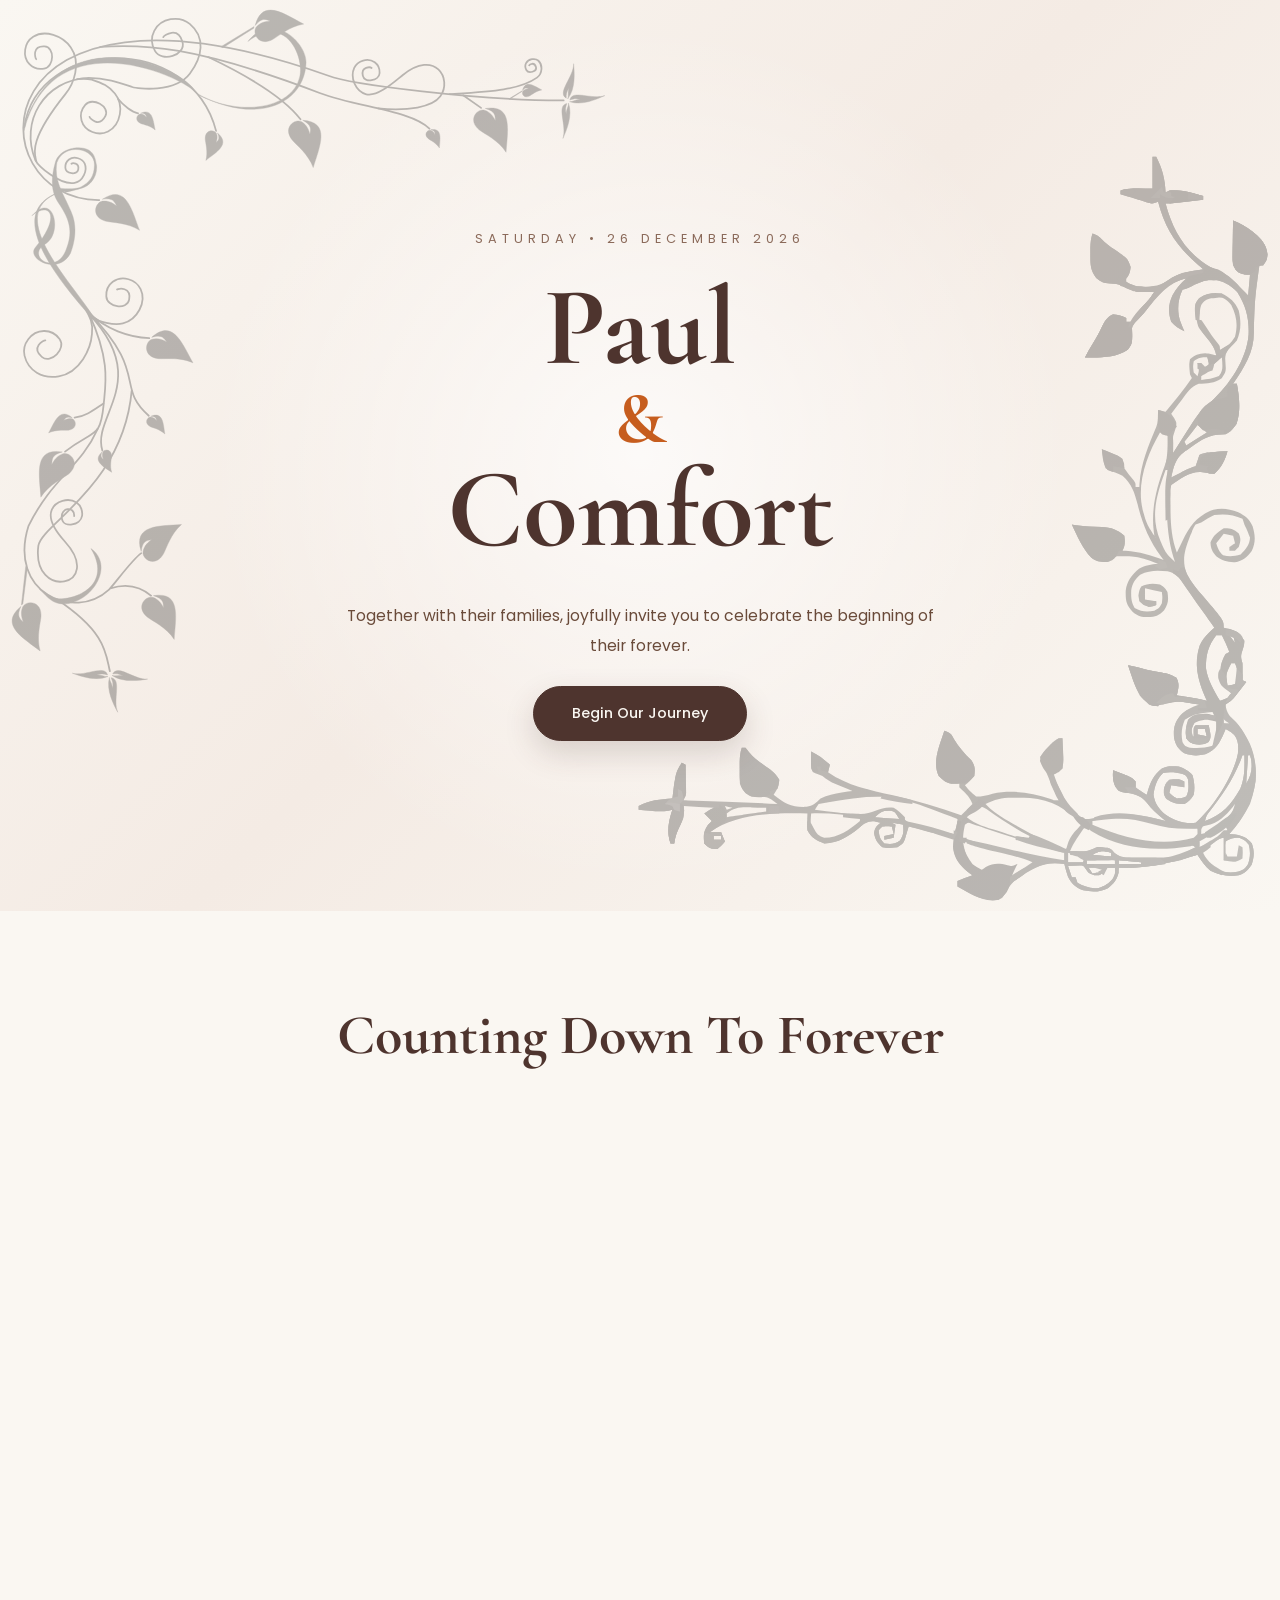
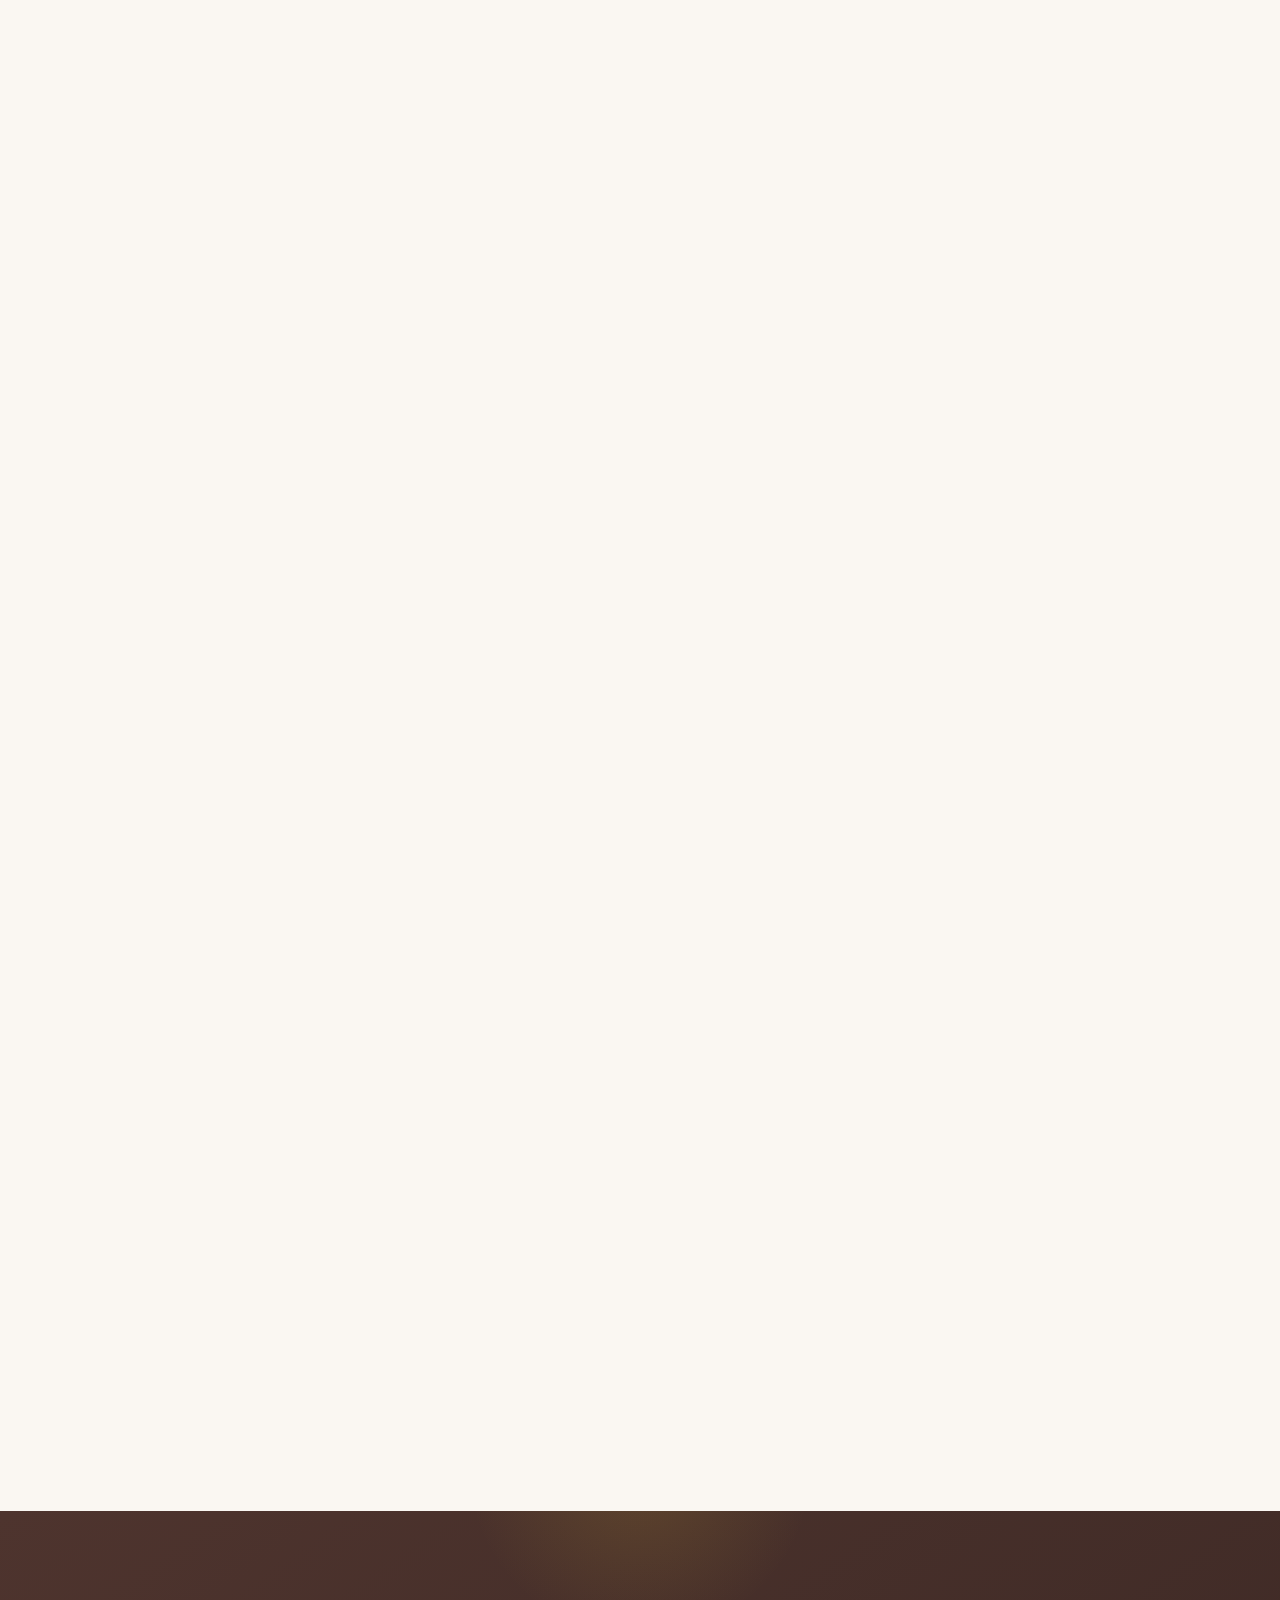
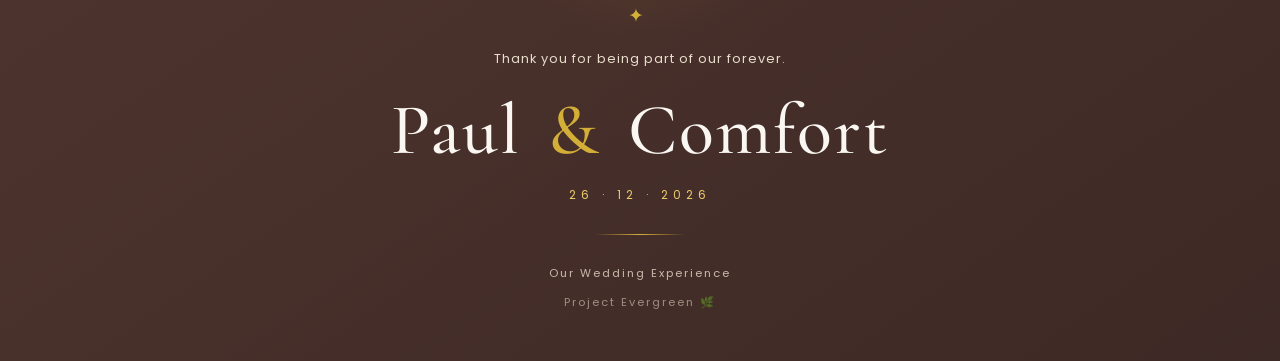
==== index.html @ c968f1c1 "Initial Project Evergreen build" ====
<!DOCTYPE html>
<html lang="en">

<head>

    <meta charset="UTF-8">

    <meta name="viewport" content="width=device-width, initial-scale=1.0">

    <title>Paul & Comfort | Our Wedding Experience</title>

    <meta name="theme-color" content="#C65D1E">

    <link rel="preconnect" href="https://fonts.googleapis.com">

    <link rel="preconnect" href="https://fonts.gstatic.com" crossorigin>

    <link href="https://fonts.googleapis.com/css2?family=Cormorant+Garamond:wght@400;500;600;700&family=Poppins:wght@300;400;500;600&display=swap" rel="stylesheet">

    <link rel="stylesheet" href="style.css">

</head>

<body>
    
<div class="loading-screen">

    <div class="loading-logo">

        <div class="leaf">🌿</div>

        <h2>Paul & Comfort</h2>

        <p>Our Wedding Experience</p>

    </div>

</div>
    <section class="hero">

       <nav class="navbar">

    <div class="logo">

    <span class="initial">P</span>

    <span class="heart">♥</span>

    <span class="initial">C</span>

</div>

    <ul>

        <li><a href="#home">Home</a></li>

        <li><a href="#programme">Programme</a></li>

        <li><a href="#venue">Venue</a></li>

        <li><a href="#gallery">Gallery</a></li>

    </ul>

</nav>

<div class="hero-content">

    <p class="eyebrow">
        SATURDAY • 26 DECEMBER 2026
    </p>

    <h1>

        Paul

        <span>&</span>

        Comfort

    </h1>

    <p class="subtitle">

        Together with their families,

        joyfully invite you to celebrate

        the beginning of their forever.

    </p>

    <a href="#countdown" class="main-btn">Begin Our Journey

    </a>

</div>

</section>


    <!-- COUNTDOWN -->

    <section id="countdown" class="countdown-section">

        <h2>

            Counting Down To Forever

        </h2>

        <div class="countdown hidden">

            <div>

                <span id="days">00</span>

                <small>Days</small>

            </div>

            <div>

                <span id="hours">00</span>

                <small>Hours</small>

            </div>

            <div>

                <span id="minutes">00</span>

                <small>Minutes</small>

            </div>

            <div>

                <span id="seconds">00</span>

                <small>Seconds</small>

            </div>

        </div>

    </section>



    <!-- SCRIPTURE -->

    <section class="scripture hidden">

        <!-- WEDDING PROGRAMME -->

<!-- WEDDING PROGRAMME -->

<section id="programme" class="programme hidden">

    <div class="programme-intro">

        <p class="section-label">
            THE CELEBRATION
        </p>

        <h2>
            Wedding Programme
        </h2>

        <p class="programme-subtitle">
            A day of faith, love, family and celebration.
        </p>

    </div>


    <!-- ORDER OF SERVICE -->

    <div class="programme-block">

        <div class="programme-heading">

            <span class="programme-icon">⛪</span>

            <div>
                <p class="section-label">THE CEREMONY</p>

                <h3>Order of Service</h3>
            </div>

        </div>


        <div class="programme-list">

            <div class="programme-entry">
                <span>01</span>
                <div>
                    <h4>Prelude</h4>
                </div>
            </div>

            <div class="programme-entry">
                <span>02</span>
                <div>
                    <h4>Processional</h4>
                </div>
            </div>

            <div class="programme-entry">
                <span>03</span>
                <div>
                    <h4>Opening Prayer</h4>
                </div>
            </div>

            <div class="programme-entry">
                <span>04</span>
                <div>
                    <h4>Welcome Address</h4>
                </div>
            </div>

            <div class="programme-entry">
                <span>05</span>
                <div>
                    <h4>Congregational Hymn</h4>
                </div>
            </div>

            <div class="programme-entry">
                <span>06</span>
                <div>
                    <h4>Scripture Reading</h4>
                </div>
            </div>

            <div class="programme-entry">
                <span>07</span>
                <div>
                    <h4>Ministration</h4>
                </div>
            </div>

            <div class="programme-entry">
                <span>08</span>
                <div>
                    <h4>Charge to the Couple</h4>
                </div>
            </div>

            <div class="programme-entry">
                <span>09</span>
                <div>
                    <h4>Exchange of Vows</h4>
                </div>
            </div>

            <div class="programme-entry">
                <span>10</span>
                <div>
                    <h4>Exchange of Rings</h4>
                </div>
            </div>

            <div class="programme-entry">
                <span>11</span>
                <div>
                    <h4>Pronouncement of Marriage</h4>
                </div>
            </div>

            <div class="programme-entry">
                <span>12</span>
                <div>
                    <h4>Signing of the Marriage Register</h4>
                </div>
            </div>

            <div class="programme-entry">
                <span>13</span>
                <div>
                    <h4>Presentation of the Couple</h4>
                </div>
            </div>

            <div class="programme-entry">
                <span>14</span>
                <div>
                    <h4>Thanksgiving / Offering</h4>
                </div>
            </div>

            <div class="programme-entry">
                <span>15</span>
                <div>
                    <h4>Announcements</h4>
                </div>
            </div>

            <div class="programme-entry">
                <span>16</span>
                <div>
                    <h4>Vote of Thanks</h4>
                </div>
            </div>

            <div class="programme-entry">
                <span>17</span>
                <div>
                    <h4>Closing Prayer</h4>
                </div>
            </div>

            <div class="programme-entry">
                <span>18</span>
                <div>
                    <h4>Recessional</h4>
                </div>
            </div>

        </div>

    </div>


    <!-- ORDER OF RECEPTION -->

    <div class="programme-block reception-programme">

        <div class="programme-heading">

            <span class="programme-icon">🥂</span>

            <div>
                <p class="section-label">THE CELEBRATION</p>

                <h3>Order of Reception</h3>
            </div>

        </div>


        <div class="programme-list">

            <div class="programme-entry">
                <span>01</span>
                <div>
                    <h4>Arrival of Guests</h4>
                </div>
            </div>

            <div class="programme-entry">
                <span>02</span>
                <div>
                    <h4>Grand Entrance of the Couple</h4>
                </div>
            </div>

            <div class="programme-entry">
                <span>03</span>
                <div>
                    <h4>Opening Prayer</h4>
                </div>
            </div>

            <div class="programme-entry">
                <span>04</span>
                <div>
                    <h4>Welcome Address</h4>
                </div>
            </div>

            <div class="programme-entry">
                <span>05</span>
                <div>
                    <h4>Introduction of the High Table</h4>
                </div>
            </div>

            <div class="programme-entry">
                <span>06</span>
                <div>
                    <h4>Cake Cutting & Toast</h4>
                </div>
            </div>

            <div class="programme-entry">
                <span>07</span>
                <div>
                    <h4>First Dance</h4>
                </div>
            </div>

            <div class="programme-entry">
                <span>08</span>
                <div>
                    <h4>Parents' Dance</h4>
                </div>
            </div>

            <div class="programme-entry">
                <span>09</span>
                <div>
                    <h4>Bridal Train & Friends Dance</h4>
                </div>
            </div>

            <div class="programme-entry">
                <span>10</span>
                <div>
                    <h4>Refreshments</h4>
                </div>
            </div>

            <div class="programme-entry">
                <span>11</span>
                <div>
                    <h4>Special Performances</h4>
                </div>
            </div>

            <div class="programme-entry">
                <span>12</span>
                <div>
                    <h4>Goodwill Messages</h4>
                </div>
            </div>

            <div class="programme-entry">
                <span>13</span>
                <div>
                    <h4>Presentation of Gifts</h4>
                </div>
            </div>

            <div class="programme-entry">
                <span>14</span>
                <div>
                    <h4>Vote of Thanks</h4>
                </div>
            </div>

            <div class="programme-entry">
                <span>15</span>
                <div>
                    <h4>Closing Prayer</h4>
                </div>
            </div>

        </div>

    </div>

</section>




        <h2>

            Our Foundation

        </h2>

        <blockquote>

            "Though one may be overpowered,

            two can defend themselves.

            A cord of three strands

            is not quickly broken."

        </blockquote>

        <p>

            Ecclesiastes 4:12

        </p>

    </section>



    <!-- VENUES -->

<section class="venues hidden" id="venue">

    <div class="programme-intro">

        <p class="section-label">
            JOIN US
        </p>

        <h2>
            Where To Find Us
        </h2>

        <p class="programme-subtitle">
            Two beautiful locations. One unforgettable celebration.
        </p>

    </div>


    <div class="cards">


        <!-- CHURCH -->

        <div class="card venue-card">

            <div class="venue-icon">
                ⛪
            </div>

            <p class="section-label">
                THE CEREMONY
            </p>

            <h3>
                ECWA Gospel II
            </h3>

            <p class="venue-location">
                Jenta, Jos<br>
                Plateau State, Nigeria
            </p>

            <div class="venue-divider"></div>

            <p class="venue-note">
                Join us as Paul & Comfort
                exchange their vows and begin
                their forever.
            </p>

            <a
                href="https://www.google.com/maps/dir/?api=1&destination=ECWA+Gospel+2%2C+Jenta+Mangoro%2C+Jos%2C+Plateau+State%2C+Nigeria"
                target="_blank"
                rel="noopener noreferrer"
                class="map-btn"
            >
                <span>📍</span>
                Guide Me There
            </a>

        </div>


        <!-- RECEPTION -->

        <div class="card venue-card">

            <div class="venue-icon">
                🥂
            </div>

            <p class="section-label">
                THE RECEPTION
            </p>

            <h3>
                Odilin's Event Centre
            </h3>

            <p class="venue-location">
                5/6 Nunku Street,<br>
                Off Akila Machunga Road,<br>
                Behind National Library, Jos
            </p>

            <div class="venue-divider"></div>

            <p class="venue-note">
                The celebration continues with
                food, music, laughter and
                unforgettable memories.
            </p>

            <a
                href="https://www.google.com/maps/dir/?api=1&destination=Odilin%27s+Event+Center%2C+5%2F6+Nunku+Street%2C+Jos%2C+Plateau+State%2C+Nigeria"
                target="_blank"
                rel="noopener noreferrer"
                class="map-btn"
            >
                <span>📍</span>
                Guide Me There
            </a>

        </div>


    </div>


    <!-- MAP NOTE -->

    <div class="venue-footer-note">

        <span>✦</span>

        Tap <strong>Guide Me There</strong> to open
        directions in Google Maps.

        <span>✦</span>

    </div>

</section>



    <!-- OUR STORY -->

<section class="story hidden" id="story">

    <div class="story-inner">

        <p class="section-label">
            TWO HEARTS · ONE JOURNEY
        </p>

        <h2>
            Our Story
        </h2>

        <div class="story-divider">
            ✦
        </div>

        <p class="story-text">
            Through seasons apart and moments together,
            God has faithfully guided our journey.
        </p>

        <p class="story-text">
            Today, we celebrate not only the love
            that brought us together, but the grace
            that has carried us this far.
        </p>

        <p class="story-text">
            With grateful hearts and surrounded by
            the people we love, we begin this beautiful
            new chapter together.
        </p>

        <div class="story-signature">
            Paul <span>&</span> Comfort
        </div>

    </div>

</section>



   <!-- GALLERY -->

<section class="gallery hidden" id="gallery">

    <div class="gallery-intro">

        <p class="section-label">
            MOMENTS TO TREASURE
        </p>

        <h2>
            Our Memories
        </h2>

        <p>
            A collection of beautiful moments
            from our journey together.
        </p>

    </div>


    <div class="gallery-grid">

        <div class="gallery-item gallery-large">

            <div class="gallery-placeholder">
                <span>🌿</span>
                <p>
                    Wedding moments
                    coming soon
                </p>
            </div>

        </div>


        <div class="gallery-item">

            <div class="gallery-placeholder">
                <span>♥</span>
                <p>
                    Paul & Comfort
                </p>
            </div>

        </div>


        <div class="gallery-item">

            <div class="gallery-placeholder">
                <span>✦</span>
                <p>
                    Our celebration
                </p>
            </div>

        </div>


        <div class="gallery-item">

            <div class="gallery-placeholder">
                <span>🌿</span>
                <p>
                    Memories
                </p>
            </div>

        </div>


        <div class="gallery-item">

            <div class="gallery-placeholder">
                <span>♥</span>
                <p>
                    Forever begins
                </p>
            </div>

        </div>

    </div>


    <p class="gallery-note">
        More photographs will be added
        after the wedding.
    </p>

</section>


<!-- FOOTER -->

<footer class="evergreen-footer">

    <div class="footer-flourish">
        ✦
    </div>

    <p class="footer-message">
        Thank you for being part of our forever.
    </p>

    <h3>
        Paul <span>&</span> Comfort
    </h3>

    <p class="footer-date">
        26 · 12 · 2026
    </p>

    <div class="footer-line"></div>

    <small>
        Our Wedding Experience
    </small>

    <small class="project-evergreen">
        Project Evergreen 🌿
    </small>

</footer>

    <script src="script.js"></script>

</body>

</html>
---- style.css ----
/* =========================================================
   PROJECT EVERGREEN
   PAUL & COMFORT | OUR WEDDING EXPERIENCE
   ========================================================= */


/* =========================
   DESIGN VARIABLES
   ========================= */

:root {
    --burnt-orange: #C65D1E;
    --terracotta: #D97A36;
    --soft-orange: #EAA66B;

    --coffee: #4E342E;
    --mocha: #6A4B3A;
    --cocoa: #8B6A5A;

    --ivory: #FAF7F2;
    --champagne: #F4EBE4;
    --sand: #E8DCCB;
    --white: #FFFFFF;

    --olive: #7B8B52;
    --sage: #A8B08A;

    --gold: #D4AF37;
    --light-gold: #E8C96B;

    --shadow: rgba(78, 52, 46, 0.12);
}


/* =========================
   RESET
   ========================= */

* {
    margin: 0;
    padding: 0;
    box-sizing: border-box;
}

html {
    scroll-behavior: smooth;
}

body {
    background: var(--ivory);
    color: var(--coffee);
    font-family: "Poppins", sans-serif;
    overflow-x: hidden;
}


/* =========================
   LOADING SCREEN
   ========================= */

.loading-screen {
    position: fixed;
    inset: 0;

    display: flex;
    justify-content: center;
    align-items: center;

    background: var(--ivory);

    z-index: 9999;

    animation: fadeOut 1s ease 2.5s forwards;
}

.loading-logo {
    text-align: center;
}

.loading-logo h2 {
    font-family: "Cormorant Garamond", serif;
    font-size: 3rem;
    color: var(--coffee);
}

.loading-logo p {
    margin-top: 8px;

    color: var(--burnt-orange);

    letter-spacing: 3px;
    text-transform: uppercase;

    font-size: 0.75rem;
}

.leaf {
    font-size: 3rem;
    margin-bottom: 15px;
}


/* =========================
   NAVIGATION
   ========================= */

.navbar {
    position: fixed;

    top: 20px;
    left: 50%;

    transform: translateX(-50%) translateY(-100px);

    width: 90%;
    max-width: 1200px;

    padding: 16px 30px;

    display: flex;
    justify-content: space-between;
    align-items: center;

    background: rgba(250, 247, 242, 0.78);

    backdrop-filter: blur(18px);

    border: 1px solid rgba(255, 255, 255, 0.6);
    border-radius: 50px;

    box-shadow: 0 10px 30px var(--shadow);

    z-index: 1000;

    opacity: 0;

    transition:
        transform 0.6s ease,
        opacity 0.6s ease;
}

.navbar.show {
    transform: translateX(-50%) translateY(0);
    opacity: 1;
}

.logo {
    font-family: "Cormorant Garamond", serif;

    font-size: 2rem;
    font-weight: 700;

    color: var(--coffee);

    letter-spacing: 2px;
}

.logo span {
    color: var(--burnt-orange);
}

.navbar ul {
    display: flex;
    align-items: center;
    gap: 28px;

    list-style: none;
}

.navbar a {
    color: var(--coffee);

    text-decoration: none;

    font-size: 0.9rem;
    font-weight: 500;

    transition: color 0.3s ease;
}

.navbar a:hover {
    color: var(--burnt-orange);
}


/* =========================
   HERO
   ========================= */

.hero {
    min-height: 100vh;

    position: relative;

    display: flex;
    flex-direction: column;

    overflow: hidden;

    background:
        radial-gradient(
            circle at center,
            rgba(255, 255, 255, 0.75) 0%,
            transparent 55%
        ),
        linear-gradient(
            135deg,
            var(--ivory) 0%,
            var(--champagne) 50%,
            var(--ivory) 100%
        );
}


/* TOP LEFT BOTANICAL */

.hero::before {
    content: "";

    position: absolute;

    top: 0;
    left: 0;

    width: 720px;
    height: 720px;

    background-image: url("assets/floral/top-left.svg");
    background-repeat: no-repeat;
    background-size: contain;
    background-position: top left;

    opacity: 0.25;

    pointer-events: none;

    z-index: 1;
}



/* BOTTOM RIGHT BOTANICAL */


    .hero::after {
    content: "";

    position: absolute;

    right: 0;
    bottom: 0;

    width: 760px;
    height: 760px;

    background-image: url("assets/floral/bottom-right.svg");
    background-repeat: no-repeat;
    background-size: contain;
    background-position: bottom right;

    opacity: 0.25;

    pointer-events: none;

    z-index: 1;

}


/* HERO CONTENT */

.hero-content {
    flex: 1;

    width: 100%;
    max-width: 850px;

    margin: auto;

    padding: 140px 40px 80px;

    position: relative;
    z-index: 2;

    display: flex;
    flex-direction: column;

    justify-content: center;
    align-items: center;

    text-align: center;
}


/* HERO TEXT */

.eyebrow {
    margin-bottom: 20px;

    color: var(--cocoa);

    font-size: 0.8rem;

    letter-spacing: 5px;
    text-transform: uppercase;
}

.hero h1 {
    margin: 10px 0 20px;

    font-family: "Cormorant Garamond", serif;

    font-size: clamp(4.5rem, 10vw, 7rem);

    line-height: 0.9;

    color: var(--coffee);
}

.hero h1 span {
    display: block;

    margin: 8px 0;

    color: var(--burnt-orange);

    font-size: 0.65em;
}

.subtitle {
    max-width: 600px;

    margin: 20px auto 0;

    color: var(--mocha);

    font-size: 0.98rem;
    line-height: 1.9;
}


/* =========================
   SVG DIVIDER
   ========================= */

.divider {
    width: 180px;
    height: 45px;

    margin: 25px auto 10px;

    background-image: url("assets/floral/divider.svg");
    background-repeat: no-repeat;
    background-position: center;
    background-size: contain;

    color: var(--gold);

    opacity: 0.9;
}


/* =========================
   MAIN BUTTON
   ========================= */

.main-btn {
    display: inline-block;

    margin-top: 25px;

    padding: 16px 38px;

    border: 1px solid var(--coffee);
    border-radius: 50px;

    background: var(--coffee);

    color: var(--ivory);

    text-decoration: none;

    font-size: 0.9rem;
    font-weight: 500;

    box-shadow: 0 12px 30px rgba(78, 52, 46, 0.18);

    transition:
        transform 0.35s ease,
        background 0.35s ease,
        box-shadow 0.35s ease;
}

.main-btn:hover {
    transform: translateY(-4px);

    background: var(--burnt-orange);

    box-shadow: 0 18px 35px rgba(198, 93, 30, 0.25);
}


/* =========================
   GENERAL SECTIONS
   ========================= */

section {
    padding: 90px 10%;
}

section h2 {
    margin-bottom: 45px;

    font-family: "Cormorant Garamond", serif;

    font-size: clamp(2.5rem, 5vw, 3.5rem);

    text-align: center;

    color: var(--coffee);
}


/* =========================
   COUNTDOWN
   ========================= */

.countdown-section {
    background: var(--ivory);
}

.countdown {
    display: flex;
    justify-content: center;

    gap: 25px;

    flex-wrap: wrap;
}

.countdown div {
    width: 125px;
    height: 125px;

    display: flex;
    flex-direction: column;

    justify-content: center;
    align-items: center;

    background: var(--white);

    border: 1px solid rgba(212, 175, 55, 0.18);
    border-radius: 18px;

    box-shadow: 0 15px 35px var(--shadow);

    transition: transform 0.35s ease;
}

.countdown div:hover {
    transform: translateY(-6px);
}

.countdown span {
    color: var(--burnt-orange);

    font-size: 2.6rem;
    font-weight: 600;

    font-family: "Cormorant Garamond", serif;
}

.countdown small {
    margin-top: 5px;

    color: var(--cocoa);

    font-size: 0.65rem;

    letter-spacing: 2px;
    text-transform: uppercase;
}


/* =========================
   SCRIPTURE
   ========================= */

.scripture {
    background: var(--white);
}

blockquote {
    max-width: 850px;

    margin: auto;

    color: var(--coffee);

    font-family: "Cormorant Garamond", serif;

    font-size: clamp(1.7rem, 4vw, 2.3rem);

    font-style: italic;

    line-height: 1.6;

    text-align: center;
}

.scripture p {
    margin-top: 25px;

    color: var(--burnt-orange);

    font-weight: 600;

    text-align: center;
}


/* =========================
   VENUE CARDS
   ========================= */

.cards {
    display: grid;

    grid-template-columns:
        repeat(auto-fit, minmax(280px, 1fr));

    gap: 30px;

    max-width: 1000px;

    margin: auto;
}

.card {
    padding: 45px;

    background: var(--white);

    border-radius: 18px;

    box-shadow: 0 18px 40px var(--shadow);

    text-align: center;

    transition:
        transform 0.35s ease,
        box-shadow 0.35s ease;
}

.card:hover {
    transform: translateY(-8px);

    box-shadow: 0 25px 50px rgba(78, 52, 46, 0.16);
}

.card h3 {
    margin-bottom: 18px;

    color: var(--coffee);

    font-family: "Cormorant Garamond", serif;

    font-size: 1.8rem;
}

.card p {
    color: var(--mocha);

    line-height: 1.8;
}

.card a {
    display: inline-block;

    margin-top: 25px;

    color: var(--burnt-orange);

    font-weight: 600;

    text-decoration: none;
}


/* =========================
   STORY
   ========================= */

.story {
    background: var(--champagne);

    text-align: center;
}

.story p {
    max-width: 750px;

    margin: auto;

    color: var(--mocha);

    font-size: 1rem;

    line-height: 2;
}


/* =========================
   GALLERY
   ========================= */

.gallery {
    background: var(--ivory);
}

.placeholder {
    min-height: 320px;

    display: flex;
    flex-direction: column;

    justify-content: center;
    align-items: center;

    text-align: center;

    border: 1px dashed var(--soft-orange);
    border-radius: 18px;

    color: var(--cocoa);

    font-size: 1.1rem;

    background: rgba(255, 255, 255, 0.35);
}


/* =========================
   FOOTER
   ========================= */

footer {
    padding: 80px 20px;

    background: var(--coffee);

    color: var(--ivory);

    text-align: center;
}

footer h3 {
    margin: 15px 0;

    font-family: "Cormorant Garamond", serif;

    font-size: 2.4rem;
}

footer small {
    color: var(--sand);

    opacity: 0.8;
}


/* =========================
   SCROLL REVEAL
   ========================= */

.hidden {
    opacity: 0;

    transform: translateY(50px);

    transition:
        opacity 0.9s ease,
        transform 0.9s ease;
}

.show-section {
    opacity: 1;

    transform: translateY(0);
}


/* =========================
   ANIMATIONS
   ========================= */

@keyframes fadeOut {
    to {
        opacity: 0;
        visibility: hidden;
    }
}


/* =========================
   MOBILE
   ========================= */

@media (max-width: 768px) {

    .navbar {
        width: 94%;

        padding: 14px 20px;
    }

    .logo {
        font-size: 1.7rem;
    }

    .navbar ul {
        gap: 12px;
    }

    .navbar a {
        font-size: 0.72rem;
    }

    .hero-content {
        padding:
            130px
            25px
            70px;
    }

    .hero::before {
        width: 220px;
        height: 220px;

        opacity: 0.16;
    }

    .hero::after {
        width: 240px;
        height: 240px;

        opacity: 0.16;
    }

    .eyebrow {
        font-size: 0.65rem;

        letter-spacing: 3px;
    }

    .subtitle {
        font-size: 0.9rem;
    }

    section {
        padding: 70px 7%;
    }

    .countdown {
        gap: 15px;
    }

    .countdown div {
        width: 105px;
        height: 105px;
    }

    .countdown span {
        font-size: 2.2rem;
    }

    .card {
        padding: 35px 25px;
    }

}
/* =========================
   WEDDING PROGRAMME
   ========================= */

.programme {
    position: relative;

    background:
        linear-gradient(
            180deg,
            var(--champagne) 0%,
            var(--ivory) 100%
        );

    overflow: hidden;
}


.programme-intro {
    max-width: 700px;

    margin: 0 auto 70px;

    text-align: center;
}


.section-label {
    margin-bottom: 12px;

    color: var(--burnt-orange);

    font-size: 0.7rem;

    font-weight: 600;

    letter-spacing: 4px;

    text-transform: uppercase;
}


.programme-intro h2 {
    margin-bottom: 10px;
}


.programme-subtitle {
    color: var(--mocha);

    font-size: 0.95rem;

    line-height: 1.8;
}


/* TIMELINE */

.programme-timeline {
    position: relative;

    max-width: 900px;

    margin: auto;

    padding: 10px 0;
}


/* CENTRAL LINE */

.programme-timeline::before {
    content: "";

    position: absolute;

    top: 0;
    bottom: 0;

    left: 50%;

    width: 1px;

    background:
        linear-gradient(
            to bottom,
            transparent,
            var(--gold),
            transparent
        );

    transform: translateX(-50%);
}


/* PROGRAMME ITEM */

.programme-item {
    position: relative;

    display: grid;

    grid-template-columns:
        1fr
        30px
        1fr;

    align-items: center;

    gap: 25px;

    margin-bottom: 55px;
}


/* TIME */

.programme-time {
    color: var(--burnt-orange);

    font-family: "Cormorant Garamond", serif;

    font-size: 1.5rem;

    font-weight: 600;

    text-align: right;
}


/* DOT */

.programme-dot {
    width: 14px;
    height: 14px;

    justify-self: center;

    border: 3px solid var(--ivory);

    border-radius: 50%;

    background: var(--gold);

    box-shadow:
        0 0 0 1px var(--gold),
        0 5px 15px rgba(212, 175, 55, 0.25);

    z-index: 2;
}


/* CONTENT */

.programme-content {
    padding: 24px 28px;

    background: rgba(255, 255, 255, 0.75);

    border: 1px solid rgba(212, 175, 55, 0.16);

    border-radius: 16px;

    box-shadow: 0 12px 30px var(--shadow);
}


.programme-content h3 {
    margin-bottom: 8px;

    color: var(--coffee);

    font-family: "Cormorant Garamond", serif;

    font-size: 1.7rem;
}


.programme-content p {
    color: var(--mocha);

    font-size: 0.85rem;

    line-height: 1.8;
}


/* =========================
   PROGRAMME MOBILE
   ========================= */

@media (max-width: 768px) {

    .programme {
        padding-left: 7%;
        padding-right: 7%;
    }

    .programme-timeline {
        padding-left: 25px;
    }

    .programme-timeline::before {
        left: 7px;

        transform: none;
    }

    .programme-item {
        display: grid;

        grid-template-columns:
            15px
            1fr;

        gap: 20px;

        margin-bottom: 35px;
    }

    .programme-time {
        grid-column: 2;

        grid-row: 1;

        margin-bottom: -10px;

        text-align: left;

        font-size: 1.25rem;
    }

    .programme-dot {
        grid-column: 1;

        grid-row: 1 / span 2;

        align-self: start;

        margin-top: 7px;
    }

    .programme-content {
        grid-column: 2;

        grid-row: 2;

        padding: 20px;
    }

    .programme-content h3 {
        font-size: 1.5rem;
    }

}
/* =========================
   WEDDING PROGRAMME
   ========================= */

.programme {
    background:
        linear-gradient(
            180deg,
            var(--champagne) 0%,
            var(--ivory) 100%
        );

    padding-top: 100px;
    padding-bottom: 110px;
}


/* INTRO */

.programme-intro {
    max-width: 700px;
    margin: 0 auto 70px;
    text-align: center;
}

.section-label {
    margin-bottom: 10px;

    color: var(--burnt-orange);

    font-size: 0.68rem;
    font-weight: 600;

    letter-spacing: 4px;
    text-transform: uppercase;
}

.programme-intro h2 {
    margin-bottom: 12px;
}

.programme-subtitle {
    color: var(--mocha);

    font-size: 0.95rem;
    line-height: 1.8;
}


/* PROGRAMME BLOCK */

.programme-block {
    max-width: 900px;

    margin: 0 auto 60px;

    padding: 45px;

    background: rgba(255, 255, 255, 0.72);

    border: 1px solid rgba(212, 175, 55, 0.2);

    border-radius: 24px;

    box-shadow:
        0 20px 50px rgba(78, 52, 46, 0.08);
}


/* HEADING */

.programme-heading {
    display: flex;

    align-items: center;

    gap: 20px;

    padding-bottom: 30px;

    margin-bottom: 10px;

    border-bottom: 1px solid rgba(212, 175, 55, 0.25);
}

.programme-heading h3 {
    margin-top: 4px;

    color: var(--coffee);

    font-family: "Cormorant Garamond", serif;

    font-size: 2.2rem;
}

.programme-icon {
    width: 58px;
    height: 58px;

    display: flex;

    justify-content: center;
    align-items: center;

    border-radius: 50%;

    background: var(--coffee);

    font-size: 1.5rem;

    box-shadow:
        0 8px 20px rgba(78, 52, 46, 0.15);
}


/* PROGRAMME LIST */

.programme-list {
    display: flex;

    flex-direction: column;
}


/* INDIVIDUAL ENTRY */

.programme-entry {
    display: grid;

    grid-template-columns: 55px 1fr;

    gap: 20px;

    align-items: center;

    padding: 20px 10px;

    border-bottom: 1px solid rgba(78, 52, 46, 0.08);

    transition:
        padding-left 0.3s ease,
        background 0.3s ease;
}

.programme-entry:last-child {
    border-bottom: none;
}

.programme-entry:hover {
    padding-left: 18px;

    background: rgba(234, 166, 107, 0.08);
}

.programme-entry > span {
    color: var(--gold);

    font-family: "Cormorant Garamond", serif;

    font-size: 1.2rem;

    font-weight: 600;
}

.programme-entry h4 {
    color: var(--coffee);

    font-family: "Cormorant Garamond", serif;

    font-size: 1.35rem;

    font-weight: 600;
}


/* RECEPTION */

.reception-programme {
    background:
        linear-gradient(
            135deg,
            rgba(198, 93, 30, 0.04),
            rgba(212, 175, 55, 0.05)
        );
}


/* =========================
   PROGRAMME MOBILE
   ========================= */

@media (max-width: 768px) {

    .programme {
        padding-top: 75px;
        padding-bottom: 80px;
    }

    .programme-intro {
        margin-bottom: 45px;
    }

    .programme-block {
        padding: 25px 18px;

        border-radius: 18px;

        margin-bottom: 35px;
    }

    .programme-heading {
        gap: 14px;

        padding-bottom: 22px;
    }

    .programme-heading h3 {
        font-size: 1.8rem;
    }

    .programme-icon {
        width: 48px;
        height: 48px;

        font-size: 1.2rem;
    }

    .programme-entry {
        grid-template-columns: 40px 1fr;

        gap: 10px;

        padding: 17px 5px;
    }

    .programme-entry > span {
        font-size: 1rem;
    }

    .programme-entry h4 {
        font-size: 1.15rem;
    }

}
/* =========================
   VENUES
   ========================= */

.venues {
    position: relative;

    background:
        linear-gradient(
            180deg,
            var(--ivory) 0%,
            var(--champagne) 100%
        );

    overflow: hidden;
}


.venue-card {
    position: relative;

    display: flex;
    flex-direction: column;
    align-items: center;

    padding: 45px 35px;

    text-align: center;
}


.venue-icon {
    width: 68px;
    height: 68px;

    display: flex;
    align-items: center;
    justify-content: center;

    margin-bottom: 20px;

    border-radius: 50%;

    background: var(--coffee);

    font-size: 1.7rem;

    box-shadow:
        0 10px 25px rgba(78, 52, 46, 0.16);
}


.venue-card .section-label {
    margin-bottom: 5px;
}


.venue-card h3 {
    margin-bottom: 15px;

    font-size: 2rem;
}


.venue-location {
    color: var(--mocha);

    font-size: 0.9rem;

    line-height: 1.8;
}


.venue-divider {
    width: 80px;
    height: 1px;

    margin: 22px auto;

    background:
        linear-gradient(
            90deg,
            transparent,
            var(--gold),
            transparent
        );
}


.venue-note {
    max-width: 320px;

    color: var(--cocoa);

    font-size: 0.78rem;

    line-height: 1.8;
}


/* MAP BUTTON */

.map-btn {
    display: inline-flex;

    align-items: center;
    justify-content: center;

    gap: 9px;

    margin-top: 28px;

    padding: 14px 26px;

    border-radius: 50px;

    background: var(--coffee);

    color: var(--ivory);

    text-decoration: none;

    font-size: 0.8rem;

    font-weight: 500;

    box-shadow:
        0 10px 25px rgba(78, 52, 46, 0.15);

    transition:
        transform 0.3s ease,
        background 0.3s ease,
        box-shadow 0.3s ease;
}


.map-btn span {
    font-size: 1rem;
}


.map-btn:hover {
    transform: translateY(-4px);

    background: var(--burnt-orange);

    box-shadow:
        0 15px 30px rgba(198, 93, 30, 0.22);
}


/* BOTTOM NOTE */

.venue-footer-note {
    margin-top: 55px;

    text-align: center;

    color: var(--cocoa);

    font-size: 0.75rem;

    letter-spacing: 0.5px;
}


.venue-footer-note span {
    margin: 0 12px;

    color: var(--gold);
}


.venue-footer-note strong {
    color: var(--burnt-orange);
}


/* MOBILE */

@media (max-width: 768px) {

    .venue-card {
        padding: 35px 25px;
    }

    .venue-card h3 {
        font-size: 1.8rem;
    }

    .venue-footer-note {
        line-height: 2;
    }

}
/* =========================
   OUR STORY
   ========================= */

.story {
    position: relative;

    padding-top: 110px;
    padding-bottom: 110px;

    background:
        radial-gradient(
            circle at center,
            rgba(255,255,255,0.75),
            transparent 65%
        ),
        var(--ivory);

    text-align: center;

    overflow: hidden;
}


.story-inner {
    max-width: 760px;

    margin: auto;
}


.story-divider {
    margin: -20px 0 35px;

    color: var(--gold);

    font-size: 1.3rem;

    letter-spacing: 8px;
}


.story-text {
    max-width: 680px;

    margin: 0 auto 22px;

    color: var(--mocha);

    font-size: 0.95rem;

    line-height: 2;
}


.story-signature {
    margin-top: 45px;

    color: var(--coffee);

    font-family: "Cormorant Garamond", serif;

    font-size: 2.5rem;

    font-style: italic;
}


.story-signature span {
    color: var(--burnt-orange);

    padding: 0 8px;
}


/* STORY MOBILE */

@media (max-width: 768px) {

    .story {
        padding-top: 80px;
        padding-bottom: 80px;
    }

    .story-text {
        font-size: 0.9rem;
    }

    .story-signature {
        font-size: 2.1rem;
    }

}
/* =========================
   GALLERY
   ========================= */

.gallery {
    background: var(--champagne);

    padding-top: 100px;
    padding-bottom: 100px;
}


.gallery-intro {
    max-width: 650px;

    margin: 0 auto 55px;

    text-align: center;
}


.gallery-intro h2 {
    margin-bottom: 12px;
}


.gallery-intro > p:last-child {
    color: var(--mocha);

    font-size: 0.9rem;

    line-height: 1.8;
}


/* GALLERY GRID */

.gallery-grid {
    max-width: 1000px;

    margin: auto;

    display: grid;

    grid-template-columns:
        repeat(2, 1fr);

    grid-auto-rows: 260px;

    gap: 20px;
}


.gallery-item {
    overflow: hidden;

    border-radius: 18px;

    background: var(--ivory);

    box-shadow:
        0 15px 35px var(--shadow);
}


.gallery-large {
    grid-row: span 2;
}


/* PLACEHOLDER */

.gallery-placeholder {
    width: 100%;
    height: 100%;

    display: flex;

    flex-direction: column;

    justify-content: center;
    align-items: center;

    text-align: center;

    background:
        linear-gradient(
            135deg,
            rgba(198,93,30,0.08),
            rgba(212,175,55,0.08)
        );

    color: var(--cocoa);
}


.gallery-placeholder span {
    margin-bottom: 12px;

    color: var(--burnt-orange);

    font-size: 2rem;
}


.gallery-placeholder p {
    font-family: "Cormorant Garamond", serif;

    font-size: 1.3rem;
}


/* GALLERY NOTE */

.gallery-note {
    margin-top: 40px;

    color: var(--cocoa);

    font-size: 0.75rem;

    text-align: center;

    letter-spacing: 0.5px;
}


/* GALLERY MOBILE */

@media (max-width: 768px) {

    .gallery {
        padding-top: 75px;
        padding-bottom: 75px;
    }

    .gallery-grid {
        grid-template-columns: 1fr;

        grid-auto-rows: 220px;
    }

    .gallery-large {
        grid-row: span 1;
    }

}
/* =========================
   EVERGREEN FOOTER
   ========================= */

.evergreen-footer {
    position: relative;

    padding: 90px 20px 50px;

    background:
        linear-gradient(
            145deg,
            var(--coffee),
            #3D2925
        );

    color: var(--ivory);

    text-align: center;

    overflow: hidden;
}


/* Decorative glow */

.evergreen-footer::before {
    content: "";

    position: absolute;

    width: 350px;
    height: 350px;

    top: -220px;
    left: 50%;

    transform: translateX(-50%);

    border-radius: 50%;

    background:
        radial-gradient(
            circle,
            rgba(212,175,55,0.16),
            transparent 70%
        );

    pointer-events: none;
}


.footer-flourish {
    margin-bottom: 20px;

    color: var(--gold);

    font-size: 1.2rem;

    letter-spacing: 8px;
}


.footer-message {
    margin-bottom: 18px;

    color: var(--sand);

    font-size: 0.8rem;

    letter-spacing: 1px;
}


.evergreen-footer h3 {
    margin: 0;

    font-family: "Cormorant Garamond", serif;

    font-size: clamp(3rem, 8vw, 4.5rem);

    font-weight: 500;

    letter-spacing: 2px;
}


.evergreen-footer h3 span {
    color: var(--gold);

    padding: 0 8px;
}


.footer-date {
    margin-top: 12px;

    color: var(--light-gold);

    font-size: 0.75rem;

    letter-spacing: 5px;
}


.footer-line {
    width: 90px;
    height: 1px;

    margin: 30px auto;

    background:
        linear-gradient(
            90deg,
            transparent,
            var(--gold),
            transparent
        );
}


.evergreen-footer small {
    display: block;

    color: var(--sand);

    font-size: 0.7rem;

    letter-spacing: 2px;
}


.project-evergreen {
    margin-top: 12px;

    opacity: 0.55;
}


/* FOOTER MOBILE */

@media (max-width: 768px) {

    .evergreen-footer {
        padding:
            75px
            20px
            40px;
    }

}
/* =========================
   FINAL MOBILE POLISH
   ========================= */

@media (max-width: 600px) {

    body {
        width: 100%;
    }


    /* NAVIGATION */

    .navbar {
        top: 12px;

        width: calc(100% - 24px);

        padding: 12px 16px;

        border-radius: 30px;
    }

    .logo {
        font-size: 1.5rem;
    }

    .navbar ul {
        gap: 9px;
    }

    .navbar a {
        font-size: 0.62rem;
    }


    /* HERO */

    .hero-content {
        padding:
            120px
            20px
            65px;
    }

    .hero h1 {
        font-size: clamp(
            3.7rem,
            18vw,
            5rem
        );
    }

    .hero h1 span {
        margin: 5px 0;
    }

    .eyebrow {
        font-size: 0.58rem;

        letter-spacing: 2.5px;
    }

    .subtitle {
        max-width: 330px;

        font-size: 0.82rem;

        line-height: 1.8;
    }


    /* BUTTON */

    .main-btn {
        padding:
            14px
            28px;

        font-size: 0.78rem;
    }


    /* SECTIONS */

    section {
        padding:
            65px
            6%;
    }

    section h2 {
        font-size: 2.5rem;

        margin-bottom: 35px;
    }


    /* COUNTDOWN */

    .countdown {
        display: grid;

        grid-template-columns:
            repeat(2, 1fr);

        gap: 12px;

        max-width: 330px;

        margin: auto;
    }

    .countdown div {
        width: 100%;
        height: 105px;
    }

    .countdown span {
        font-size: 2rem;
    }


    /* PROGRAMME */

    .programme-block {
        padding:
            22px
            15px;
    }

    .programme-entry {
        padding:
            15px
            3px;
    }


    /* VENUES */

    .cards {
        grid-template-columns: 1fr;

        gap: 20px;
    }

    .venue-card {
        padding:
            30px
            20px;
    }


    /* STORY */

    .story-text {
        max-width: 340px;

        font-size: 0.85rem;

        line-height: 1.9;
    }


    /* GALLERY */

    .gallery-grid {
        grid-template-columns: 1fr;

        gap: 14px;
    }

    .gallery-item {
        min-height: 220px;
    }


    /* FOOTER */

    .evergreen-footer h3 {
        font-size: 3rem;
    }

}
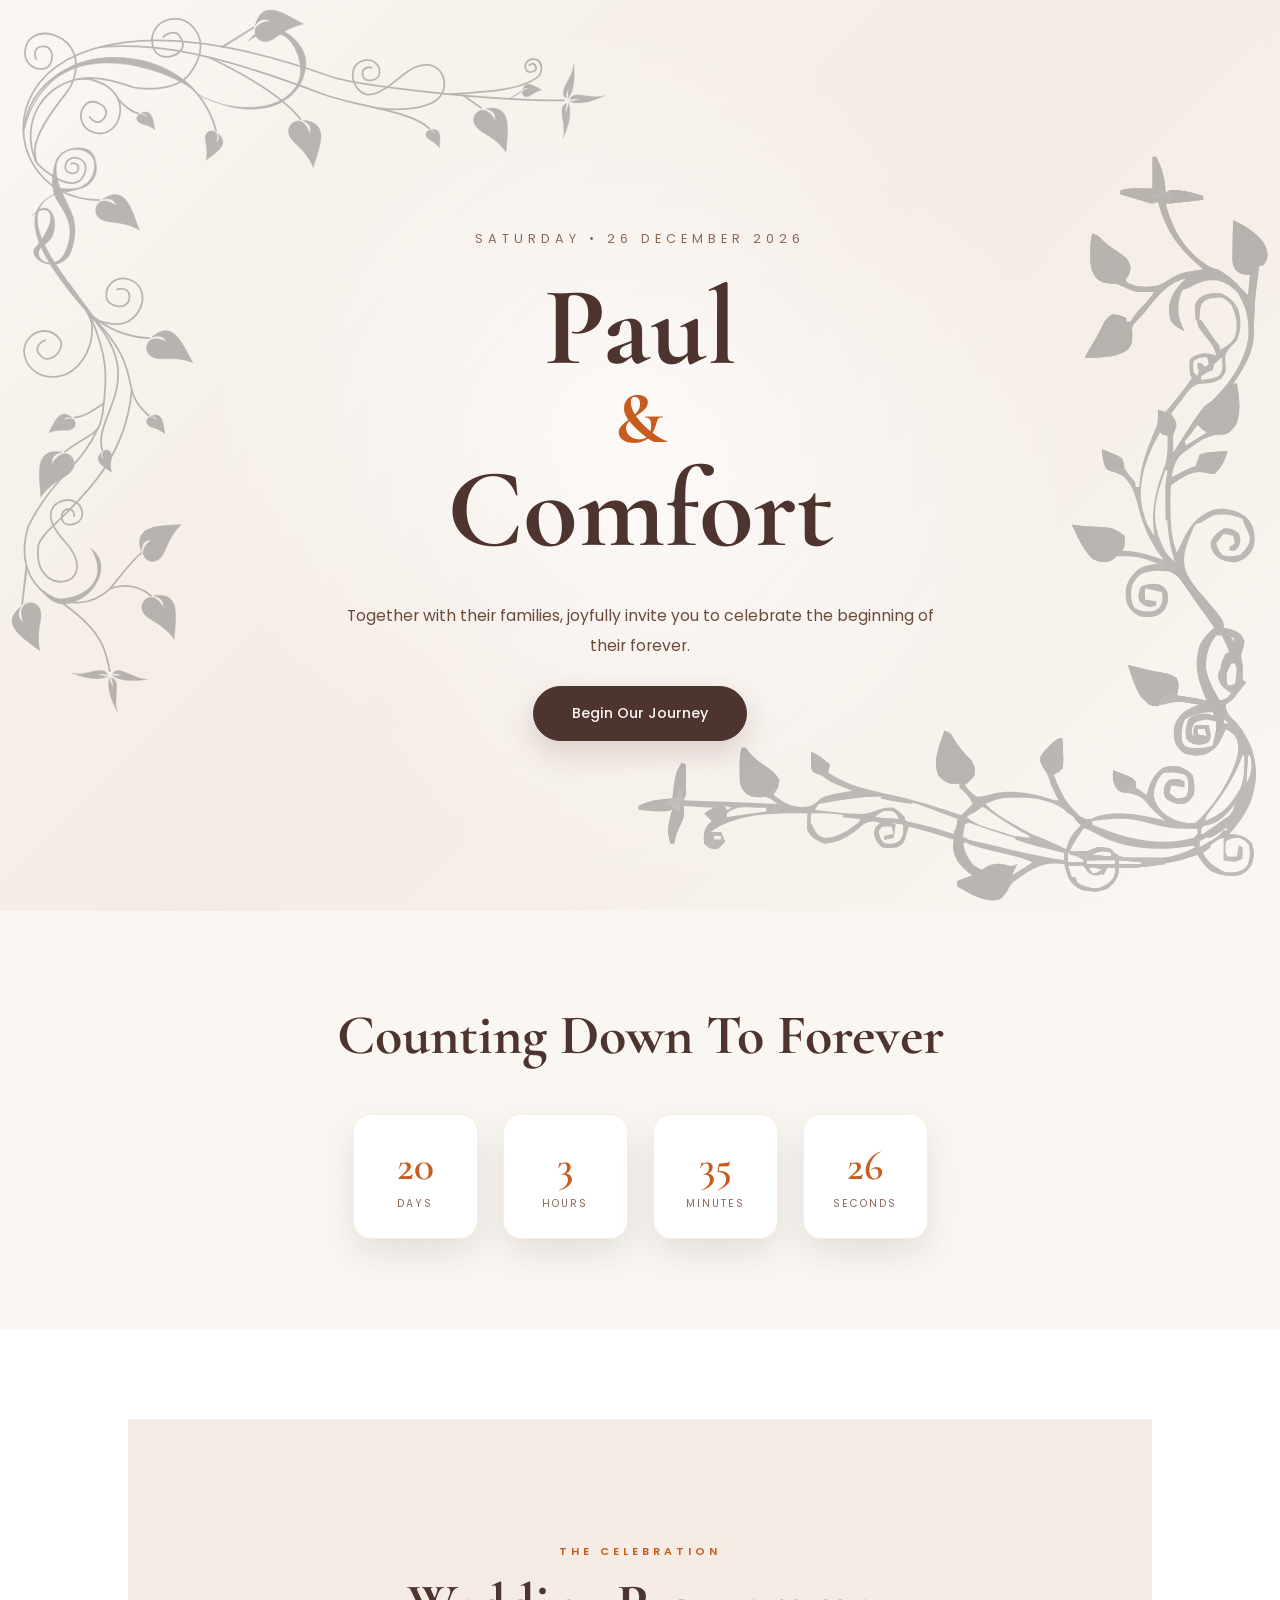
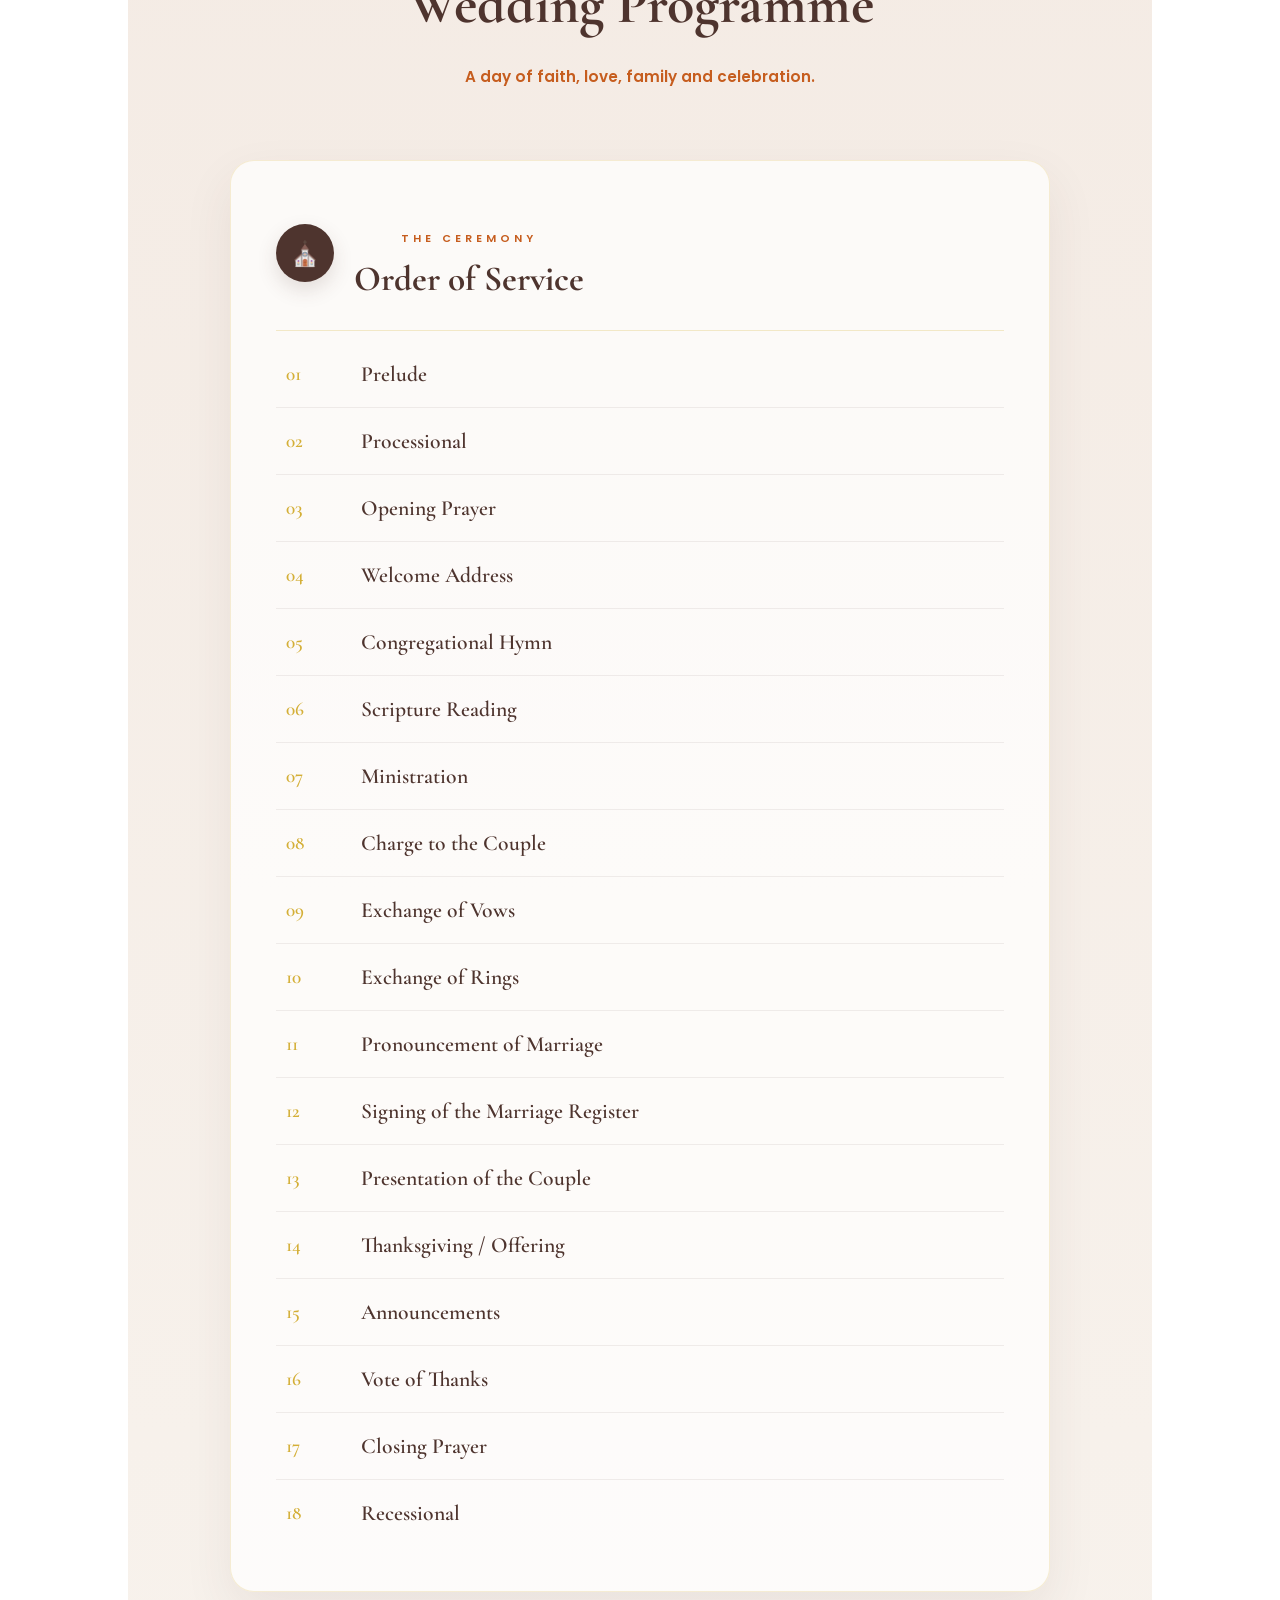
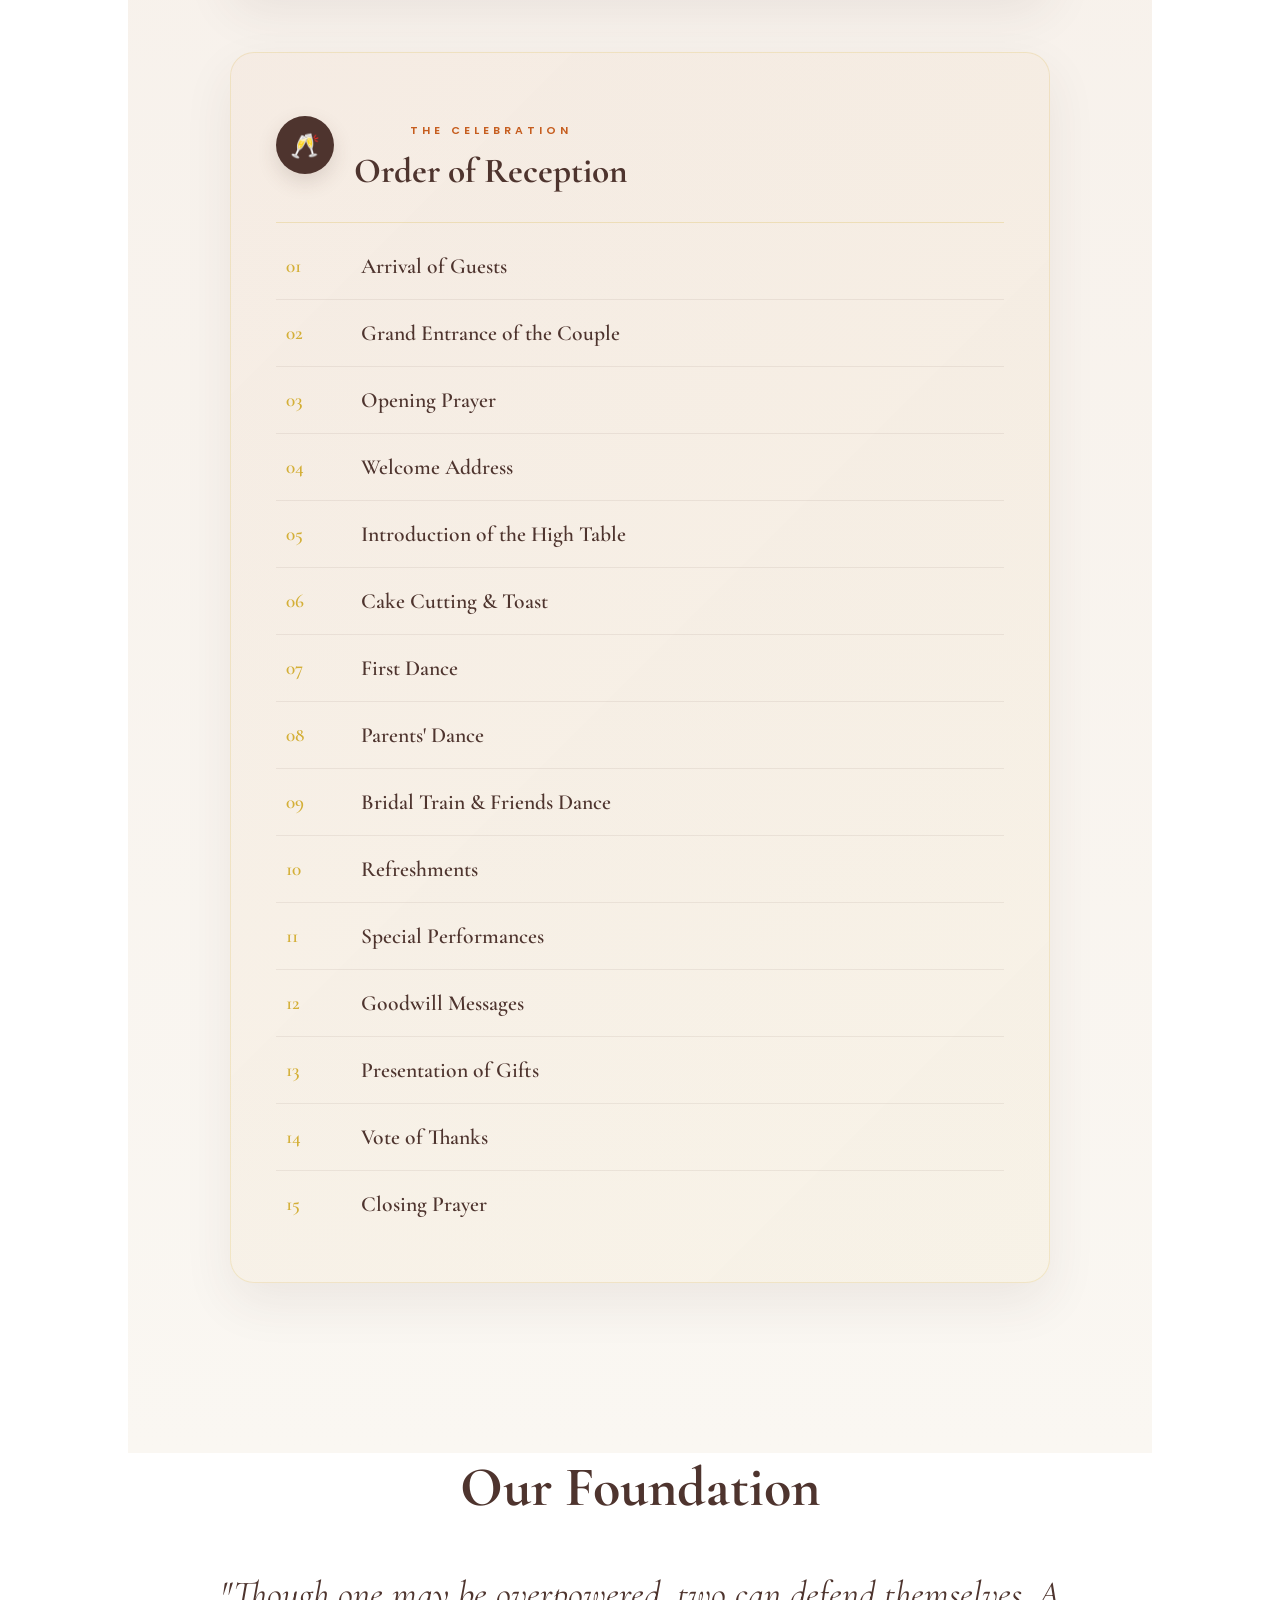
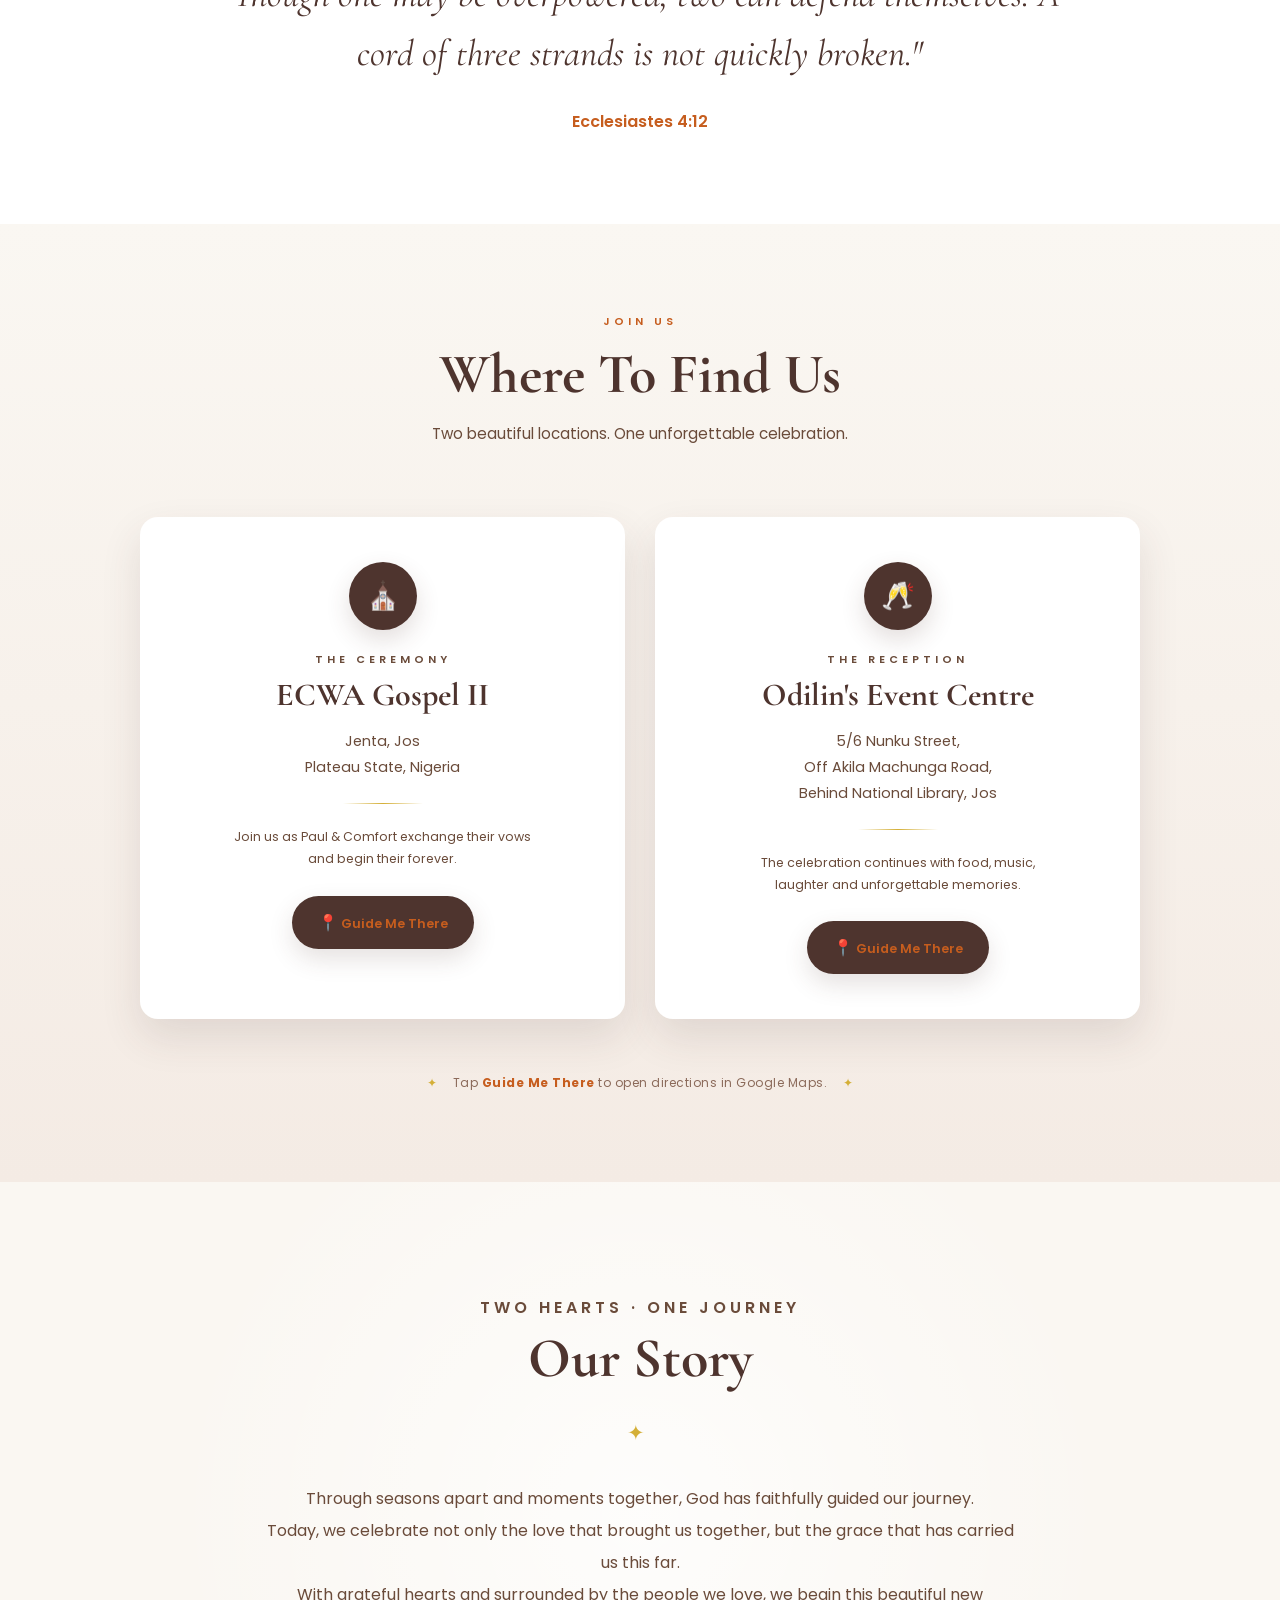
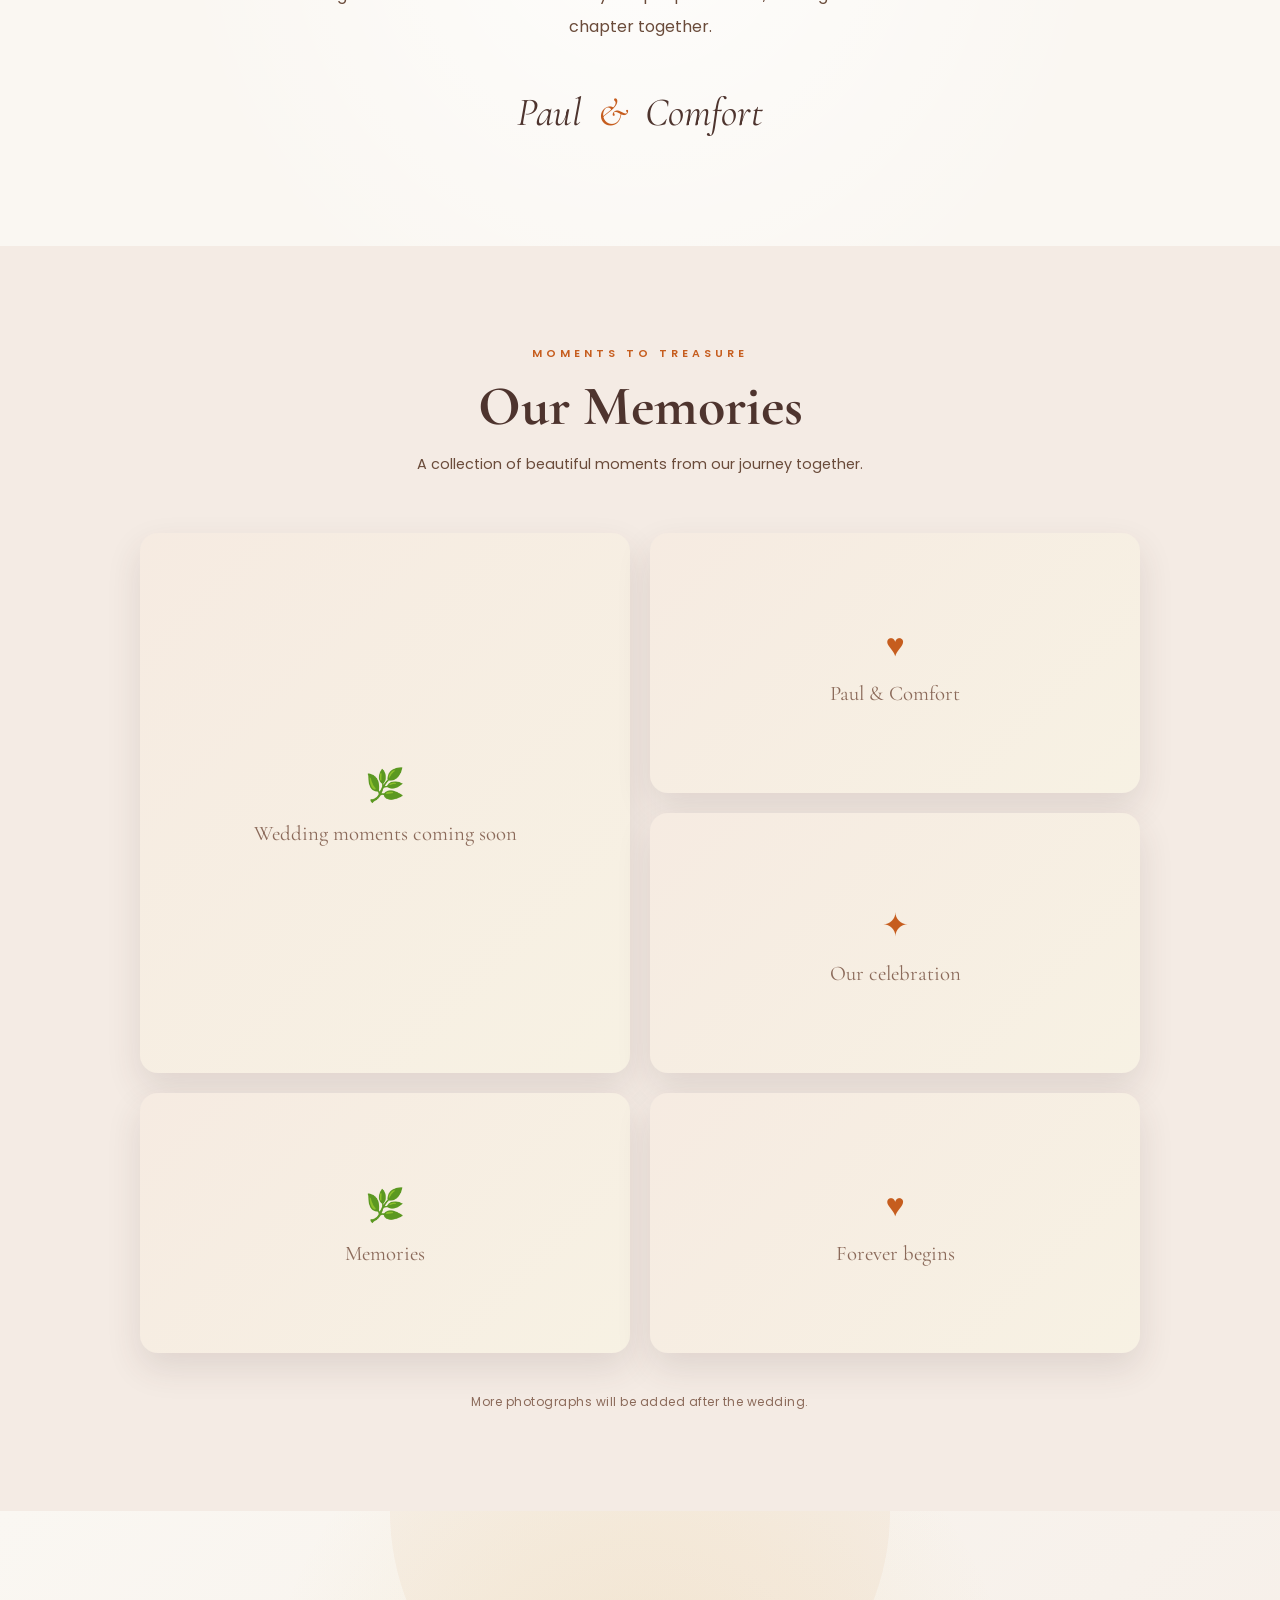
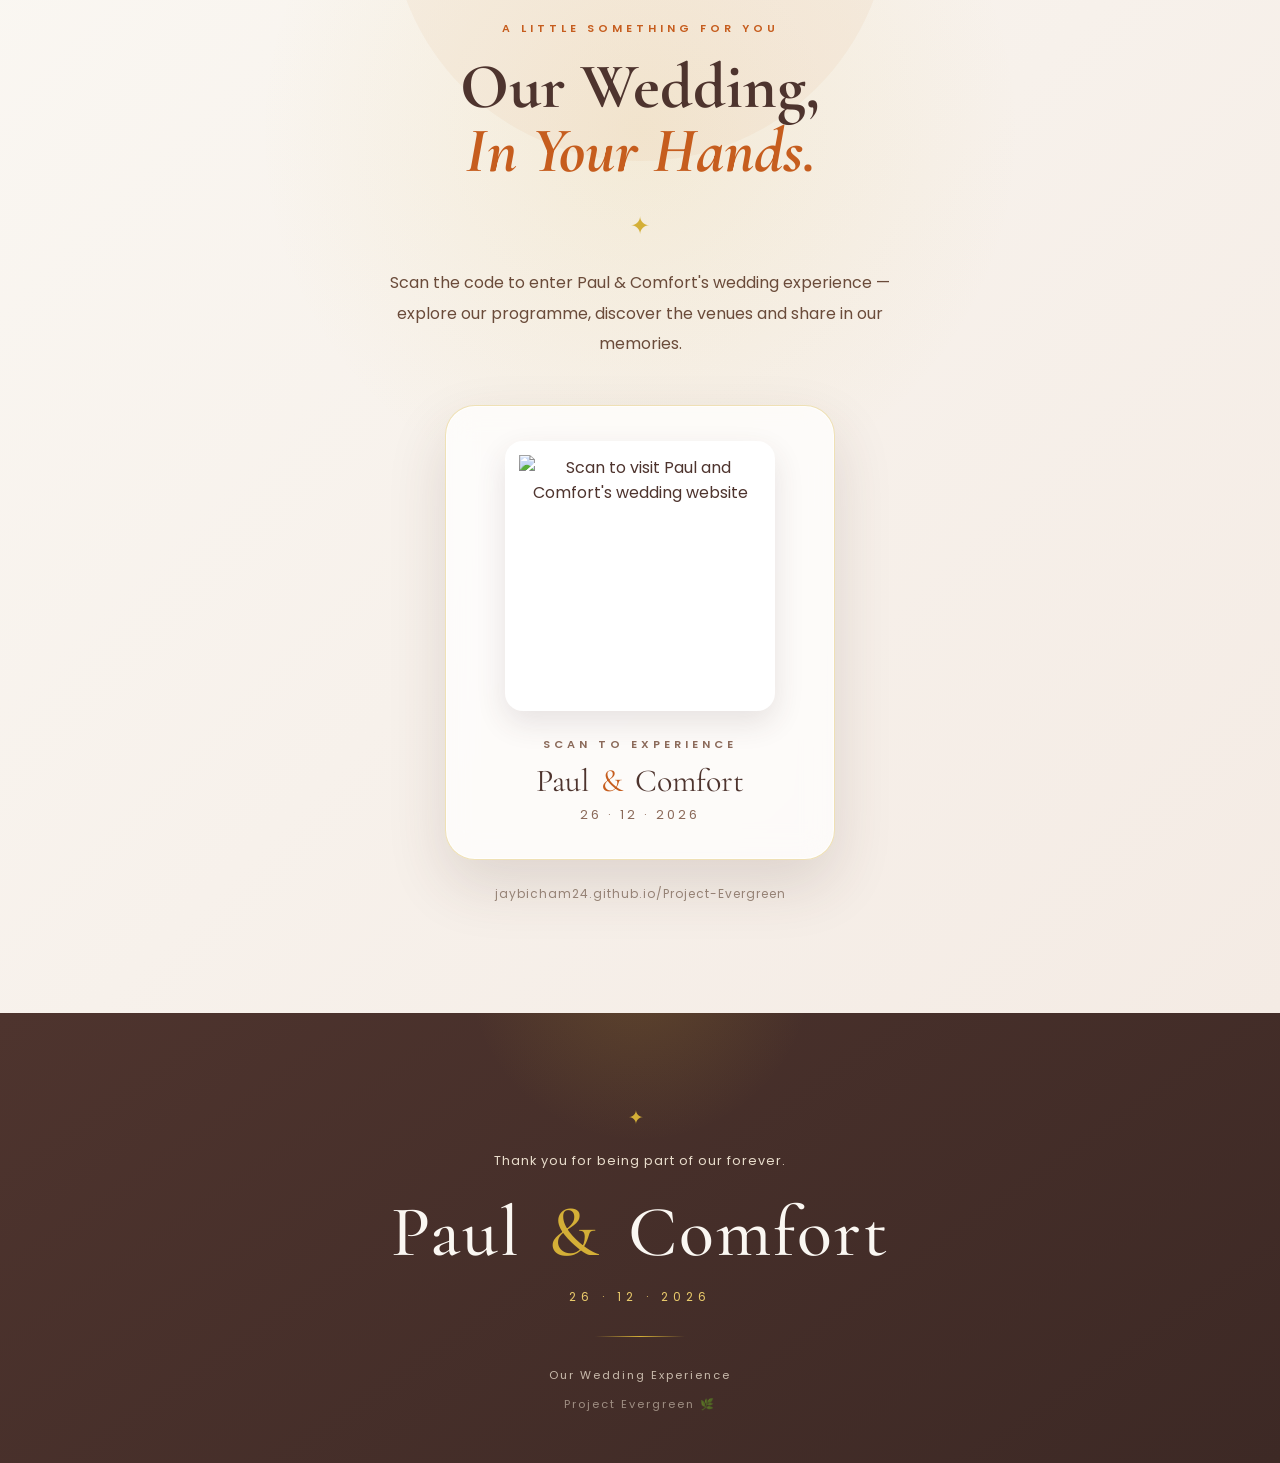
==== commit e8b54b7c: "Add luxury QR experience section" ====
--- a/index.html
+++ b/index.html
@@ -59,6 +59,8 @@
         <li><a href="#venue">Venue</a></li>
 
         <li><a href="#gallery">Gallery</a></li>
+        
+        <li><a href="#qr">QR</a></li>
 
     </ul>
 
@@ -755,6 +757,59 @@
 
 </section>
 
+<!-- ================= QR EXPERIENCE ================= -->
+
+<section class="qr-experience" id="qr">
+
+    <div class="qr-glow"></div>
+
+    <div class="qr-content">
+
+        <p class="section-label">A LITTLE SOMETHING FOR YOU</p>
+
+        <h2>Our Wedding,<br><span>In Your Hands.</span></h2>
+
+        <div class="qr-ornament">✦</div>
+
+        <p class="qr-text">
+            Scan the code to enter Paul & Comfort's
+            wedding experience — explore our programme,
+            discover the venues and share in our memories.
+        </p>
+
+        <div class="qr-card">
+
+            <div class="qr-frame">
+
+                <img
+                    src="https://quickchart.io/qr?text=https%3A%2F%2Fjaybicham24.github.io%2FProject-Evergreen%2F&size=500&margin=2"
+                    alt="Scan to visit Paul and Comfort's wedding website"
+                >
+
+            </div>
+
+            <p class="qr-scan">
+                SCAN TO EXPERIENCE
+            </p>
+
+            <p class="qr-names">
+                Paul <span>&</span> Comfort
+            </p>
+
+            <p class="qr-date">
+                26 · 12 · 2026
+            </p>
+
+        </div>
+
+        <p class="qr-url">
+            jaybicham24.github.io/Project-Evergreen
+        </p>
+
+    </div>
+
+</section>
+
 
 <!-- FOOTER -->
 
@@ -786,6 +841,8 @@
         Project Evergreen 🌿
     </small>
 
+
+
 </footer>
 
     <script src="script.js"></script>
--- a/style.css
+++ b/style.css
@@ -2048,4 +2048,156 @@
         font-size: 3rem;
     }
 
+}
+/* =====================================================
+   LUXURY QR EXPERIENCE
+===================================================== */
+
+.qr-experience {
+    position: relative;
+    overflow: hidden;
+    text-align: center;
+    padding: 110px 20px;
+    background:
+        radial-gradient(circle at 50% 20%, rgba(212,175,55,.12), transparent 35%),
+        linear-gradient(135deg, #FAF7F2, #F4EBE4);
+}
+
+.qr-content {
+    position: relative;
+    z-index: 2;
+    max-width: 700px;
+    margin: auto;
+}
+
+.qr-experience h2 {
+    font-family: 'Cormorant Garamond', serif;
+    font-size: 4rem;
+    line-height: 1;
+    margin: 18px 0;
+    color: #4E342E;
+}
+
+.qr-experience h2 span {
+    color: #C65D1E;
+    font-style: italic;
+}
+
+.qr-ornament {
+    color: #D4AF37;
+    font-size: 1.5rem;
+    margin: 25px 0;
+}
+
+.qr-text {
+    max-width: 560px;
+    margin: auto;
+    line-height: 1.9;
+    color: #6A4B3A;
+}
+
+.qr-card {
+    width: min(390px, 90%);
+    margin: 45px auto 25px;
+    padding: 35px 30px;
+    background: rgba(255,255,255,.72);
+    border: 1px solid rgba(212,175,55,.35);
+    border-radius: 30px;
+    box-shadow:
+        0 25px 60px rgba(78,52,46,.14),
+        inset 0 0 0 1px rgba(255,255,255,.7);
+    backdrop-filter: blur(15px);
+}
+
+.qr-frame {
+    width: 270px;
+    height: 270px;
+    margin: auto;
+    padding: 14px;
+    background: white;
+    border-radius: 18px;
+    box-shadow: 0 12px 30px rgba(78,52,46,.12);
+}
+
+.qr-frame img {
+    width: 100%;
+    height: 100%;
+    display: block;
+}
+
+.qr-scan {
+    margin-top: 25px;
+    letter-spacing: 4px;
+    font-size: .7rem;
+    font-weight: 600;
+    color: #8B6A5A;
+}
+
+.qr-names {
+    font-family: 'Cormorant Garamond', serif;
+    font-size: 2rem;
+    color: #4E342E;
+    margin-top: 8px;
+}
+
+.qr-names span {
+    color: #C65D1E;
+    padding: 0 5px;
+}
+
+.qr-date {
+    margin-top: 6px;
+    letter-spacing: 3px;
+    font-size: .8rem;
+    color: #8B6A5A;
+}
+
+.qr-url {
+    font-size: .75rem;
+    color: #9A877A;
+    letter-spacing: 1px;
+}
+
+.qr-glow {
+    position: absolute;
+    width: 500px;
+    height: 500px;
+    border-radius: 50%;
+    background: rgba(198,93,30,.05);
+    top: -250px;
+    left: 50%;
+    transform: translateX(-50%);
+    pointer-events: none;
+}
+
+
+/* MOBILE */
+
+@media(max-width:768px) {
+
+    .qr-experience {
+        padding: 85px 20px;
+    }
+
+    .qr-experience h2 {
+        font-size: 3rem;
+    }
+
+    .qr-text {
+        font-size: .9rem;
+    }
+
+    .qr-card {
+        padding: 28px 20px;
+    }
+
+    .qr-frame {
+        width: 230px;
+        height: 230px;
+    }
+
+    .qr-url {
+        font-size: .65rem;
+    }
+
 }
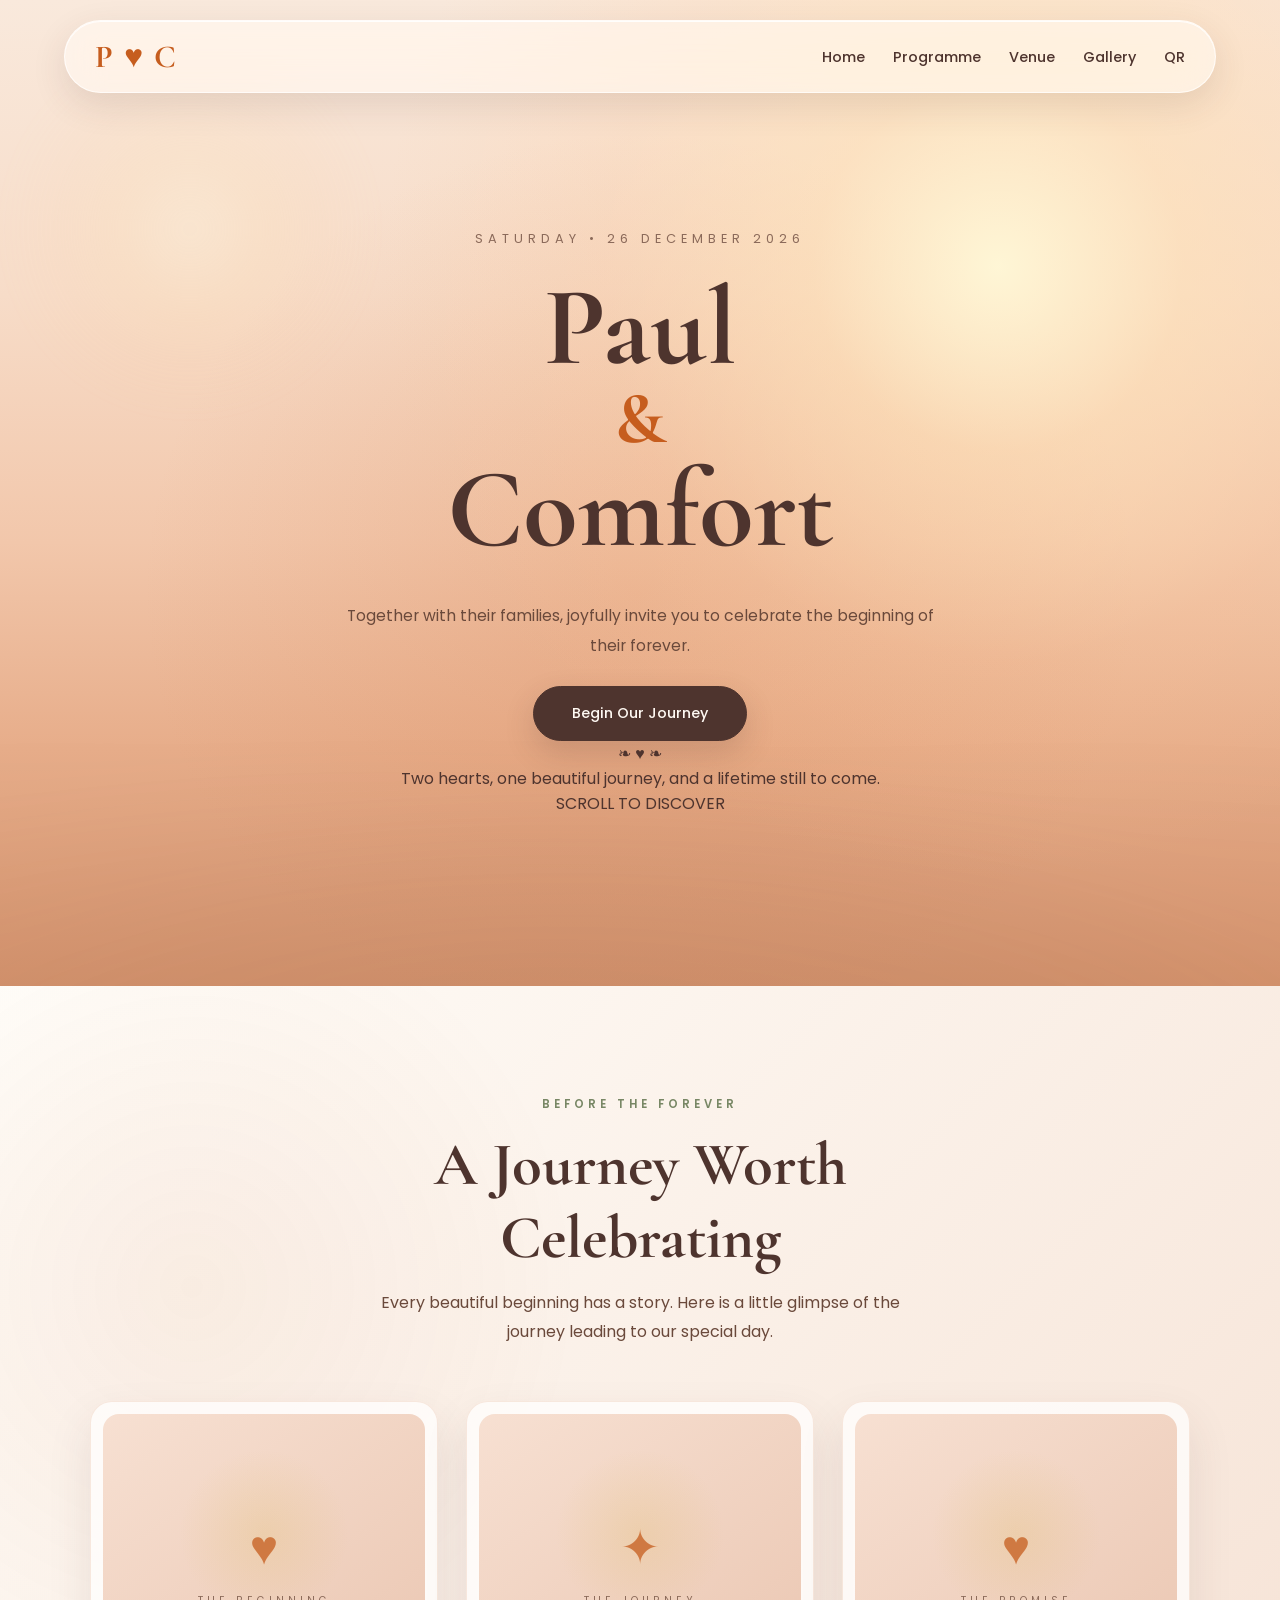
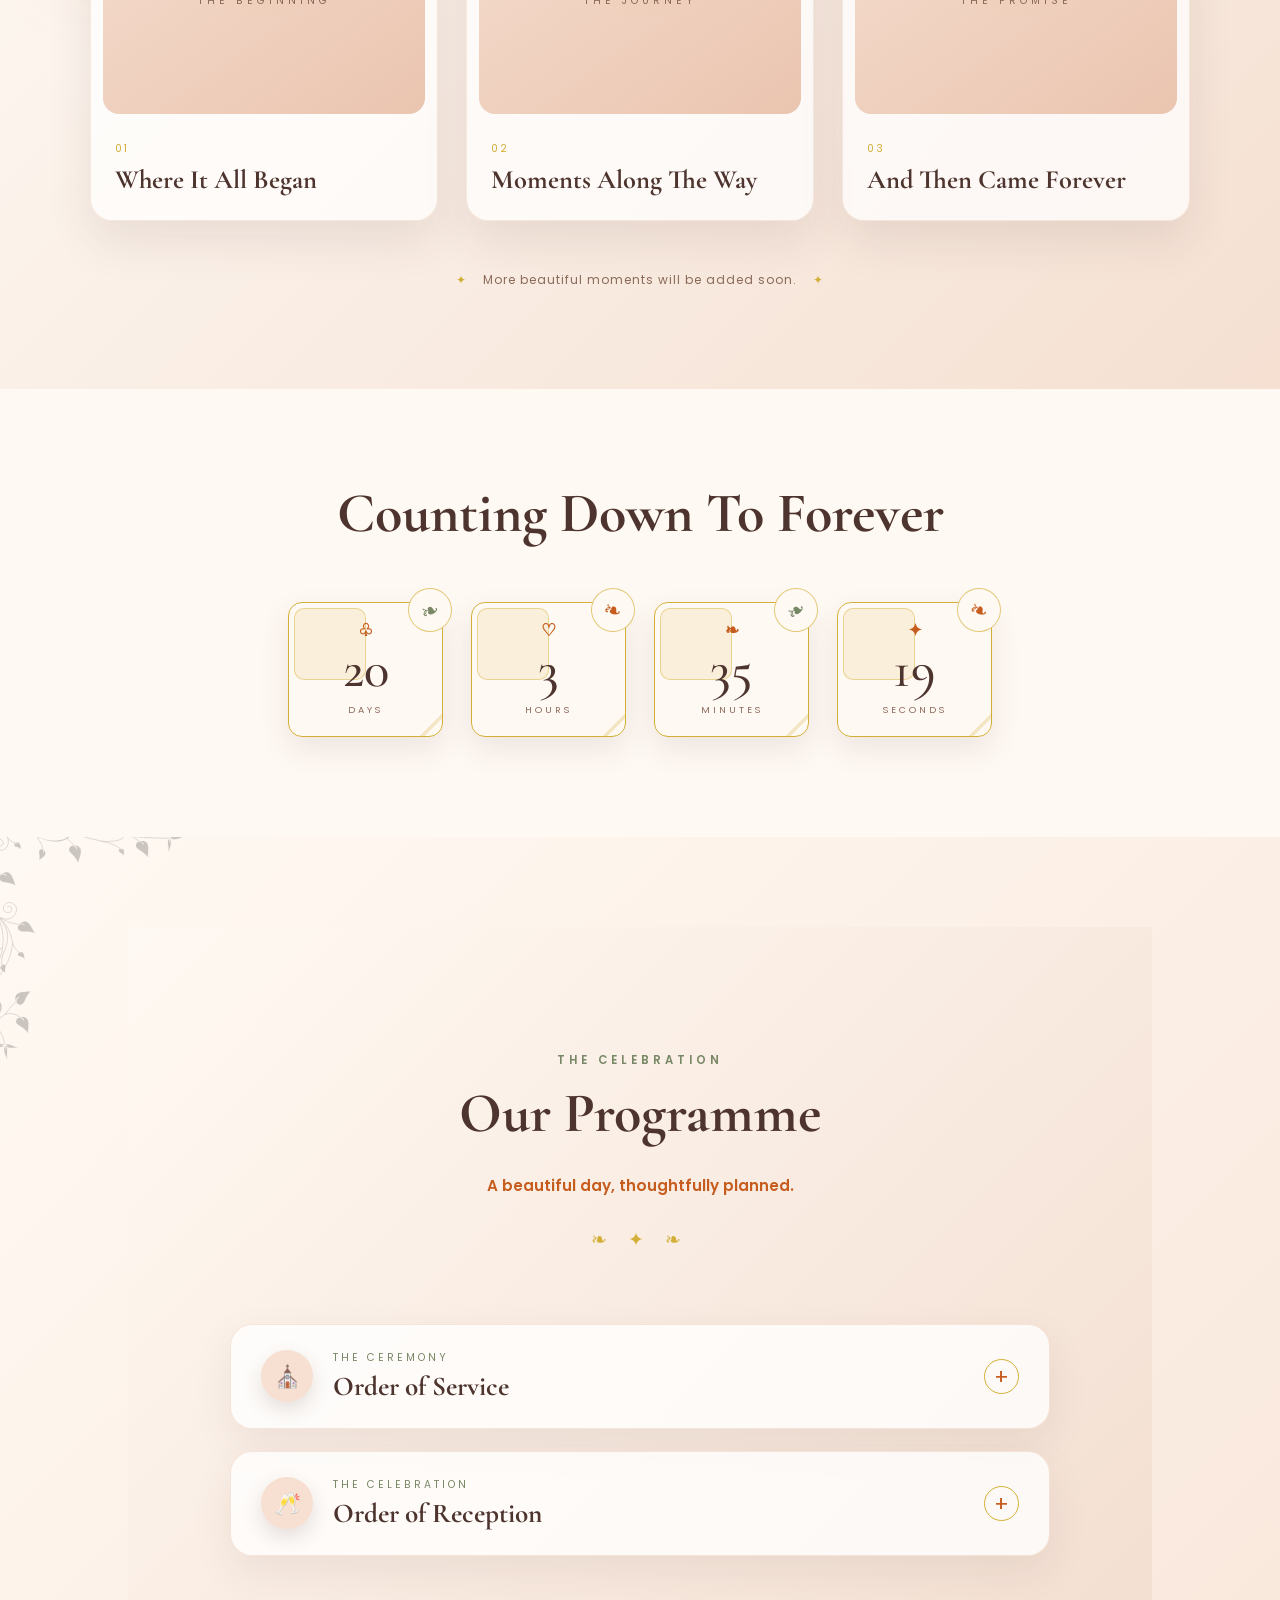
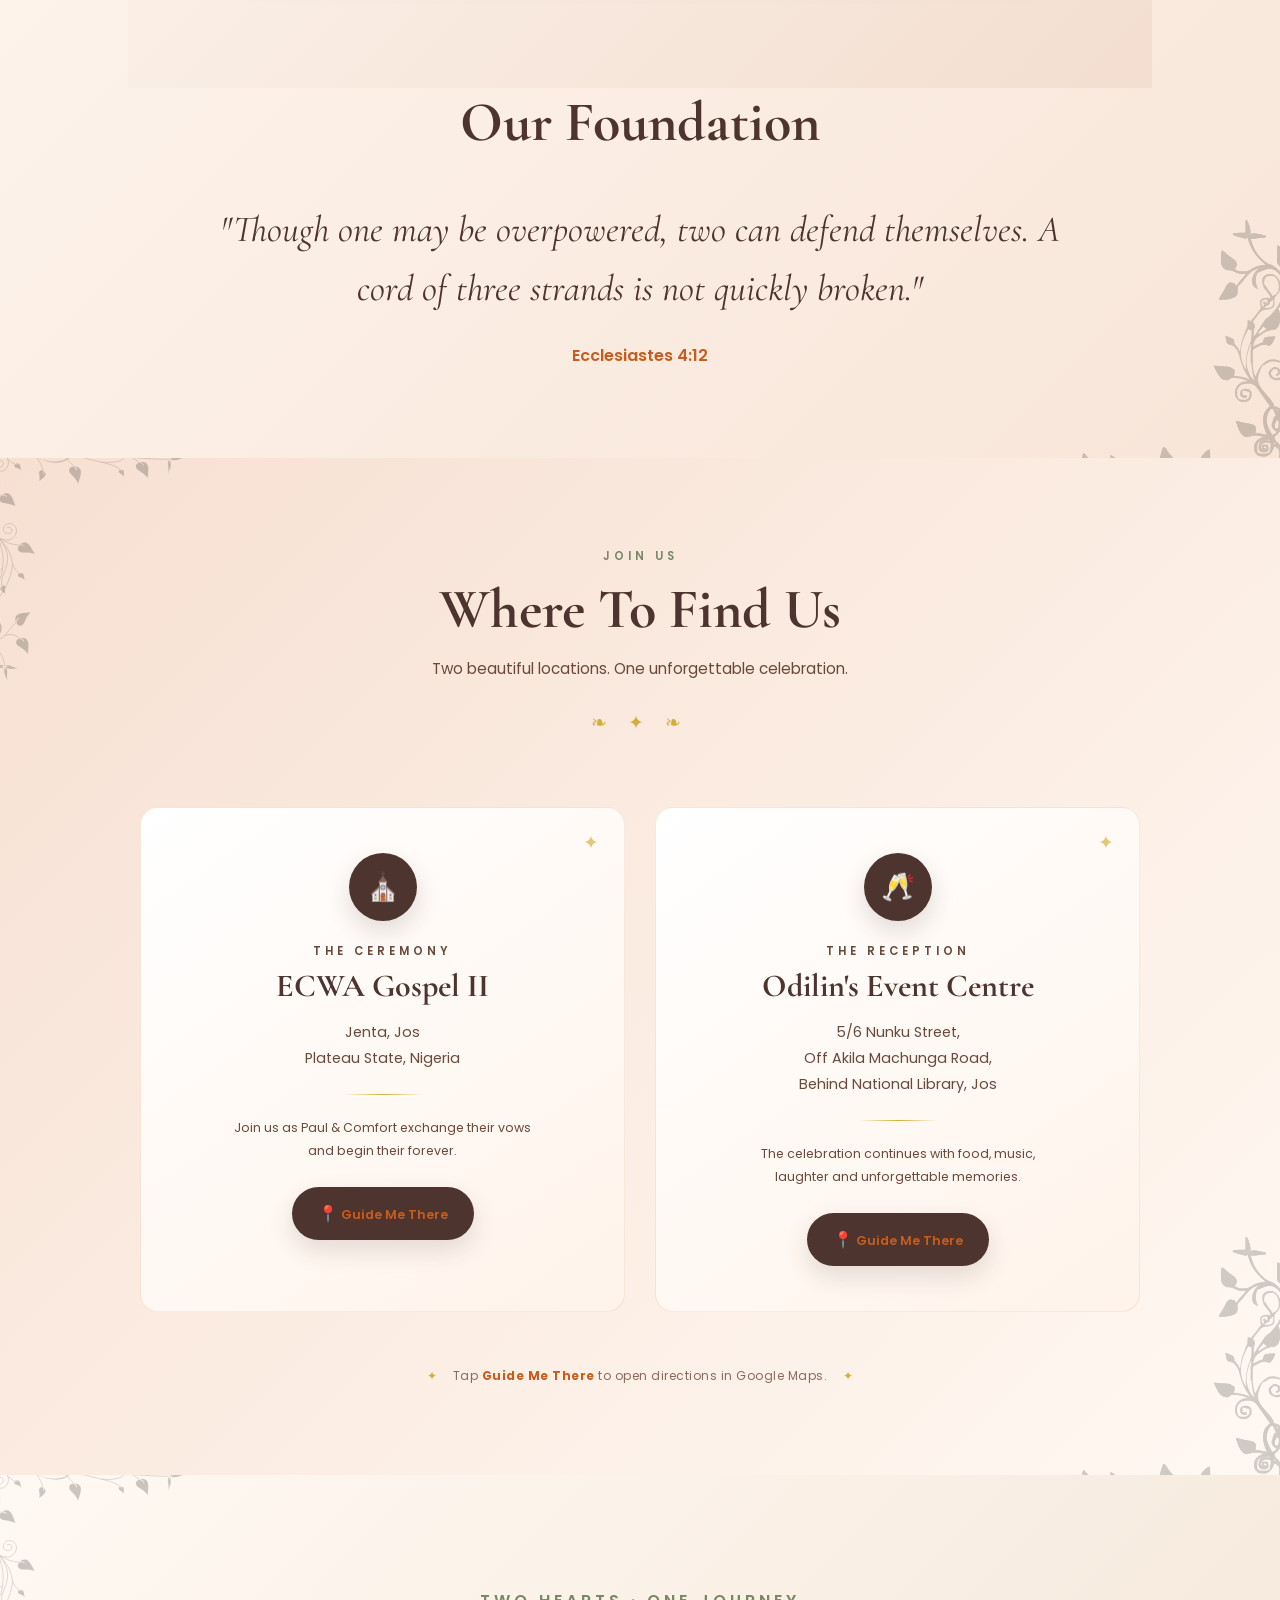
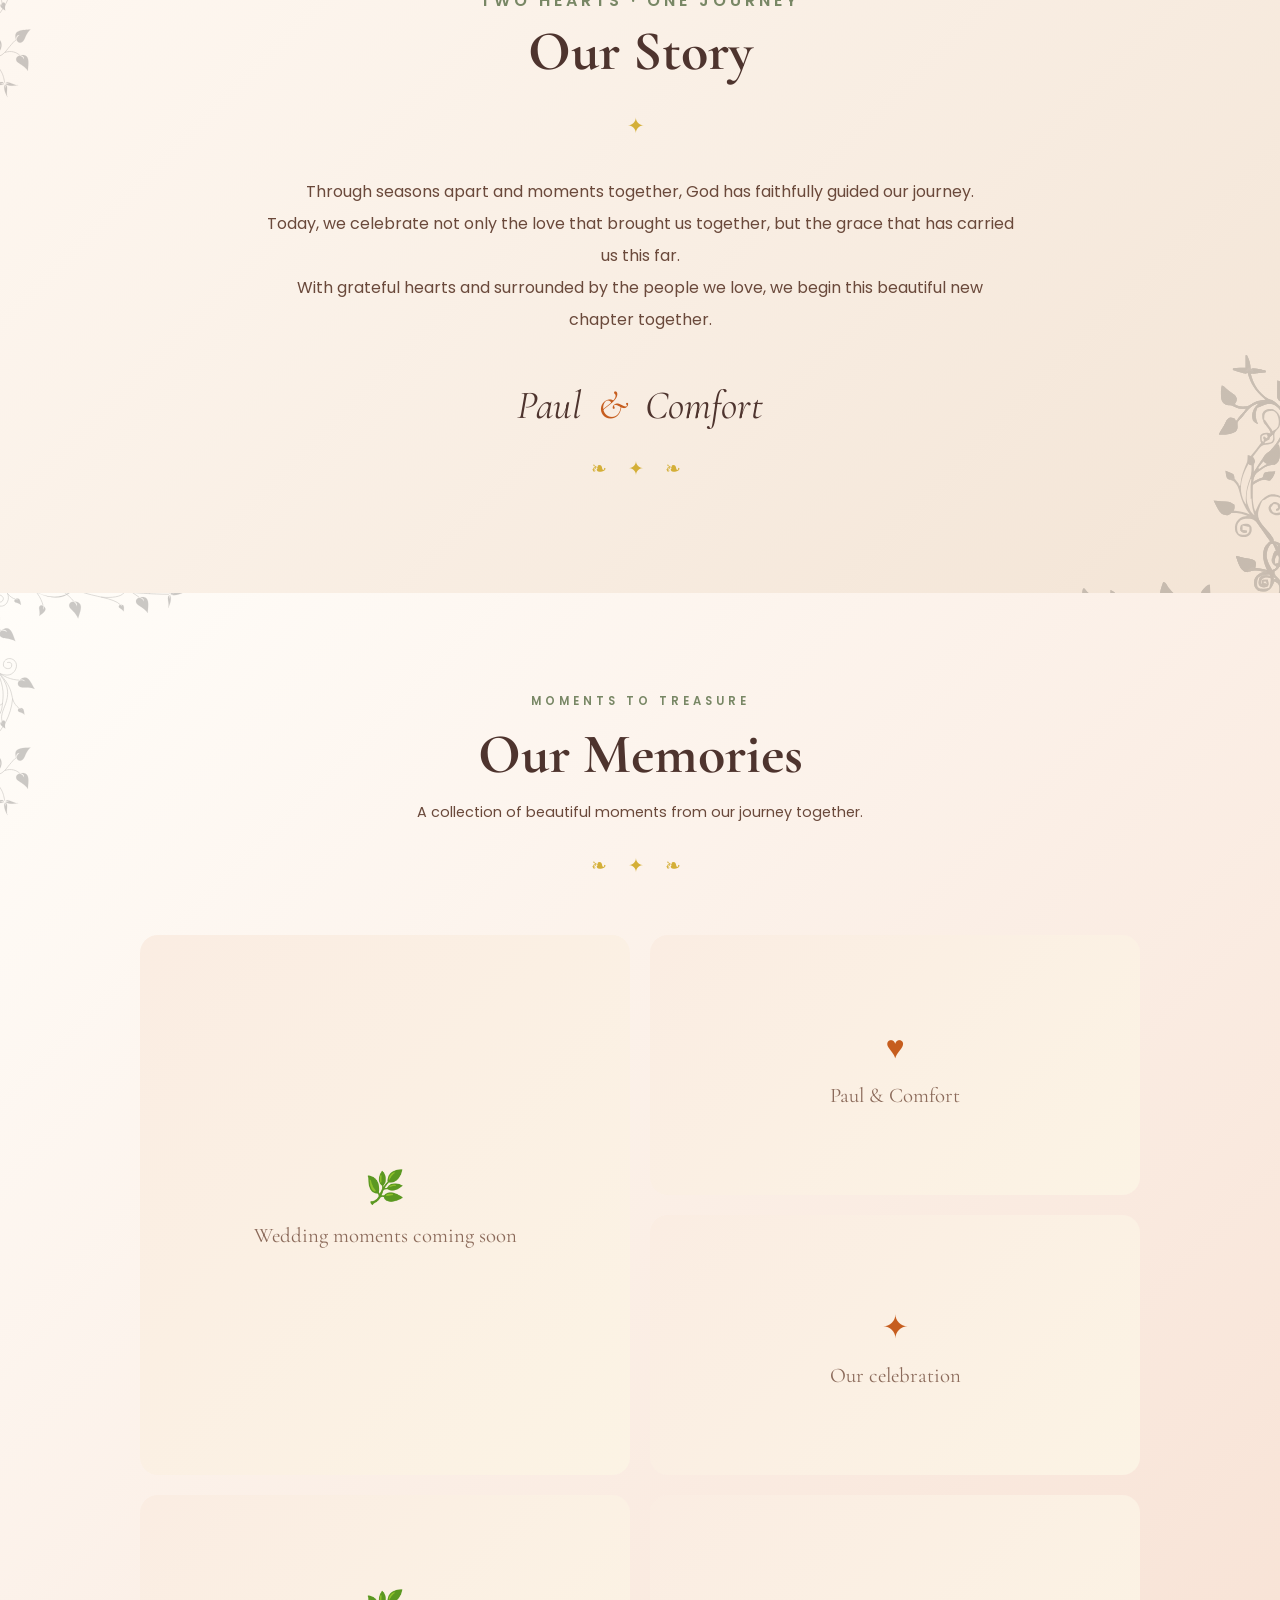
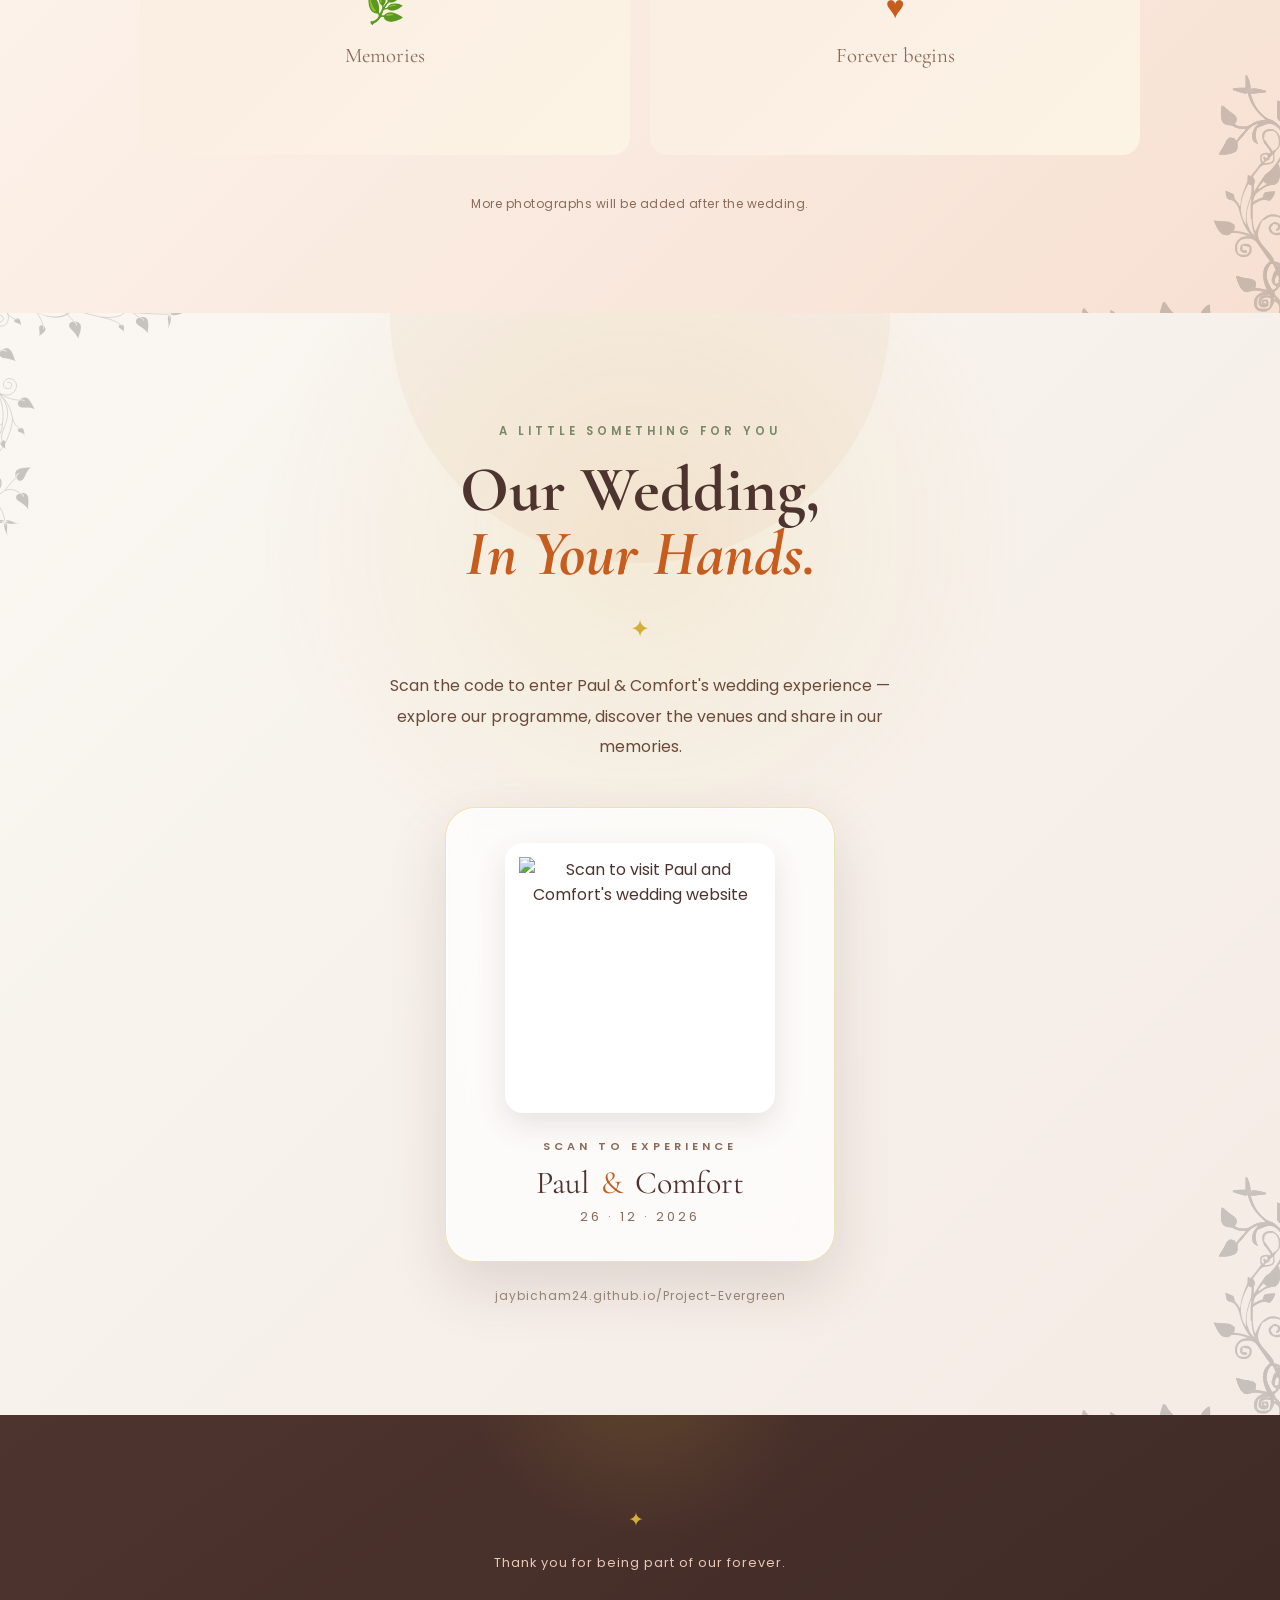
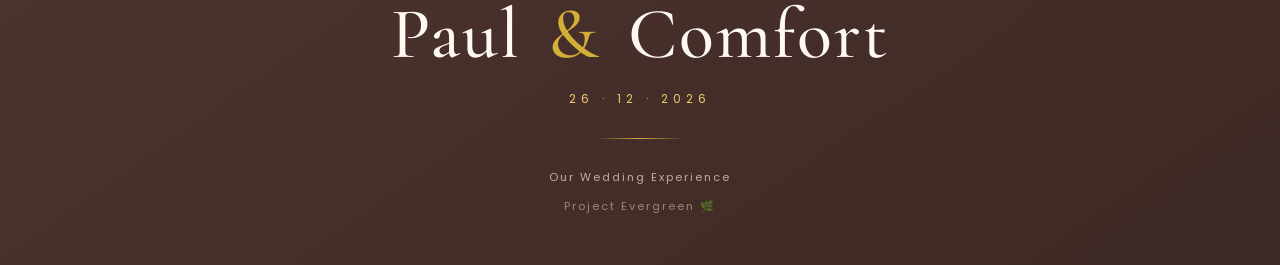
==== commit 2c8e0e69: "Initial Project Evergreen website" ====
--- a/index.html
+++ b/index.html
@@ -22,6 +22,17 @@
 </head>
 
 <body>
+<div>
+    <div class="evergreen-world" aria-hidden="true">
+
+    <div class="world-sun"></div>
+
+    <div class="world-mountains world-mountains-back"></div>
+    <div class="world-mountains world-mountains-front"></div>
+
+    <div class="world-haze"></div>
+
+</div>
     
 <div class="loading-screen">
 
@@ -35,8 +46,20 @@
 
     </div>
 
+   
 </div>
-    <section class="hero">
+    <section class="hero" id="home">
+
+        <!-- FLOATING HEARTS -->
+<div class="hearts" aria-hidden="true">
+    <span class="heart heart-1">♥</span>
+    <span class="heart heart-2">♡</span>
+    <span class="heart heart-3">♥</span>
+    <span class="heart heart-4">♡</span>
+    <span class="heart heart-5">♥</span>
+    <span class="heart heart-6">♡</span>
+    <span class="heart heart-7">♥</span>
+</div>
 
        <nav class="navbar">
 
@@ -95,11 +118,95 @@
     <a href="#countdown" class="main-btn">Begin Our Journey
 
     </a>
+    <div class="home-welcome">
+
+    <div class="home-ornament">
+        ❧
+        <span>♥</span>
+        ❧
+    </div>
+
+    <p class="home-message">
+        Two hearts, one beautiful journey,
+        and a lifetime still to come.
+    </p>
+
+    <div class="home-scroll">
+        <span></span>
+        SCROLL TO DISCOVER
+    </div>
 
 </div>
 
+</div>
+
 </section>
 
+<!-- PRELUDE TO FOREVER -->
+<section class="prelude hidden" id="prelude">
+
+    <div class="prelude-intro">
+        <p class="section-label">BEFORE THE FOREVER</p>
+
+        <h2>A Journey Worth Celebrating</h2>
+
+        <p>
+            Every beautiful beginning has a story.
+            Here is a little glimpse of the journey
+            leading to our special day.
+        </p>
+    </div>
+
+    <div class="prelude-cards">
+
+        <div class="prelude-card">
+            <div class="prelude-image">
+                <span>♥</span>
+                <p>THE BEGINNING</p>
+            </div>
+
+            <div class="prelude-caption">
+                <span>01</span>
+                <h3>Where It All Began</h3>
+            </div>
+        </div>
+
+
+        <div class="prelude-card">
+            <div class="prelude-image">
+                <span>✦</span>
+                <p>THE JOURNEY</p>
+            </div>
+
+            <div class="prelude-caption">
+                <span>02</span>
+                <h3>Moments Along The Way</h3>
+            </div>
+        </div>
+
+
+        <div class="prelude-card">
+            <div class="prelude-image">
+                <span>♥</span>
+                <p>THE PROMISE</p>
+            </div>
+
+            <div class="prelude-caption">
+                <span>03</span>
+                <h3>And Then Came Forever</h3>
+            </div>
+        </div>
+
+    </div>
+
+    <div class="prelude-note">
+        <span>✦</span>
+        More beautiful moments will be added soon.
+        <span>✦</span>
+    </div>
+
+</section>
+
 
     <!-- COUNTDOWN -->
 
@@ -111,43 +218,37 @@
 
         </h2>
 
-        <div class="countdown hidden">
-
-            <div>
-
-                <span id="days">00</span>
-
-                <small>Days</small>
-
-            </div>
-
-            <div>
-
-                <span id="hours">00</span>
-
-                <small>Hours</small>
-
-            </div>
-
-            <div>
-
-                <span id="minutes">00</span>
-
-                <small>Minutes</small>
-
-            </div>
-
-            <div>
-
-                <span id="seconds">00</span>
-
-                <small>Seconds</small>
-
-            </div>
-
-        </div>
-
-    </section>
+
+<div class="countdown">
+
+    <div class="countdown-card">
+        <span class="countdown-icon">♧</span>
+        <span id="days">00</span>
+        <small>DAYS</small>
+    </div>
+
+    <div class="countdown-card">
+        <span class="countdown-icon">♡</span>
+        <span id="hours">00</span>
+        <small>HOURS</small>
+    </div>
+
+    <div class="countdown-card">
+        <span class="countdown-icon">❧</span>
+        <span id="minutes">00</span>
+        <small>MINUTES</small>
+    </div>
+
+    <div class="countdown-card">
+        <span class="countdown-icon">✦</span>
+        <span id="seconds">00</span>
+        <small>SECONDS</small>
+    </div>
+
+</div>
+       
+
+ </section>
 
 
 
@@ -157,304 +258,244 @@
 
         <!-- WEDDING PROGRAMME -->
 
-<!-- WEDDING PROGRAMME -->
-
-<section id="programme" class="programme hidden">
+<!-- ================= PROGRAMME ================= -->
+
+<section class="programme hidden" id="programme">
 
     <div class="programme-intro">
-
-        <p class="section-label">
-            THE CELEBRATION
-        </p>
-
-        <h2>
-            Wedding Programme
-        </h2>
+        <p class="section-label">THE CELEBRATION</p>
+
+        <h2>Our Programme</h2>
 
         <p class="programme-subtitle">
-            A day of faith, love, family and celebration.
-        </p>
-
-    </div>
-
-
-    <!-- ORDER OF SERVICE -->
-
-    <div class="programme-block">
-
-        <div class="programme-heading">
-
-            <span class="programme-icon">⛪</span>
-
-            <div>
-                <p class="section-label">THE CEREMONY</p>
-
-                <h3>Order of Service</h3>
-            </div>
-
-        </div>
-
-
-        <div class="programme-list">
-
-            <div class="programme-entry">
+            A beautiful day, thoughtfully planned.
+        </p>
+    </div>
+
+
+    <!-- CHURCH CEREMONY -->
+
+    <details class="programme-accordion">
+
+        <summary>
+            <div class="programme-title">
+                <span class="programme-icon">⛪</span>
+
+                <div>
+                    <span class="programme-label">
+                        THE CEREMONY
+                    </span>
+
+                    <h3>Order of Service</h3>
+                </div>
+            </div>
+
+            <span class="programme-arrow">+</span>
+        </summary>
+
+
+        <div class="programme-content">
+
+            <div class="programme-item">
                 <span>01</span>
+                <p>Prelude</p>
+            </div>
+
+            <div class="programme-item">
+                <span>02</span>
+                <p>Processional</p>
+            </div>
+
+            <div class="programme-item">
+                <span>03</span>
+                <p>Opening Prayer</p>
+            </div>
+
+            <div class="programme-item">
+                <span>04</span>
+                <p>Welcome Address</p>
+            </div>
+
+            <div class="programme-item">
+                <span>05</span>
+                <p>Congregational Hymn</p>
+            </div>
+
+            <div class="programme-item">
+                <span>06</span>
+                <p>Scripture Reading</p>
+            </div>
+
+            <div class="programme-item">
+                <span>07</span>
+                <p>Ministration</p>
+            </div>
+
+            <div class="programme-item">
+                <span>08</span>
+                <p>Charge to the Couple</p>
+            </div>
+
+            <div class="programme-item highlight">
+                <span>09</span>
+                <p>Exchange of Vows</p>
+            </div>
+
+            <div class="programme-item highlight">
+                <span>10</span>
+                <p>Exchange of Rings</p>
+            </div>
+
+            <div class="programme-item">
+                <span>11</span>
+                <p>Pronouncement of Marriage</p>
+            </div>
+
+            <div class="programme-item">
+                <span>12</span>
+                <p>Signing of the Marriage Register</p>
+            </div>
+
+            <div class="programme-item">
+                <span>13</span>
+                <p>Presentation of the Couple</p>
+            </div>
+
+            <div class="programme-item">
+                <span>14</span>
+                <p>Thanksgiving / Offering</p>
+            </div>
+
+            <div class="programme-item">
+                <span>15</span>
+                <p>Announcements</p>
+            </div>
+
+            <div class="programme-item">
+                <span>16</span>
+                <p>Vote of Thanks</p>
+            </div>
+
+            <div class="programme-item">
+                <span>17</span>
+                <p>Closing Prayer</p>
+            </div>
+
+            <div class="programme-item">
+                <span>18</span>
+                <p>Recessional</p>
+            </div>
+
+        </div>
+
+    </details>
+
+
+    <!-- RECEPTION -->
+
+    <details class="programme-accordion">
+
+        <summary>
+
+            <div class="programme-title">
+
+                <span class="programme-icon">🥂</span>
+
                 <div>
-                    <h4>Prelude</h4>
+                    <span class="programme-label">
+                        THE CELEBRATION
+                    </span>
+
+                    <h3>Order of Reception</h3>
                 </div>
-            </div>
-
-            <div class="programme-entry">
+
+            </div>
+
+            <span class="programme-arrow">+</span>
+
+        </summary>
+
+
+        <div class="programme-content">
+
+            <div class="programme-item">
+                <span>01</span>
+                <p>Arrival of Guests</p>
+            </div>
+
+            <div class="programme-item highlight">
                 <span>02</span>
-                <div>
-                    <h4>Processional</h4>
-                </div>
-            </div>
-
-            <div class="programme-entry">
+                <p>Grand Entrance of the Couple</p>
+            </div>
+
+            <div class="programme-item">
                 <span>03</span>
-                <div>
-                    <h4>Opening Prayer</h4>
-                </div>
-            </div>
-
-            <div class="programme-entry">
+                <p>Opening Prayer</p>
+            </div>
+
+            <div class="programme-item">
                 <span>04</span>
-                <div>
-                    <h4>Welcome Address</h4>
-                </div>
-            </div>
-
-            <div class="programme-entry">
+                <p>Welcome Address</p>
+            </div>
+
+            <div class="programme-item">
                 <span>05</span>
-                <div>
-                    <h4>Congregational Hymn</h4>
-                </div>
-            </div>
-
-            <div class="programme-entry">
+                <p>Introduction of the High Table</p>
+            </div>
+
+            <div class="programme-item">
                 <span>06</span>
-                <div>
-                    <h4>Scripture Reading</h4>
-                </div>
-            </div>
-
-            <div class="programme-entry">
+                <p>Cutting of the Wedding Cake / Toast</p>
+            </div>
+
+            <div class="programme-item highlight">
                 <span>07</span>
-                <div>
-                    <h4>Ministration</h4>
-                </div>
-            </div>
-
-            <div class="programme-entry">
+                <p>First Dance</p>
+            </div>
+
+            <div class="programme-item">
                 <span>08</span>
-                <div>
-                    <h4>Charge to the Couple</h4>
-                </div>
-            </div>
-
-            <div class="programme-entry">
+                <p>Parents' Dance</p>
+            </div>
+
+            <div class="programme-item">
                 <span>09</span>
-                <div>
-                    <h4>Exchange of Vows</h4>
-                </div>
-            </div>
-
-            <div class="programme-entry">
+                <p>Bridal Train & Friends Dance</p>
+            </div>
+
+            <div class="programme-item">
                 <span>10</span>
-                <div>
-                    <h4>Exchange of Rings</h4>
-                </div>
-            </div>
-
-            <div class="programme-entry">
+                <p>Refreshments</p>
+            </div>
+
+            <div class="programme-item">
                 <span>11</span>
-                <div>
-                    <h4>Pronouncement of Marriage</h4>
-                </div>
-            </div>
-
-            <div class="programme-entry">
+                <p>Special Performances</p>
+            </div>
+
+            <div class="programme-item">
                 <span>12</span>
-                <div>
-                    <h4>Signing of the Marriage Register</h4>
-                </div>
-            </div>
-
-            <div class="programme-entry">
+                <p>Goodwill Messages</p>
+            </div>
+
+            <div class="programme-item">
                 <span>13</span>
-                <div>
-                    <h4>Presentation of the Couple</h4>
-                </div>
-            </div>
-
-            <div class="programme-entry">
+                <p>Presentation of Gifts</p>
+            </div>
+
+            <div class="programme-item">
                 <span>14</span>
-                <div>
-                    <h4>Thanksgiving / Offering</h4>
-                </div>
-            </div>
-
-            <div class="programme-entry">
+                <p>Vote of Thanks</p>
+            </div>
+
+            <div class="programme-item">
                 <span>15</span>
-                <div>
-                    <h4>Announcements</h4>
-                </div>
-            </div>
-
-            <div class="programme-entry">
-                <span>16</span>
-                <div>
-                    <h4>Vote of Thanks</h4>
-                </div>
-            </div>
-
-            <div class="programme-entry">
-                <span>17</span>
-                <div>
-                    <h4>Closing Prayer</h4>
-                </div>
-            </div>
-
-            <div class="programme-entry">
-                <span>18</span>
-                <div>
-                    <h4>Recessional</h4>
-                </div>
-            </div>
-
-        </div>
-
-    </div>
-
-
-    <!-- ORDER OF RECEPTION -->
-
-    <div class="programme-block reception-programme">
-
-        <div class="programme-heading">
-
-            <span class="programme-icon">🥂</span>
-
-            <div>
-                <p class="section-label">THE CELEBRATION</p>
-
-                <h3>Order of Reception</h3>
-            </div>
-
-        </div>
-
-
-        <div class="programme-list">
-
-            <div class="programme-entry">
-                <span>01</span>
-                <div>
-                    <h4>Arrival of Guests</h4>
-                </div>
-            </div>
-
-            <div class="programme-entry">
-                <span>02</span>
-                <div>
-                    <h4>Grand Entrance of the Couple</h4>
-                </div>
-            </div>
-
-            <div class="programme-entry">
-                <span>03</span>
-                <div>
-                    <h4>Opening Prayer</h4>
-                </div>
-            </div>
-
-            <div class="programme-entry">
-                <span>04</span>
-                <div>
-                    <h4>Welcome Address</h4>
-                </div>
-            </div>
-
-            <div class="programme-entry">
-                <span>05</span>
-                <div>
-                    <h4>Introduction of the High Table</h4>
-                </div>
-            </div>
-
-            <div class="programme-entry">
-                <span>06</span>
-                <div>
-                    <h4>Cake Cutting & Toast</h4>
-                </div>
-            </div>
-
-            <div class="programme-entry">
-                <span>07</span>
-                <div>
-                    <h4>First Dance</h4>
-                </div>
-            </div>
-
-            <div class="programme-entry">
-                <span>08</span>
-                <div>
-                    <h4>Parents' Dance</h4>
-                </div>
-            </div>
-
-            <div class="programme-entry">
-                <span>09</span>
-                <div>
-                    <h4>Bridal Train & Friends Dance</h4>
-                </div>
-            </div>
-
-            <div class="programme-entry">
-                <span>10</span>
-                <div>
-                    <h4>Refreshments</h4>
-                </div>
-            </div>
-
-            <div class="programme-entry">
-                <span>11</span>
-                <div>
-                    <h4>Special Performances</h4>
-                </div>
-            </div>
-
-            <div class="programme-entry">
-                <span>12</span>
-                <div>
-                    <h4>Goodwill Messages</h4>
-                </div>
-            </div>
-
-            <div class="programme-entry">
-                <span>13</span>
-                <div>
-                    <h4>Presentation of Gifts</h4>
-                </div>
-            </div>
-
-            <div class="programme-entry">
-                <span>14</span>
-                <div>
-                    <h4>Vote of Thanks</h4>
-                </div>
-            </div>
-
-            <div class="programme-entry">
-                <span>15</span>
-                <div>
-                    <h4>Closing Prayer</h4>
-                </div>
-            </div>
-
-        </div>
-
-    </div>
+                <p>Closing Prayer</p>
+            </div>
+
+        </div>
+
+    </details>
 
 </section>
 
--- a/style.css
+++ b/style.css
@@ -9,28 +9,24 @@
    ========================= */
 
 :root {
-    --burnt-orange: #C65D1E;
-    --terracotta: #D97A36;
-    --soft-orange: #EAA66B;
-
-    --coffee: #4E342E;
-    --mocha: #6A4B3A;
-    --cocoa: #8B6A5A;
-
-    --ivory: #FAF7F2;
-    --champagne: #F4EBE4;
-    --sand: #E8DCCB;
-    --white: #FFFFFF;
-
-    --olive: #7B8B52;
-    --sage: #A8B08A;
-
-    --gold: #D4AF37;
-    --light-gold: #E8C96B;
-
-    --shadow: rgba(78, 52, 46, 0.12);
-}
-
+    --primary: #C65D1E;
+    --primary-dark: #9E4315;
+    --secondary: #4E342E;
+    --accent: #D4AF37;
+
+    --terracotta: #B85C38;
+    --coffee: #5A3A2E;
+    --sage: #68745A;
+    --olive: #7A8060;
+
+    --cream: #FAF7F2;
+    --ivory: #FFFDF9;
+    --sand: #EAD8C8;
+    --rose: #D9A28F;
+
+    --text: #5F5149;
+
+}
 
 /* =========================
    RESET
@@ -1157,6 +1153,242 @@
 
     flex-direction: column;
 }
+/* =====================================================
+   COLLAPSIBLE PROGRAMME
+===================================================== */
+
+.programme {
+    background:
+        linear-gradient(
+            135deg,
+            #FFF9F3,
+            #F3DED0
+        ) !important;
+}
+
+
+/* ACCORDION */
+
+.programme-accordion {
+    max-width: 850px;
+    margin: 22px auto;
+
+    background: rgba(255,255,255,.78);
+
+    border: 1px solid rgba(198,93,30,.15);
+
+    border-radius: 22px;
+
+    overflow: hidden;
+
+    box-shadow:
+        0 15px 40px rgba(78,52,46,.08);
+
+    transition: .35s ease;
+}
+
+
+.programme-accordion:hover {
+    border-color: rgba(198,93,30,.30);
+
+    transform: translateY(-2px);
+}
+
+
+/* HEADER */
+
+.programme-accordion summary {
+    list-style: none;
+
+    cursor: pointer;
+
+    padding: 25px 30px;
+
+    display: flex;
+
+    align-items: center;
+
+    justify-content: space-between;
+}
+
+
+.programme-accordion summary::-webkit-details-marker {
+    display: none;
+}
+
+
+.programme-title {
+    display: flex;
+
+    align-items: center;
+
+    gap: 20px;
+}
+
+
+.programme-icon {
+    width: 52px;
+    height: 52px;
+
+    display: flex;
+
+    align-items: center;
+    justify-content: center;
+
+    border-radius: 50%;
+
+    background: #F7E0D2;
+
+    font-size: 1.35rem;
+}
+
+
+.programme-label {
+    display: block;
+
+    color: #788765;
+
+    font-size: .65rem;
+
+    letter-spacing: 3px;
+
+    margin-bottom: 4px;
+}
+
+
+.programme-title h3 {
+    font-family: 'Cormorant Garamond', serif;
+
+    color: #4E342E;
+
+    font-size: 1.7rem;
+}
+
+
+/* PLUS ICON */
+
+.programme-arrow {
+    width: 35px;
+    height: 35px;
+
+    border-radius: 50%;
+
+    display: flex;
+
+    align-items: center;
+    justify-content: center;
+
+    border: 1px solid #D4AF37;
+
+    color: #C65D1E;
+
+    font-size: 1.3rem;
+
+    transition: .3s;
+}
+
+
+.programme-accordion[open] .programme-arrow {
+    transform: rotate(45deg);
+
+    background: #C65D1E;
+
+    color: white;
+}
+
+
+/* CONTENT */
+
+.programme-content {
+    padding: 0 30px 28px;
+
+    animation: programmeOpen .4s ease;
+}
+
+
+@keyframes programmeOpen {
+
+    from {
+        opacity: 0;
+        transform: translateY(-8px);
+    }
+
+    to {
+        opacity: 1;
+        transform: translateY(0);
+    }
+
+}
+
+
+/* INDIVIDUAL ITEMS */
+
+.programme-item {
+    display: flex;
+
+    align-items: center;
+
+    gap: 18px;
+
+    padding: 13px 8px;
+
+    border-top: 1px solid rgba(78,52,46,.08);
+}
+
+
+.programme-item span {
+    min-width: 28px;
+
+    color: #D4AF37;
+
+    font-size: .7rem;
+
+    font-weight: 600;
+}
+
+
+.programme-item p {
+    margin: 0;
+
+    color: #6A493B;
+
+    font-size: .9rem;
+}
+
+
+.programme-item.highlight p {
+    color: #C65D1E;
+
+    font-weight: 600;
+}
+
+
+/* MOBILE */
+
+@media (max-width: 768px) {
+
+    .programme-accordion summary {
+        padding: 20px;
+    }
+
+    .programme-title {
+        gap: 14px;
+    }
+
+    .programme-icon {
+        width: 45px;
+        height: 45px;
+    }
+
+    .programme-title h3 {
+        font-size: 1.45rem;
+    }
+
+    .programme-content {
+        padding: 0 20px 20px;
+    }
+
+}
 
 
 /* INDIVIDUAL ENTRY */
@@ -2200,4 +2432,1542 @@
         font-size: .65rem;
     }
 
+}
+/* =====================================================
+   RICHER SECTION COLORS
+===================================================== */
+
+.countdown {
+    background:
+        linear-gradient(
+            135deg,
+            #FAF7F2 0%,
+            #F3E4D7 50%,
+            #FAF7F2 100%
+        );
+}
+
+.scripture {
+    background:
+        linear-gradient(
+            120deg,
+            #FFFDF9,
+            #F5E9DF
+        );
+}
+
+.venues {
+    background:
+        linear-gradient(
+            135deg,
+            #F4E4D8,
+            #FAF7F2
+        );
+}
+
+.story {
+    background:
+        linear-gradient(
+            120deg,
+            #FAF7F2,
+            #EEE6D8
+        );
+}
+
+.gallery {
+    background:
+        linear-gradient(
+            135deg,
+            #FFFDF9,
+            #F2E1D5
+        );
+}
+/* =====================================================
+   BOTANICAL CORNER DECOR
+===================================================== */
+
+.scripture,
+.venues,
+.story,
+.gallery,
+.qr-experience {
+    position: relative;
+    overflow: hidden;
+}
+
+.scripture::before,
+.venues::before,
+.story::before,
+.gallery::before,
+.qr-experience::before {
+
+    content: "";
+
+    position: absolute;
+
+    width: 260px;
+    height: 260px;
+
+    background-image:
+        url("assets/floral/top-left.svg");
+
+    background-repeat: no-repeat;
+    background-size: contain;
+
+    top: -35px;
+    left: -35px;
+
+    opacity: .20;
+
+    pointer-events: none;
+
+    z-index: 0;
+}
+
+
+.scripture::after,
+.venues::after,
+.story::after,
+.gallery::after,
+.qr-experience::after {
+
+    content: "";
+
+    position: absolute;
+
+    width: 300px;
+    height: 300px;
+
+    background-image:
+        url("assets/floral/bottom-right.svg");
+
+    background-repeat: no-repeat;
+    background-size: contain;
+
+    bottom: -60px;
+    right: -60px;
+
+    opacity: .18;
+
+    pointer-events: none;
+
+    z-index: 0;
+}
+/* =====================================================
+   BOTANICAL SECTION DETAILS
+===================================================== */
+
+.section-label {
+    color: var(--sage);
+    letter-spacing: 4px;
+    font-size: .72rem;
+    font-weight: 600;
+}
+
+.programme-intro::after,
+.gallery-intro::after,
+.story-inner::after {
+
+    content: "❧  ✦  ❧";
+
+    display: block;
+
+    margin: 25px auto 0;
+
+    color: var(--accent);
+
+    font-size: 1.2rem;
+
+    letter-spacing: 8px;
+}
+.venue-card {
+    position: relative;
+    border: 1px solid rgba(198, 93, 30, .12);
+
+    background:
+        linear-gradient(
+            145deg,
+            #FFFDF9,
+            #F7EDE5
+        );
+}
+
+.venue-card:nth-child(2) {
+    background:
+        linear-gradient(
+            145deg,
+            #FFFDF9,
+            #EEE9DD
+        );
+}
+
+.venue-card::before {
+    content: "✦";
+
+    position: absolute;
+
+    top: 20px;
+    right: 25px;
+
+    color: var(--accent);
+
+    opacity: .65;
+
+    font-size: 1.2rem;
+}
+
+.venue-icon {
+    color: var(--primary);
+}
+/* =====================================================
+   PROJECT EVERGREEN — VISUAL RESTORE
+   Warm • Romantic • Botanical • Luxury
+===================================================== */
+
+/* ---------- WARMER COLOUR SYSTEM ---------- */
+
+:root {
+    --burnt-orange: #C65D1E;
+    --terracotta: #D97845;
+    --soft-orange: #E9A06F;
+
+    --coffee: #4E342E;
+    --mocha: #6A493B;
+    --cocoa: #8B6A5A;
+
+    --ivory: #FFF9F3;
+    --cream: #FDF1E8;
+    --peach: #F6DED0;
+    --sand: #E8C7B4;
+
+    --sage: #788765;
+    --olive: #657451;
+
+    --gold: #D4AF37;
+    --light-gold: #E8C96B;
+}
+
+
+/* ---------- REMOVE THE VEIL ---------- */
+
+/* This was blurring the page */
+.overlay {
+    display: none !important;
+}
+
+
+/* ---------- KEEP THE HERO BRIGHT ---------- */
+
+.hero {
+    background:
+        radial-gradient(
+            circle at 50% 35%,
+            #FFFFFF 0%,
+            #FFF8F1 48%,
+            #F5E0D2 100%
+        ) !important;
+}
+
+
+/* ---------- PROPER GLASS NAVBAR ---------- */
+
+.navbar {
+    background: rgba(255, 250, 245, 0.58) !important;
+    backdrop-filter: blur(18px) saturate(140%) !important;
+    -webkit-backdrop-filter: blur(18px) saturate(140%) !important;
+
+    border: 1px solid rgba(255, 255, 255, 0.65) !important;
+
+    box-shadow:
+        0 10px 35px rgba(78, 52, 46, 0.10),
+        inset 0 1px 0 rgba(255,255,255,.8);
+
+}
+
+
+/* NAV TEXT */
+
+.navbar a {
+    color: #4E342E !important;
+}
+
+.navbar a:hover {
+    color: #C65D1E !important;
+}
+
+.logo {
+    color: #4E342E !important;
+}
+
+.logo .heart {
+    color: #C65D1E !important;
+}
+
+
+/* ---------- COUNTDOWN RESTORE ---------- */
+
+.countdown {
+    position: relative;
+    z-index: 5;
+}
+
+.countdown div {
+    background:
+        linear-gradient(
+            145deg,
+            #FFFFFF 0%,
+            #FFF4EC 100%
+        ) !important;
+
+    border: 1px solid rgba(198, 93, 30, 0.16);
+
+    box-shadow:
+        0 12px 30px rgba(78, 52, 46, 0.10),
+        inset 0 1px 0 rgba(255,255,255,.9);
+
+    position: relative;
+    overflow: hidden;
+}
+
+
+/* subtle gold/orange accent */
+
+.countdown div::before {
+    content: "";
+    position: absolute;
+
+    width: 70px;
+    height: 70px;
+
+    top: -35px;
+    right: -35px;
+
+    border-radius: 50%;
+
+    background: rgba(212,175,55,.12);
+
+    pointer-events: none;
+}
+
+
+.countdown span {
+    color: #C65D1E !important;
+}
+
+.countdown small {
+    color: #6A493B;
+}
+
+
+/* ---------- SECTION COLOURS ---------- */
+
+.scripture {
+    background:
+        linear-gradient(
+            135deg,
+            #FFF9F3,
+            #F8E5D8
+        ) !important;
+}
+
+.venues {
+    background:
+        linear-gradient(
+            135deg,
+            #F7E0D2,
+            #FFF8F2
+        ) !important;
+}
+
+.story {
+    background:
+        linear-gradient(
+            135deg,
+            #FFF9F3,
+            #F3E4D5
+        ) !important;
+}
+
+.gallery {
+    background:
+        linear-gradient(
+            135deg,
+            #FFFDF9,
+            #F7E0D2
+        ) !important;
+}
+
+
+/* ---------- SECTION HEADINGS ---------- */
+
+section h2 {
+    color: #4E342E !important;
+}
+
+.section-label {
+    color: #788765 !important;
+}
+
+
+/* ---------- WARMER CARDS ---------- */
+
+.card {
+    background:
+        linear-gradient(
+            145deg,
+            #FFFFFF,
+            #FFF3EA
+        ) !important;
+
+    border: 1px solid rgba(198,93,30,.12);
+}
+
+.card h3 {
+    color: #4E342E !important;
+}
+
+.card p {
+    color: #6A493B !important;
+}
+/* =====================================================
+   FLOATING HEARTS
+===================================================== */
+
+.hearts {
+    position: absolute;
+    inset: 0;
+    overflow: hidden;
+    pointer-events: none;
+    z-index: 1;
+}
+
+.hearts span {
+    position: absolute;
+    top: -60px;
+
+    font-family: Georgia, serif;
+
+    color: #C65D1E;
+
+    opacity: 0;
+
+    animation: heartFall linear infinite;
+}
+
+
+/* INDIVIDUAL HEARTS */
+
+.heart1 {
+    left: 8%;
+    font-size: 1.1rem;
+    animation-duration: 14s;
+    animation-delay: 1s;
+}
+
+.heart2 {
+    left: 23%;
+    font-size: .9rem;
+    animation-duration: 18s;
+    animation-delay: 5s;
+}
+
+.heart3 {
+    left: 42%;
+    font-size: 1.3rem;
+    animation-duration: 16s;
+    animation-delay: 3s;
+}
+
+.heart4 {
+    left: 61%;
+    font-size: .8rem;
+    animation-duration: 19s;
+    animation-delay: 8s;
+}
+
+.heart5 {
+    left: 78%;
+    font-size: 1.2rem;
+    animation-duration: 15s;
+    animation-delay: 4s;
+}
+
+.heart6 {
+    left: 92%;
+    font-size: .9rem;
+    animation-duration: 17s;
+    animation-delay: 10s;
+}
+
+
+/* FLOAT + DRIFT */
+
+@keyframes heartFall {
+
+    0% {
+        transform:
+            translateY(-60px)
+            translateX(0)
+            rotate(-10deg);
+
+        opacity: 0;
+    }
+
+    12% {
+        opacity: .30;
+    }
+
+    50% {
+        transform:
+            translateY(50vh)
+            translateX(35px)
+            rotate(10deg);
+
+        opacity: .22;
+    }
+
+    85% {
+        opacity: .16;
+    }
+
+    100% {
+        transform:
+            translateY(110vh)
+            translateX(-30px)
+            rotate(-10deg);
+
+        opacity: 0;
+    }
+}
+/* =========================================
+   PRELUDE TO FOREVER
+   ========================================= */
+
+.prelude {
+    position: relative;
+    padding: 110px 25px 100px;
+    background:
+        radial-gradient(circle at 15% 30%, rgba(198,93,30,.07), transparent 30%),
+        linear-gradient(135deg, #FFFDF9, #F5E0D2);
+    overflow: hidden;
+}
+
+.prelude-intro {
+    max-width: 650px;
+    margin: 0 auto 55px;
+    text-align: center;
+}
+
+.prelude-intro h2 {
+    font-family: 'Cormorant Garamond', serif;
+    font-size: 3.8rem;
+    color: #4E342E;
+    margin: 15px 0;
+}
+
+.prelude-intro > p:last-child {
+    max-width: 520px;
+    margin: auto;
+    color: #6A493B;
+    line-height: 1.8;
+}
+
+
+.prelude-cards {
+    max-width: 1100px;
+    margin: auto;
+    display: grid;
+    grid-template-columns: repeat(3, 1fr);
+    gap: 28px;
+}
+
+
+.prelude-card {
+    background: rgba(255,255,255,.72);
+    border: 1px solid rgba(198,93,30,.12);
+    border-radius: 22px;
+    padding: 12px;
+    box-shadow: 0 20px 45px rgba(78,52,46,.10);
+    transition: .4s ease;
+}
+
+.prelude-card:hover {
+    transform: translateY(-8px);
+    box-shadow: 0 28px 55px rgba(78,52,46,.15);
+}
+
+
+.prelude-image {
+    height: 300px;
+    border-radius: 16px;
+    background:
+        radial-gradient(circle at 50% 40%, rgba(212,175,55,.16), transparent 35%),
+        linear-gradient(145deg, #F7E0D2, #EAC5B0);
+    display: flex;
+    flex-direction: column;
+    align-items: center;
+    justify-content: center;
+    color: #C65D1E;
+}
+
+.prelude-image span {
+    font-family: Georgia, serif;
+    font-size: 3rem;
+    margin-bottom: 18px;
+    opacity: .75;
+}
+
+.prelude-image p {
+    margin: 0;
+    font-size: .65rem;
+    letter-spacing: 4px;
+    color: #8B6A5A;
+}
+
+
+.prelude-caption {
+    padding: 20px 12px 12px;
+}
+
+.prelude-caption span {
+    font-size: .65rem;
+    letter-spacing: 2px;
+    color: #D4AF37;
+}
+
+.prelude-caption h3 {
+    font-family: 'Cormorant Garamond', serif;
+    font-size: 1.65rem;
+    color: #4E342E;
+    margin: 5px 0 0;
+}
+
+
+.prelude-note {
+    text-align: center;
+    margin-top: 50px;
+    color: #8B6A5A;
+    font-size: .75rem;
+    letter-spacing: 1px;
+}
+
+.prelude-note span {
+    color: #D4AF37;
+    padding: 0 12px;
+}
+
+
+/* MOBILE */
+
+@media (max-width: 768px) {
+
+    .prelude {
+        padding: 80px 20px;
+    }
+
+    .prelude-intro h2 {
+        font-size: 3rem;
+    }
+
+    .prelude-cards {
+        grid-template-columns: 1fr;
+        max-width: 420px;
+    }
+
+    .prelude-image {
+        height: 250px;
+    }
+}
+/* =========================================
+   COUNTDOWN — CLEAN BACKGROUND
+   ========================================= */
+
+.countdown {
+    background: transparent !important;
+    box-shadow: none !important;
+    border: none !important;
+    position: relative;
+    z-index: 5;
+}
+
+.countdown::before,
+.countdown::after {
+    display: none !important;
+}
+
+.countdown div {
+    background: linear-gradient(
+        145deg,
+        #FFFFFF 0%,
+        #FFF4EC 100%
+    ) !important;
+
+    border: 1px solid rgba(198, 93, 30, 0.16) !important;
+
+    box-shadow:
+        0 12px 30px rgba(78, 52, 46, 0.10),
+        inset 0 1px 0 rgba(255,255,255,.9) !important;
+}
+/* =========================================
+   FLOATING HEARTS
+   ========================================= */
+
+.hearts {
+    position: absolute;
+    inset: 0;
+    overflow: hidden;
+    pointer-events: none;
+    z-index: 1;
+}
+
+.hearts .heart {
+    position: absolute;
+    top: -60px;
+    color: #C65D1E;
+    opacity: 0;
+    font-family: Georgia, serif;
+    animation: heartFloat linear infinite;
+}
+
+.heart-1 {
+    left: 7%;
+    font-size: 18px;
+    animation-duration: 15s;
+    animation-delay: 1s;
+}
+
+.heart-2 {
+    left: 19%;
+    font-size: 14px;
+    animation-duration: 19s;
+    animation-delay: 6s;
+}
+
+.heart-3 {
+    left: 34%;
+    font-size: 21px;
+    animation-duration: 17s;
+    animation-delay: 3s;
+}
+
+.heart-4 {
+    left: 52%;
+    font-size: 13px;
+    animation-duration: 20s;
+    animation-delay: 9s;
+}
+
+.heart-5 {
+    left: 68%;
+    font-size: 19px;
+    animation-duration: 16s;
+    animation-delay: 4s;
+}
+
+.heart-6 {
+    left: 82%;
+    font-size: 14px;
+    animation-duration: 18s;
+    animation-delay: 11s;
+}
+
+.heart-7 {
+    left: 94%;
+    font-size: 17px;
+    animation-duration: 21s;
+    animation-delay: 7s;
+}
+
+
+@keyframes heartFloat {
+
+    0% {
+        transform:
+            translateY(-60px)
+            translateX(0)
+            rotate(-12deg);
+        opacity: 0;
+    }
+
+    12% {
+        opacity: .28;
+    }
+
+    45% {
+        transform:
+            translateY(45vh)
+            translateX(30px)
+            rotate(10deg);
+        opacity: .20;
+    }
+
+    75% {
+        transform:
+            translateY(75vh)
+            translateX(-25px)
+            rotate(-8deg);
+        opacity: .16;
+    }
+
+    100% {
+        transform:
+            translateY(110vh)
+            translateX(20px)
+            rotate(12deg);
+        opacity: 0;
+    }
+}
+
+
+/* Keep hero content above the hearts */
+
+.hero .navbar,
+.hero .hero-content {
+    position: relative;
+    z-index: 5;
+}
+/* =========================================
+   PROJECT EVERGREEN — DREAMY HERO BACKDROP
+   ========================================= */
+
+.hero {
+    position: relative;
+    overflow: hidden;
+
+    background:
+        /* soft sunlight */
+        radial-gradient(
+            circle at 78% 30%,
+            rgba(255, 244, 204, .95) 0%,
+            rgba(255, 224, 177, .45) 18%,
+            transparent 42%
+        ),
+
+        /* warm sunset glow */
+        radial-gradient(
+            ellipse at 50% 55%,
+            rgba(232, 151, 94, .22) 0%,
+            transparent 52%
+        ),
+
+        /* sky */
+        linear-gradient(
+            180deg,
+            #F9E7D8 0%,
+            #F8DCC8 28%,
+            #F4C9AD 55%,
+            #E9B28F 72%,
+            #D8946D 100%
+        ) !important;
+}
+
+
+/* THE SUN */
+
+.hero::before {
+    content: "";
+    position: absolute;
+
+    width: 420px;
+    height: 420px;
+
+    top: 5%;
+    right: 7%;
+
+    border-radius: 50%;
+
+    background:
+        radial-gradient(
+            circle,
+            rgba(255,248,215,.95) 0%,
+            rgba(255,226,169,.55) 25%,
+            rgba(255,195,130,.18) 48%,
+            transparent 70%
+        );
+
+    filter: blur(8px);
+
+    pointer-events: none;
+
+    z-index: 0;
+}
+
+
+/* DISTANT LANDSCAPE */
+
+.hero::after {
+    content: "";
+
+    position: absolute;
+
+    left: -10%;
+    bottom: -10%;
+
+    width: 120%;
+    height: 40%;
+
+    background:
+        /* distant mountain/hill silhouettes */
+        radial-gradient(
+            ellipse at 15% 100%,
+            rgba(103,89,78,.24) 0%,
+            rgba(103,89,78,.15) 35%,
+            transparent 60%
+        ),
+
+        radial-gradient(
+            ellipse at 42% 100%,
+            rgba(118,94,78,.22) 0%,
+            rgba(118,94,78,.13) 38%,
+            transparent 65%
+        ),
+
+        radial-gradient(
+            ellipse at 75% 100%,
+            rgba(102,84,72,.25) 0%,
+            rgba(102,84,72,.13) 38%,
+            transparent 65%
+        );
+
+    filter: blur(10px);
+
+    pointer-events: none;
+
+    z-index: 1;
+}
+
+
+/* SOFT ATMOSPHERIC HAZE */
+
+.hero .hero-content {
+    position: relative;
+    z-index: 5;
+}
+
+.hero .navbar {
+    position: relative;
+    z-index: 10;
+}
+
+
+/* EXTRA GOLDEN LIGHT ACROSS THE HERO */
+
+.hero {
+    isolation: isolate;
+}
+
+.hero > * {
+    position: relative;
+}
+
+.hero .hearts {
+    position: absolute !important;
+    z-index: 4 !important;
+}
+
+.hero .countdown {
+    position: relative;
+    z-index: 6;
+}
+/* =========================================
+   LUXURY COUNTDOWN CARDS
+   ========================================= */
+
+.countdown {
+    display: flex;
+    justify-content: center;
+    align-items: center;
+    gap: 28px;
+
+    margin: 45px auto 0;
+    padding: 10px;
+
+    background: transparent !important;
+    border: none !important;
+    box-shadow: none !important;
+}
+
+
+/* CARD */
+
+.countdown .countdown-card {
+    position: relative;
+
+    width: 155px;
+    height: 135px;
+
+    display: flex;
+    flex-direction: column;
+    align-items: center;
+    justify-content: center;
+
+    background:
+        linear-gradient(
+            145deg,
+            #FFFDF9 0%,
+            #FFF4EA 100%
+        ) !important;
+
+    border: 1px solid #D4AF37 !important;
+    border-radius: 14px;
+
+    box-shadow:
+        0 15px 35px rgba(78,52,46,.10),
+        inset 0 1px 0 rgba(255,255,255,.95);
+
+    overflow: visible;
+
+    transition: transform .35s ease,
+                box-shadow .35s ease;
+}
+
+
+/* INNER GOLD BORDER */
+
+.countdown .countdown-card::before {
+    content: "";
+
+    position: absolute;
+
+    inset: 5px;
+
+    border: 1px solid rgba(212,175,55,.45);
+
+    border-radius: 10px;
+
+    pointer-events: none;
+}
+
+
+/* LITTLE CORNER ORNAMENTS */
+
+.countdown .countdown-card::after {
+    content: "✦";
+
+    position: absolute;
+
+    top: -8px;
+    right: -7px;
+
+    width: 23px;
+    height: 23px;
+
+    display: flex;
+    align-items: center;
+    justify-content: center;
+
+    background: #FFF9F3;
+
+    border: 1px solid #D4AF37;
+
+    border-radius: 50%;
+
+    color: #C65D1E;
+
+    font-size: .65rem;
+
+    z-index: 3;
+}
+
+
+/* NUMBER */
+
+.countdown .countdown-card > span:not(.countdown-icon) {
+    position: relative;
+    z-index: 2;
+
+    font-family: 'Cormorant Garamond', serif;
+
+    font-size: 3.3rem;
+    line-height: 1;
+
+    color: #4E342E !important;
+
+    font-weight: 500;
+}
+
+
+/* ICON */
+
+.countdown .countdown-icon {
+    position: relative;
+    z-index: 2;
+
+    display: block;
+
+    margin-bottom: 4px;
+
+    font-size: 1.05rem;
+
+    color: #C65D1E;
+
+    line-height: 1;
+}
+
+
+/* LABEL */
+
+.countdown .countdown-card small {
+    position: relative;
+    z-index: 2;
+
+    margin-top: 7px;
+
+    font-size: .58rem;
+
+    letter-spacing: 3px;
+
+    color: #8B6A5A !important;
+}
+
+
+/* HOVER */
+
+.countdown .countdown-card:hover {
+    transform: translateY(-6px);
+
+    box-shadow:
+        0 22px 45px rgba(78,52,46,.15),
+        0 0 0 1px rgba(212,175,55,.20),
+        inset 0 1px 0 rgba(255,255,255,.95);
+}
+
+
+/* MOBILE */
+
+@media (max-width: 768px) {
+
+    .countdown {
+        gap: 10px;
+        flex-wrap: wrap;
+        padding: 5px;
+    }
+
+    .countdown .countdown-card {
+        width: 135px;
+        height: 125px;
+    }
+
+    .countdown .countdown-card > span:not(.countdown-icon) {
+        font-size: 2.8rem;
+    }
+
+    .countdown .countdown-icon {
+        font-size: .9rem;
+    }
+}
+
+
+@media (max-width: 480px) {
+
+    .countdown {
+        display: grid;
+        grid-template-columns: repeat(2, 1fr);
+        max-width: 320px;
+        gap: 14px;
+    }
+
+    .countdown .countdown-card {
+        width: auto;
+        height: 125px;
+    }
+}
+/* =========================================
+   NAVBAR — FORCE VISIBLE
+   ========================================= */
+
+.hero .navbar {
+    position: fixed !important;
+    top: 20px;
+    left: 50%;
+    transform: translateX(-50%) !important;
+
+    width: 90%;
+    max-width: 1200px;
+
+    opacity: 1 !important;
+    visibility: visible !important;
+
+    z-index: 9999 !important;
+
+    background: rgba(255, 250, 245, 0.62) !important;
+
+    backdrop-filter: blur(18px) saturate(140%) !important;
+    -webkit-backdrop-filter: blur(18px) saturate(140%) !important;
+
+    border: 1px solid rgba(255, 255, 255, .70) !important;
+
+    box-shadow:
+        0 12px 35px rgba(78, 52, 46, .12),
+        inset 0 1px 0 rgba(255,255,255,.85) !important;
+}
+/* =========================================
+   COUNTDOWN — BOTANICAL CORNERS
+   ========================================= */
+
+.countdown .countdown-card::after {
+    content: "❧";
+
+    position: absolute;
+
+    top: -15px;
+    right: -10px;
+
+    width: 42px;
+    height: 42px;
+
+    display: flex;
+    align-items: center;
+    justify-content: center;
+
+    background: #FFF9F3;
+
+    border: 1px solid rgba(212,175,55,.65);
+
+    border-radius: 50%;
+
+    color: #788765;
+
+    font-size: 1.35rem;
+
+    z-index: 5;
+
+    transform: rotate(-20deg);
+}
+
+
+/* SECOND DECORATION */
+
+.countdown .countdown-card {
+    isolation: isolate;
+}
+
+.countdown .countdown-card .countdown-icon {
+    color: #C65D1E;
+}
+
+
+/* LITTLE GOLD CORNER MARKS */
+
+.countdown .countdown-card {
+    background-image:
+        linear-gradient(
+            135deg,
+            transparent 0%,
+            transparent 92%,
+            rgba(212,175,55,.25) 92%,
+            rgba(212,175,55,.25) 94%,
+            transparent 94%
+        ) !important;
+}
+
+
+/* DIFFERENT ROTATION FOR EACH CARD */
+
+.countdown-card:nth-child(2)::after {
+    transform: rotate(15deg);
+    color: #C65D1E;
+}
+
+.countdown-card:nth-child(3)::after {
+    transform: rotate(-35deg);
+    color: #788765;
+}
+
+.countdown-card:nth-child(4)::after {
+    transform: rotate(20deg);
+    color: #C65D1E;
+}
+/* =========================================
+   DREAMY SUNSET HERO
+   ========================================= */
+
+.hero {
+    background:
+        radial-gradient(
+            circle at 78% 27%,
+            rgba(255, 247, 214, .95) 0%,
+            rgba(255, 224, 180, .55) 15%,
+            rgba(255, 201, 151, .18) 32%,
+            transparent 50%
+        ),
+
+        radial-gradient(
+            ellipse at 50% 60%,
+            rgba(219, 137, 91, .25),
+            transparent 55%
+        ),
+
+        linear-gradient(
+            180deg,
+            #F9E9DC 0%,
+            #F7DCC8 30%,
+            #F2C7AB 55%,
+            #E7AD8A 76%,
+            #D8946D 100%
+        ) !important;
+}
+
+
+/* GOLDEN SUN */
+
+.hero::before {
+    content: "";
+
+    position: absolute;
+
+    width: 380px;
+    height: 380px;
+
+    top: 4%;
+    right: 5%;
+
+    border-radius: 50%;
+
+    background:
+        radial-gradient(
+            circle,
+            rgba(255, 250, 220, .95) 0%,
+            rgba(255, 225, 170, .55) 28%,
+            rgba(255, 201, 140, .20) 50%,
+            transparent 72%
+        );
+
+    filter: blur(10px);
+
+    pointer-events: none;
+
+    z-index: 0;
+}
+
+
+/* DISTANT HILLS */
+
+.hero::after {
+    content: "";
+
+    position: absolute;
+
+    left: -10%;
+    bottom: -5%;
+
+    width: 120%;
+    height: 34%;
+
+    background:
+        radial-gradient(
+            ellipse at 12% 100%,
+            rgba(92, 77, 69, .24) 0%,
+            rgba(92, 77, 69, .13) 32%,
+            transparent 65%
+        ),
+
+        radial-gradient(
+            ellipse at 42% 100%,
+            rgba(111, 86, 72, .23) 0%,
+            rgba(111, 86, 72, .12) 35%,
+            transparent 65%
+        ),
+
+        radial-gradient(
+            ellipse at 78% 100%,
+            rgba(91, 76, 67, .25) 0%,
+            rgba(91, 76, 67, .12) 35%,
+            transparent 65%
+        );
+
+    filter: blur(12px);
+
+    pointer-events: none;
+
+    z-index: 1;
+}
+/* =========================================
+   GLOBAL NAVBAR — ALWAYS ON TOP
+   ========================================= */
+
+.navbar {
+    position: fixed !important;
+
+    top: 20px !important;
+    left: 50% !important;
+
+    transform: translateX(-50%) !important;
+
+    z-index: 99999 !important;
+
+    isolation: isolate;
+
+    opacity: 1 !important;
+    visibility: visible !important;
+}
+
+
+/* Make sure sections cannot cover it */
+
+section,
+footer {
+    position: relative;
+    z-index: 1;
+}
+
+
+/* But the hero decorations stay below */
+
+.hero .hearts {
+    z-index: 3 !important;
+}
+
+.hero-content {
+    z-index: 10 !important;
+}
+/* =========================================
+   PROJECT EVERGREEN
+   CONTINUOUS SUNSET WORLD
+   ========================================= */
+
+.evergreen-world {
+    position: fixed;
+    inset: 0;
+
+    overflow: hidden;
+
+    pointer-events: none;
+
+    z-index: 0;
+
+    background:
+        linear-gradient(
+            180deg,
+            #F8E9DC 0%,
+            #F5D8C2 35%,
+            #EFBF9F 65%,
+            #DFA078 100%
+        );
+}
+
+
+/* SUN */
+
+.world-sun {
+    position: absolute;
+
+    width: 420px;
+    height: 420px;
+
+    top: 12%;
+    right: 8%;
+
+    border-radius: 50%;
+
+    background:
+        radial-gradient(
+            circle,
+            rgba(255,251,220,.98) 0%,
+            rgba(255,229,176,.72) 25%,
+            rgba(255,201,142,.32) 48%,
+            transparent 72%
+        );
+
+    filter: blur(7px);
+}
+
+
+/* BACK MOUNTAINS */
+
+.world-mountains {
+    position: absolute;
+
+    left: -10%;
+    width: 120%;
+
+    bottom: 0;
+
+    pointer-events: none;
+}
+
+
+.world-mountains-back {
+    height: 38%;
+
+    opacity: .32;
+
+    background:
+        radial-gradient(
+            ellipse at 10% 100%,
+            #806D62 0%,
+            transparent 58%
+        ),
+
+        radial-gradient(
+            ellipse at 35% 100%,
+            #806D62 0%,
+            transparent 60%
+        ),
+
+        radial-gradient(
+            ellipse at 63% 100%,
+            #806D62 0%,
+            transparent 58%
+        ),
+
+        radial-gradient(
+            ellipse at 90% 100%,
+            #806D62 0%,
+            transparent 60%
+        );
+
+    filter: blur(8px);
+}
+
+
+/* FRONT MOUNTAINS */
+
+.world-mountains-front {
+    height: 25%;
+
+    opacity: .42;
+
+    background:
+        radial-gradient(
+            ellipse at 18% 100%,
+            #65554D 0%,
+            transparent 55%
+        ),
+
+        radial-gradient(
+            ellipse at 52% 100%,
+            #65554D 0%,
+            transparent 60%
+        ),
+
+        radial-gradient(
+            ellipse at 85% 100%,
+            #65554D 0%,
+            transparent 55%
+        );
+
+    filter: blur(12px);
+}
+
+
+/* ATMOSPHERIC HAZE */
+
+.world-haze {
+    position: absolute;
+
+    inset: 0;
+
+    background:
+        radial-gradient(
+            ellipse at 50% 55%,
+            rgba(255,245,226,.25),
+            transparent 55%
+        ),
+
+        linear-gradient(
+            180deg,
+            rgba(255,255,255,.10),
+            transparent 45%
+        );
 }
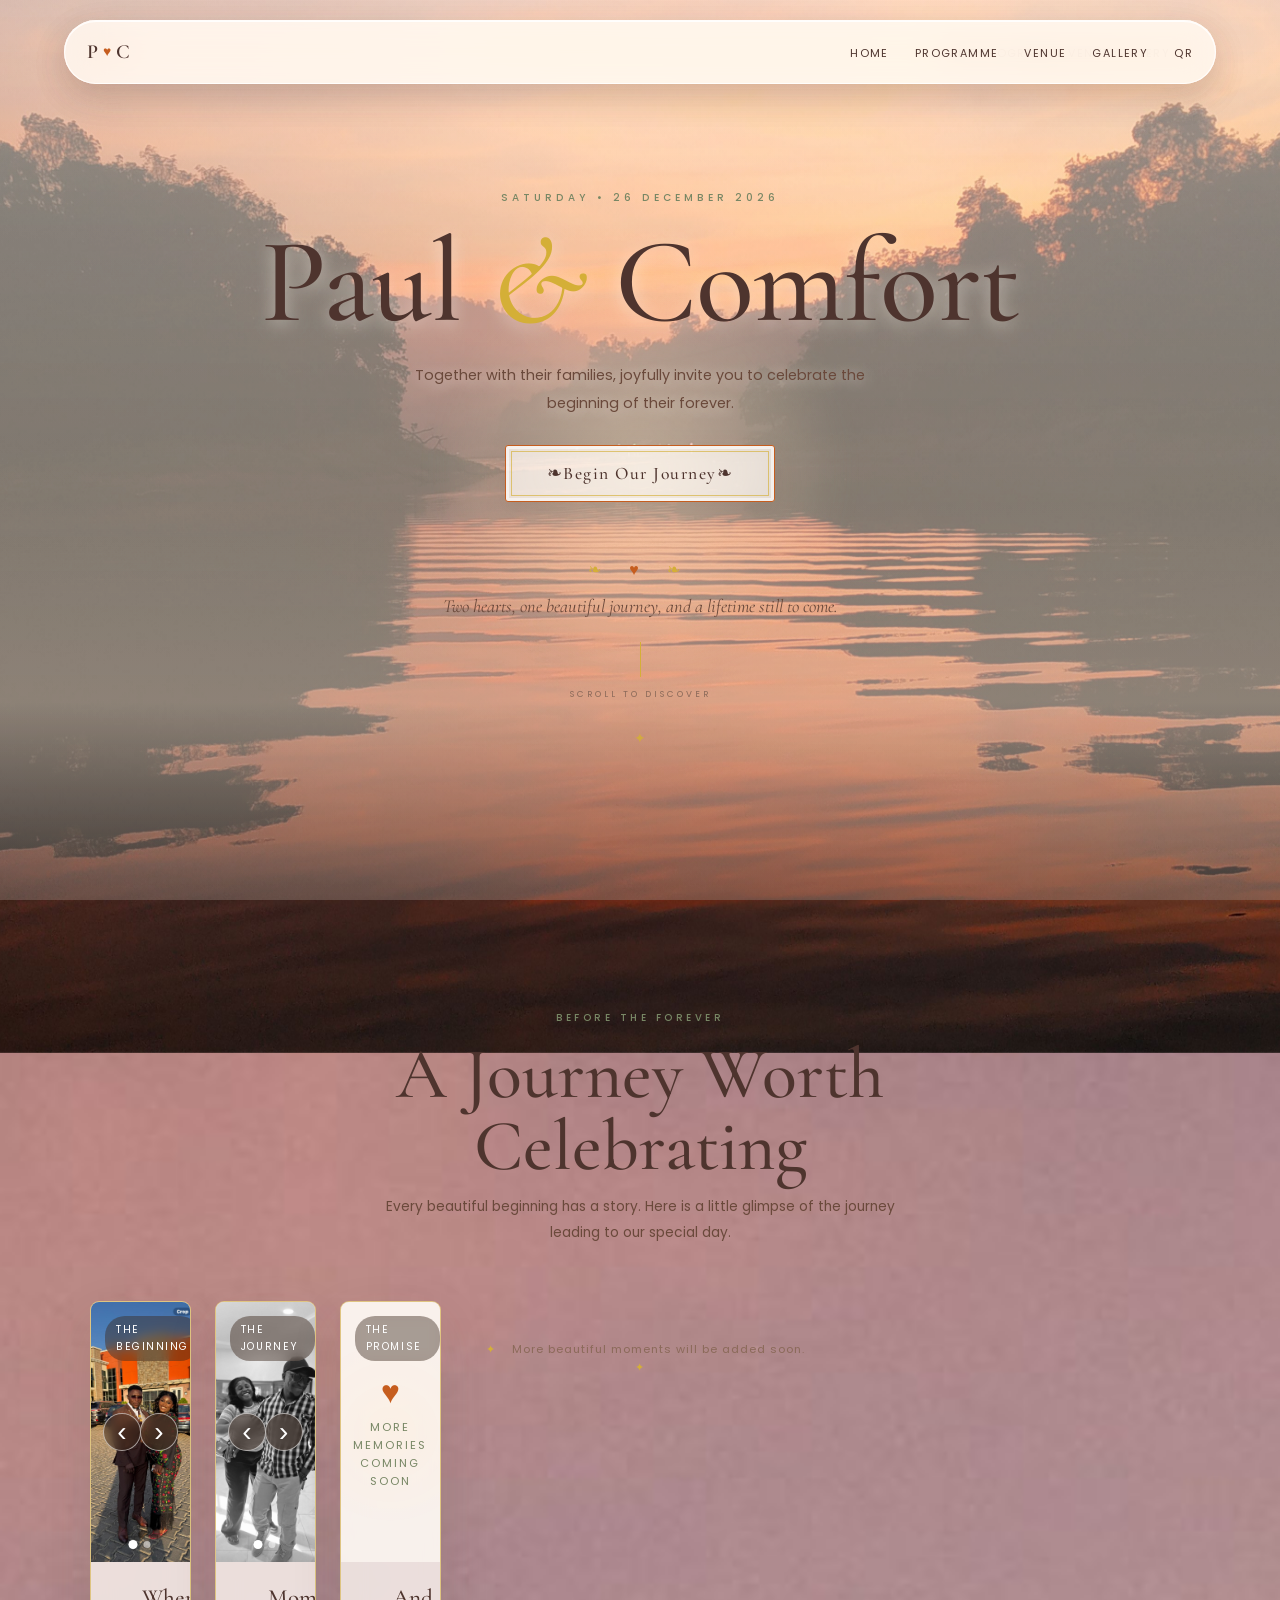
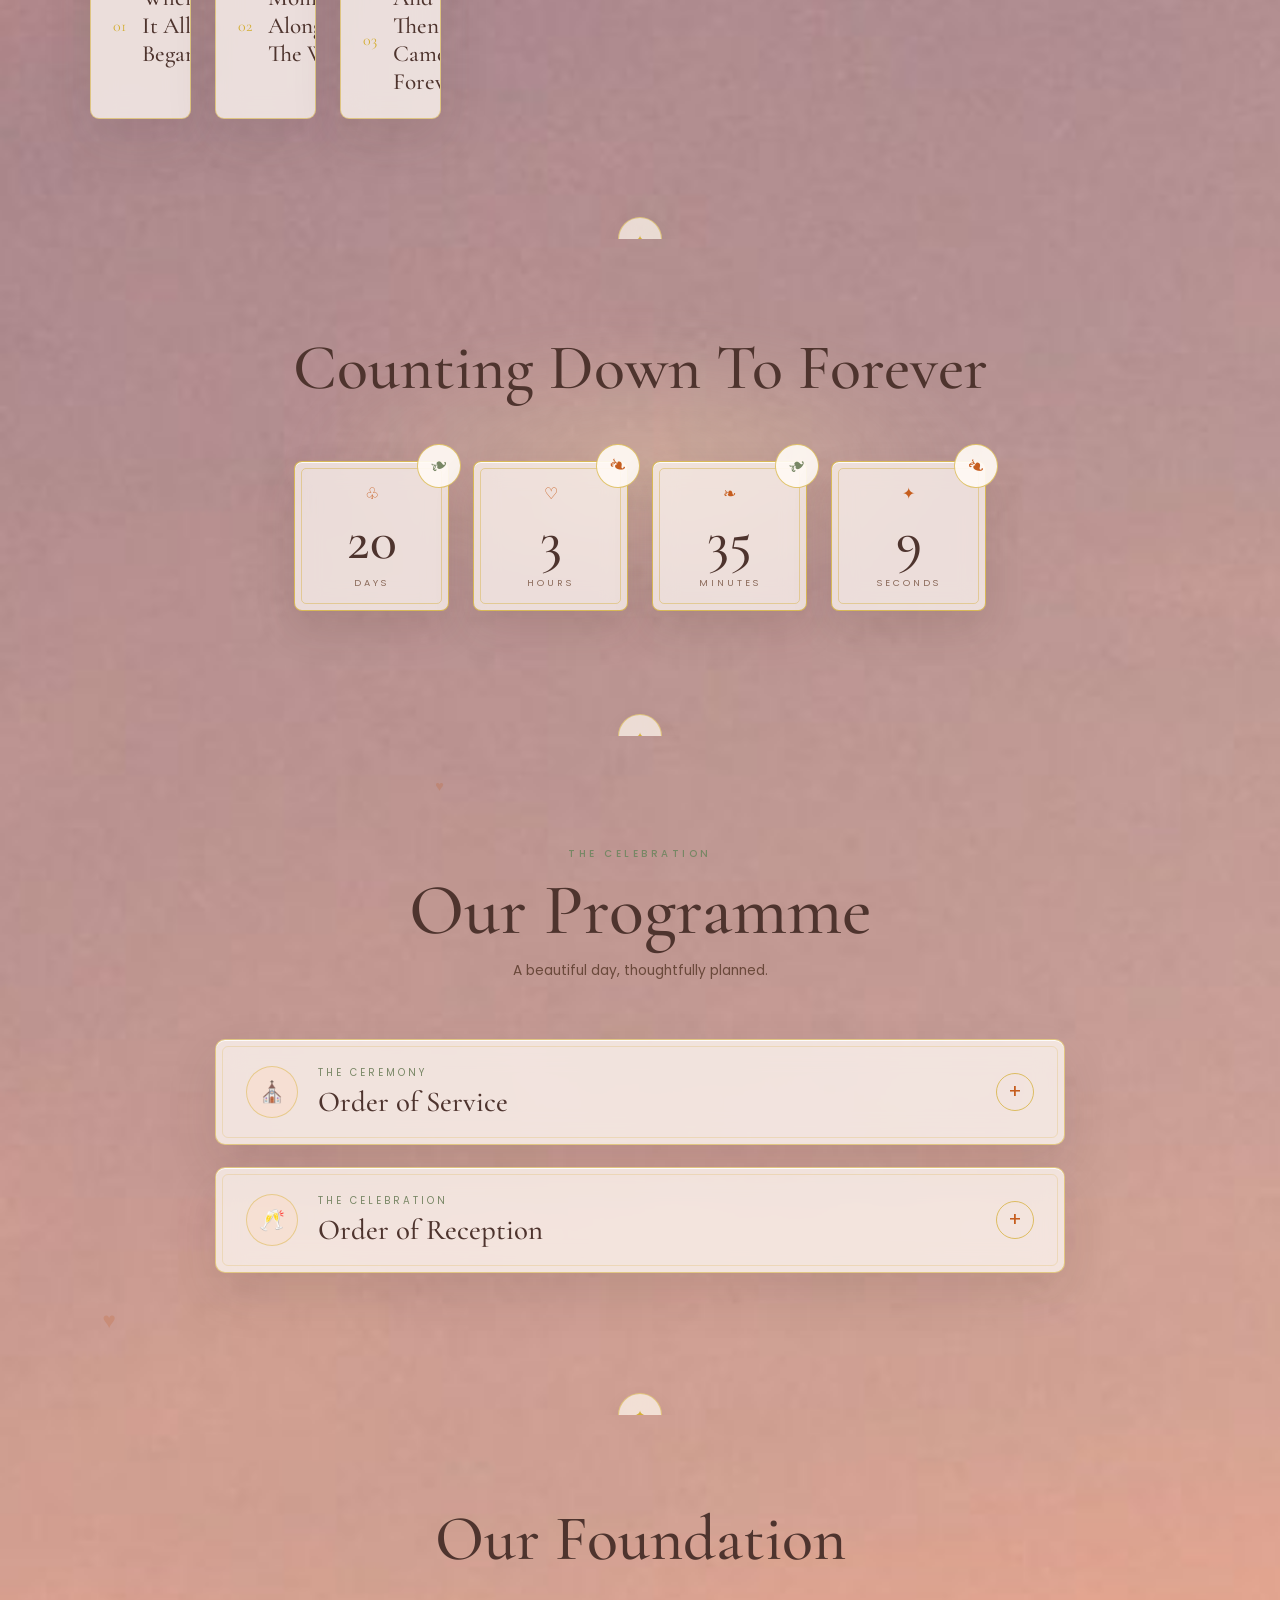
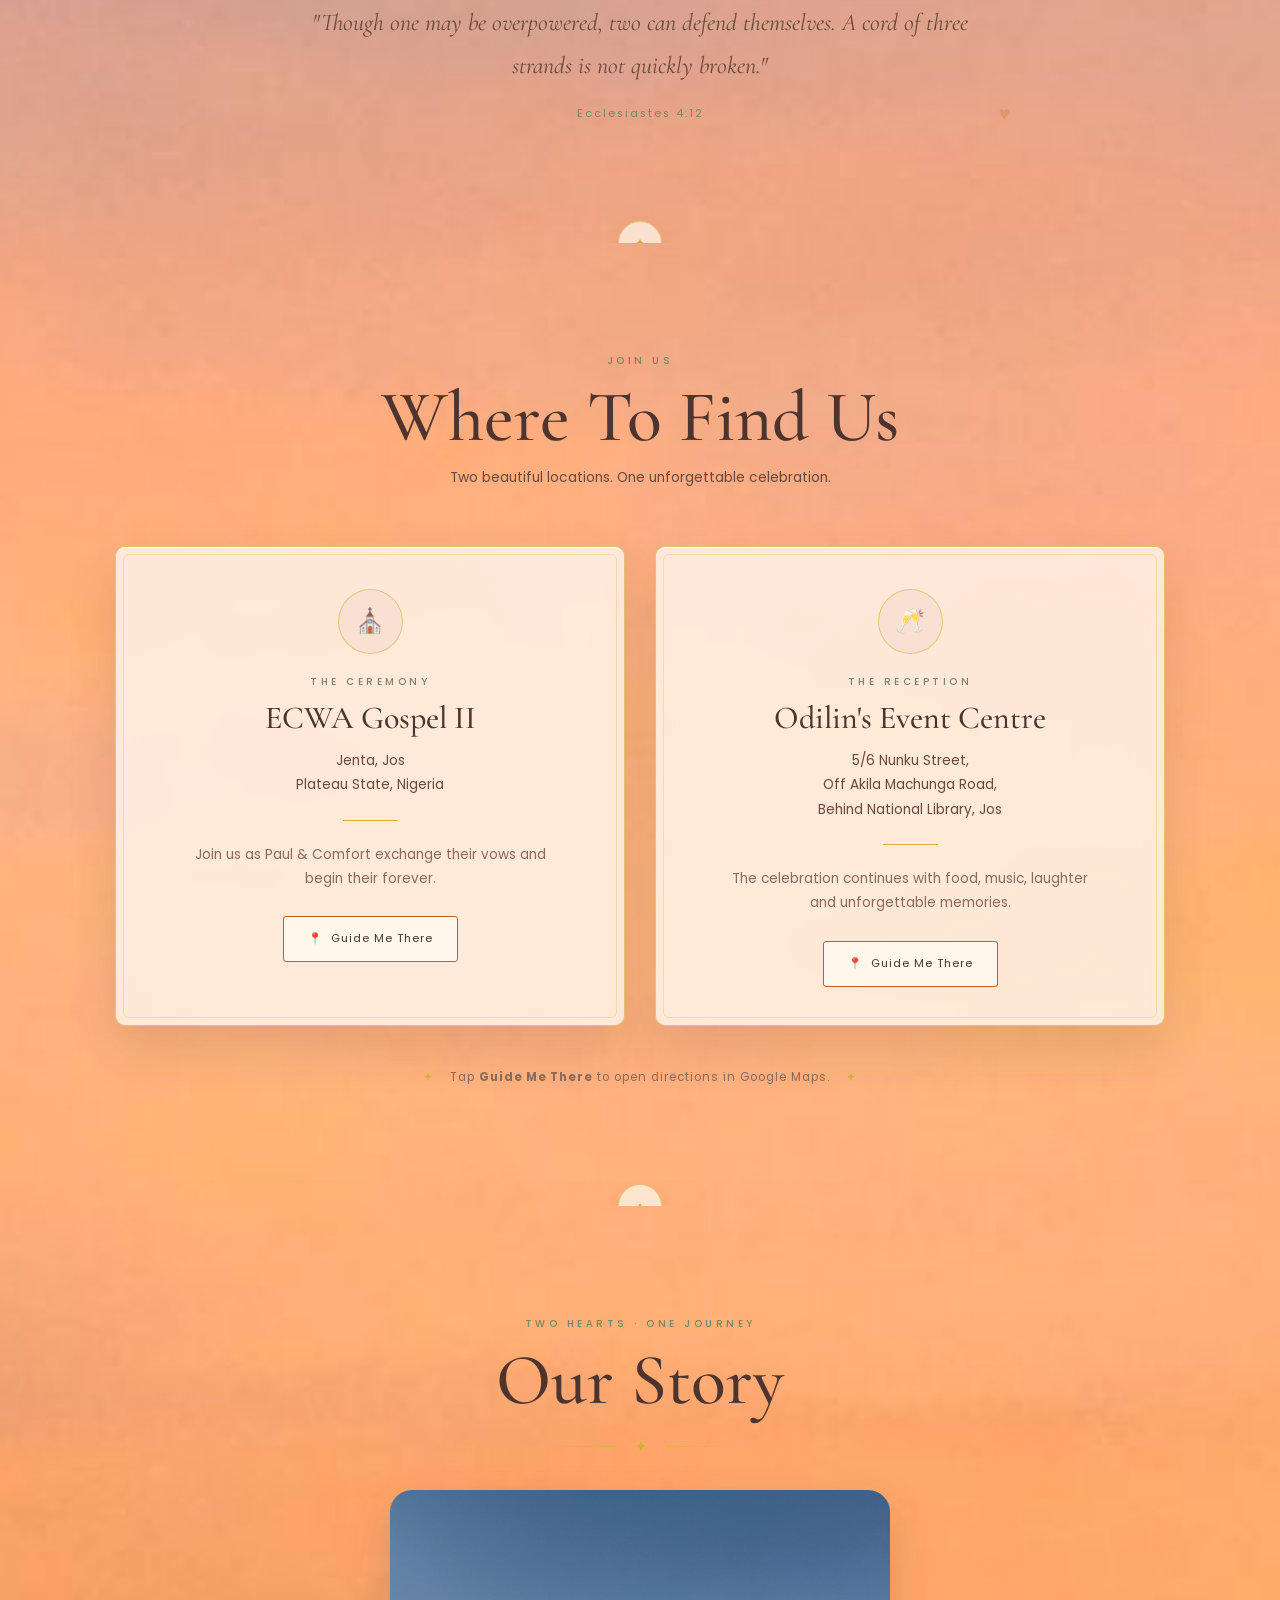
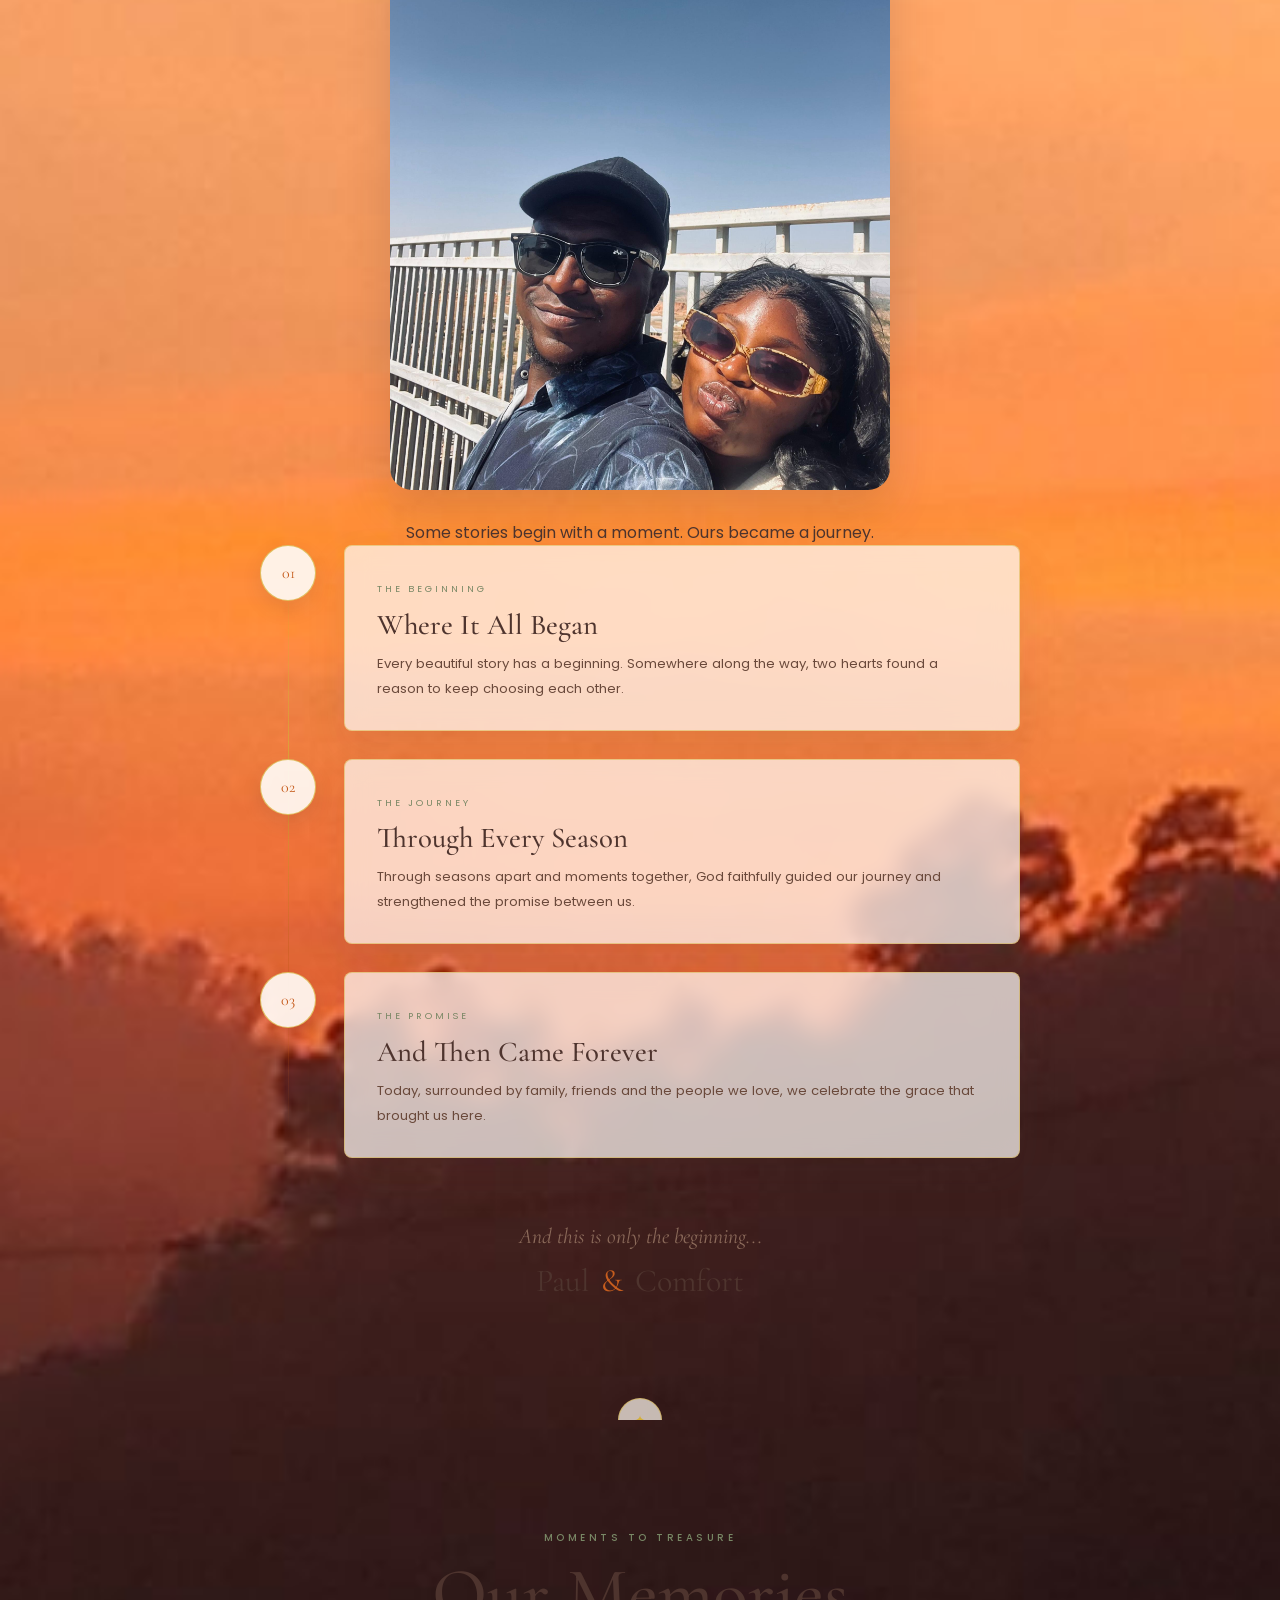
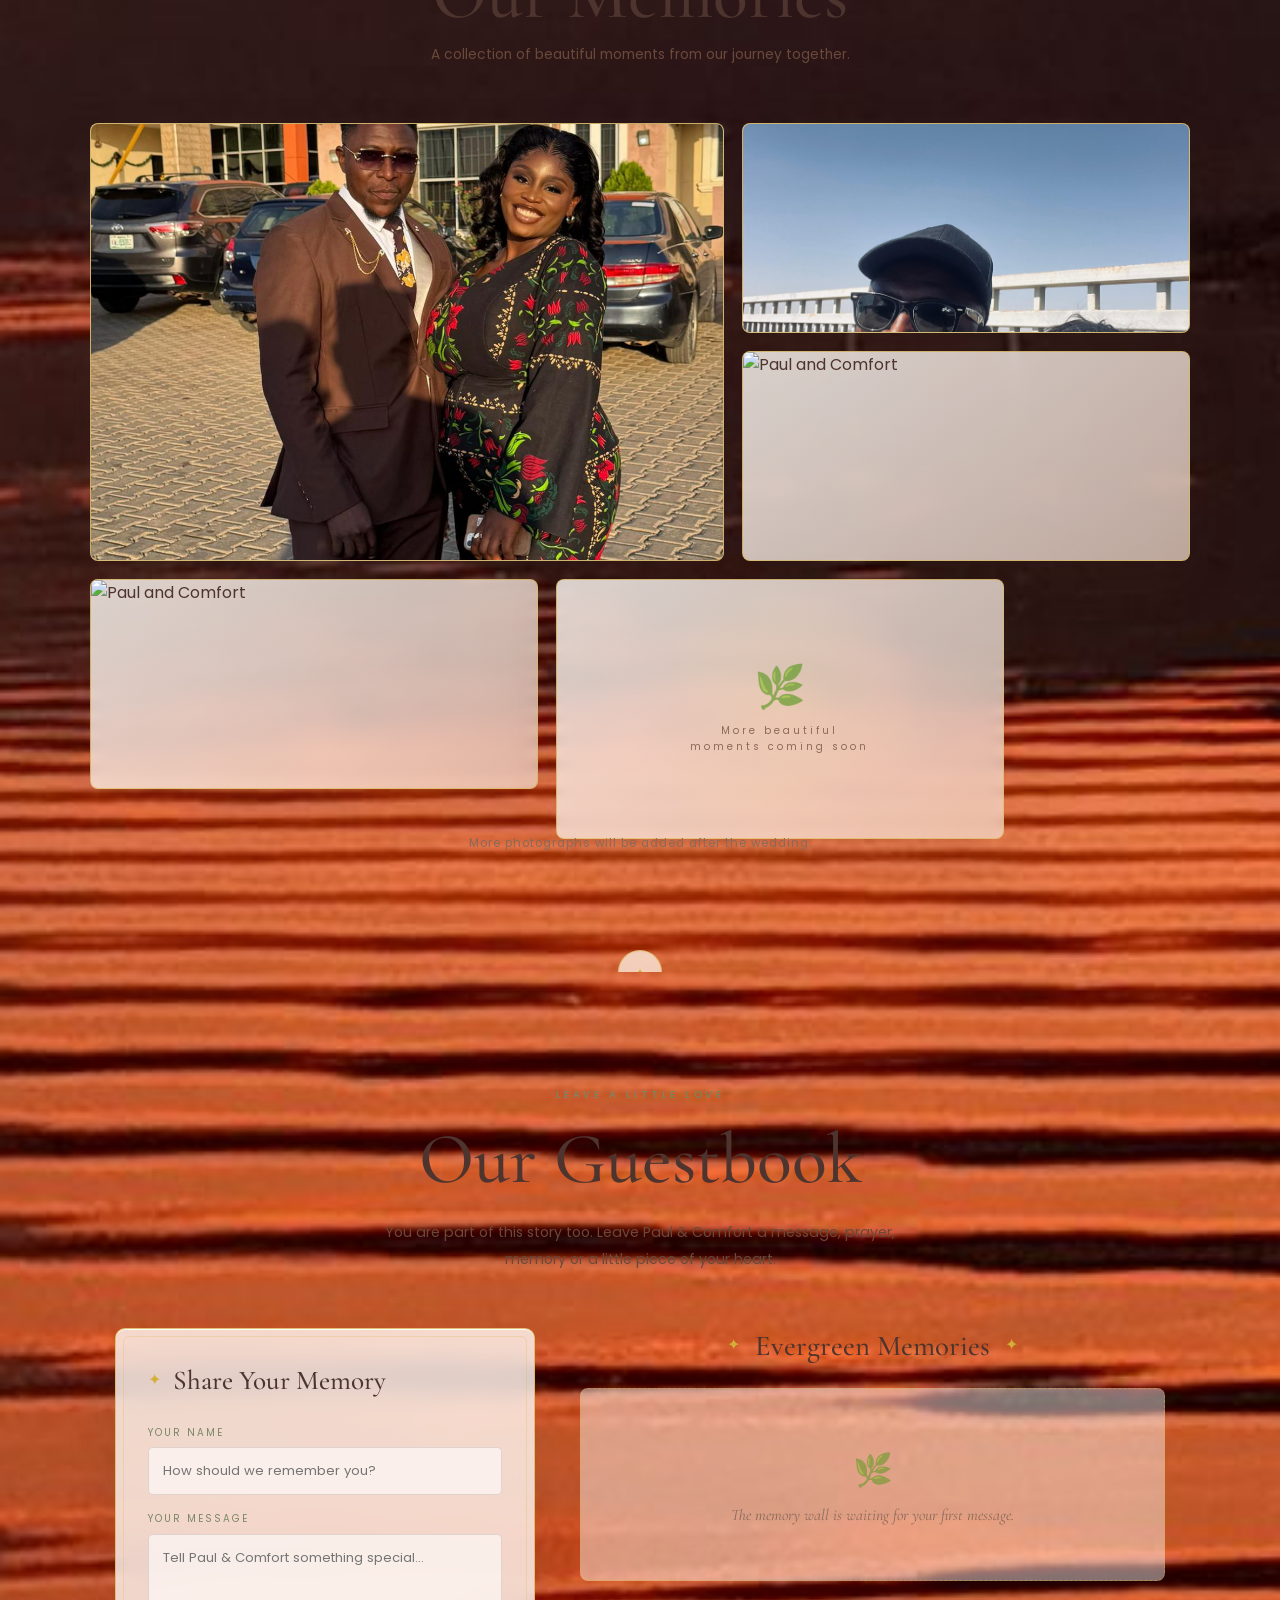
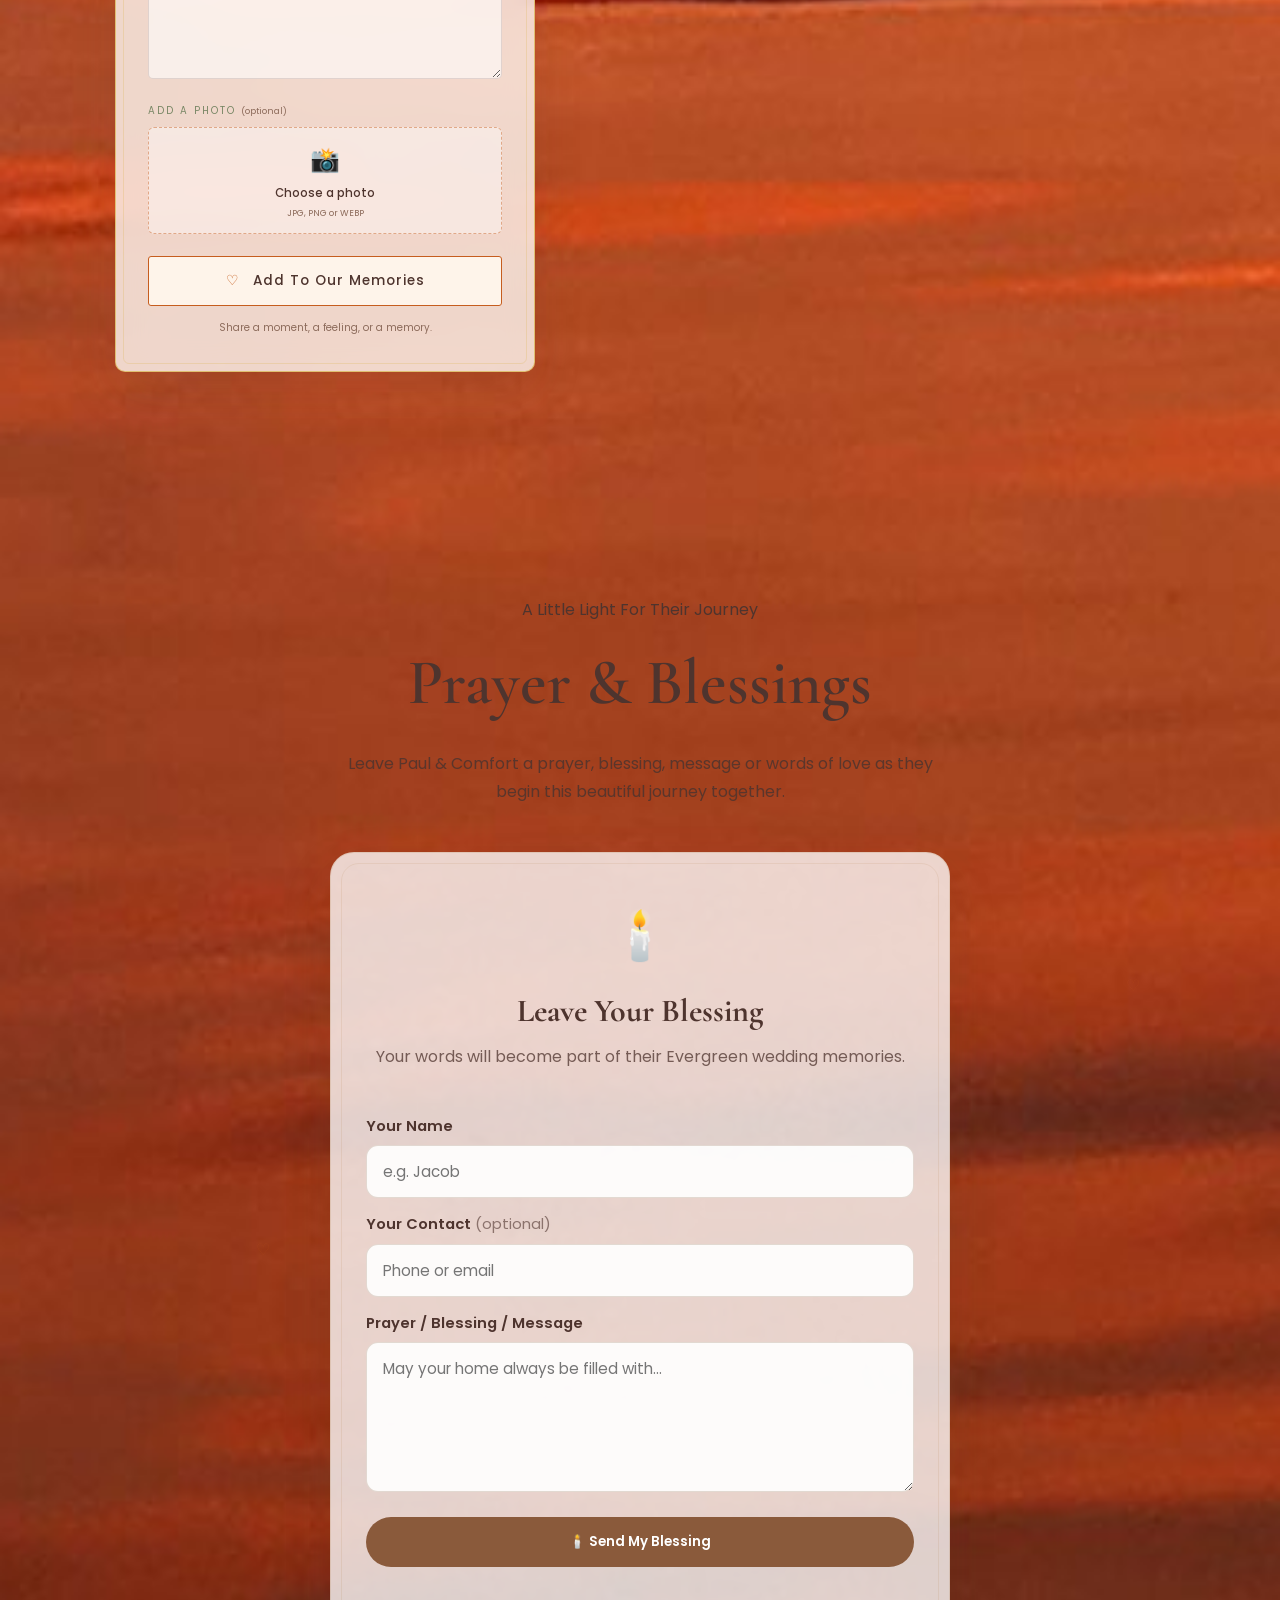
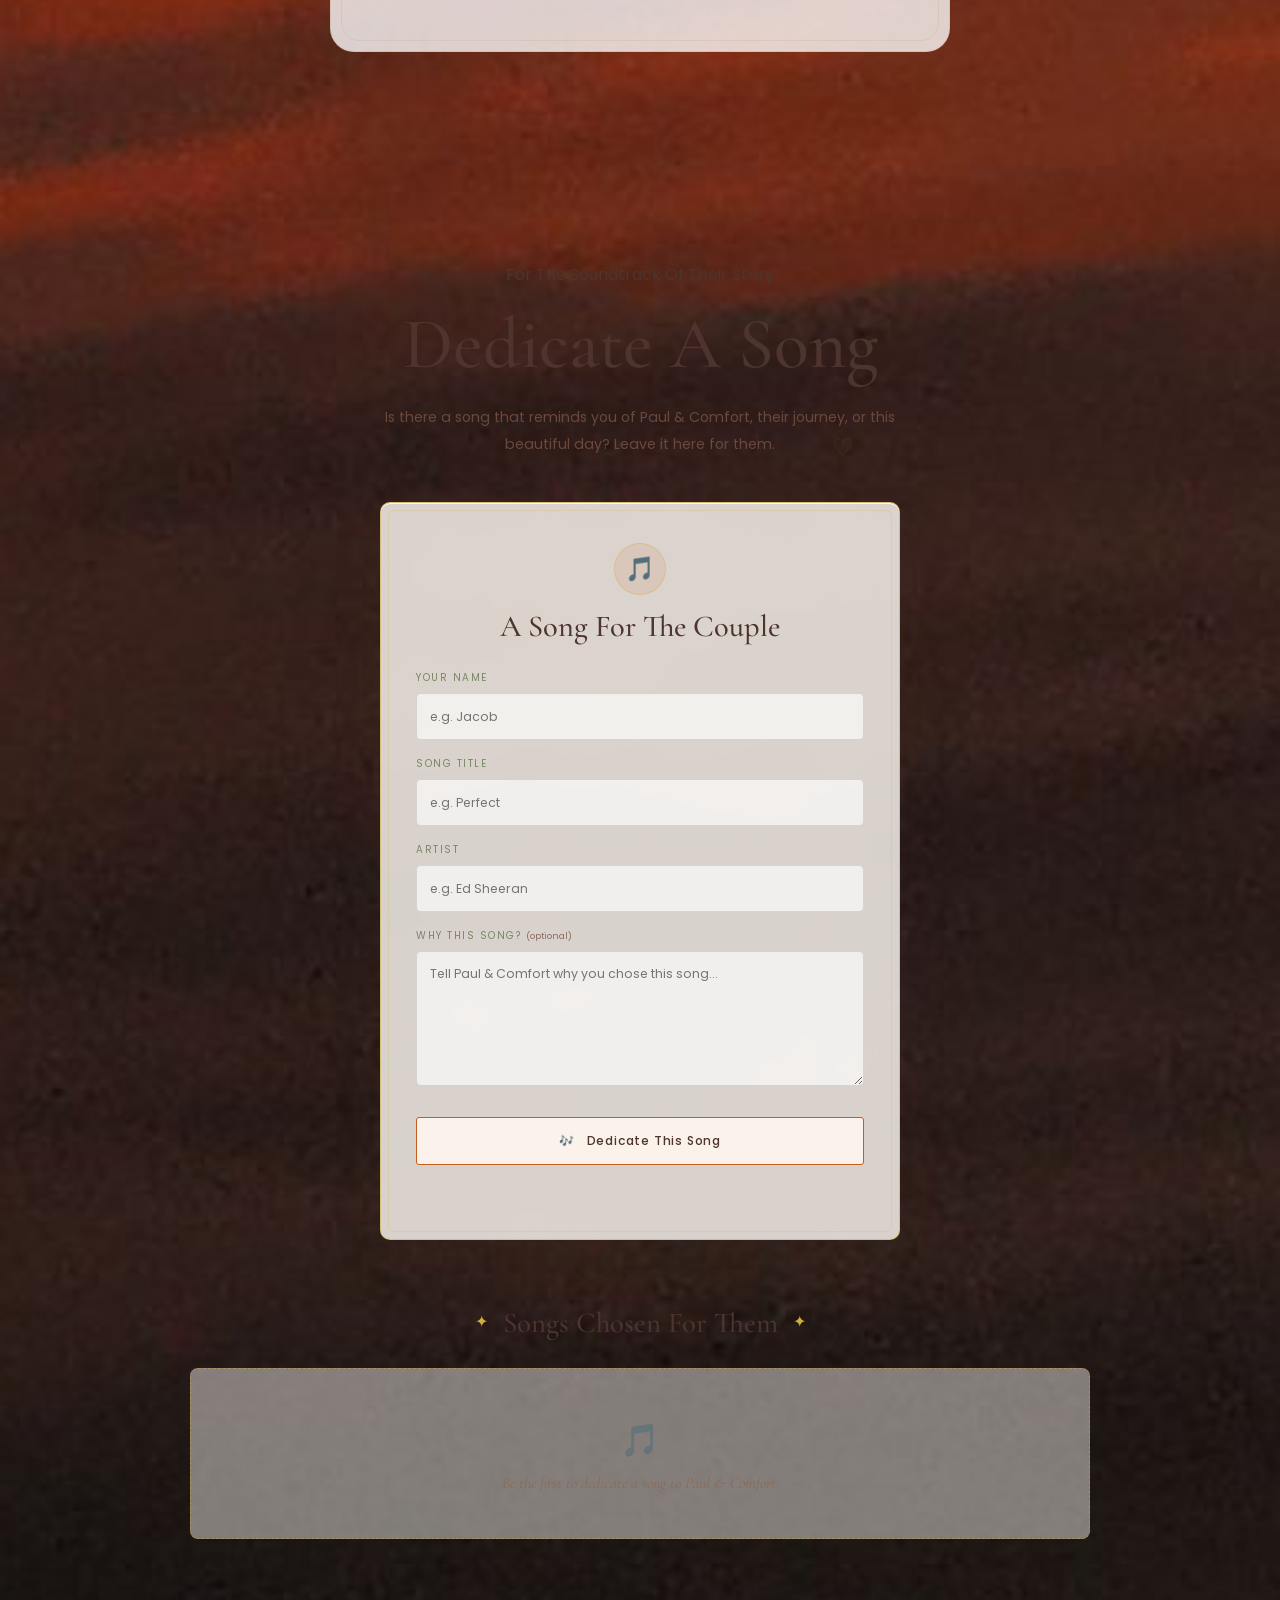
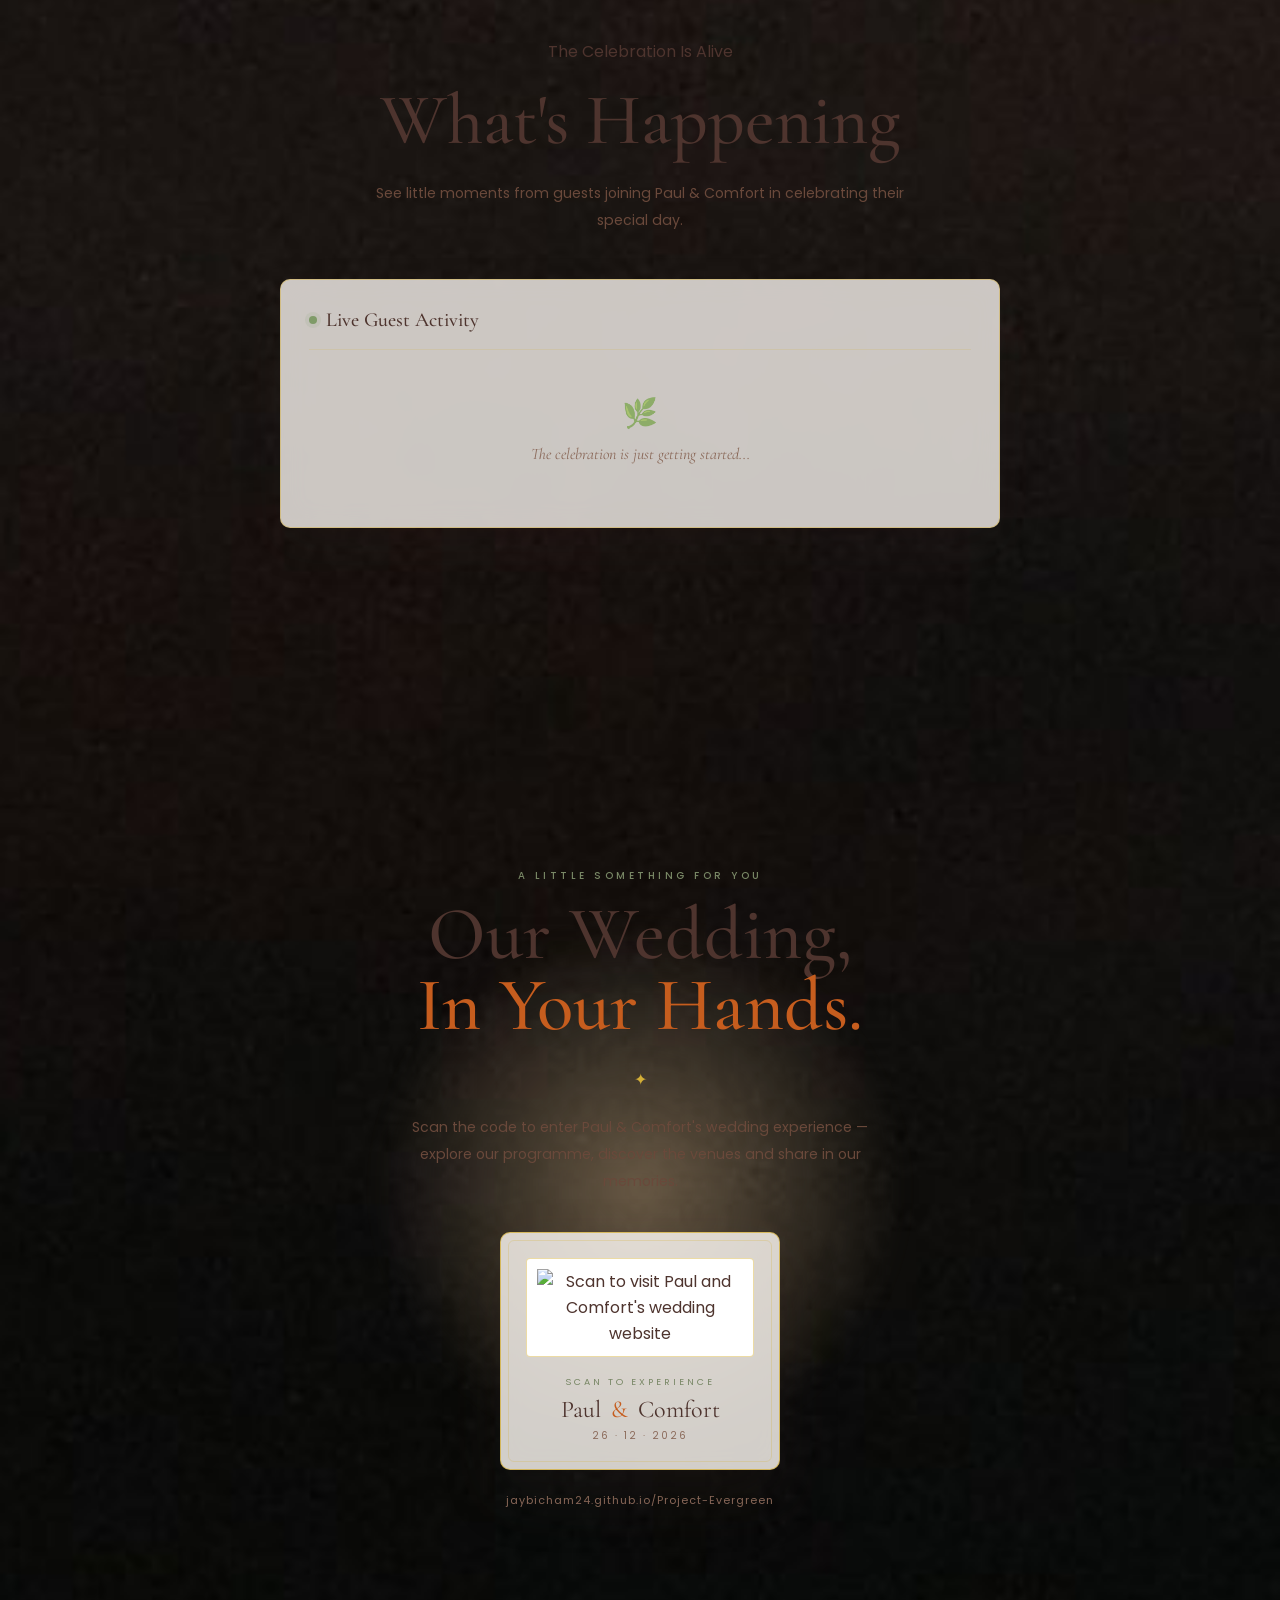
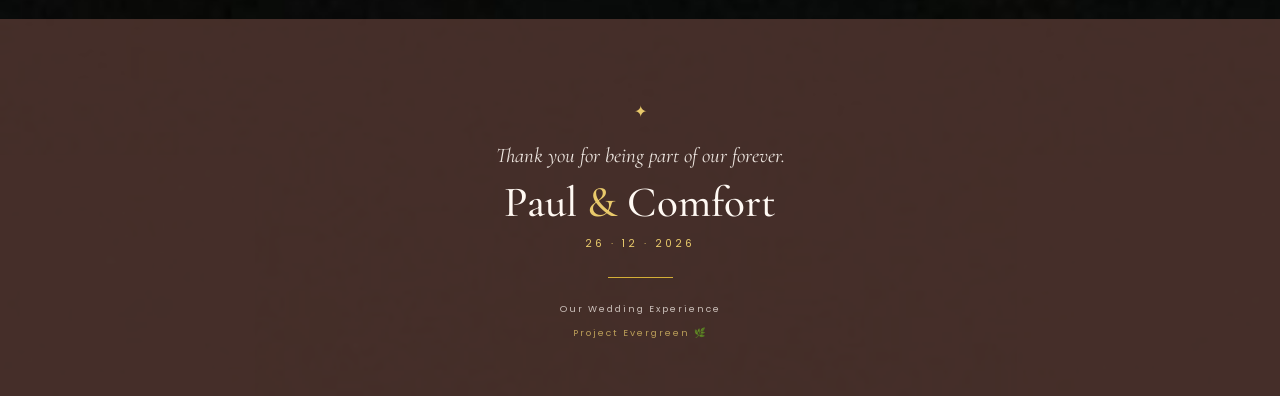
==== commit cc008d89: "Initial Project Evergreen website" ====
--- a/index.html
+++ b/index.html
@@ -48,9 +48,6 @@
 
    
 </div>
-    <section class="hero" id="home">
-
-        <!-- FLOATING HEARTS -->
 <div class="hearts" aria-hidden="true">
     <span class="heart heart-1">♥</span>
     <span class="heart heart-2">♡</span>
@@ -61,6 +58,33 @@
     <span class="heart heart-7">♥</span>
 </div>
 
+<nav class="navbar">
+    <div class="logo">
+        P <span class="heart">♥</span> C
+    </div>
+
+    <div class="nav-links">
+        <a href="#home">Home</a>
+        <a href="#programme">Programme</a>
+        <a href="#venue">Venue</a>
+        <a href="#gallery">Gallery</a>
+        <a href="#qr">QR</a>
+    </div>
+</nav>
+
+    <section class="hero" id="home">
+
+            <div class="botanical botanical-left">
+    <img src="assets/floral/top-left.svg" alt="" aria-hidden="true">
+</div>
+
+<div class="botanical botanical-right">
+    <img src="assets/floral/top-right.svg" alt="" aria-hidden="true">
+</div>
+
+        <!-- FLOATING HEARTS -->
+
+
        <nav class="navbar">
 
     <div class="logo">
@@ -115,9 +139,11 @@
 
     </p>
 
-    <a href="#countdown" class="main-btn">Begin Our Journey
-
-    </a>
+   <a href="#countdown" class="main-btn evergreen-btn">
+    <span class="btn-leaf left">❧</span>
+    <span class="btn-text">Begin Our Journey</span>
+    <span class="btn-leaf right">❧</span>
+</a>
     <div class="home-welcome">
 
     <div class="home-ornament">
@@ -159,45 +185,104 @@
 
     <div class="prelude-cards">
 
-        <div class="prelude-card">
-            <div class="prelude-image">
+       <div class="prelude-cards">
+
+    <!-- CARD 01 -->
+    <div class="prelude-card">
+        <div class="prelude-image photo-carousel" data-carousel="beginning">
+
+            <img
+                src="assets/images/som.jpeg"
+                alt="Paul and Comfort"
+                class="carousel-photo active"
+            >
+
+            <img
+                src="assets/images/11.jpeg"
+                alt="Paul and Comfort"
+                class="carousel-photo"
+            >
+
+            <button class="carousel-btn carousel-prev" type="button">‹</button>
+            <button class="carousel-btn carousel-next" type="button">›</button>
+
+            <div class="carousel-dots">
+                <span class="carousel-dot active"></span>
+                <span class="carousel-dot"></span>
+            </div>
+
+            <div class="carousel-label">
+                THE BEGINNING
+            </div>
+
+        </div>
+
+        <div class="prelude-caption">
+            <span>01</span>
+            <h3>Where It All Began</h3>
+        </div>
+    </div>
+
+
+    <!-- CARD 02 -->
+    <div class="prelude-card">
+        <div class="prelude-image photo-carousel" data-carousel="journey">
+
+            <img
+                src="assets/images/his1.jpeg"
+                alt="Paul and Comfort"
+                class="carousel-photo active"
+            >
+
+            <img
+                src="assets/images/ooo2.jpeg"
+                alt="Paul and Comfort"
+                class="carousel-photo"
+            >
+
+            <button class="carousel-btn carousel-prev" type="button">‹</button>
+            <button class="carousel-btn carousel-next" type="button">›</button>
+
+            <div class="carousel-dots">
+                <span class="carousel-dot active"></span>
+                <span class="carousel-dot"></span>
+            </div>
+
+            <div class="carousel-label">
+                THE JOURNEY
+            </div>
+
+        </div>
+
+        <div class="prelude-caption">
+            <span>02</span>
+            <h3>Moments Along The Way</h3>
+        </div>
+    </div>
+
+
+    <!-- CARD 03 -->
+    <div class="prelude-card">
+        <div class="prelude-image photo-carousel" data-carousel="promise">
+
+            <div class="carousel-coming-soon">
                 <span>♥</span>
-                <p>THE BEGINNING</p>
-            </div>
-
-            <div class="prelude-caption">
-                <span>01</span>
-                <h3>Where It All Began</h3>
-            </div>
-        </div>
-
-
-        <div class="prelude-card">
-            <div class="prelude-image">
-                <span>✦</span>
-                <p>THE JOURNEY</p>
-            </div>
-
-            <div class="prelude-caption">
-                <span>02</span>
-                <h3>Moments Along The Way</h3>
-            </div>
-        </div>
-
-
-        <div class="prelude-card">
-            <div class="prelude-image">
-                <span>♥</span>
-                <p>THE PROMISE</p>
-            </div>
-
-            <div class="prelude-caption">
-                <span>03</span>
-                <h3>And Then Came Forever</h3>
-            </div>
-        </div>
-
-    </div>
+                <p>MORE MEMORIES<br>COMING SOON</p>
+            </div>
+
+            <div class="carousel-label">
+                THE PROMISE
+            </div>
+
+        </div>
+
+        <div class="prelude-caption">
+            <span>03</span>
+            <h3>And Then Came Forever</h3>
+        </div>
+    </div>
+
+</div>
 
     <div class="prelude-note">
         <span>✦</span>
@@ -252,9 +337,7 @@
 
 
 
-    <!-- SCRIPTURE -->
-
-    <section class="scripture hidden">
+   
 
         <!-- WEDDING PROGRAMME -->
 
@@ -500,33 +583,25 @@
 </section>
 
 
-
-
-        <h2>
-
-            Our Foundation
-
-        </h2>
-
-        <blockquote>
-
-            "Though one may be overpowered,
-
-            two can defend themselves.
-
-            A cord of three strands
-
-            is not quickly broken."
-
-        </blockquote>
-
-        <p>
-
-            Ecclesiastes 4:12
-
-        </p>
-
-    </section>
+<!-- SCRIPTURE -->
+<section class="scripture hidden">
+
+    <h2>
+        Our Foundation
+    </h2>
+
+    <blockquote>
+        "Though one may be overpowered,
+        two can defend themselves.
+        A cord of three strands
+        is not quickly broken."
+    </blockquote>
+
+    <p>
+        Ecclesiastes 4:12
+    </p>
+
+</section>
 
 
 
@@ -659,7 +734,7 @@
 
 
 
-    <!-- OUR STORY -->
+  <!-- OUR STORY -->
 
 <section class="story hidden" id="story">
 
@@ -669,33 +744,74 @@
             TWO HEARTS · ONE JOURNEY
         </p>
 
-        <h2>
-            Our Story
-        </h2>
+        <h2>Our Story</h2>
 
         <div class="story-divider">
-            ✦
-        </div>
-
-        <p class="story-text">
-            Through seasons apart and moments together,
-            God has faithfully guided our journey.
-        </p>
-
-        <p class="story-text">
-            Today, we celebrate not only the love
-            that brought us together, but the grace
-            that has carried us this far.
-        </p>
-
-        <p class="story-text">
-            With grateful hearts and surrounded by
-            the people we love, we begin this beautiful
-            new chapter together.
-        </p>
-
-        <div class="story-signature">
-            Paul <span>&</span> Comfort
+            <span>✦</span>
+        </div>
+
+        <img src="assets/images/11.jpeg"
+     alt="Paul and Comfort"
+     class="story-couple-photo">
+
+        <div class="story-opening">
+            <p>
+                Some stories begin with a moment.
+                Ours became a journey.
+            </p>
+        </div>
+
+        <div class="story-timeline">
+
+            <div class="story-step">
+                <div class="story-marker">01</div>
+                <div class="story-card">
+                    <span class="story-card-label">THE BEGINNING</span>
+                    <h3>Where It All Began</h3>
+                    <p>
+                        Every beautiful story has a beginning.
+                        Somewhere along the way, two hearts
+                        found a reason to keep choosing each other.
+                    </p>
+                </div>
+            </div>
+
+            <div class="story-step">
+                <div class="story-marker">02</div>
+                <div class="story-card">
+                    <span class="story-card-label">THE JOURNEY</span>
+                    <h3>Through Every Season</h3>
+                    <p>
+                        Through seasons apart and moments together,
+                        God faithfully guided our journey and
+                        strengthened the promise between us.
+                    </p>
+                </div>
+            </div>
+
+            <div class="story-step">
+                <div class="story-marker">03</div>
+                <div class="story-card">
+                    <span class="story-card-label">THE PROMISE</span>
+                    <h3>And Then Came Forever</h3>
+                    <p>
+                        Today, surrounded by family, friends and
+                        the people we love, we celebrate the grace
+                        that brought us here.
+                    </p>
+                </div>
+            </div>
+
+        </div>
+
+        <div class="story-closing">
+            <p>
+                And this is only the beginning...
+            </p>
+
+            <div class="story-signature">
+                Paul <span>&</span> Comfort
+            </div>
         </div>
 
     </div>
@@ -726,75 +842,400 @@
     </div>
 
 
-    <div class="gallery-grid">
-
-        <div class="gallery-item gallery-large">
-
-            <div class="gallery-placeholder">
-                <span>🌿</span>
-                <p>
-                    Wedding moments
-                    coming soon
-                </p>
-            </div>
-
-        </div>
-
-
-        <div class="gallery-item">
-
-            <div class="gallery-placeholder">
-                <span>♥</span>
-                <p>
-                    Paul & Comfort
-                </p>
-            </div>
-
-        </div>
-
-
-        <div class="gallery-item">
-
-            <div class="gallery-placeholder">
-                <span>✦</span>
-                <p>
-                    Our celebration
-                </p>
-            </div>
-
-        </div>
-
-
-        <div class="gallery-item">
-
-            <div class="gallery-placeholder">
-                <span>🌿</span>
-                <p>
-                    Memories
-                </p>
-            </div>
-
-        </div>
-
-
-        <div class="gallery-item">
-
-            <div class="gallery-placeholder">
-                <span>♥</span>
-                <p>
-                    Forever begins
-                </p>
-            </div>
-
-        </div>
-
-    </div>
+   <div class="gallery-grid">
+
+    <!-- PHOTO 1 -->
+    <div class="gallery-item gallery-large">
+        <img
+            src="assets/images/som.jpeg"
+            alt="Paul and Comfort"
+        >
+    </div>
+
+    <!-- PHOTO 2 -->
+    <div class="gallery-item">
+        <img
+            src="assets/images/11.jpeg"
+            alt="Paul and Comfort"
+        >
+    </div>
+
+    <!-- PHOTO 3 -->
+    <div class="gallery-item">
+        <img
+            src="assets/images/couple-formal.jpeg"
+            alt="Paul and Comfort"
+        >
+    </div>
+
+    <!-- PHOTO 4 -->
+    <div class="gallery-item">
+        <img
+            src="assets/images/couple-closeup.jpeg"
+            alt="Paul and Comfort"
+        >
+    </div>
+
+    <!-- FUTURE PHOTO -->
+    <div class="gallery-item gallery-coming-soon">
+        <div class="gallery-placeholder">
+            <span>🌿</span>
+            <p>
+                More beautiful<br>
+                moments coming soon
+            </p>
+        </div>
+    </div>
+
+</div>
 
 
     <p class="gallery-note">
         More photographs will be added
         after the wedding.
     </p>
+
+</section>
+
+<!-- ================= GUESTBOOK ================= -->
+
+<section class="guestbook hidden" id="guestbook">
+
+    <div class="guestbook-intro">
+        <p class="section-label">LEAVE A LITTLE LOVE</p>
+        <h2>Our Guestbook</h2>
+        <p>
+            You are part of this story too.
+            Leave Paul & Comfort a message, prayer,
+            memory or a little piece of your heart.
+        </p>
+    </div>
+
+    <div class="guestbook-layout">
+
+        <form class="guestbook-form" id="guestbookForm">
+
+    <div class="form-heading">
+        <span>✦</span>
+        <h3>Share Your Memory</h3>
+    </div>
+
+    <label for="guestName">Your Name</label>
+    <input
+        type="text"
+        id="guestName"
+        placeholder="How should we remember you?"
+        maxlength="60"
+        required
+    >
+
+    <label for="guestMessage">Your Message</label>
+    <textarea
+        id="guestMessage"
+        placeholder="Tell Paul & Comfort something special..."
+        maxlength="500"
+        required
+    ></textarea>
+
+    <label for="guestPhoto">Add a Photo <span>(optional)</span></label>
+
+    <div class="photo-upload">
+        <input
+            type="file"
+            id="guestPhoto"
+            accept="image/*"
+        >
+
+        <div class="photo-upload-content">
+            <span>📸</span>
+            <strong>Choose a photo</strong>
+            <small>JPG, PNG or WEBP</small>
+        </div>
+    </div>
+
+    <div id="photoPreview" class="photo-preview"></div>
+
+    <button type="submit" class="guestbook-submit">
+        <span>♡</span>
+        Add To Our Memories
+    </button>
+
+    <p class="guestbook-note">
+        Share a moment, a feeling, or a memory.
+    </p>
+
+</form>
+
+
+        <div class="memory-wall">
+
+            <div class="memory-wall-heading">
+                <span>✦</span>
+                <h3>Evergreen Memories</h3>
+                <span>✦</span>
+            </div>
+
+            <div id="memoryList" class="memory-list">
+
+                <div class="memory-empty" id="memoryEmpty">
+                    <span>🌿</span>
+                    <p>
+                        The memory wall is waiting
+                        for your first message.
+                    </p>
+                </div>
+
+            </div>
+
+        </div>
+
+    </div>
+
+</section>
+
+<!-- =========================================
+     PRIVATE MESSAGE
+     ========================================= -->
+
+<section class="private-message" id="privateMessage">
+
+    <div class="private-message-intro reveal">
+
+        <p class="section-kicker">A Little Light For Their Journey</p>
+
+        <h2>Prayer & Blessings</h2>
+
+        <p>
+            Leave Paul & Comfort a prayer, blessing,
+            message or words of love as they begin
+            this beautiful journey together.
+        </p>
+
+    </div>
+
+    <div class="private-message-card reveal">
+
+        <div class="private-message-icon">
+            🕯️
+        </div>
+
+        <h3>Leave Your Blessing</h3>
+
+        <p>
+            Your words will become part of their
+            Evergreen wedding memories.
+        </p>
+
+        <form id="privateMessageForm">
+
+            <label for="privateGuestName">
+                Your Name
+            </label>
+
+            <input
+                type="text"
+                id="privateGuestName"
+                placeholder="e.g. Jacob"
+                required
+            >
+
+            <label for="privateGuestContact">
+                Your Contact
+                <span>(optional)</span>
+            </label>
+
+            <input
+                type="text"
+                id="privateGuestContact"
+                placeholder="Phone or email"
+            >
+
+            <label for="privateMessageText">
+                Prayer / Blessing / Message
+            </label>
+
+            <textarea
+                id="privateMessageText"
+                placeholder="May your home always be filled with..."
+                required
+            ></textarea>
+
+            <button
+                type="submit"
+                class="private-message-submit"
+            >
+                🕯️ Send My Blessing
+            </button>
+
+            <p
+                class="private-message-status"
+                id="privateMessageStatus"
+            ></p>
+
+        </form>
+
+    </div>
+
+</section>
+<!-- =========================================
+     🎵 SONG DEDICATIONS
+     ========================================= -->
+
+<section class="song-dedications hidden" id="songDedications">
+
+    <div class="song-dedication-intro reveal">
+
+        <p class="section-kicker">For The Soundtrack Of Their Story</p>
+
+        <h2>Dedicate A Song</h2>
+
+        <p>
+            Is there a song that reminds you of Paul & Comfort,
+            their journey, or this beautiful day?
+            Leave it here for them.
+        </p>
+
+    </div>
+
+    <div class="song-dedication-card reveal">
+
+        <div class="song-icon">🎵</div>
+
+        <h3>A Song For The Couple</h3>
+
+        <form id="songDedicationForm">
+
+            <label for="songGuestName">
+                Your Name
+            </label>
+
+            <input
+                type="text"
+                id="songGuestName"
+                placeholder="e.g. Jacob"
+                required
+            >
+
+            <label for="songTitle">
+                Song Title
+            </label>
+
+            <input
+                type="text"
+                id="songTitle"
+                placeholder="e.g. Perfect"
+                required
+            >
+
+            <label for="songArtist">
+                Artist
+            </label>
+
+            <input
+                type="text"
+                id="songArtist"
+                placeholder="e.g. Ed Sheeran"
+                required
+            >
+
+            <label for="songMessage">
+                Why This Song?
+                <span>(optional)</span>
+            </label>
+
+            <textarea
+                id="songMessage"
+                placeholder="Tell Paul & Comfort why you chose this song..."
+            ></textarea>
+
+            <button
+                type="submit"
+                class="song-submit"
+            >
+                <span>🎶</span>
+                Dedicate This Song
+            </button>
+
+            <p
+                class="song-status"
+                id="songStatus"
+            ></p>
+
+        </form>
+
+    </div>
+
+    
+
+    <!-- SONG DEDICATION WALL -->
+
+<div class="song-wall reveal">
+
+    <div class="song-wall-heading">
+        <span>✦</span>
+        <h3>Songs Chosen For Them</h3>
+        <span>✦</span>
+    </div>
+
+    <div class="song-list" id="songList">
+
+        <div class="song-empty" id="songEmpty">
+            <span>🎵</span>
+            <p>
+                Be the first to dedicate a song to Paul & Comfort.
+            </p>
+        </div>
+
+    </div>
+
+</div>
+
+<!-- =========================================
+     🟢 LIVE GUEST ACTIVITY
+     ========================================= -->
+
+<section class="guest-activity" id="guestActivity">
+
+    <div class="guest-activity-intro reveal">
+
+        <p class="section-kicker">The Celebration Is Alive</p>
+
+        <h2>What's Happening</h2>
+
+        <p>
+            See little moments from guests joining Paul & Comfort
+            in celebrating their special day.
+        </p>
+
+    </div>
+
+    <div class="activity-board reveal">
+
+        <div class="activity-heading">
+            <span class="activity-live-dot"></span>
+            <span>Live Guest Activity</span>
+        </div>
+
+        <div
+            class="activity-list"
+            id="activityList"
+        >
+
+            <div
+                class="activity-empty"
+                id="activityEmpty"
+            >
+                <span>🌿</span>
+                <p>
+                    The celebration is just getting started...
+                </p>
+            </div>
+
+        </div>
+
+    </div>
+
+</section>
 
 </section>
 
@@ -886,8 +1327,32 @@
 
 </footer>
 
-    <script src="script.js"></script>
-
+    <script src="https://cdn.jsdelivr.net/npm/@supabase/supabase-js@2"></script>
+    
+    <script>
+console.log("INDEX HTML LOADED");
+</script>
+
+<!-- MEMORY PHOTO VIEWER -->
+<div class="photo-viewer" id="photoViewer">
+
+    <button
+        class="photo-viewer-close"
+        id="photoViewerClose"
+        aria-label="Close photo viewer"
+    >
+        &times;
+    </button>
+
+    <img
+        src=""
+        alt="Wedding memory"
+        id="photoViewerImage"
+    >
+
+</div>
+
+<script src="script.js"></script>
 </body>
 
 </html>
--- a/style.css
+++ b/style.css
@@ -1,3973 +1,1776 @@
-/* =========================================================
-   PROJECT EVERGREEN
-   PAUL & COMFORT | OUR WEDDING EXPERIENCE
-   ========================================================= */
-
-
-/* =========================
-   DESIGN VARIABLES
-   ========================= */
-
-:root {
-    --primary: #C65D1E;
-    --primary-dark: #9E4315;
-    --secondary: #4E342E;
-    --accent: #D4AF37;
-
-    --terracotta: #B85C38;
-    --coffee: #5A3A2E;
-    --sage: #68745A;
-    --olive: #7A8060;
-
-    --cream: #FAF7F2;
-    --ivory: #FFFDF9;
-    --sand: #EAD8C8;
-    --rose: #D9A28F;
-
-    --text: #5F5149;
-
-}
-
-/* =========================
-   RESET
-   ========================= */
-
-* {
-    margin: 0;
-    padding: 0;
+@import url('https://fonts.googleapis.com/css2?family=Cormorant+Garamond:wght@400;500;600;700&family=Poppins:wght@300;400;500;600&display=swap');
+
+:root{
+  --burnt-orange:#C65D1E; --terracotta:#D97845; --soft-orange:#E9A06F;
+  --coffee:#4E342E; --mocha:#6A493B; --cocoa:#8B6A5A;
+  --ivory:#FFF9F3; --cream:#FDF1E8; --peach:#F6DED0; --sand:#E8C7B4;
+  --sage:#788765; --olive:#657451; --gold:#D4AF37; --light-gold:#E8C96B;
+  --glass:rgba(255,250,245,.76); --line:rgba(212,175,55,.55);
+  --shadow:0 20px 50px rgba(78,52,46,.13);
+}
+
+*{box-sizing:border-box;margin:0;padding:0}
+html{scroll-behavior:smooth}
+body{font-family:'Poppins',sans-serif;color:var(--coffee);background:#F7E0CC url('assets/images/sunset.jpg') center top/cover no-repeat;line-height:1.6;overflow-x:hidden}
+body::after{
+  content:"";
+  position:;
+  inset:0;
+
+  background:
+    linear-gradient(
+      180deg,
+      rgba(255,248,239,.52) 0%,
+      rgba(255,244,232,.46) 25%,
+      rgba(255,238,220,.42) 55%,
+      rgba(247,224,204,.48) 78%,
+      rgba(78,52,46,.28) 100%
+    );
+
+  pointer-events:none;
+  z-index:0;
+}
+body>*,section>*,footer>*{position:relative;z-index:2}
+a{color:inherit}
+
+/* LOADING */
+.loading-screen{position:fixed;inset:0;z-index:100000;display:flex;align-items:center;justify-content:center;background:linear-gradient(145deg,#FDF1E8,#F6DED0);animation:loadingExit 1s ease 2.2s forwards;pointer-events:none}
+.loading-logo{text-align:center;color:var(--coffee);animation:loadingRise 1s ease both}
+.loading-logo .leaf{font-size:2rem;margin-bottom:8px}
+.loading-logo h2{font:500 2.3rem 'Cormorant Garamond',serif}
+.loading-logo p{font-size:.65rem;letter-spacing:3px;color:var(--cocoa);text-transform:uppercase}
+@keyframes loadingRise{from{opacity:0;transform:translateY(15px)}to{opacity:1;transform:none}}
+@keyframes loadingExit{to{opacity:0;visibility:hidden}}
+
+/* HEARTS */
+.hearts{position:absolute;inset:0;overflow:hidden;pointer-events:none;z-index:1}
+.heart,.hearts span{position:absolute;color:rgba(198,93,30,.22);font-family:Georgia,serif;animation:floatHeart 8s ease-in-out infinite}
+.heart-1,.heart1{left:8%;top:22%;font-size:1.4rem;animation-delay:0s}.heart-2,.heart2{left:20%;top:70%;font-size:1rem;animation-delay:2s}.heart-3,.heart3{left:78%;top:25%;font-size:1.2rem;animation-delay:1s}.heart-4,.heart4{left:88%;top:68%;font-size:1rem;animation-delay:3s}.heart-5,.heart5{left:34%;top:18%;font-size:.9rem;animation-delay:4s}.heart-6,.heart6{left:65%;top:76%;font-size:1.5rem;animation-delay:1.5s}.heart-7{left:52%;top:30%;font-size:.8rem;animation-delay:3.5s}
+@keyframes floatHeart{0%,100%{transform:translateY(0) rotate(0);opacity:.25}50%{transform:translateY(-25px) rotate(8deg);opacity:.65}}
+
+/* NAVIGATION */
+.navbar{position:fixed!important;top:20px;left:50%;transform:translateX(-50%);width:min(90%,1200px);min-height:64px;display:flex;align-items:center;justify-content:space-between;padding:10px 22px;background:rgba(255,250,245,.65);border:1px solid rgba(255,255,255,.75);border-radius:50px;box-shadow:0 12px 35px rgba(78,52,46,.12),inset 0 1px rgba(255,255,255,.85);backdrop-filter:blur(18px) saturate(140%);-webkit-backdrop-filter:blur(18px) saturate(140%);z-index:99999!important;opacity:1!important;visibility:visible!important}
+.logo{display:flex;align-items:center;gap:5px;font:600 1.25rem 'Cormorant Garamond',serif}.logo .heart{position:static;color:var(--burnt-orange);animation:none;font-size:.85rem}.logo .initial{color:var(--coffee)}
+.navbar ul{display:flex;align-items:center;gap:26px;list-style:none}.navbar a{text-decoration:none;color:var(--coffee);font-size:.68rem;letter-spacing:1.4px;text-transform:uppercase;transition:.3s}.navbar a:hover{color:var(--burnt-orange)}
+
+/* HERO */
+.hero{position:relative;min-height:100vh;display:flex;align-items:center;justify-content:center;padding:120px 20px 80px;background:linear-gradient(180deg,rgba(255,225,195,.08),rgba(255,245,233,.18));overflow:hidden}
+.hero-content{position:relative;z-index:3;max-width:760px;text-align:center}.hero-content::before{content:"";position:absolute;width:420px;height:420px;top:50%;left:50%;transform:translate(-50%,-50%);background:radial-gradient(circle,rgba(255,232,195,.42),transparent 70%);filter:blur(12px);z-index:-1}
+.eyebrow,.section-label{font-size:.62rem;letter-spacing:3.5px;color:var(--sage);text-transform:uppercase;font-weight:500}.eyebrow{margin-bottom:18px}
+.hero h1{font:500 clamp(4rem,10vw,7.5rem)/.88 'Cormorant Garamond',serif;color:var(--coffee);letter-spacing:-1px}.hero h1 span{color:var(--burnt-orange);font-style:italic}.subtitle{max-width:520px;margin:28px auto;color:var(--mocha);font-size:.9rem;line-height:1.9}
+.main-btn,.evergreen-btn{position:relative;display:inline-flex;align-items:center;justify-content:center;min-width:270px;padding:17px 28px;background:rgba(255,250,245,.72);border:1px solid var(--burnt-orange);border-radius:3px;color:var(--coffee);text-decoration:none;font:500 1.1rem 'Cormorant Garamond',serif;letter-spacing:1.5px;box-shadow:0 12px 30px rgba(78,52,46,.12),inset 0 0 0 3px rgba(255,255,255,.55);backdrop-filter:blur(8px);transition:.35s}
+.main-btn::before,.evergreen-btn::before{content:"";position:absolute;inset:5px;border:1px solid rgba(212,175,55,.65);pointer-events:none}.main-btn:hover,.evergreen-btn:hover{transform:translateY(-4px);background:rgba(255,248,239,.95);box-shadow:0 18px 40px rgba(78,52,46,.18)}
+.home-welcome{margin-top:55px}.home-ornament{color:var(--gold);font-size:1rem;letter-spacing:12px}.home-ornament span{color:var(--burnt-orange)}.home-message{margin:12px auto 25px;font:italic 1.15rem 'Cormorant Garamond',serif;color:var(--mocha)}.home-scroll{font-size:.55rem;letter-spacing:3px;color:var(--cocoa)}.home-scroll span{display:block;width:1px;height:35px;margin:0 auto 10px;background:var(--gold);animation:scrollLine 1.8s ease-in-out infinite}@keyframes scrollLine{50%{height:50px;opacity:.45}}
+
+/* SHARED SECTIONS */
+.prelude,.countdown-section,.scripture,.programme,.venues,.story,.gallery,.qr-experience{position:relative;overflow:hidden;background:transparent!important}
+.prelude,.scripture,.programme,.venues,.story,.gallery{padding:110px 20px 120px}.prelude-intro,.gallery-intro,.programme-intro{max-width:700px;margin:0 auto 55px;text-align:center}.prelude-intro h2,.programme-intro h2,.gallery-intro h2,.venues h2,.story-inner>h2,.scripture h2{font:500 clamp(3rem,6vw,4.5rem)/1 'Cormorant Garamond',serif;color:var(--coffee);margin:12px 0}.prelude-intro>p:last-child,.gallery-intro>p:last-child,.programme-subtitle{max-width:560px;margin:auto;color:var(--mocha);font-size:.86rem;line-height:1.9}
+
+/* PRELUDE */
+.prelude-cards{max-width:1100px;margin:auto;display:grid;grid-template-columns:repeat(3,1fr);gap:24px}.prelude-card{background:var(--glass);border:1px solid var(--line);border-radius:9px;overflow:hidden;box-shadow:var(--shadow);backdrop-filter:blur(12px);transition:.4s}.prelude-card:hover{transform:translateY(-7px);box-shadow:0 28px 55px rgba(78,52,46,.18)}.prelude-image{height:260px;display:flex;flex-direction:column;align-items:center;justify-content:center;background:radial-gradient(circle,rgba(255,218,170,.4),transparent 65%);color:var(--burnt-orange)}.prelude-image span{font:3rem Georgia,serif}.prelude-image p{font-size:.58rem;letter-spacing:3px;color:var(--sage);margin-top:12px}.prelude-caption{display:flex;gap:16px;align-items:center;padding:22px}.prelude-caption>span{font:1rem 'Cormorant Garamond',serif;color:var(--gold)}.prelude-caption h3{font:500 1.45rem 'Cormorant Garamond',serif;color:var(--coffee)}.prelude-note{text-align:center;margin-top:40px;color:var(--cocoa);font-size:.7rem;letter-spacing:1px}.prelude-note span{color:var(--gold);padding:0 12px}
+
+/* COUNTDOWN */
+.countdown-section{padding:90px 20px 110px;text-align:center}.countdown-section>h2{font:500 clamp(2.5rem,5vw,4rem) 'Cormorant Garamond',serif;color:var(--coffee);margin-bottom:40px}.countdown{position:relative;z-index:2;display:flex;justify-content:center;align-items:center;gap:24px;margin:auto;padding:15px}.countdown-card{position:relative;width:155px;height:150px;display:flex;flex-direction:column;align-items:center;justify-content:center;background:rgba(255,250,245,.72);border:1px solid rgba(212,175,55,.8);border-radius:8px;box-shadow:0 18px 40px rgba(78,52,46,.14),inset 0 1px rgba(255,255,255,.9);backdrop-filter:blur(12px);overflow:visible;transition:.35s}.countdown-card::before{content:"";position:absolute;inset:6px;border:1px solid rgba(212,175,55,.42);border-radius:5px}.countdown-card::after{content:"❧";position:absolute;top:-18px;right:-13px;width:42px;height:42px;display:flex;align-items:center;justify-content:center;background:rgba(255,250,245,.92);border:1px solid rgba(212,175,55,.7);border-radius:50%;color:var(--sage);font-size:1.35rem;transform:rotate(-25deg);z-index:5}.countdown-card:nth-child(2)::after,.countdown-card:nth-child(4)::after{color:var(--burnt-orange)}.countdown-card:nth-child(2)::after{transform:rotate(20deg)}.countdown-card:nth-child(3)::after{transform:rotate(-35deg)}.countdown-card:nth-child(4)::after{transform:rotate(25deg)}.countdown-icon{color:var(--burnt-orange);font-size:1rem;margin-bottom:5px}.countdown-card>span:not(.countdown-icon){font:500 3.5rem/1 'Cormorant Garamond',serif;color:var(--coffee)}.countdown-card small{margin-top:8px;font-size:.58rem;letter-spacing:3px;color:var(--cocoa)}.countdown-card:hover{transform:translateY(-7px);box-shadow:0 25px 50px rgba(78,52,46,.2)}.countdown-section::before{content:"";position:absolute;left:50%;top:45%;width:700px;height:280px;transform:translate(-50%,-50%);background:radial-gradient(ellipse,rgba(255,220,175,.3),transparent 70%);filter:blur(15px);pointer-events:none}.countdown-section::after{content:"✦";position:absolute;left:50%;bottom:35px;transform:translateX(-50%);color:var(--gold);font-size:.9rem}
+
+/* SCRIPTURE */
+.scripture{text-align:center;padding-top:80px}.scripture h2{font-size:clamp(2.8rem,5vw,4rem)}.scripture blockquote{max-width:720px;margin:30px auto 18px;font:italic 1.5rem/1.8 'Cormorant Garamond',serif;color:var(--mocha)}.scripture>p{font-size:.68rem;letter-spacing:2px;color:var(--sage)}
+
+/* PROGRAMME */
+.programme{text-align:left}.programme-intro{text-align:center}.programme-accordion{position:relative;max-width:850px;margin:22px auto;background:rgba(255,250,245,.76);border:1px solid var(--line);border-radius:10px;box-shadow:var(--shadow),inset 0 1px rgba(255,255,255,.85);backdrop-filter:blur(14px);overflow:hidden;transition:.35s}.programme-accordion::before{content:"";position:absolute;inset:6px;border:1px solid rgba(212,175,55,.22);border-radius:6px;pointer-events:none}.programme-accordion summary{position:relative;z-index:2;list-style:none;cursor:pointer;padding:25px 30px;display:flex;align-items:center;justify-content:space-between}.programme-accordion summary::-webkit-details-marker{display:none}.programme-title{display:flex;align-items:center;gap:20px}.programme-icon{width:52px;height:52px;display:flex;align-items:center;justify-content:center;border-radius:50%;background:rgba(247,224,210,.85);border:1px solid rgba(212,175,55,.45);font-size:1.3rem}.programme-label{display:block;margin-bottom:3px;font-size:.62rem;letter-spacing:3px;color:var(--sage)}.programme-title h3{font:500 1.8rem 'Cormorant Garamond',serif;color:var(--coffee)}.programme-arrow{width:38px;height:38px;display:flex;align-items:center;justify-content:center;border:1px solid rgba(212,175,55,.75);border-radius:50%;color:var(--burnt-orange);font-size:1.2rem;transition:.35s}.programme-accordion[open] .programme-arrow{transform:rotate(45deg);background:var(--burnt-orange);color:white}.programme-content{position:relative;z-index:2;padding:0 30px 28px;animation:programmeReveal .4s ease}@keyframes programmeReveal{from{opacity:0;transform:translateY(-8px)}to{opacity:1;transform:none}}.programme-item{display:flex;align-items:center;gap:18px;padding:14px 8px;border-top:1px solid rgba(78,52,46,.08)}.programme-item span{min-width:30px;font:1rem 'Cormorant Garamond',serif;color:var(--gold)}.programme-item p{margin:0;font-size:.88rem;color:var(--mocha)}.programme-item.highlight p{color:var(--burnt-orange);font-weight:600}.programme-accordion:hover{transform:translateY(-3px)}.programme::after{content:"✦";position:absolute;left:50%;bottom:45px;transform:translateX(-50%);color:var(--gold)}
+
+/* VENUES */
+.venues .programme-intro{text-align:center}.cards{max-width:1050px;margin:auto;display:grid;grid-template-columns:repeat(2,1fr);gap:30px}.venue-card{position:relative;padding:42px 35px 38px;text-align:center;background:rgba(255,250,245,.76);border:1px solid rgba(212,175,55,.65);border-radius:10px;box-shadow:0 22px 50px rgba(78,52,46,.14),inset 0 1px rgba(255,255,255,.9);backdrop-filter:blur(14px);overflow:hidden;transition:.4s}.venue-card::before{content:"";position:absolute;inset:7px;border:1px solid rgba(212,175,55,.25);border-radius:6px}.venue-icon{position:relative;z-index:2;width:65px;height:65px;margin:0 auto 20px;display:flex;align-items:center;justify-content:center;border-radius:50%;background:rgba(247,224,210,.85);border:1px solid rgba(212,175,55,.55);font-size:1.5rem}.venue-card h3{position:relative;z-index:2;font:500 2rem 'Cormorant Garamond',serif;color:var(--coffee);margin:8px 0 12px}.venue-location,.venue-note{position:relative;z-index:2;color:var(--mocha);font-size:.85rem;line-height:1.8}.venue-divider{width:55px;height:1px;margin:22px auto;background:var(--gold)}.venue-note{max-width:360px;margin:auto;color:var(--cocoa)}.map-btn{position:relative;z-index:2;display:inline-flex;align-items:center;gap:8px;margin-top:25px;padding:13px 24px;background:rgba(255,248,239,.9);border:1px solid var(--burnt-orange);border-radius:3px;color:var(--coffee);font-size:.7rem;letter-spacing:1px;text-decoration:none;transition:.3s}.map-btn:hover{background:var(--burnt-orange);color:white}.venue-card:hover{transform:translateY(-7px);box-shadow:0 28px 60px rgba(78,52,46,.19)}.venue-footer-note{margin-top:42px;text-align:center;color:var(--cocoa);font-size:.72rem;letter-spacing:1px}.venue-footer-note span{color:var(--gold);padding:0 12px}
+
+/* STORY */
+.story-inner{max-width:900px;margin:auto;text-align:center}.story-divider{display:flex;align-items:center;justify-content:center;gap:18px;margin:18px auto 30px;color:var(--gold)}.story-divider::before,.story-divider::after{content:"";width:70px;height:1px;background:linear-gradient(90deg,transparent,rgba(212,175,55,.7))}.story-divider::after{background:linear-gradient(90deg,rgba(212,175,55,.7),transparent)}.story-text{max-width:620px;margin:0 auto 55px;font:italic 1.45rem/1.8 'Cormorant Garamond',serif;color:var(--mocha)}.story-timeline{position:relative;max-width:760px;margin:auto}.story-timeline::before{content:"";position:absolute;top:20px;bottom:20px;left:28px;width:1px;background:linear-gradient(180deg,transparent,rgba(212,175,55,.7),rgba(198,93,30,.45),transparent)}.story-step{position:relative;display:flex;gap:28px;text-align:left;margin-bottom:28px}.story-marker{position:relative;z-index:2;flex:0 0 56px;width:56px;height:56px;display:flex;align-items:center;justify-content:center;background:rgba(255,250,245,.92);border:1px solid rgba(212,175,55,.75);border-radius:50%;color:var(--burnt-orange);font:1rem 'Cormorant Garamond',serif;box-shadow:0 8px 20px rgba(78,52,46,.12)}.story-card{flex:1;padding:28px 32px;background:rgba(255,250,245,.72);border:1px solid rgba(212,175,55,.45);border-radius:8px;box-shadow:0 18px 40px rgba(78,52,46,.1);backdrop-filter:blur(12px);transition:.35s}.story-card:hover{transform:translateX(6px)}.story-card-label{font-size:.58rem;letter-spacing:3px;color:var(--sage)}.story-card h3{margin:7px 0 10px;font:500 1.8rem 'Cormorant Garamond',serif;color:var(--coffee)}.story-card p{margin:0;color:var(--mocha);font-size:.82rem;line-height:1.9}.story-closing{margin-top:65px}.story-closing>p{margin-bottom:12px;font:italic 1.35rem 'Cormorant Garamond',serif;color:var(--cocoa)}.story-signature{font:2rem 'Cormorant Garamond',serif;color:var(--coffee)}.story-signature span{color:var(--burnt-orange);padding:0 5px}.story-leaf{position:absolute;color:var(--sage);opacity:.18;font-size:8rem;pointer-events:none}.story-leaf-left{left:-25px;top:15%;transform:rotate(-25deg)}.story-leaf-right{right:-25px;bottom:12%;transform:rotate(155deg)}
+
+/* GALLERY */
+.gallery-grid{max-width:1100px;margin:auto;display:grid;grid-template-columns:repeat(12,1fr);grid-auto-rows:210px;gap:18px}.gallery-item{position:relative;overflow:hidden;background:linear-gradient(145deg,rgba(255,250,245,.82),rgba(247,224,210,.72));border:1px solid var(--line);border-radius:8px;box-shadow:var(--shadow);backdrop-filter:blur(10px);transition:.4s}.gallery-large{grid-column:span 7;grid-row:span 2}.gallery-item:nth-child(2),.gallery-item:nth-child(3),.gallery-item:nth-child(4),.gallery-item:nth-child(5){grid-column:span 5}.gallery-placeholder{position:absolute;inset:0;display:flex;flex-direction:column;align-items:center;justify-content:center;text-align:center;background:radial-gradient(circle,rgba(255,218,170,.3),transparent 55%)}.gallery-placeholder span{font:2.6rem Georgia,serif;color:var(--burnt-orange);opacity:.65;margin-bottom:12px}.gallery-placeholder p{font-size:.62rem;letter-spacing:3px;color:var(--cocoa)}.gallery-item img{width:100%;height:100%;object-fit:cover;display:block;transition:.7s}.gallery-item:hover{transform:translateY(-6px)}.gallery-item:hover img{transform:scale(1.05)}.gallery-note{margin-top:45px;text-align:center;color:var(--cocoa);font-size:.72rem;letter-spacing:1px}
+
+/* QR */
+.qr-experience{min-height:720px;padding:110px 20px;display:flex;align-items:center;justify-content:center}.qr-glow{position:absolute;width:550px;height:550px;left:50%;top:50%;transform:translate(-50%,-50%);background:radial-gradient(circle,rgba(255,215,165,.38),transparent 68%);filter:blur(12px);pointer-events:none}.qr-content{position:relative;z-index:3;max-width:650px;text-align:center}.qr-content h2{font:500 clamp(3rem,6vw,4.7rem)/.95 'Cormorant Garamond',serif;color:var(--coffee);margin:15px 0 25px}.qr-content h2 span{color:var(--burnt-orange)}.qr-ornament{color:var(--gold);font-size:1rem;margin-bottom:22px}.qr-text{max-width:500px;margin:auto;color:var(--mocha);font-size:.88rem;line-height:1.9}.qr-card{position:relative;width:280px;margin:38px auto 20px;padding:25px;background:rgba(255,250,245,.82);border:1px solid rgba(212,175,55,.75);border-radius:10px;box-shadow:0 25px 60px rgba(78,52,46,.17);backdrop-filter:blur(14px)}.qr-card::before{content:"";position:absolute;inset:7px;border:1px solid rgba(212,175,55,.25);border-radius:6px}.qr-frame{position:relative;z-index:2;padding:10px;background:white;border:1px solid rgba(212,175,55,.45);border-radius:4px}.qr-frame img{display:block;width:100%;height:auto}.qr-scan{position:relative;z-index:2;margin:18px 0 5px;font-size:.58rem;letter-spacing:3px;color:var(--sage)}.qr-names{position:relative;z-index:2;margin:0;font:1.5rem 'Cormorant Garamond',serif;color:var(--coffee)}.qr-names span{color:var(--burnt-orange);padding:0 4px}.qr-date{position:relative;z-index:2;margin:4px 0 0;font-size:.62rem;letter-spacing:2px;color:var(--cocoa)}.qr-url{margin-top:22px;font-size:.68rem;letter-spacing:1px;color:var(--cocoa)}
+
+/* FOOTER */
+.evergreen-footer{position:relative;padding:80px 20px 55px;text-align:center;background:rgba(78,52,46,.88);color:var(--ivory);overflow:hidden}.footer-flourish{color:var(--light-gold);font-size:1rem;margin-bottom:18px}.footer-message{font:italic 1.3rem 'Cormorant Garamond',serif;opacity:.9}.evergreen-footer h3{font:500 2.7rem 'Cormorant Garamond',serif;margin:8px 0}.evergreen-footer h3 span{color:var(--light-gold)}.footer-date{font-size:.65rem;letter-spacing:3px;color:var(--light-gold)}.footer-line{width:65px;height:1px;background:var(--gold);margin:24px auto}.evergreen-footer small{display:block;font-size:.58rem;letter-spacing:2px;opacity:.72}.project-evergreen{margin-top:10px;color:var(--light-gold)}
+
+/* REVEAL */
+.hidden{opacity:0;transform:translateY(28px);transition:opacity .8s ease,transform .8s ease}.show-section{opacity:1;transform:none}
+
+/* RESPONSIVE */
+@media(max-width:900px){.navbar{width:94%}.navbar ul{gap:16px}.prelude-cards{grid-template-columns:1fr}.prelude-card{max-width:600px;margin:auto}.cards{grid-template-columns:1fr;max-width:600px}.gallery-grid{grid-template-columns:repeat(2,1fr);grid-auto-rows:190px}.gallery-large{grid-column:span 2;grid-row:span 2}.gallery-item:nth-child(n+2){grid-column:span 1}}
+@media(max-width:768px){.navbar{top:12px;padding:8px 16px}.navbar ul{gap:11px}.navbar a{font-size:.55rem}.hero{padding-top:115px}.countdown{display:grid;grid-template-columns:repeat(2,1fr);max-width:360px;gap:18px}.countdown-card{width:auto;height:135px}.countdown-card>span:not(.countdown-icon){font-size:3rem}.prelude,.countdown-section,.scripture,.programme,.venues,.story,.gallery{padding:80px 16px 100px}.programme-accordion summary{padding:21px}.programme-title{gap:14px}.programme-icon{width:45px;height:45px}.programme-title h3{font-size:1.5rem}.programme-content{padding:0 20px 22px}.programme-item{gap:12px;padding:13px 5px}.programme-item p{font-size:.82rem}.venue-card{padding:35px 25px}.story-timeline::before{left:22px}.story-step{gap:16px}.story-marker{flex:0 0 44px;width:44px;height:44px}.story-card{padding:22px 20px}.story-card h3{font-size:1.5rem}.story-card p{font-size:.78rem}.story-leaf{font-size:5rem;opacity:.12}.qr-experience{min-height:auto;padding:80px 16px 100px}}
+@media(max-width:520px){.navbar{border-radius:22px}.logo{font-size:1rem}.navbar ul{gap:8px}.navbar a{font-size:.48rem;letter-spacing:.7px}.hero h1{font-size:3.8rem}.subtitle{font-size:.78rem}.main-btn,.evergreen-btn{min-width:235px;padding:15px 20px;font-size:1rem}.countdown{max-width:310px;gap:14px}.countdown-card{height:125px}.countdown-card>span:not(.countdown-icon){font-size:2.7rem}.programme-title h3{font-size:1.35rem}.programme-label{font-size:.52rem}.gallery-grid{gap:12px}.gallery-item{border-radius:6px}.qr-card{width:min(280px,90vw)}}
+
+/* =========================================
+   SLOW PARALLAX WEDDING BACKGROUND
+   ========================================= */
+
+body{
+  overflow-x:hidden;
+}
+
+body::before{
+  content:"";
+  position:fixed;
+  inset:-12vh 0;
+  z-index:-2;
+
+  background:
+    url("assets/images/sunset.jpg")
+    center center / cover no-repeat;
+
+  transform:translate3d(0,0,0) scale(1.08);
+  will-change:transform;
+  pointer-events:none;
+}
+
+body::after{
+  content:"";
+  position:fixed;
+  inset:0;
+  z-index:-1;
+  pointer-events:none;
+
+  background:
+    linear-gradient(
+      180deg,
+      rgba(255,248,239,.52) 0%,
+      rgba(255,244,232,.46) 25%,
+      rgba(255,238,220,.42) 55%,
+      rgba(247,224,204,.48) 78%,
+      rgba(78,52,46,.28) 100%
+    );
+}
+/* =========================================
+   ELEGANT SECTION TRANSITIONS
+   ========================================= */
+
+.prelude,
+.countdown-section,
+.scripture,
+.programme,
+.venues,
+.story,
+.gallery,
+.qr-experience{
+  position:relative;
+}
+
+.prelude::after,
+.countdown-section::after,
+.scripture::after,
+.programme::after,
+.venues::after,
+.story::after,
+.gallery::after{
+  content:"✦";
+  position:absolute;
+  left:50%;
+  bottom:0;
+  transform:translate(-50%,50%);
+
+  width:42px;
+  height:42px;
+
+  display:flex;
+  align-items:center;
+  justify-content:center;
+
+  border:1px solid rgba(212,175,55,.55);
+  border-radius:50%;
+
+  background:rgba(255,248,239,.72);
+  backdrop-filter:blur(8px);
+
+  color:#D4AF37;
+  font-size:.75rem;
+
+  z-index:8;
+  box-shadow:0 8px 20px rgba(78,52,46,.08);
+}
+/* =========================================
+   MOBILE NAVIGATION
+   ========================================= */
+
+@media (max-width:768px){
+
+  .navbar{
+    top:12px !important;
+    width:calc(100% - 24px) !important;
+    padding:10px 14px !important;
+    border-radius:22px !important;
+  }
+
+  .navbar .logo{
+    font-size:1rem;
+  }
+
+  .navbar a{
+    font-size:.62rem;
+    letter-spacing:.6px;
+  }
+
+  .navbar ul{
+    gap:10px;
+  }
+}
+
+@media (max-width:520px){
+
+  .navbar{
+    padding:9px 12px !important;
+  }
+
+  .navbar .logo{
+    font-size:.9rem;
+  }
+
+  .navbar ul{
+    gap:7px;
+  }
+
+  .navbar a{
+    font-size:.55rem;
+    letter-spacing:.3px;
+  }
+}
+
+@media (max-width:400px){
+
+  .navbar .logo{
+    font-size:.82rem;
+  }
+
+  .navbar ul{
+    gap:5px;
+  }
+
+  .navbar a{
+    font-size:.5rem;
+  }
+}
+/* =========================================
+   HERO — FINAL POLISH
+   ========================================= */
+
+.hero-content{
+    animation:heroRise 1.2s ease-out both;
+}
+
+@keyframes heroRise{
+    from{
+        opacity:0;
+        transform:translateY(24px);
+    }
+    to{
+        opacity:1;
+        transform:translateY(0);
+    }
+}
+
+.hero .eyebrow{
+    margin-bottom:22px;
+    font-size:.64rem;
+    letter-spacing:4px;
+    color:var(--sage);
+}
+
+.hero h1{
+    text-shadow:
+        0 3px 18px rgba(255,248,239,.55);
+}
+
+.hero h1 span{
+    display:inline-block;
+    margin:0 5px;
+    color:var(--gold);
+    font-style:italic;
+    transform:scale(1.05);
+}
+
+.hero .subtitle{
+    text-shadow:
+        0 2px 14px rgba(255,248,239,.65);
+}
+
+.hero-content::after{
+    content:"✦";
+    display:block;
+    margin:26px auto 0;
+    color:var(--gold);
+    font-size:.9rem;
+    opacity:.85;
+}
+
+@media(max-width:520px){
+    .hero .eyebrow{
+        font-size:.55rem;
+        letter-spacing:2.5px;
+    }
+
+    .hero h1 span{
+        margin:0 2px;
+    }
+
+    .hero-content::after{
+        margin-top:20px;
+    }
+}
+/* =========================================
+   GUESTBOOK + MEMORY WALL
+   ========================================= */
+
+.guestbook{
+    position:relative;
+    padding:115px 20px 125px;
+    overflow:hidden;
+}
+
+.guestbook-intro{
+    max-width:680px;
+    margin:0 auto 55px;
+    text-align:center;
+}
+
+.guestbook-intro h2{
+    margin:12px 0 16px;
+    font:500 clamp(3rem,6vw,4.5rem) 'Cormorant Garamond',serif;
+    color:var(--coffee);
+}
+
+.guestbook-intro>p:last-child{
+    max-width:560px;
+    margin:auto;
+    color:var(--mocha);
+    font-size:.88rem;
+    line-height:1.9;
+}
+
+
+/* LAYOUT */
+
+.guestbook-layout{
+    max-width:1050px;
+    margin:auto;
+    display:grid;
+    grid-template-columns:minmax(300px,420px) 1fr;
+    gap:45px;
+    align-items:start;
+}
+
+
+/* FORM */
+
+.guestbook-form{
+    position:relative;
+    padding:35px 32px;
+    background:rgba(255,250,245,.80);
+    border:1px solid rgba(212,175,55,.60);
+    border-radius:10px;
+    box-shadow:0 20px 50px rgba(78,52,46,.13),
+               inset 0 1px rgba(255,255,255,.9);
+    backdrop-filter:blur(14px);
+}
+
+.guestbook-form::before{
+    content:"";
+    position:absolute;
+    inset:7px;
+    border:1px solid rgba(212,175,55,.22);
+    border-radius:6px;
+    pointer-events:none;
+}
+
+.form-heading{
+    position:relative;
+    z-index:2;
+    display:flex;
+    align-items:center;
+    gap:12px;
+    margin-bottom:28px;
+}
+
+.form-heading span{
+    color:var(--gold);
+}
+
+.form-heading h3{
+    font:500 1.7rem 'Cormorant Garamond',serif;
+    color:var(--coffee);
+}
+
+.guestbook-form label{
+    position:relative;
+    z-index:2;
+    display:block;
+    margin:16px 0 7px;
+    font-size:.62rem;
+    letter-spacing:2px;
+    text-transform:uppercase;
+    color:var(--sage);
+}
+
+.guestbook-form input,
+.guestbook-form textarea{
+    position:relative;
+    z-index:2;
+    width:100%;
+    border:1px solid rgba(78,52,46,.15);
+    border-radius:5px;
+    background:rgba(255,255,255,.60);
+    color:var(--coffee);
+    font:400 .82rem 'Poppins',sans-serif;
+    outline:none;
+    transition:.3s ease;
+}
+
+.guestbook-form input{
+    height:48px;
+    padding:0 14px;
+}
+
+.guestbook-form textarea{
+    min-height:145px;
+    padding:13px 14px;
+    resize:vertical;
+}
+
+.guestbook-form input:focus,
+.guestbook-form textarea:focus{
+    border-color:rgba(198,93,30,.55);
+    box-shadow:0 0 0 3px rgba(198,93,30,.08);
+    background:rgba(255,255,255,.82);
+}
+
+.guestbook-submit{
+    position:relative;
+    z-index:2;
+    width:100%;
+    margin-top:22px;
+    padding:14px 20px;
+    border:1px solid var(--burnt-orange);
+    border-radius:3px;
+    background:rgba(255,248,239,.9);
+    color:var(--coffee);
+    font:500 .85rem 'Poppins',sans-serif;
+    letter-spacing:1px;
+    cursor:pointer;
+    transition:.3s ease;
+}
+
+.guestbook-submit span{
+    margin-right:8px;
+    color:var(--burnt-orange);
+}
+
+.guestbook-submit:hover{
+    background:var(--burnt-orange);
+    color:white;
+    transform:translateY(-2px);
+}
+
+.guestbook-note{
+    position:relative;
+    z-index:2;
+    margin-top:14px;
+    text-align:center;
+    color:var(--cocoa);
+    font-size:.62rem;
+}
+
+
+/* MEMORY WALL */
+
+.memory-wall{
+    min-width:0;
+}
+
+.memory-wall-heading{
+    display:flex;
+    align-items:center;
+    justify-content:center;
+    gap:15px;
+    margin-bottom:25px;
+    color:var(--gold);
+}
+
+.memory-wall-heading h3{
+    font:500 1.8rem 'Cormorant Garamond',serif;
+    color:var(--coffee);
+}
+
+.memory-list{
+    display:flex;
+    flex-direction:column;
+    gap:16px;
+}
+
+.memory-card{
+    position:relative;
+    padding:24px 27px;
+    background:rgba(255,250,245,.74);
+    border:1px solid rgba(212,175,55,.42);
+    border-radius:8px;
+    box-shadow:0 14px 35px rgba(78,52,46,.10);
+    backdrop-filter:blur(12px);
+    animation:memoryAppear .5s ease both;
+}
+
+@keyframes memoryAppear{
+    from{
+        opacity:0;
+        transform:translateY(12px);
+    }
+    to{
+        opacity:1;
+        transform:none;
+    }
+}
+
+.memory-card::before{
+    content:"❧";
+    position:absolute;
+    top:14px;
+    right:18px;
+    color:var(--sage);
+    opacity:.35;
+    font-size:1.2rem;
+}
+
+.memory-message{
+    margin-bottom:14px;
+    color:var(--mocha);
+    font:italic 1.05rem/1.7 'Cormorant Garamond',serif;
+}
+
+.memory-author{
+    color:var(--burnt-orange);
+    font-size:.65rem;
+    letter-spacing:1.5px;
+    text-transform:uppercase;
+}
+
+.memory-date{
+    margin-top:4px;
+    color:var(--cocoa);
+    font-size:.55rem;
+}
+
+.memory-empty{
+    padding:55px 25px;
+    text-align:center;
+    border:1px dashed rgba(212,175,55,.45);
+    border-radius:8px;
+    background:rgba(255,250,245,.45);
+}
+
+.memory-empty span{
+    display:block;
+    margin-bottom:10px;
+    font-size:2rem;
+    opacity:.55;
+}
+
+.memory-empty p{
+    color:var(--cocoa);
+    font:italic 1rem 'Cormorant Garamond',serif;
+}
+
+
+/* MOBILE */
+
+@media(max-width:800px){
+
+    .guestbook{
+        padding:85px 16px 100px;
+    }
+
+    .guestbook-layout{
+        grid-template-columns:1fr;
+        max-width:600px;
+        gap:45px;
+    }
+
+    .guestbook-form{
+        padding:30px 24px;
+    }
+}
+
+@media(max-width:480px){
+
+    .guestbook-intro h2{
+        font-size:3rem;
+    }
+
+    .guestbook-form{
+        padding:27px 20px;
+    }
+
+    .memory-card{
+        padding:21px;
+    }
+
+    .memory-wall-heading h3{
+        font-size:1.55rem;
+    }
+}
+/* =========================================
+   MEMORY PHOTO UPLOAD
+   ========================================= */
+
+.photo-upload{
+    position:relative;
+    z-index:2;
+    margin-top:8px;
+    min-height:105px;
+    border:1px dashed rgba(198,93,30,.45);
+    border-radius:6px;
+    background:rgba(255,255,255,.42);
+    overflow:hidden;
+    cursor:pointer;
+    transition:.3s ease;
+}
+
+.photo-upload:hover{
+    border-color:var(--burnt-orange);
+    background:rgba(255,248,239,.75);
+}
+
+.photo-upload input{
+    position:absolute;
+    inset:0;
+    width:100%;
+    height:100%;
+    opacity:0;
+    cursor:pointer;
+}
+
+.photo-upload-content{
+    min-height:105px;
+    display:flex;
+    flex-direction:column;
+    align-items:center;
+    justify-content:center;
+    pointer-events:none;
+}
+
+.photo-upload-content span{
+    font-size:1.5rem;
+    margin-bottom:5px;
+}
+
+.photo-upload-content strong{
+    color:var(--coffee);
+    font-size:.72rem;
+    font-weight:500;
+}
+
+.photo-upload-content small{
+    margin-top:3px;
+    color:var(--cocoa);
+    font-size:.55rem;
+}
+
+.photo-preview{
+    display:none;
+    position:relative;
+    z-index:2;
+    margin-top:12px;
+    border-radius:6px;
+    overflow:hidden;
+    border:1px solid rgba(212,175,55,.45);
+}
+
+.photo-preview img{
+    display:block;
+    width:100%;
+    max-height:230px;
+    object-fit:cover;
+}
+
+
+/* PHOTO MEMORY CARD */
+
+.memory-photo{
+    width:100%;
+    max-height:300px;
+    object-fit:cover;
+    display:block;
+    margin-bottom:18px;
+    border-radius:5px;
+}
+
+.memory-card.has-photo{
+    padding:12px;
+}
+
+.memory-card.has-photo .memory-message,
+.memory-card.has-photo .memory-author,
+.memory-card.has-photo .memory-date{
+    margin-left:8px;
+    margin-right:8px;
+}
+
+.guestbook-form label span{
+    color:var(--cocoa);
+    font-size:.55rem;
+    letter-spacing:0;
+    text-transform:none;
+}
+/* =========================================
+   TAG YOURSELF
+   ========================================= */
+
+.memory-tag-area{
+    margin-top:18px;
+    padding-top:14px;
+    border-top:1px solid rgba(212,175,55,.20);
+}
+
+.tag-yourself{
+    border:1px solid rgba(198,93,30,.45);
+    background:rgba(255,248,239,.7);
+    color:var(--burnt-orange);
+    padding:8px 14px;
+    border-radius:20px;
+    font:500 .62rem 'Poppins',sans-serif;
+    letter-spacing:.5px;
+    cursor:pointer;
+    transition:.3s ease;
+}
+
+.tag-yourself:hover{
+    background:var(--burnt-orange);
+    color:white;
+    transform:translateY(-1px);
+}
+
+.tag-form{
+    display:flex;
+    gap:7px;
+    margin-top:12px;
+    flex-wrap:wrap;
+}
+
+.tag-name-input{
+    flex:1;
+    min-width:150px;
+    height:38px;
+    padding:0 12px;
+    border:1px solid rgba(78,52,46,.18);
+    border-radius:20px;
+    background:rgba(255,255,255,.75);
+    color:var(--coffee);
+    font:.65rem 'Poppins',sans-serif;
+    outline:none;
+}
+
+.tag-form button{
+    height:38px;
+    padding:0 13px;
+    border-radius:20px;
+    border:1px solid var(--gold);
+    background:rgba(255,250,245,.8);
+    color:var(--coffee);
+    font:.6rem 'Poppins',sans-serif;
+    cursor:pointer;
+}
+
+.tag-form button[type="submit"]{
+    background:var(--burnt-orange);
+    border-color:var(--burnt-orange);
+    color:white;
+}
+
+.tag-form button:hover{
+    transform:translateY(-1px);
+}
+
+.memory-tags{
+    display:flex;
+    align-items:center;
+    flex-wrap:wrap;
+    gap:6px;
+    margin-top:12px;
+}
+
+.tag-label{
+    width:100%;
+    margin-bottom:3px;
+    color:var(--cocoa);
+    font-size:.55rem;
+    letter-spacing:1px;
+    text-transform:uppercase;
+}
+
+.memory-tag{
+    padding:5px 10px;
+    border-radius:15px;
+    background:rgba(141,157,111,.13);
+    color:var(--sage);
+    font-size:.58rem;
+}
+
+@media(max-width:480px){
+
+    .tag-form{
+        flex-direction:column;
+    }
+
+    .tag-name-input{
+        width:100%;
+    }
+
+    .tag-form button{
+        width:100%;
+    }
+}
+/* =========================================
+   MEMORY LIKES
+   ========================================= */
+
+.memory-like-area{
+    margin-top:18px;
+    padding-top:13px;
+    border-top:1px solid rgba(212,175,55,.18);
+    display:flex;
+    justify-content:flex-end;
+}
+
+.memory-like-btn{
+    display:inline-flex;
+    align-items:center;
+    gap:7px;
+    padding:7px 13px;
+    border:1px solid rgba(198,93,30,.28);
+    border-radius:20px;
+    background:rgba(255,248,239,.65);
+    color:var(--cocoa);
+    font:500 .58rem 'Poppins',sans-serif;
+    cursor:pointer;
+    transition:.3s ease;
+}
+
+.memory-like-btn:hover{
+    border-color:var(--burnt-orange);
+    color:var(--burnt-orange);
+    background:rgba(255,248,239,.95);
+    transform:translateY(-1px);
+}
+
+.like-heart{
+    font-size:1rem;
+    line-height:1;
+    transition:.25s ease;
+}
+
+.like-text{
+    letter-spacing:.4px;
+}
+
+.like-count{
+    min-width:16px;
+    text-align:center;
+    color:var(--burnt-orange);
+}
+
+.memory-like-btn.liked{
+    border-color:rgba(198,93,30,.45);
+    background:rgba(198,93,30,.08);
+    color:var(--burnt-orange);
+}
+
+.memory-like-btn.liked .like-heart{
+    animation:heartPop .35s ease;
+}
+
+@keyframes heartPop{
+    0%{
+        transform:scale(.7);
+    }
+    55%{
+        transform:scale(1.35);
+    }
+    100%{
+        transform:scale(1);
+    }
+}
+
+.memory-like-btn:disabled{
+    cursor:default;
+}
+
+
+/* =========================================
+   PRAYER & BLESSINGS
+========================================= */
+
+.private-message{
+    padding: 100px 20px;
+    position: relative;
+    text-align: center;
+}
+
+.private-message-intro{
+    max-width: 720px;
+    margin: 0 auto 45px;
+}
+
+.private-message-intro h2{
+    margin: 10px 0 15px;
+    font-family: "Cormorant Garamond", serif;
+    font-size: clamp(2.5rem, 5vw, 4rem);
+    font-weight: 600;
+}
+
+.private-message-intro p:last-child{
+    max-width: 620px;
+    margin: 0 auto;
+    line-height: 1.8;
+    opacity: .85;
+}
+
+.private-message-card{
+    max-width: 620px;
+    margin: 0 auto;
+    padding: 45px 35px;
+    background: rgba(255,255,255,.78);
+    border-radius: 24px;
+    box-shadow: 0 18px 50px rgba(90,55,35,.12);
+    border: 1px solid rgba(170,120,70,.18);
+    position: relative;
+}
+
+.private-message-card::before{
+    content: "";
+    position: absolute;
+    inset: 10px;
+    border: 1px solid rgba(170,120,70,.12);
+    border-radius: 18px;
+    pointer-events: none;
+}
+
+.private-message-icon{
+    font-size: 3rem;
+    margin-bottom: 10px;
+}
+
+.private-message-card h3{
+    font-family: "Cormorant Garamond", serif;
+    font-size: 2rem;
+    margin: 0 0 8px;
+}
+
+.private-message-card > p{
+    margin-bottom: 30px;
+    opacity: .75;
+}
+
+#privateMessageForm{
+    position: relative;
+    z-index: 1;
+    display: flex;
+    flex-direction: column;
+    text-align: left;
+}
+
+#privateMessageForm label{
+    margin: 15px 0 7px;
+    font-weight: 600;
+    font-size: .92rem;
+}
+
+#privateMessageForm label span{
+    font-weight: 400;
+    opacity: .6;
+}
+
+#privateMessageForm input,
+#privateMessageForm textarea{
+    width: 100%;
+    padding: 14px 16px;
+    border: 1px solid rgba(120,80,45,.2);
+    border-radius: 12px;
+    background: rgba(255,255,255,.9);
+    font-family: "Poppins", sans-serif;
+    font-size: .95rem;
+    outline: none;
+    transition: .25s ease;
     box-sizing: border-box;
 }
 
-html {
-    scroll-behavior: smooth;
-}
-
-body {
-    background: var(--ivory);
-    color: var(--coffee);
+#privateMessageForm input:focus,
+#privateMessageForm textarea:focus{
+    border-color: rgba(150,95,45,.55);
+    box-shadow: 0 0 0 3px rgba(180,120,70,.08);
+}
+
+#privateMessageForm textarea{
+    min-height: 150px;
+    resize: vertical;
+}
+
+.private-message-submit{
+    margin-top: 25px;
+    padding: 15px 24px;
+    border: none;
+    border-radius: 30px;
+    background: #8a5a3b;
+    color: white;
     font-family: "Poppins", sans-serif;
-    overflow-x: hidden;
-}
-
-
-/* =========================
-   LOADING SCREEN
-   ========================= */
-
-.loading-screen {
+    font-weight: 600;
+    cursor: pointer;
+    transition: .25s ease;
+}
+
+.private-message-submit:hover{
+    transform: translateY(-2px);
+    box-shadow: 0 10px 25px rgba(100,60,35,.2);
+}
+
+.private-message-status{
+    margin-top: 15px;
+    min-height: 24px;
+    text-align: center;
+    font-size: .9rem;
+}
+
+/* Mobile */
+@media (max-width: 600px){
+
+    .private-message{
+        padding: 75px 18px;
+    }
+
+    .private-message-card{
+        padding: 35px 22px;
+    }
+
+    .private-message-intro h2{
+        font-size: 2.8rem;
+    }
+
+}
+/* =========================================
+   🎵 SONG DEDICATION WALL
+   ========================================= */
+
+.song-wall{
+    max-width:900px;
+    margin:65px auto 0;
+}
+
+.song-wall-heading{
+    display:flex;
+    align-items:center;
+    justify-content:center;
+    gap:15px;
+    margin-bottom:28px;
+    color:var(--gold);
+}
+
+.song-wall-heading h3{
+    font:500 1.8rem 'Cormorant Garamond',serif;
+    color:var(--coffee);
+}
+
+.song-list{
+    display:grid;
+    grid-template-columns:repeat(2, minmax(0,1fr));
+    gap:16px;
+}
+
+.song-card{
+    display:flex;
+    gap:17px;
+    padding:23px;
+    background:rgba(255,250,245,.74);
+    border:1px solid rgba(212,175,55,.40);
+    border-radius:8px;
+    box-shadow:0 12px 30px rgba(78,52,46,.09);
+    backdrop-filter:blur(12px);
+    animation:memoryAppear .5s ease both;
+}
+
+.song-card-icon{
+    flex:0 0 42px;
+    width:42px;
+    height:42px;
+    display:flex;
+    align-items:center;
+    justify-content:center;
+    border-radius:50%;
+    background:rgba(198,93,30,.09);
+    font-size:1.2rem;
+}
+
+.song-card-content{
+    min-width:0;
+}
+
+.song-card h4{
+    margin:0;
+    color:var(--coffee);
+    font:500 1.35rem 'Cormorant Garamond',serif;
+}
+
+.song-card-artist{
+    margin-top:2px;
+    color:var(--burnt-orange);
+    font-size:.62rem;
+    letter-spacing:.8px;
+}
+
+.song-card-message{
+    margin-top:13px;
+    color:var(--mocha);
+    font:italic .95rem/1.6 'Cormorant Garamond',serif;
+}
+
+.song-card-by{
+    margin-top:13px;
+    color:var(--cocoa);
+    font-size:.55rem;
+}
+
+.song-card-by strong{
+    color:var(--sage);
+    font-weight:500;
+}
+
+.song-empty{
+    grid-column:1 / -1;
+    padding:45px 20px;
+    text-align:center;
+    border:1px dashed rgba(212,175,55,.45);
+    border-radius:8px;
+    background:rgba(255,250,245,.45);
+}
+
+.song-empty span{
+    display:block;
+    margin-bottom:8px;
+    font-size:2rem;
+    opacity:.6;
+}
+
+.song-empty p{
+    color:var(--cocoa);
+    font:italic 1rem 'Cormorant Garamond',serif;
+}
+
+@media(max-width:700px){
+
+    .song-list{
+        grid-template-columns:1fr;
+    }
+
+    .song-wall-heading h3{
+        font-size:1.55rem;
+    }
+}
+/* =========================================
+   🎵 SONG DEDICATION FORM
+   ========================================= */
+
+.song-dedications{
+    position:relative;
+    padding:110px 20px 120px;
+    overflow:hidden;
+}
+
+.song-dedication-intro{
+    max-width:650px;
+    margin:0 auto 45px;
+    text-align:center;
+}
+
+.song-dedication-intro h2{
+    margin:12px 0 16px;
+    font:500 clamp(3rem,6vw,4.5rem) 'Cormorant Garamond',serif;
+    color:var(--coffee);
+}
+
+.song-dedication-intro>p:last-child{
+    max-width:560px;
+    margin:auto;
+    color:var(--mocha);
+    font-size:.88rem;
+    line-height:1.9;
+}
+
+.song-dedication-card{
+    position:relative;
+    max-width:520px;
+    margin:auto;
+    padding:40px 35px;
+    background:rgba(255,250,245,.82);
+    border:1px solid rgba(212,175,55,.55);
+    border-radius:10px;
+    box-shadow:
+        0 20px 50px rgba(78,52,46,.13),
+        inset 0 1px rgba(255,255,255,.9);
+    backdrop-filter:blur(14px);
+}
+
+.song-dedication-card::before{
+    content:"";
+    position:absolute;
+    inset:7px;
+    border:1px solid rgba(212,175,55,.20);
+    border-radius:6px;
+    pointer-events:none;
+}
+
+.song-icon{
+    position:relative;
+    z-index:2;
+    width:52px;
+    height:52px;
+    margin:0 auto 13px;
+    display:flex;
+    align-items:center;
+    justify-content:center;
+    border-radius:50%;
+    background:rgba(198,93,30,.09);
+    border:1px solid rgba(212,175,55,.35);
+    font-size:1.5rem;
+}
+
+.song-dedication-card h3{
+    position:relative;
+    z-index:2;
+    margin:0 0 25px;
+    text-align:center;
+    color:var(--coffee);
+    font:500 1.9rem 'Cormorant Garamond',serif;
+}
+
+#songDedicationForm{
+    position:relative;
+    z-index:2;
+}
+
+#songDedicationForm label{
+    display:block;
+    margin:16px 0 7px;
+    color:var(--sage);
+    font-size:.62rem;
+    letter-spacing:1.5px;
+    text-transform:uppercase;
+}
+
+#songDedicationForm label span{
+    color:var(--cocoa);
+    font-size:.55rem;
+    letter-spacing:0;
+    text-transform:none;
+}
+
+#songDedicationForm input,
+#songDedicationForm textarea{
+    width:100%;
+    border:1px solid rgba(78,52,46,.15);
+    border-radius:5px;
+    background:rgba(255,255,255,.65);
+    color:var(--coffee);
+    font:400 .78rem 'Poppins',sans-serif;
+    outline:none;
+    transition:.3s ease;
+}
+
+#songDedicationForm input{
+    height:47px;
+    padding:0 13px;
+}
+
+#songDedicationForm textarea{
+    min-height:135px;
+    padding:13px;
+    resize:vertical;
+}
+
+#songDedicationForm input:focus,
+#songDedicationForm textarea:focus{
+    border-color:rgba(198,93,30,.55);
+    box-shadow:0 0 0 3px rgba(198,93,30,.08);
+    background:rgba(255,255,255,.85);
+}
+
+.song-submit{
+    width:100%;
+    margin-top:23px;
+    padding:14px;
+    border:1px solid var(--burnt-orange);
+    border-radius:3px;
+    background:rgba(255,248,239,.9);
+    color:var(--coffee);
+    font:500 .75rem 'Poppins',sans-serif;
+    letter-spacing:.8px;
+    cursor:pointer;
+    transition:.3s ease;
+}
+
+.song-submit span{
+    margin-right:8px;
+    color:var(--burnt-orange);
+}
+
+.song-submit:hover{
+    background:var(--burnt-orange);
+    color:white;
+    transform:translateY(-2px);
+    box-shadow:0 8px 20px rgba(198,93,30,.16);
+}
+
+.song-submit:hover span{
+    color:white;
+}
+
+.song-submit:disabled{
+    opacity:.65;
+    cursor:wait;
+}
+
+.song-status{
+    min-height:20px;
+    margin-top:14px;
+    text-align:center;
+    color:var(--sage);
+    font-size:.62rem;
+}
+
+@media(max-width:480px){
+
+    .song-dedications{
+        padding:80px 16px 95px;
+    }
+
+    .song-dedication-card{
+        padding:32px 22px;
+    }
+
+    .song-dedication-card h3{
+        font-size:1.65rem;
+    }
+}
+/* =========================================
+   🟢 LIVE GUEST ACTIVITY
+   ========================================= */
+
+.guest-activity{
+    position:relative;
+    padding:100px 20px 110px;
+}
+
+.guest-activity-intro{
+    max-width:650px;
+    margin:0 auto 45px;
+    text-align:center;
+}
+
+.guest-activity-intro h2{
+    margin:12px 0 16px;
+    font:500 clamp(3rem,6vw,4.5rem) 'Cormorant Garamond',serif;
+    color:var(--coffee);
+}
+
+.guest-activity-intro>p:last-child{
+    max-width:560px;
+    margin:auto;
+    color:var(--mocha);
+    font-size:.88rem;
+    line-height:1.9;
+}
+
+.activity-board{
+    max-width:720px;
+    margin:auto;
+    padding:28px;
+    background:rgba(255,250,245,.78);
+    border:1px solid rgba(212,175,55,.45);
+    border-radius:10px;
+    box-shadow:0 18px 45px rgba(78,52,46,.10);
+    backdrop-filter:blur(14px);
+}
+
+.activity-heading{
+    display:flex;
+    align-items:center;
+    gap:9px;
+    padding-bottom:17px;
+    margin-bottom:5px;
+    border-bottom:1px solid rgba(212,175,55,.18);
+    color:var(--coffee);
+    font:500 1.25rem 'Cormorant Garamond',serif;
+}
+
+.activity-live-dot{
+    width:8px;
+    height:8px;
+    border-radius:50%;
+    background:#7f9b68;
+    box-shadow:0 0 0 4px rgba(127,155,104,.12);
+    animation:activityPulse 1.8s infinite;
+}
+
+@keyframes activityPulse{
+    0%,100%{opacity:1}
+    50%{opacity:.35}
+}
+
+.activity-list{
+    display:flex;
+    flex-direction:column;
+}
+
+.activity-item{
+    display:flex;
+    gap:14px;
+    padding:17px 5px;
+    border-bottom:1px solid rgba(78,52,46,.07);
+    animation:memoryAppear .45s ease both;
+}
+
+.activity-item:last-child{
+    border-bottom:none;
+}
+
+.activity-icon{
+    flex:0 0 38px;
+    width:38px;
+    height:38px;
+    display:flex;
+    align-items:center;
+    justify-content:center;
+    border-radius:50%;
+    background:rgba(198,93,30,.08);
+    font-size:1rem;
+}
+
+.activity-content{
+    min-width:0;
+}
+
+.activity-content p{
+    margin:0;
+    color:var(--mocha);
+    font-size:.68rem;
+    line-height:1.7;
+}
+
+.activity-content strong{
+    color:var(--burnt-orange);
+    font-weight:500;
+}
+
+.activity-content span{
+    display:block;
+    margin-top:3px;
+    color:var(--cocoa);
+    font-size:.52rem;
+}
+
+.activity-empty{
+    padding:35px 15px;
+    text-align:center;
+}
+
+.activity-empty span{
+    display:block;
+    margin-bottom:8px;
+    font-size:1.8rem;
+    opacity:.55;
+}
+
+.activity-empty p{
+    color:var(--cocoa);
+    font:italic 1rem 'Cormorant Garamond',serif;
+}
+
+@media(max-width:480px){
+    .guest-activity{
+        padding:75px 16px 90px;
+    }
+
+    .activity-board{
+        padding:21px;
+    }
+}
+/* =========================================
+   MEMORY PHOTO FULL-SCREEN VIEWER
+========================================= */
+
+.photo-viewer {
+    display: none;
     position: fixed;
     inset: 0;
-
-    display: flex;
-    justify-content: center;
-    align-items: center;
-
-    background: var(--ivory);
-
-    z-index: 9999;
-
-    animation: fadeOut 1s ease 2.5s forwards;
-}
-
-.loading-logo {
-    text-align: center;
-}
-
-.loading-logo h2 {
-    font-family: "Cormorant Garamond", serif;
-    font-size: 3rem;
-    color: var(--coffee);
-}
-
-.loading-logo p {
-    margin-top: 8px;
-
-    color: var(--burnt-orange);
-
-    letter-spacing: 3px;
-    text-transform: uppercase;
-
-    font-size: 0.75rem;
-}
-
-.leaf {
-    font-size: 3rem;
-    margin-bottom: 15px;
-}
-
-
-/* =========================
-   NAVIGATION
-   ========================= */
-
-.navbar {
-    position: fixed;
-
-    top: 20px;
-    left: 50%;
-
-    transform: translateX(-50%) translateY(-100px);
-
-    width: 90%;
-    max-width: 1200px;
-
-    padding: 16px 30px;
-
-    display: flex;
-    justify-content: space-between;
-    align-items: center;
-
-    background: rgba(250, 247, 242, 0.78);
-
-    backdrop-filter: blur(18px);
-
-    border: 1px solid rgba(255, 255, 255, 0.6);
-    border-radius: 50px;
-
-    box-shadow: 0 10px 30px var(--shadow);
-
-    z-index: 1000;
-
-    opacity: 0;
-
-    transition:
-        transform 0.6s ease,
-        opacity 0.6s ease;
-}
-
-.navbar.show {
-    transform: translateX(-50%) translateY(0);
-    opacity: 1;
-}
-
-.logo {
-    font-family: "Cormorant Garamond", serif;
-
-    font-size: 2rem;
-    font-weight: 700;
-
-    color: var(--coffee);
-
-    letter-spacing: 2px;
-}
-
-.logo span {
-    color: var(--burnt-orange);
-}
-
-.navbar ul {
-    display: flex;
-    align-items: center;
-    gap: 28px;
-
-    list-style: none;
-}
-
-.navbar a {
-    color: var(--coffee);
-
-    text-decoration: none;
-
-    font-size: 0.9rem;
-    font-weight: 500;
-
-    transition: color 0.3s ease;
-}
-
-.navbar a:hover {
-    color: var(--burnt-orange);
-}
-
-
-/* =========================
-   HERO
-   ========================= */
-
-.hero {
-    min-height: 100vh;
-
-    position: relative;
-
-    display: flex;
-    flex-direction: column;
-
-    overflow: hidden;
-
-    background:
-        radial-gradient(
-            circle at center,
-            rgba(255, 255, 255, 0.75) 0%,
-            transparent 55%
-        ),
-        linear-gradient(
-            135deg,
-            var(--ivory) 0%,
-            var(--champagne) 50%,
-            var(--ivory) 100%
-        );
-}
-
-
-/* TOP LEFT BOTANICAL */
-
-.hero::before {
-    content: "";
-
-    position: absolute;
-
-    top: 0;
-    left: 0;
-
-    width: 720px;
-    height: 720px;
-
-    background-image: url("assets/floral/top-left.svg");
-    background-repeat: no-repeat;
-    background-size: contain;
-    background-position: top left;
-
-    opacity: 0.25;
-
-    pointer-events: none;
-
-    z-index: 1;
-}
-
-
-
-/* BOTTOM RIGHT BOTANICAL */
-
-
-    .hero::after {
-    content: "";
-
-    position: absolute;
-
-    right: 0;
-    bottom: 0;
-
-    width: 760px;
-    height: 760px;
-
-    background-image: url("assets/floral/bottom-right.svg");
-    background-repeat: no-repeat;
-    background-size: contain;
-    background-position: bottom right;
-
-    opacity: 0.25;
-
-    pointer-events: none;
-
-    z-index: 1;
-
-}
-
-
-/* HERO CONTENT */
-
-.hero-content {
-    flex: 1;
-
-    width: 100%;
-    max-width: 850px;
-
-    margin: auto;
-
-    padding: 140px 40px 80px;
-
-    position: relative;
-    z-index: 2;
-
-    display: flex;
-    flex-direction: column;
-
-    justify-content: center;
-    align-items: center;
-
-    text-align: center;
-}
-
-
-/* HERO TEXT */
-
-.eyebrow {
-    margin-bottom: 20px;
-
-    color: var(--cocoa);
-
-    font-size: 0.8rem;
-
-    letter-spacing: 5px;
-    text-transform: uppercase;
-}
-
-.hero h1 {
-    margin: 10px 0 20px;
-
-    font-family: "Cormorant Garamond", serif;
-
-    font-size: clamp(4.5rem, 10vw, 7rem);
-
-    line-height: 0.9;
-
-    color: var(--coffee);
-}
-
-.hero h1 span {
-    display: block;
-
-    margin: 8px 0;
-
-    color: var(--burnt-orange);
-
-    font-size: 0.65em;
-}
-
-.subtitle {
-    max-width: 600px;
-
-    margin: 20px auto 0;
-
-    color: var(--mocha);
-
-    font-size: 0.98rem;
-    line-height: 1.9;
-}
-
-
-/* =========================
-   SVG DIVIDER
-   ========================= */
-
-.divider {
-    width: 180px;
-    height: 45px;
-
-    margin: 25px auto 10px;
-
-    background-image: url("assets/floral/divider.svg");
-    background-repeat: no-repeat;
-    background-position: center;
-    background-size: contain;
-
-    color: var(--gold);
-
-    opacity: 0.9;
-}
-
-
-/* =========================
-   MAIN BUTTON
-   ========================= */
-
-.main-btn {
-    display: inline-block;
-
-    margin-top: 25px;
-
-    padding: 16px 38px;
-
-    border: 1px solid var(--coffee);
-    border-radius: 50px;
-
-    background: var(--coffee);
-
-    color: var(--ivory);
-
-    text-decoration: none;
-
-    font-size: 0.9rem;
-    font-weight: 500;
-
-    box-shadow: 0 12px 30px rgba(78, 52, 46, 0.18);
-
-    transition:
-        transform 0.35s ease,
-        background 0.35s ease,
-        box-shadow 0.35s ease;
-}
-
-.main-btn:hover {
-    transform: translateY(-4px);
-
-    background: var(--burnt-orange);
-
-    box-shadow: 0 18px 35px rgba(198, 93, 30, 0.25);
-}
-
-
-/* =========================
-   GENERAL SECTIONS
-   ========================= */
-
-section {
-    padding: 90px 10%;
-}
-
-section h2 {
-    margin-bottom: 45px;
-
-    font-family: "Cormorant Garamond", serif;
-
-    font-size: clamp(2.5rem, 5vw, 3.5rem);
-
-    text-align: center;
-
-    color: var(--coffee);
-}
-
-
-/* =========================
-   COUNTDOWN
-   ========================= */
-
-.countdown-section {
-    background: var(--ivory);
-}
-
-.countdown {
-    display: flex;
-    justify-content: center;
-
-    gap: 25px;
-
-    flex-wrap: wrap;
-}
-
-.countdown div {
-    width: 125px;
-    height: 125px;
-
-    display: flex;
-    flex-direction: column;
-
-    justify-content: center;
-    align-items: center;
-
-    background: var(--white);
-
-    border: 1px solid rgba(212, 175, 55, 0.18);
-    border-radius: 18px;
-
-    box-shadow: 0 15px 35px var(--shadow);
-
-    transition: transform 0.35s ease;
-}
-
-.countdown div:hover {
-    transform: translateY(-6px);
-}
-
-.countdown span {
-    color: var(--burnt-orange);
-
-    font-size: 2.6rem;
-    font-weight: 600;
-
-    font-family: "Cormorant Garamond", serif;
-}
-
-.countdown small {
-    margin-top: 5px;
-
-    color: var(--cocoa);
-
-    font-size: 0.65rem;
-
-    letter-spacing: 2px;
-    text-transform: uppercase;
-}
-
-
-/* =========================
-   SCRIPTURE
-   ========================= */
-
-.scripture {
-    background: var(--white);
-}
-
-blockquote {
-    max-width: 850px;
-
-    margin: auto;
-
-    color: var(--coffee);
-
-    font-family: "Cormorant Garamond", serif;
-
-    font-size: clamp(1.7rem, 4vw, 2.3rem);
-
-    font-style: italic;
-
-    line-height: 1.6;
-
-    text-align: center;
-}
-
-.scripture p {
-    margin-top: 25px;
-
-    color: var(--burnt-orange);
-
-    font-weight: 600;
-
-    text-align: center;
-}
-
-
-/* =========================
-   VENUE CARDS
-   ========================= */
-
-.cards {
-    display: grid;
-
-    grid-template-columns:
-        repeat(auto-fit, minmax(280px, 1fr));
-
-    gap: 30px;
-
-    max-width: 1000px;
-
-    margin: auto;
-}
-
-.card {
-    padding: 45px;
-
-    background: var(--white);
-
-    border-radius: 18px;
-
-    box-shadow: 0 18px 40px var(--shadow);
-
-    text-align: center;
-
-    transition:
-        transform 0.35s ease,
-        box-shadow 0.35s ease;
-}
-
-.card:hover {
-    transform: translateY(-8px);
-
-    box-shadow: 0 25px 50px rgba(78, 52, 46, 0.16);
-}
-
-.card h3 {
-    margin-bottom: 18px;
-
-    color: var(--coffee);
-
-    font-family: "Cormorant Garamond", serif;
-
-    font-size: 1.8rem;
-}
-
-.card p {
-    color: var(--mocha);
-
-    line-height: 1.8;
-}
-
-.card a {
-    display: inline-block;
-
-    margin-top: 25px;
-
-    color: var(--burnt-orange);
-
-    font-weight: 600;
-
-    text-decoration: none;
-}
-
-
-/* =========================
-   STORY
-   ========================= */
-
-.story {
-    background: var(--champagne);
-
-    text-align: center;
-}
-
-.story p {
-    max-width: 750px;
-
-    margin: auto;
-
-    color: var(--mocha);
-
-    font-size: 1rem;
-
-    line-height: 2;
-}
-
-
-/* =========================
-   GALLERY
-   ========================= */
-
-.gallery {
-    background: var(--ivory);
-}
-
-.placeholder {
-    min-height: 320px;
-
-    display: flex;
-    flex-direction: column;
-
-    justify-content: center;
-    align-items: center;
-
-    text-align: center;
-
-    border: 1px dashed var(--soft-orange);
-    border-radius: 18px;
-
-    color: var(--cocoa);
-
-    font-size: 1.1rem;
-
-    background: rgba(255, 255, 255, 0.35);
-}
-
-
-/* =========================
-   FOOTER
-   ========================= */
-
-footer {
-    padding: 80px 20px;
-
-    background: var(--coffee);
-
-    color: var(--ivory);
-
-    text-align: center;
-}
-
-footer h3 {
-    margin: 15px 0;
-
-    font-family: "Cormorant Garamond", serif;
-
-    font-size: 2.4rem;
-}
-
-footer small {
-    color: var(--sand);
-
-    opacity: 0.8;
-}
-
-
-/* =========================
-   SCROLL REVEAL
-   ========================= */
-
-.hidden {
-    opacity: 0;
-
-    transform: translateY(50px);
-
-    transition:
-        opacity 0.9s ease,
-        transform 0.9s ease;
-}
-
-.show-section {
-    opacity: 1;
-
-    transform: translateY(0);
-}
-
-
-/* =========================
-   ANIMATIONS
-   ========================= */
-
-@keyframes fadeOut {
-    to {
-        opacity: 0;
-        visibility: hidden;
-    }
-}
-
-
-/* =========================
-   MOBILE
-   ========================= */
-
-@media (max-width: 768px) {
-
-    .navbar {
-        width: 94%;
-
-        padding: 14px 20px;
-    }
-
-    .logo {
-        font-size: 1.7rem;
-    }
-
-    .navbar ul {
-        gap: 12px;
-    }
-
-    .navbar a {
-        font-size: 0.72rem;
-    }
-
-    .hero-content {
-        padding:
-            130px
-            25px
-            70px;
-    }
-
-    .hero::before {
-        width: 220px;
-        height: 220px;
-
-        opacity: 0.16;
-    }
-
-    .hero::after {
-        width: 240px;
-        height: 240px;
-
-        opacity: 0.16;
-    }
-
-    .eyebrow {
-        font-size: 0.65rem;
-
-        letter-spacing: 3px;
-    }
-
-    .subtitle {
-        font-size: 0.9rem;
-    }
-
-    section {
-        padding: 70px 7%;
-    }
-
-    .countdown {
-        gap: 15px;
-    }
-
-    .countdown div {
-        width: 105px;
-        height: 105px;
-    }
-
-    .countdown span {
-        font-size: 2.2rem;
-    }
-
-    .card {
-        padding: 35px 25px;
-    }
-
-}
-/* =========================
-   WEDDING PROGRAMME
-   ========================= */
-
-.programme {
-    position: relative;
-
-    background:
-        linear-gradient(
-            180deg,
-            var(--champagne) 0%,
-            var(--ivory) 100%
-        );
-
-    overflow: hidden;
-}
-
-
-.programme-intro {
-    max-width: 700px;
-
-    margin: 0 auto 70px;
-
-    text-align: center;
-}
-
-
-.section-label {
-    margin-bottom: 12px;
-
-    color: var(--burnt-orange);
-
-    font-size: 0.7rem;
-
-    font-weight: 600;
-
-    letter-spacing: 4px;
-
-    text-transform: uppercase;
-}
-
-
-.programme-intro h2 {
-    margin-bottom: 10px;
-}
-
-
-.programme-subtitle {
-    color: var(--mocha);
-
-    font-size: 0.95rem;
-
-    line-height: 1.8;
-}
-
-
-/* TIMELINE */
-
-.programme-timeline {
-    position: relative;
-
-    max-width: 900px;
-
-    margin: auto;
-
-    padding: 10px 0;
-}
-
-
-/* CENTRAL LINE */
-
-.programme-timeline::before {
-    content: "";
-
-    position: absolute;
-
-    top: 0;
-    bottom: 0;
-
-    left: 50%;
-
-    width: 1px;
-
-    background:
-        linear-gradient(
-            to bottom,
-            transparent,
-            var(--gold),
-            transparent
-        );
-
-    transform: translateX(-50%);
-}
-
-
-/* PROGRAMME ITEM */
-
-.programme-item {
-    position: relative;
-
-    display: grid;
-
-    grid-template-columns:
-        1fr
-        30px
-        1fr;
-
-    align-items: center;
-
-    gap: 25px;
-
-    margin-bottom: 55px;
-}
-
-
-/* TIME */
-
-.programme-time {
-    color: var(--burnt-orange);
-
-    font-family: "Cormorant Garamond", serif;
-
-    font-size: 1.5rem;
-
-    font-weight: 600;
-
-    text-align: right;
-}
-
-
-/* DOT */
-
-.programme-dot {
-    width: 14px;
-    height: 14px;
-
-    justify-self: center;
-
-    border: 3px solid var(--ivory);
-
-    border-radius: 50%;
-
-    background: var(--gold);
-
-    box-shadow:
-        0 0 0 1px var(--gold),
-        0 5px 15px rgba(212, 175, 55, 0.25);
-
-    z-index: 2;
-}
-
-
-/* CONTENT */
-
-.programme-content {
-    padding: 24px 28px;
-
-    background: rgba(255, 255, 255, 0.75);
-
-    border: 1px solid rgba(212, 175, 55, 0.16);
-
-    border-radius: 16px;
-
-    box-shadow: 0 12px 30px var(--shadow);
-}
-
-
-.programme-content h3 {
-    margin-bottom: 8px;
-
-    color: var(--coffee);
-
-    font-family: "Cormorant Garamond", serif;
-
-    font-size: 1.7rem;
-}
-
-
-.programme-content p {
-    color: var(--mocha);
-
-    font-size: 0.85rem;
-
-    line-height: 1.8;
-}
-
-
-/* =========================
-   PROGRAMME MOBILE
-   ========================= */
-
-@media (max-width: 768px) {
-
-    .programme {
-        padding-left: 7%;
-        padding-right: 7%;
-    }
-
-    .programme-timeline {
-        padding-left: 25px;
-    }
-
-    .programme-timeline::before {
-        left: 7px;
-
-        transform: none;
-    }
-
-    .programme-item {
-        display: grid;
-
-        grid-template-columns:
-            15px
-            1fr;
-
-        gap: 20px;
-
-        margin-bottom: 35px;
-    }
-
-    .programme-time {
-        grid-column: 2;
-
-        grid-row: 1;
-
-        margin-bottom: -10px;
-
-        text-align: left;
-
-        font-size: 1.25rem;
-    }
-
-    .programme-dot {
-        grid-column: 1;
-
-        grid-row: 1 / span 2;
-
-        align-self: start;
-
-        margin-top: 7px;
-    }
-
-    .programme-content {
-        grid-column: 2;
-
-        grid-row: 2;
-
-        padding: 20px;
-    }
-
-    .programme-content h3 {
-        font-size: 1.5rem;
-    }
-
-}
-/* =========================
-   WEDDING PROGRAMME
-   ========================= */
-
-.programme {
-    background:
-        linear-gradient(
-            180deg,
-            var(--champagne) 0%,
-            var(--ivory) 100%
-        );
-
-    padding-top: 100px;
-    padding-bottom: 110px;
-}
-
-
-/* INTRO */
-
-.programme-intro {
-    max-width: 700px;
-    margin: 0 auto 70px;
-    text-align: center;
-}
-
-.section-label {
-    margin-bottom: 10px;
-
-    color: var(--burnt-orange);
-
-    font-size: 0.68rem;
-    font-weight: 600;
-
-    letter-spacing: 4px;
-    text-transform: uppercase;
-}
-
-.programme-intro h2 {
-    margin-bottom: 12px;
-}
-
-.programme-subtitle {
-    color: var(--mocha);
-
-    font-size: 0.95rem;
-    line-height: 1.8;
-}
-
-
-/* PROGRAMME BLOCK */
-
-.programme-block {
-    max-width: 900px;
-
-    margin: 0 auto 60px;
-
-    padding: 45px;
-
-    background: rgba(255, 255, 255, 0.72);
-
-    border: 1px solid rgba(212, 175, 55, 0.2);
-
-    border-radius: 24px;
-
-    box-shadow:
-        0 20px 50px rgba(78, 52, 46, 0.08);
-}
-
-
-/* HEADING */
-
-.programme-heading {
-    display: flex;
-
-    align-items: center;
-
-    gap: 20px;
-
-    padding-bottom: 30px;
-
-    margin-bottom: 10px;
-
-    border-bottom: 1px solid rgba(212, 175, 55, 0.25);
-}
-
-.programme-heading h3 {
-    margin-top: 4px;
-
-    color: var(--coffee);
-
-    font-family: "Cormorant Garamond", serif;
-
-    font-size: 2.2rem;
-}
-
-.programme-icon {
-    width: 58px;
-    height: 58px;
-
-    display: flex;
-
-    justify-content: center;
-    align-items: center;
-
-    border-radius: 50%;
-
-    background: var(--coffee);
-
-    font-size: 1.5rem;
-
-    box-shadow:
-        0 8px 20px rgba(78, 52, 46, 0.15);
-}
-
-
-/* PROGRAMME LIST */
-
-.programme-list {
-    display: flex;
-
-    flex-direction: column;
-}
-/* =====================================================
-   COLLAPSIBLE PROGRAMME
-===================================================== */
-
-.programme {
-    background:
-        linear-gradient(
-            135deg,
-            #FFF9F3,
-            #F3DED0
-        ) !important;
-}
-
-
-/* ACCORDION */
-
-.programme-accordion {
-    max-width: 850px;
-    margin: 22px auto;
-
-    background: rgba(255,255,255,.78);
-
-    border: 1px solid rgba(198,93,30,.15);
-
-    border-radius: 22px;
-
-    overflow: hidden;
-
-    box-shadow:
-        0 15px 40px rgba(78,52,46,.08);
-
-    transition: .35s ease;
-}
-
-
-.programme-accordion:hover {
-    border-color: rgba(198,93,30,.30);
-
-    transform: translateY(-2px);
-}
-
-
-/* HEADER */
-
-.programme-accordion summary {
-    list-style: none;
-
-    cursor: pointer;
-
-    padding: 25px 30px;
-
-    display: flex;
-
-    align-items: center;
-
-    justify-content: space-between;
-}
-
-
-.programme-accordion summary::-webkit-details-marker {
-    display: none;
-}
-
-
-.programme-title {
-    display: flex;
-
-    align-items: center;
-
-    gap: 20px;
-}
-
-
-.programme-icon {
-    width: 52px;
-    height: 52px;
-
-    display: flex;
+    z-index: 99999;
+
+    background: rgba(35, 22, 16, 0.94);
 
     align-items: center;
     justify-content: center;
 
+    padding: 40px 20px;
+    box-sizing: border-box;
+}
+
+.photo-viewer.active {
+    display: flex;
+}
+
+.photo-viewer img {
+    max-width: 95%;
+    max-height: 90vh;
+
+    object-fit: contain;
+
+    border-radius: 10px;
+
+    box-shadow: 0 20px 60px rgba(0, 0, 0, 0.35);
+}
+
+.photo-viewer-close {
+    position: absolute;
+    top: 20px;
+    right: 30px;
+
+    width: 48px;
+    height: 48px;
+
+    border: none;
     border-radius: 50%;
 
-    background: #F7E0D2;
-
-    font-size: 1.35rem;
-}
-
-
-.programme-label {
-    display: block;
-
-    color: #788765;
-
-    font-size: .65rem;
-
-    letter-spacing: 3px;
-
-    margin-bottom: 4px;
-}
-
-
-.programme-title h3 {
-    font-family: 'Cormorant Garamond', serif;
-
-    color: #4E342E;
-
-    font-size: 1.7rem;
-}
-
-
-/* PLUS ICON */
-
-.programme-arrow {
-    width: 35px;
-    height: 35px;
-
-    border-radius: 50%;
-
-    display: flex;
-
-    align-items: center;
-    justify-content: center;
-
-    border: 1px solid #D4AF37;
-
-    color: #C65D1E;
-
-    font-size: 1.3rem;
-
-    transition: .3s;
-}
-
-
-.programme-accordion[open] .programme-arrow {
-    transform: rotate(45deg);
-
-    background: #C65D1E;
-
+    background: rgba(255, 255, 255, 0.15);
     color: white;
-}
-
-
-/* CONTENT */
-
-.programme-content {
-    padding: 0 30px 28px;
-
-    animation: programmeOpen .4s ease;
-}
-
-
-@keyframes programmeOpen {
-
-    from {
-        opacity: 0;
-        transform: translateY(-8px);
-    }
-
-    to {
-        opacity: 1;
-        transform: translateY(0);
-    }
-
-}
-
-
-/* INDIVIDUAL ITEMS */
-
-.programme-item {
-    display: flex;
-
-    align-items: center;
-
-    gap: 18px;
-
-    padding: 13px 8px;
-
-    border-top: 1px solid rgba(78,52,46,.08);
-}
-
-
-.programme-item span {
-    min-width: 28px;
-
-    color: #D4AF37;
-
-    font-size: .7rem;
-
-    font-weight: 600;
-}
-
-
-.programme-item p {
-    margin: 0;
-
-    color: #6A493B;
-
-    font-size: .9rem;
-}
-
-
-.programme-item.highlight p {
-    color: #C65D1E;
-
-    font-weight: 600;
-}
-
-
-/* MOBILE */
-
-@media (max-width: 768px) {
-
-    .programme-accordion summary {
-        padding: 20px;
-    }
-
-    .programme-title {
-        gap: 14px;
-    }
-
-    .programme-icon {
-        width: 45px;
-        height: 45px;
-    }
-
-    .programme-title h3 {
-        font-size: 1.45rem;
-    }
-
-    .programme-content {
-        padding: 0 20px 20px;
-    }
-
-}
-
-
-/* INDIVIDUAL ENTRY */
-
-.programme-entry {
-    display: grid;
-
-    grid-template-columns: 55px 1fr;
-
-    gap: 20px;
-
-    align-items: center;
-
-    padding: 20px 10px;
-
-    border-bottom: 1px solid rgba(78, 52, 46, 0.08);
-
-    transition:
-        padding-left 0.3s ease,
-        background 0.3s ease;
-}
-
-.programme-entry:last-child {
-    border-bottom: none;
-}
-
-.programme-entry:hover {
-    padding-left: 18px;
-
-    background: rgba(234, 166, 107, 0.08);
-}
-
-.programme-entry > span {
-    color: var(--gold);
-
-    font-family: "Cormorant Garamond", serif;
-
-    font-size: 1.2rem;
-
-    font-weight: 600;
-}
-
-.programme-entry h4 {
-    color: var(--coffee);
-
-    font-family: "Cormorant Garamond", serif;
-
-    font-size: 1.35rem;
-
-    font-weight: 600;
-}
-
-
-/* RECEPTION */
-
-.reception-programme {
-    background:
-        linear-gradient(
-            135deg,
-            rgba(198, 93, 30, 0.04),
-            rgba(212, 175, 55, 0.05)
-        );
-}
-
-
-/* =========================
-   PROGRAMME MOBILE
-   ========================= */
-
-@media (max-width: 768px) {
-
-    .programme {
-        padding-top: 75px;
-        padding-bottom: 80px;
-    }
-
-    .programme-intro {
-        margin-bottom: 45px;
-    }
-
-    .programme-block {
-        padding: 25px 18px;
-
-        border-radius: 18px;
-
-        margin-bottom: 35px;
-    }
-
-    .programme-heading {
-        gap: 14px;
-
-        padding-bottom: 22px;
-    }
-
-    .programme-heading h3 {
-        font-size: 1.8rem;
-    }
-
-    .programme-icon {
-        width: 48px;
-        height: 48px;
-
-        font-size: 1.2rem;
-    }
-
-    .programme-entry {
-        grid-template-columns: 40px 1fr;
-
-        gap: 10px;
-
-        padding: 17px 5px;
-    }
-
-    .programme-entry > span {
-        font-size: 1rem;
-    }
-
-    .programme-entry h4 {
-        font-size: 1.15rem;
-    }
-
-}
-/* =========================
-   VENUES
-   ========================= */
-
-.venues {
-    position: relative;
-
-    background:
-        linear-gradient(
-            180deg,
-            var(--ivory) 0%,
-            var(--champagne) 100%
-        );
-
-    overflow: hidden;
-}
-
-
-.venue-card {
-    position: relative;
-
-    display: flex;
-    flex-direction: column;
-    align-items: center;
-
-    padding: 45px 35px;
-
-    text-align: center;
-}
-
-
-.venue-icon {
-    width: 68px;
-    height: 68px;
+
+    font-size: 2rem;
+    cursor: pointer;
 
     display: flex;
     align-items: center;
     justify-content: center;
 
-    margin-bottom: 20px;
-
-    border-radius: 50%;
-
-    background: var(--coffee);
-
-    font-size: 1.7rem;
-
-    box-shadow:
-        0 10px 25px rgba(78, 52, 46, 0.16);
-}
-
-
-.venue-card .section-label {
-    margin-bottom: 5px;
-}
-
-
-.venue-card h3 {
-    margin-bottom: 15px;
-
-    font-size: 2rem;
-}
-
-
-.venue-location {
-    color: var(--mocha);
-
-    font-size: 0.9rem;
-
-    line-height: 1.8;
-}
-
-
-.venue-divider {
-    width: 80px;
-    height: 1px;
-
-    margin: 22px auto;
-
-    background:
-        linear-gradient(
-            90deg,
-            transparent,
-            var(--gold),
-            transparent
-        );
-}
-
-
-.venue-note {
-    max-width: 320px;
-
-    color: var(--cocoa);
-
-    font-size: 0.78rem;
-
-    line-height: 1.8;
-}
-
-
-/* MAP BUTTON */
-
-.map-btn {
-    display: inline-flex;
-
-    align-items: center;
-    justify-content: center;
-
-    gap: 9px;
-
-    margin-top: 28px;
-
-    padding: 14px 26px;
-
-    border-radius: 50px;
-
-    background: var(--coffee);
-
-    color: var(--ivory);
-
-    text-decoration: none;
-
-    font-size: 0.8rem;
-
-    font-weight: 500;
-
-    box-shadow:
-        0 10px 25px rgba(78, 52, 46, 0.15);
-
-    transition:
-        transform 0.3s ease,
-        background 0.3s ease,
-        box-shadow 0.3s ease;
-}
-
-
-.map-btn span {
-    font-size: 1rem;
-}
-
-
-.map-btn:hover {
-    transform: translateY(-4px);
-
-    background: var(--burnt-orange);
-
-    box-shadow:
-        0 15px 30px rgba(198, 93, 30, 0.22);
-}
-
-
-/* BOTTOM NOTE */
-
-.venue-footer-note {
-    margin-top: 55px;
-
-    text-align: center;
-
-    color: var(--cocoa);
-
-    font-size: 0.75rem;
-
-    letter-spacing: 0.5px;
-}
-
-
-.venue-footer-note span {
-    margin: 0 12px;
-
-    color: var(--gold);
-}
-
-
-.venue-footer-note strong {
-    color: var(--burnt-orange);
-}
-
-
-/* MOBILE */
-
-@media (max-width: 768px) {
-
-    .venue-card {
-        padding: 35px 25px;
-    }
-
-    .venue-card h3 {
-        font-size: 1.8rem;
-    }
-
-    .venue-footer-note {
-        line-height: 2;
-    }
-
-}
-/* =========================
-   OUR STORY
-   ========================= */
-
-.story {
+    transition: background 0.3s ease;
+}
+
+.photo-viewer-close:hover {
+    background: rgba(255, 255, 255, 0.3);
+}
+
+@media (max-width: 600px) {
+
+    .photo-viewer {
+        padding: 20px 10px;
+    }
+
+    .photo-viewer-close {
+        top: 12px;
+        right: 12px;
+    }
+
+    .photo-viewer img {
+        max-width: 100%;
+        max-height: 85vh;
+    }
+
+}
+/* COUPLE PHOTOS */
+
+.hero-couple-photo {
+    display: block;
+    width: min(420px, 90%);
+    max-height: 560px;
+    object-fit: cover;
+    margin: 30px auto;
+    border-radius: 24px;
+    box-shadow: 0 20px 50px rgba(78, 52, 46, 0.22);
+}
+
+.story-couple-photo {
+    display: block;
+    width: min(500px, 100%);
+    max-height: 600px;
+    object-fit: cover;
+    margin: 30px auto;
+    border-radius: 22px;
+    box-shadow: 0 18px 45px rgba(78, 52, 46, 0.18);
+}
+
+@media (max-width: 600px) {
+    .hero-couple-photo {
+        width: 92%;
+        max-height: 500px;
+    }
+
+    .story-couple-photo {
+        width: 100%;
+        max-height: 520px;
+    }
+}
+/* =========================================
+   PRELUDE PHOTO CAROUSELS
+   ========================================= */
+
+.photo-carousel {
     position: relative;
-
-    padding-top: 110px;
-    padding-bottom: 110px;
-
-    background:
-        radial-gradient(
-            circle at center,
-            rgba(255,255,255,0.75),
-            transparent 65%
-        ),
-        var(--ivory);
-
-    text-align: center;
-
     overflow: hidden;
 }
 
-
-.story-inner {
-    max-width: 760px;
-
-    margin: auto;
-}
-
-
-.story-divider {
-    margin: -20px 0 35px;
-
-    color: var(--gold);
-
-    font-size: 1.3rem;
-
-    letter-spacing: 8px;
-}
-
-
-.story-text {
-    max-width: 680px;
-
-    margin: 0 auto 22px;
-
-    color: var(--mocha);
-
-    font-size: 0.95rem;
-
-    line-height: 2;
-}
-
-
-.story-signature {
-    margin-top: 45px;
-
-    color: var(--coffee);
-
-    font-family: "Cormorant Garamond", serif;
-
-    font-size: 2.5rem;
-
-    font-style: italic;
-}
-
-
-.story-signature span {
-    color: var(--burnt-orange);
-
-    padding: 0 8px;
-}
-
-
-/* STORY MOBILE */
-
-@media (max-width: 768px) {
-
-    .story {
-        padding-top: 80px;
-        padding-bottom: 80px;
-    }
-
-    .story-text {
-        font-size: 0.9rem;
-    }
-
-    .story-signature {
-        font-size: 2.1rem;
-    }
-
-}
-/* =========================
-   GALLERY
-   ========================= */
-
-.gallery {
-    background: var(--champagne);
-
-    padding-top: 100px;
-    padding-bottom: 100px;
-}
-
-
-.gallery-intro {
-    max-width: 650px;
-
-    margin: 0 auto 55px;
-
-    text-align: center;
-}
-
-
-.gallery-intro h2 {
-    margin-bottom: 12px;
-}
-
-
-.gallery-intro > p:last-child {
-    color: var(--mocha);
-
-    font-size: 0.9rem;
-
-    line-height: 1.8;
-}
-
-
-/* GALLERY GRID */
-
-.gallery-grid {
-    max-width: 1000px;
-
-    margin: auto;
-
-    display: grid;
-
-    grid-template-columns:
-        repeat(2, 1fr);
-
-    grid-auto-rows: 260px;
-
-    gap: 20px;
-}
-
-
-.gallery-item {
-    overflow: hidden;
-
-    border-radius: 18px;
-
-    background: var(--ivory);
-
-    box-shadow:
-        0 15px 35px var(--shadow);
-}
-
-
-.gallery-large {
-    grid-row: span 2;
-}
-
-
-/* PLACEHOLDER */
-
-.gallery-placeholder {
+.photo-carousel .carousel-photo {
+    position: absolute;
+    inset: 0;
     width: 100%;
     height: 100%;
-
-    display: flex;
-
-    flex-direction: column;
-
-    justify-content: center;
-    align-items: center;
-
-    text-align: center;
-
-    background:
-        linear-gradient(
-            135deg,
-            rgba(198,93,30,0.08),
-            rgba(212,175,55,0.08)
-        );
-
-    color: var(--cocoa);
-}
-
-
-.gallery-placeholder span {
-    margin-bottom: 12px;
-
-    color: var(--burnt-orange);
-
-    font-size: 2rem;
-}
-
-
-.gallery-placeholder p {
-    font-family: "Cormorant Garamond", serif;
-
-    font-size: 1.3rem;
-}
-
-
-/* GALLERY NOTE */
-
-.gallery-note {
-    margin-top: 40px;
-
-    color: var(--cocoa);
-
-    font-size: 0.75rem;
-
-    text-align: center;
-
-    letter-spacing: 0.5px;
-}
-
-
-/* GALLERY MOBILE */
-
-@media (max-width: 768px) {
-
-    .gallery {
-        padding-top: 75px;
-        padding-bottom: 75px;
-    }
-
-    .gallery-grid {
-        grid-template-columns: 1fr;
-
-        grid-auto-rows: 220px;
-    }
-
-    .gallery-large {
-        grid-row: span 1;
-    }
-
-}
-/* =========================
-   EVERGREEN FOOTER
-   ========================= */
-
-.evergreen-footer {
-    position: relative;
-
-    padding: 90px 20px 50px;
-
-    background:
-        linear-gradient(
-            145deg,
-            var(--coffee),
-            #3D2925
-        );
-
-    color: var(--ivory);
-
-    text-align: center;
-
-    overflow: hidden;
-}
-
-
-/* Decorative glow */
-
-.evergreen-footer::before {
-    content: "";
-
+    object-fit: cover;
+    opacity: 0;
+    transition: opacity .5s ease;
+}
+
+.photo-carousel .carousel-photo.active {
+    opacity: 1;
+}
+
+.carousel-btn {
     position: absolute;
-
-    width: 350px;
-    height: 350px;
-
-    top: -220px;
-    left: 50%;
-
-    transform: translateX(-50%);
-
+    top: 50%;
+    transform: translateY(-50%);
+    z-index: 5;
+
+    width: 38px;
+    height: 38px;
+
+    border: 1px solid rgba(255,255,255,.55);
     border-radius: 50%;
 
-    background:
-        radial-gradient(
-            circle,
-            rgba(212,175,55,0.16),
-            transparent 70%
-        );
-
-    pointer-events: none;
-}
-
-
-.footer-flourish {
-    margin-bottom: 20px;
-
-    color: var(--gold);
-
-    font-size: 1.2rem;
-
-    letter-spacing: 8px;
-}
-
-
-.footer-message {
-    margin-bottom: 18px;
-
-    color: var(--sand);
-
-    font-size: 0.8rem;
-
-    letter-spacing: 1px;
-}
-
-
-.evergreen-footer h3 {
-    margin: 0;
-
-    font-family: "Cormorant Garamond", serif;
-
-    font-size: clamp(3rem, 8vw, 4.5rem);
-
-    font-weight: 500;
-
-    letter-spacing: 2px;
-}
-
-
-.evergreen-footer h3 span {
-    color: var(--gold);
-
-    padding: 0 8px;
-}
-
-
-.footer-date {
-    margin-top: 12px;
-
-    color: var(--light-gold);
-
-    font-size: 0.75rem;
-
-    letter-spacing: 5px;
-}
-
-
-.footer-line {
-    width: 90px;
-    height: 1px;
-
-    margin: 30px auto;
-
-    background:
-        linear-gradient(
-            90deg,
-            transparent,
-            var(--gold),
-            transparent
-        );
-}
-
-
-.evergreen-footer small {
-    display: block;
-
-    color: var(--sand);
-
-    font-size: 0.7rem;
-
-    letter-spacing: 2px;
-}
-
-
-.project-evergreen {
-    margin-top: 12px;
-
-    opacity: 0.55;
-}
-
-
-/* FOOTER MOBILE */
-
-@media (max-width: 768px) {
-
-    .evergreen-footer {
-        padding:
-            75px
-            20px
-            40px;
-    }
-
-}
-/* =========================
-   FINAL MOBILE POLISH
-   ========================= */
-
-@media (max-width: 600px) {
-
-    body {
-        width: 100%;
-    }
-
-
-    /* NAVIGATION */
-
-    .navbar {
-        top: 12px;
-
-        width: calc(100% - 24px);
-
-        padding: 12px 16px;
-
-        border-radius: 30px;
-    }
-
-    .logo {
-        font-size: 1.5rem;
-    }
-
-    .navbar ul {
-        gap: 9px;
-    }
-
-    .navbar a {
-        font-size: 0.62rem;
-    }
-
-
-    /* HERO */
-
-    .hero-content {
-        padding:
-            120px
-            20px
-            65px;
-    }
-
-    .hero h1 {
-        font-size: clamp(
-            3.7rem,
-            18vw,
-            5rem
-        );
-    }
-
-    .hero h1 span {
-        margin: 5px 0;
-    }
-
-    .eyebrow {
-        font-size: 0.58rem;
-
-        letter-spacing: 2.5px;
-    }
-
-    .subtitle {
-        max-width: 330px;
-
-        font-size: 0.82rem;
-
-        line-height: 1.8;
-    }
-
-
-    /* BUTTON */
-
-    .main-btn {
-        padding:
-            14px
-            28px;
-
-        font-size: 0.78rem;
-    }
-
-
-    /* SECTIONS */
-
-    section {
-        padding:
-            65px
-            6%;
-    }
-
-    section h2 {
-        font-size: 2.5rem;
-
-        margin-bottom: 35px;
-    }
-
-
-    /* COUNTDOWN */
-
-    .countdown {
-        display: grid;
-
-        grid-template-columns:
-            repeat(2, 1fr);
-
-        gap: 12px;
-
-        max-width: 330px;
-
-        margin: auto;
-    }
-
-    .countdown div {
-        width: 100%;
-        height: 105px;
-    }
-
-    .countdown span {
-        font-size: 2rem;
-    }
-
-
-    /* PROGRAMME */
-
-    .programme-block {
-        padding:
-            22px
-            15px;
-    }
-
-    .programme-entry {
-        padding:
-            15px
-            3px;
-    }
-
-
-    /* VENUES */
-
-    .cards {
-        grid-template-columns: 1fr;
-
-        gap: 20px;
-    }
-
-    .venue-card {
-        padding:
-            30px
-            20px;
-    }
-
-
-    /* STORY */
-
-    .story-text {
-        max-width: 340px;
-
-        font-size: 0.85rem;
-
-        line-height: 1.9;
-    }
-
-
-    /* GALLERY */
-
-    .gallery-grid {
-        grid-template-columns: 1fr;
-
-        gap: 14px;
-    }
-
-    .gallery-item {
-        min-height: 220px;
-    }
-
-
-    /* FOOTER */
-
-    .evergreen-footer h3 {
-        font-size: 3rem;
-    }
-
-}
-/* =====================================================
-   LUXURY QR EXPERIENCE
-===================================================== */
-
-.qr-experience {
-    position: relative;
-    overflow: hidden;
-    text-align: center;
-    padding: 110px 20px;
-    background:
-        radial-gradient(circle at 50% 20%, rgba(212,175,55,.12), transparent 35%),
-        linear-gradient(135deg, #FAF7F2, #F4EBE4);
-}
-
-.qr-content {
-    position: relative;
-    z-index: 2;
-    max-width: 700px;
-    margin: auto;
-}
-
-.qr-experience h2 {
-    font-family: 'Cormorant Garamond', serif;
-    font-size: 4rem;
+    background: rgba(60,40,30,.45);
+    backdrop-filter: blur(6px);
+
+    color: white;
+    font-size: 28px;
     line-height: 1;
-    margin: 18px 0;
-    color: #4E342E;
-}
-
-.qr-experience h2 span {
-    color: #C65D1E;
-    font-style: italic;
-}
-
-.qr-ornament {
-    color: #D4AF37;
-    font-size: 1.5rem;
-    margin: 25px 0;
-}
-
-.qr-text {
-    max-width: 560px;
-    margin: auto;
-    line-height: 1.9;
-    color: #6A4B3A;
-}
-
-.qr-card {
-    width: min(390px, 90%);
-    margin: 45px auto 25px;
-    padding: 35px 30px;
-    background: rgba(255,255,255,.72);
-    border: 1px solid rgba(212,175,55,.35);
-    border-radius: 30px;
-    box-shadow:
-        0 25px 60px rgba(78,52,46,.14),
-        inset 0 0 0 1px rgba(255,255,255,.7);
-    backdrop-filter: blur(15px);
-}
-
-.qr-frame {
-    width: 270px;
-    height: 270px;
-    margin: auto;
-    padding: 14px;
-    background: white;
-    border-radius: 18px;
-    box-shadow: 0 12px 30px rgba(78,52,46,.12);
-}
-
-.qr-frame img {
-    width: 100%;
-    height: 100%;
-    display: block;
-}
-
-.qr-scan {
-    margin-top: 25px;
-    letter-spacing: 4px;
-    font-size: .7rem;
-    font-weight: 600;
-    color: #8B6A5A;
-}
-
-.qr-names {
-    font-family: 'Cormorant Garamond', serif;
-    font-size: 2rem;
-    color: #4E342E;
-    margin-top: 8px;
-}
-
-.qr-names span {
-    color: #C65D1E;
-    padding: 0 5px;
-}
-
-.qr-date {
-    margin-top: 6px;
-    letter-spacing: 3px;
-    font-size: .8rem;
-    color: #8B6A5A;
-}
-
-.qr-url {
-    font-size: .75rem;
-    color: #9A877A;
-    letter-spacing: 1px;
-}
-
-.qr-glow {
+
+    cursor: pointer;
+
+    transition: all .25s ease;
+}
+
+.carousel-btn:hover {
+    background: rgba(60,40,30,.75);
+    transform: translateY(-50%) scale(1.08);
+}
+
+.carousel-prev {
+    left: 12px;
+}
+
+.carousel-next {
+    right: 12px;
+}
+
+.carousel-dots {
     position: absolute;
-    width: 500px;
-    height: 500px;
-    border-radius: 50%;
-    background: rgba(198,93,30,.05);
-    top: -250px;
+    bottom: 14px;
     left: 50%;
     transform: translateX(-50%);
-    pointer-events: none;
-}
-
-
-/* MOBILE */
-
-@media(max-width:768px) {
-
-    .qr-experience {
-        padding: 85px 20px;
-    }
-
-    .qr-experience h2 {
-        font-size: 3rem;
-    }
-
-    .qr-text {
-        font-size: .9rem;
-    }
-
-    .qr-card {
-        padding: 28px 20px;
-    }
-
-    .qr-frame {
-        width: 230px;
-        height: 230px;
-    }
-
-    .qr-url {
-        font-size: .65rem;
-    }
-
-}
-/* =====================================================
-   RICHER SECTION COLORS
-===================================================== */
-
-.countdown {
-    background:
-        linear-gradient(
-            135deg,
-            #FAF7F2 0%,
-            #F3E4D7 50%,
-            #FAF7F2 100%
-        );
-}
-
-.scripture {
-    background:
-        linear-gradient(
-            120deg,
-            #FFFDF9,
-            #F5E9DF
-        );
-}
-
-.venues {
-    background:
-        linear-gradient(
-            135deg,
-            #F4E4D8,
-            #FAF7F2
-        );
-}
-
-.story {
-    background:
-        linear-gradient(
-            120deg,
-            #FAF7F2,
-            #EEE6D8
-        );
-}
-
-.gallery {
-    background:
-        linear-gradient(
-            135deg,
-            #FFFDF9,
-            #F2E1D5
-        );
-}
-/* =====================================================
-   BOTANICAL CORNER DECOR
-===================================================== */
-
-.scripture,
-.venues,
-.story,
-.gallery,
-.qr-experience {
-    position: relative;
-    overflow: hidden;
-}
-
-.scripture::before,
-.venues::before,
-.story::before,
-.gallery::before,
-.qr-experience::before {
-
-    content: "";
-
+    z-index: 6;
+
+    display: flex;
+    gap: 7px;
+}
+
+.carousel-dot {
+    width: 7px;
+    height: 7px;
+    border-radius: 50%;
+
+    background: rgba(255,255,255,.55);
+
+    transition: all .3s ease;
+}
+
+.carousel-dot.active {
+    background: white;
+    transform: scale(1.3);
+}
+
+.carousel-label {
     position: absolute;
-
-    width: 260px;
-    height: 260px;
-
-    background-image:
-        url("assets/floral/top-left.svg");
-
-    background-repeat: no-repeat;
-    background-size: contain;
-
-    top: -35px;
-    left: -35px;
-
-    opacity: .20;
-
-    pointer-events: none;
-
-    z-index: 0;
-}
-
-
-.scripture::after,
-.venues::after,
-.story::after,
-.gallery::after,
-.qr-experience::after {
-
-    content: "";
-
-    position: absolute;
-
-    width: 300px;
-    height: 300px;
-
-    background-image:
-        url("assets/floral/bottom-right.svg");
-
-    background-repeat: no-repeat;
-    background-size: contain;
-
-    bottom: -60px;
-    right: -60px;
-
-    opacity: .18;
-
-    pointer-events: none;
-
-    z-index: 0;
-}
-/* =====================================================
-   BOTANICAL SECTION DETAILS
-===================================================== */
-
-.section-label {
-    color: var(--sage);
-    letter-spacing: 4px;
-    font-size: .72rem;
-    font-weight: 600;
-}
-
-.programme-intro::after,
-.gallery-intro::after,
-.story-inner::after {
-
-    content: "❧  ✦  ❧";
-
-    display: block;
-
-    margin: 25px auto 0;
-
-    color: var(--accent);
-
-    font-size: 1.2rem;
-
-    letter-spacing: 8px;
-}
-.venue-card {
-    position: relative;
-    border: 1px solid rgba(198, 93, 30, .12);
-
-    background:
-        linear-gradient(
-            145deg,
-            #FFFDF9,
-            #F7EDE5
-        );
-}
-
-.venue-card:nth-child(2) {
-    background:
-        linear-gradient(
-            145deg,
-            #FFFDF9,
-            #EEE9DD
-        );
-}
-
-.venue-card::before {
-    content: "✦";
-
-    position: absolute;
-
-    top: 20px;
-    right: 25px;
-
-    color: var(--accent);
-
-    opacity: .65;
-
-    font-size: 1.2rem;
-}
-
-.venue-icon {
-    color: var(--primary);
-}
-/* =====================================================
-   PROJECT EVERGREEN — VISUAL RESTORE
-   Warm • Romantic • Botanical • Luxury
-===================================================== */
-
-/* ---------- WARMER COLOUR SYSTEM ---------- */
-
-:root {
-    --burnt-orange: #C65D1E;
-    --terracotta: #D97845;
-    --soft-orange: #E9A06F;
-
-    --coffee: #4E342E;
-    --mocha: #6A493B;
-    --cocoa: #8B6A5A;
-
-    --ivory: #FFF9F3;
-    --cream: #FDF1E8;
-    --peach: #F6DED0;
-    --sand: #E8C7B4;
-
-    --sage: #788765;
-    --olive: #657451;
-
-    --gold: #D4AF37;
-    --light-gold: #E8C96B;
-}
-
-
-/* ---------- REMOVE THE VEIL ---------- */
-
-/* This was blurring the page */
-.overlay {
-    display: none !important;
-}
-
-
-/* ---------- KEEP THE HERO BRIGHT ---------- */
-
-.hero {
-    background:
-        radial-gradient(
-            circle at 50% 35%,
-            #FFFFFF 0%,
-            #FFF8F1 48%,
-            #F5E0D2 100%
-        ) !important;
-}
-
-
-/* ---------- PROPER GLASS NAVBAR ---------- */
-
-.navbar {
-    background: rgba(255, 250, 245, 0.58) !important;
-    backdrop-filter: blur(18px) saturate(140%) !important;
-    -webkit-backdrop-filter: blur(18px) saturate(140%) !important;
-
-    border: 1px solid rgba(255, 255, 255, 0.65) !important;
-
-    box-shadow:
-        0 10px 35px rgba(78, 52, 46, 0.10),
-        inset 0 1px 0 rgba(255,255,255,.8);
-
-}
-
-
-/* NAV TEXT */
-
-.navbar a {
-    color: #4E342E !important;
-}
-
-.navbar a:hover {
-    color: #C65D1E !important;
-}
-
-.logo {
-    color: #4E342E !important;
-}
-
-.logo .heart {
-    color: #C65D1E !important;
-}
-
-
-/* ---------- COUNTDOWN RESTORE ---------- */
-
-.countdown {
-    position: relative;
-    z-index: 5;
-}
-
-.countdown div {
-    background:
-        linear-gradient(
-            145deg,
-            #FFFFFF 0%,
-            #FFF4EC 100%
-        ) !important;
-
-    border: 1px solid rgba(198, 93, 30, 0.16);
-
-    box-shadow:
-        0 12px 30px rgba(78, 52, 46, 0.10),
-        inset 0 1px 0 rgba(255,255,255,.9);
-
-    position: relative;
-    overflow: hidden;
-}
-
-
-/* subtle gold/orange accent */
-
-.countdown div::before {
-    content: "";
-    position: absolute;
-
-    width: 70px;
-    height: 70px;
-
-    top: -35px;
-    right: -35px;
-
-    border-radius: 50%;
-
-    background: rgba(212,175,55,.12);
-
-    pointer-events: none;
-}
-
-
-.countdown span {
-    color: #C65D1E !important;
-}
-
-.countdown small {
-    color: #6A493B;
-}
-
-
-/* ---------- SECTION COLOURS ---------- */
-
-.scripture {
-    background:
-        linear-gradient(
-            135deg,
-            #FFF9F3,
-            #F8E5D8
-        ) !important;
-}
-
-.venues {
-    background:
-        linear-gradient(
-            135deg,
-            #F7E0D2,
-            #FFF8F2
-        ) !important;
-}
-
-.story {
-    background:
-        linear-gradient(
-            135deg,
-            #FFF9F3,
-            #F3E4D5
-        ) !important;
-}
-
-.gallery {
-    background:
-        linear-gradient(
-            135deg,
-            #FFFDF9,
-            #F7E0D2
-        ) !important;
-}
-
-
-/* ---------- SECTION HEADINGS ---------- */
-
-section h2 {
-    color: #4E342E !important;
-}
-
-.section-label {
-    color: #788765 !important;
-}
-
-
-/* ---------- WARMER CARDS ---------- */
-
-.card {
-    background:
-        linear-gradient(
-            145deg,
-            #FFFFFF,
-            #FFF3EA
-        ) !important;
-
-    border: 1px solid rgba(198,93,30,.12);
-}
-
-.card h3 {
-    color: #4E342E !important;
-}
-
-.card p {
-    color: #6A493B !important;
-}
-/* =====================================================
-   FLOATING HEARTS
-===================================================== */
-
-.hearts {
+    top: 14px;
+    left: 14px;
+    z-index: 6;
+
+    padding: 6px 11px;
+
+    border-radius: 20px;
+
+    background: rgba(60,40,30,.45);
+    backdrop-filter: blur(6px);
+
+    color: white;
+    font-size: .65rem;
+    letter-spacing: .15em;
+}
+
+.carousel-coming-soon {
     position: absolute;
     inset: 0;
-    overflow: hidden;
-    pointer-events: none;
-    z-index: 1;
-}
-
-.hearts span {
-    position: absolute;
-    top: -60px;
-
-    font-family: Georgia, serif;
-
-    color: #C65D1E;
-
-    opacity: 0;
-
-    animation: heartFall linear infinite;
-}
-
-
-/* INDIVIDUAL HEARTS */
-
-.heart1 {
-    left: 8%;
-    font-size: 1.1rem;
-    animation-duration: 14s;
-    animation-delay: 1s;
-}
-
-.heart2 {
-    left: 23%;
-    font-size: .9rem;
-    animation-duration: 18s;
-    animation-delay: 5s;
-}
-
-.heart3 {
-    left: 42%;
-    font-size: 1.3rem;
-    animation-duration: 16s;
-    animation-delay: 3s;
-}
-
-.heart4 {
-    left: 61%;
-    font-size: .8rem;
-    animation-duration: 19s;
-    animation-delay: 8s;
-}
-
-.heart5 {
-    left: 78%;
-    font-size: 1.2rem;
-    animation-duration: 15s;
-    animation-delay: 4s;
-}
-
-.heart6 {
-    left: 92%;
-    font-size: .9rem;
-    animation-duration: 17s;
-    animation-delay: 10s;
-}
-
-
-/* FLOAT + DRIFT */
-
-@keyframes heartFall {
-
-    0% {
-        transform:
-            translateY(-60px)
-            translateX(0)
-            rotate(-10deg);
-
-        opacity: 0;
-    }
-
-    12% {
-        opacity: .30;
-    }
-
-    50% {
-        transform:
-            translateY(50vh)
-            translateX(35px)
-            rotate(10deg);
-
-        opacity: .22;
-    }
-
-    85% {
-        opacity: .16;
-    }
-
-    100% {
-        transform:
-            translateY(110vh)
-            translateX(-30px)
-            rotate(-10deg);
-
-        opacity: 0;
-    }
-}
-/* =========================================
-   PRELUDE TO FOREVER
-   ========================================= */
-
-.prelude {
-    position: relative;
-    padding: 110px 25px 100px;
-    background:
-        radial-gradient(circle at 15% 30%, rgba(198,93,30,.07), transparent 30%),
-        linear-gradient(135deg, #FFFDF9, #F5E0D2);
-    overflow: hidden;
-}
-
-.prelude-intro {
-    max-width: 650px;
-    margin: 0 auto 55px;
-    text-align: center;
-}
-
-.prelude-intro h2 {
-    font-family: 'Cormorant Garamond', serif;
-    font-size: 3.8rem;
-    color: #4E342E;
-    margin: 15px 0;
-}
-
-.prelude-intro > p:last-child {
-    max-width: 520px;
-    margin: auto;
-    color: #6A493B;
-    line-height: 1.8;
-}
-
-
-.prelude-cards {
-    max-width: 1100px;
-    margin: auto;
-    display: grid;
-    grid-template-columns: repeat(3, 1fr);
-    gap: 28px;
-}
-
-
-.prelude-card {
-    background: rgba(255,255,255,.72);
-    border: 1px solid rgba(198,93,30,.12);
-    border-radius: 22px;
-    padding: 12px;
-    box-shadow: 0 20px 45px rgba(78,52,46,.10);
-    transition: .4s ease;
-}
-
-.prelude-card:hover {
-    transform: translateY(-8px);
-    box-shadow: 0 28px 55px rgba(78,52,46,.15);
-}
-
-
-.prelude-image {
-    height: 300px;
-    border-radius: 16px;
-    background:
-        radial-gradient(circle at 50% 40%, rgba(212,175,55,.16), transparent 35%),
-        linear-gradient(145deg, #F7E0D2, #EAC5B0);
+
     display: flex;
     flex-direction: column;
     align-items: center;
     justify-content: center;
-    color: #C65D1E;
-}
-
-.prelude-image span {
-    font-family: Georgia, serif;
-    font-size: 3rem;
-    margin-bottom: 18px;
-    opacity: .75;
-}
-
-.prelude-image p {
+
+    text-align: center;
+
+    background: rgba(255,250,245,.65);
+}
+
+.carousel-coming-soon span {
+    font-size: 2rem;
+    margin-bottom: 8px;
+}
+
+.carousel-coming-soon p {
     margin: 0;
-    font-size: .65rem;
-    letter-spacing: 4px;
-    color: #8B6A5A;
-}
-
-
-.prelude-caption {
-    padding: 20px 12px 12px;
-}
-
-.prelude-caption span {
-    font-size: .65rem;
-    letter-spacing: 2px;
-    color: #D4AF37;
-}
-
-.prelude-caption h3 {
-    font-family: 'Cormorant Garamond', serif;
-    font-size: 1.65rem;
-    color: #4E342E;
-    margin: 5px 0 0;
-}
-
-
-.prelude-note {
-    text-align: center;
-    margin-top: 50px;
-    color: #8B6A5A;
-    font-size: .75rem;
-    letter-spacing: 1px;
-}
-
-.prelude-note span {
-    color: #D4AF37;
-    padding: 0 12px;
-}
-
-
-/* MOBILE */
-
-@media (max-width: 768px) {
-
-    .prelude {
-        padding: 80px 20px;
-    }
-
-    .prelude-intro h2 {
-        font-size: 3rem;
-    }
-
-    .prelude-cards {
-        grid-template-columns: 1fr;
-        max-width: 420px;
-    }
-
-    .prelude-image {
-        height: 250px;
-    }
-}
-/* =========================================
-   COUNTDOWN — CLEAN BACKGROUND
+
+    font-size: .7rem;
+    letter-spacing: .18em;
+    line-height: 1.6;
+}/* =========================================
+   WEDDING GALLERY PHOTOS
    ========================================= */
 
-.countdown {
-    background: transparent !important;
-    box-shadow: none !important;
-    border: none !important;
+.gallery-item {
+    overflow: hidden;
     position: relative;
-    z-index: 5;
-}
-
-.countdown::before,
-.countdown::after {
-    display: none !important;
-}
-
-.countdown div {
-    background: linear-gradient(
-        145deg,
-        #FFFFFF 0%,
-        #FFF4EC 100%
-    ) !important;
-
-    border: 1px solid rgba(198, 93, 30, 0.16) !important;
-
-    box-shadow:
-        0 12px 30px rgba(78, 52, 46, 0.10),
-        inset 0 1px 0 rgba(255,255,255,.9) !important;
-}
-/* =========================================
-   FLOATING HEARTS
-   ========================================= */
-
-.hearts {
-    position: absolute;
-    inset: 0;
-    overflow: hidden;
-    pointer-events: none;
-    z-index: 1;
-}
-
-.hearts .heart {
-    position: absolute;
-    top: -60px;
-    color: #C65D1E;
-    opacity: 0;
-    font-family: Georgia, serif;
-    animation: heartFloat linear infinite;
-}
-
-.heart-1 {
-    left: 7%;
-    font-size: 18px;
-    animation-duration: 15s;
-    animation-delay: 1s;
-}
-
-.heart-2 {
-    left: 19%;
-    font-size: 14px;
-    animation-duration: 19s;
-    animation-delay: 6s;
-}
-
-.heart-3 {
-    left: 34%;
-    font-size: 21px;
-    animation-duration: 17s;
-    animation-delay: 3s;
-}
-
-.heart-4 {
-    left: 52%;
-    font-size: 13px;
-    animation-duration: 20s;
-    animation-delay: 9s;
-}
-
-.heart-5 {
-    left: 68%;
-    font-size: 19px;
-    animation-duration: 16s;
-    animation-delay: 4s;
-}
-
-.heart-6 {
-    left: 82%;
-    font-size: 14px;
-    animation-duration: 18s;
-    animation-delay: 11s;
-}
-
-.heart-7 {
-    left: 94%;
-    font-size: 17px;
-    animation-duration: 21s;
-    animation-delay: 7s;
-}
-
-
-@keyframes heartFloat {
-
-    0% {
-        transform:
-            translateY(-60px)
-            translateX(0)
-            rotate(-12deg);
-        opacity: 0;
-    }
-
-    12% {
-        opacity: .28;
-    }
-
-    45% {
-        transform:
-            translateY(45vh)
-            translateX(30px)
-            rotate(10deg);
-        opacity: .20;
-    }
-
-    75% {
-        transform:
-            translateY(75vh)
-            translateX(-25px)
-            rotate(-8deg);
-        opacity: .16;
-    }
-
-    100% {
-        transform:
-            translateY(110vh)
-            translateX(20px)
-            rotate(12deg);
-        opacity: 0;
-    }
-}
-
-
-/* Keep hero content above the hearts */
-
-.hero .navbar,
-.hero .hero-content {
-    position: relative;
-    z-index: 5;
-}
-/* =========================================
-   PROJECT EVERGREEN — DREAMY HERO BACKDROP
-   ========================================= */
-
-.hero {
-    position: relative;
-    overflow: hidden;
-
-    background:
-        /* soft sunlight */
-        radial-gradient(
-            circle at 78% 30%,
-            rgba(255, 244, 204, .95) 0%,
-            rgba(255, 224, 177, .45) 18%,
-            transparent 42%
-        ),
-
-        /* warm sunset glow */
-        radial-gradient(
-            ellipse at 50% 55%,
-            rgba(232, 151, 94, .22) 0%,
-            transparent 52%
-        ),
-
-        /* sky */
-        linear-gradient(
-            180deg,
-            #F9E7D8 0%,
-            #F8DCC8 28%,
-            #F4C9AD 55%,
-            #E9B28F 72%,
-            #D8946D 100%
-        ) !important;
-}
-
-
-/* THE SUN */
-
-.hero::before {
-    content: "";
-    position: absolute;
-
-    width: 420px;
-    height: 420px;
-
-    top: 5%;
-    right: 7%;
-
-    border-radius: 50%;
-
-    background:
-        radial-gradient(
-            circle,
-            rgba(255,248,215,.95) 0%,
-            rgba(255,226,169,.55) 25%,
-            rgba(255,195,130,.18) 48%,
-            transparent 70%
-        );
-
-    filter: blur(8px);
-
-    pointer-events: none;
-
-    z-index: 0;
-}
-
-
-/* DISTANT LANDSCAPE */
-
-.hero::after {
-    content: "";
-
-    position: absolute;
-
-    left: -10%;
-    bottom: -10%;
-
-    width: 120%;
-    height: 40%;
-
-    background:
-        /* distant mountain/hill silhouettes */
-        radial-gradient(
-            ellipse at 15% 100%,
-            rgba(103,89,78,.24) 0%,
-            rgba(103,89,78,.15) 35%,
-            transparent 60%
-        ),
-
-        radial-gradient(
-            ellipse at 42% 100%,
-            rgba(118,94,78,.22) 0%,
-            rgba(118,94,78,.13) 38%,
-            transparent 65%
-        ),
-
-        radial-gradient(
-            ellipse at 75% 100%,
-            rgba(102,84,72,.25) 0%,
-            rgba(102,84,72,.13) 38%,
-            transparent 65%
-        );
-
-    filter: blur(10px);
-
-    pointer-events: none;
-
-    z-index: 1;
-}
-
-
-/* SOFT ATMOSPHERIC HAZE */
-
-.hero .hero-content {
-    position: relative;
-    z-index: 5;
-}
-
-.hero .navbar {
-    position: relative;
-    z-index: 10;
-}
-
-
-/* EXTRA GOLDEN LIGHT ACROSS THE HERO */
-
-.hero {
-    isolation: isolate;
-}
-
-.hero > * {
-    position: relative;
-}
-
-.hero .hearts {
-    position: absolute !important;
-    z-index: 4 !important;
-}
-
-.hero .countdown {
-    position: relative;
-    z-index: 6;
-}
-/* =========================================
-   LUXURY COUNTDOWN CARDS
-   ========================================= */
-
-.countdown {
-    display: flex;
-    justify-content: center;
-    align-items: center;
-    gap: 28px;
-
-    margin: 45px auto 0;
-    padding: 10px;
-
-    background: transparent !important;
-    border: none !important;
-    box-shadow: none !important;
-}
-
-
-/* CARD */
-
-.countdown .countdown-card {
-    position: relative;
-
-    width: 155px;
-    height: 135px;
-
-    display: flex;
-    flex-direction: column;
-    align-items: center;
-    justify-content: center;
-
-    background:
-        linear-gradient(
-            145deg,
-            #FFFDF9 0%,
-            #FFF4EA 100%
-        ) !important;
-
-    border: 1px solid #D4AF37 !important;
-    border-radius: 14px;
-
-    box-shadow:
-        0 15px 35px rgba(78,52,46,.10),
-        inset 0 1px 0 rgba(255,255,255,.95);
-
-    overflow: visible;
-
-    transition: transform .35s ease,
-                box-shadow .35s ease;
-}
-
-
-/* INNER GOLD BORDER */
-
-.countdown .countdown-card::before {
-    content: "";
-
-    position: absolute;
-
-    inset: 5px;
-
-    border: 1px solid rgba(212,175,55,.45);
-
-    border-radius: 10px;
-
-    pointer-events: none;
-}
-
-
-/* LITTLE CORNER ORNAMENTS */
-
-.countdown .countdown-card::after {
-    content: "✦";
-
-    position: absolute;
-
-    top: -8px;
-    right: -7px;
-
-    width: 23px;
-    height: 23px;
-
-    display: flex;
-    align-items: center;
-    justify-content: center;
-
-    background: #FFF9F3;
-
-    border: 1px solid #D4AF37;
-
-    border-radius: 50%;
-
-    color: #C65D1E;
-
-    font-size: .65rem;
-
-    z-index: 3;
-}
-
-
-/* NUMBER */
-
-.countdown .countdown-card > span:not(.countdown-icon) {
-    position: relative;
-    z-index: 2;
-
-    font-family: 'Cormorant Garamond', serif;
-
-    font-size: 3.3rem;
-    line-height: 1;
-
-    color: #4E342E !important;
-
-    font-weight: 500;
-}
-
-
-/* ICON */
-
-.countdown .countdown-icon {
-    position: relative;
-    z-index: 2;
-
+}
+
+.gallery-item img {
     display: block;
-
-    margin-bottom: 4px;
-
-    font-size: 1.05rem;
-
-    color: #C65D1E;
-
-    line-height: 1;
-}
-
-
-/* LABEL */
-
-.countdown .countdown-card small {
-    position: relative;
-    z-index: 2;
-
-    margin-top: 7px;
-
-    font-size: .58rem;
-
-    letter-spacing: 3px;
-
-    color: #8B6A5A !important;
-}
-
-
-/* HOVER */
-
-.countdown .countdown-card:hover {
-    transform: translateY(-6px);
-
-    box-shadow:
-        0 22px 45px rgba(78,52,46,.15),
-        0 0 0 1px rgba(212,175,55,.20),
-        inset 0 1px 0 rgba(255,255,255,.95);
-}
-
-
-/* MOBILE */
-
-@media (max-width: 768px) {
-
-    .countdown {
-        gap: 10px;
-        flex-wrap: wrap;
-        padding: 5px;
-    }
-
-    .countdown .countdown-card {
-        width: 135px;
-        height: 125px;
-    }
-
-    .countdown .countdown-card > span:not(.countdown-icon) {
-        font-size: 2.8rem;
-    }
-
-    .countdown .countdown-icon {
-        font-size: .9rem;
-    }
-}
-
-
-@media (max-width: 480px) {
-
-    .countdown {
-        display: grid;
-        grid-template-columns: repeat(2, 1fr);
-        max-width: 320px;
-        gap: 14px;
-    }
-
-    .countdown .countdown-card {
-        width: auto;
-        height: 125px;
-    }
-}
-/* =========================================
-   NAVBAR — FORCE VISIBLE
-   ========================================= */
-
-.hero .navbar {
-    position: fixed !important;
-    top: 20px;
-    left: 50%;
-    transform: translateX(-50%) !important;
-
-    width: 90%;
-    max-width: 1200px;
-
-    opacity: 1 !important;
-    visibility: visible !important;
-
-    z-index: 9999 !important;
-
-    background: rgba(255, 250, 245, 0.62) !important;
-
-    backdrop-filter: blur(18px) saturate(140%) !important;
-    -webkit-backdrop-filter: blur(18px) saturate(140%) !important;
-
-    border: 1px solid rgba(255, 255, 255, .70) !important;
-
-    box-shadow:
-        0 12px 35px rgba(78, 52, 46, .12),
-        inset 0 1px 0 rgba(255,255,255,.85) !important;
-}
-/* =========================================
-   COUNTDOWN — BOTANICAL CORNERS
-   ========================================= */
-
-.countdown .countdown-card::after {
-    content: "❧";
-
-    position: absolute;
-
-    top: -15px;
-    right: -10px;
-
-    width: 42px;
-    height: 42px;
-
-    display: flex;
-    align-items: center;
-    justify-content: center;
-
-    background: #FFF9F3;
-
-    border: 1px solid rgba(212,175,55,.65);
-
-    border-radius: 50%;
-
-    color: #788765;
-
-    font-size: 1.35rem;
-
-    z-index: 5;
-
-    transform: rotate(-20deg);
-}
-
-
-/* SECOND DECORATION */
-
-.countdown .countdown-card {
-    isolation: isolate;
-}
-
-.countdown .countdown-card .countdown-icon {
-    color: #C65D1E;
-}
-
-
-/* LITTLE GOLD CORNER MARKS */
-
-.countdown .countdown-card {
-    background-image:
-        linear-gradient(
-            135deg,
-            transparent 0%,
-            transparent 92%,
-            rgba(212,175,55,.25) 92%,
-            rgba(212,175,55,.25) 94%,
-            transparent 94%
-        ) !important;
-}
-
-
-/* DIFFERENT ROTATION FOR EACH CARD */
-
-.countdown-card:nth-child(2)::after {
-    transform: rotate(15deg);
-    color: #C65D1E;
-}
-
-.countdown-card:nth-child(3)::after {
-    transform: rotate(-35deg);
-    color: #788765;
-}
-
-.countdown-card:nth-child(4)::after {
-    transform: rotate(20deg);
-    color: #C65D1E;
-}
-/* =========================================
-   DREAMY SUNSET HERO
-   ========================================= */
-
-.hero {
-    background:
-        radial-gradient(
-            circle at 78% 27%,
-            rgba(255, 247, 214, .95) 0%,
-            rgba(255, 224, 180, .55) 15%,
-            rgba(255, 201, 151, .18) 32%,
-            transparent 50%
-        ),
-
-        radial-gradient(
-            ellipse at 50% 60%,
-            rgba(219, 137, 91, .25),
-            transparent 55%
-        ),
-
-        linear-gradient(
-            180deg,
-            #F9E9DC 0%,
-            #F7DCC8 30%,
-            #F2C7AB 55%,
-            #E7AD8A 76%,
-            #D8946D 100%
-        ) !important;
-}
-
-
-/* GOLDEN SUN */
-
-.hero::before {
-    content: "";
-
-    position: absolute;
-
-    width: 380px;
-    height: 380px;
-
-    top: 4%;
-    right: 5%;
-
-    border-radius: 50%;
-
-    background:
-        radial-gradient(
-            circle,
-            rgba(255, 250, 220, .95) 0%,
-            rgba(255, 225, 170, .55) 28%,
-            rgba(255, 201, 140, .20) 50%,
-            transparent 72%
-        );
-
-    filter: blur(10px);
-
-    pointer-events: none;
-
-    z-index: 0;
-}
-
-
-/* DISTANT HILLS */
-
-.hero::after {
-    content: "";
-
-    position: absolute;
-
-    left: -10%;
-    bottom: -5%;
-
-    width: 120%;
-    height: 34%;
-
-    background:
-        radial-gradient(
-            ellipse at 12% 100%,
-            rgba(92, 77, 69, .24) 0%,
-            rgba(92, 77, 69, .13) 32%,
-            transparent 65%
-        ),
-
-        radial-gradient(
-            ellipse at 42% 100%,
-            rgba(111, 86, 72, .23) 0%,
-            rgba(111, 86, 72, .12) 35%,
-            transparent 65%
-        ),
-
-        radial-gradient(
-            ellipse at 78% 100%,
-            rgba(91, 76, 67, .25) 0%,
-            rgba(91, 76, 67, .12) 35%,
-            transparent 65%
-        );
-
-    filter: blur(12px);
-
-    pointer-events: none;
-
-    z-index: 1;
-}
-/* =========================================
-   GLOBAL NAVBAR — ALWAYS ON TOP
-   ========================================= */
-
-.navbar {
-    position: fixed !important;
-
-    top: 20px !important;
-    left: 50% !important;
-
-    transform: translateX(-50%) !important;
-
-    z-index: 99999 !important;
-
-    isolation: isolate;
-
-    opacity: 1 !important;
-    visibility: visible !important;
-}
-
-
-/* Make sure sections cannot cover it */
-
-section,
-footer {
-    position: relative;
-    z-index: 1;
-}
-
-
-/* But the hero decorations stay below */
-
-.hero .hearts {
-    z-index: 3 !important;
-}
-
-.hero-content {
-    z-index: 10 !important;
-}
-/* =========================================
-   PROJECT EVERGREEN
-   CONTINUOUS SUNSET WORLD
-   ========================================= */
-
-.evergreen-world {
-    position: fixed;
-    inset: 0;
-
-    overflow: hidden;
-
-    pointer-events: none;
-
-    z-index: 0;
-
-    background:
-        linear-gradient(
-            180deg,
-            #F8E9DC 0%,
-            #F5D8C2 35%,
-            #EFBF9F 65%,
-            #DFA078 100%
-        );
-}
-
-
-/* SUN */
-
-.world-sun {
-    position: absolute;
-
-    width: 420px;
-    height: 420px;
-
-    top: 12%;
-    right: 8%;
-
-    border-radius: 50%;
-
-    background:
-        radial-gradient(
-            circle,
-            rgba(255,251,220,.98) 0%,
-            rgba(255,229,176,.72) 25%,
-            rgba(255,201,142,.32) 48%,
-            transparent 72%
-        );
-
-    filter: blur(7px);
-}
-
-
-/* BACK MOUNTAINS */
-
-.world-mountains {
-    position: absolute;
-
-    left: -10%;
-    width: 120%;
-
-    bottom: 0;
-
-    pointer-events: none;
-}
-
-
-.world-mountains-back {
-    height: 38%;
-
-    opacity: .32;
-
-    background:
-        radial-gradient(
-            ellipse at 10% 100%,
-            #806D62 0%,
-            transparent 58%
-        ),
-
-        radial-gradient(
-            ellipse at 35% 100%,
-            #806D62 0%,
-            transparent 60%
-        ),
-
-        radial-gradient(
-            ellipse at 63% 100%,
-            #806D62 0%,
-            transparent 58%
-        ),
-
-        radial-gradient(
-            ellipse at 90% 100%,
-            #806D62 0%,
-            transparent 60%
-        );
-
-    filter: blur(8px);
-}
-
-
-/* FRONT MOUNTAINS */
-
-.world-mountains-front {
-    height: 25%;
-
-    opacity: .42;
-
-    background:
-        radial-gradient(
-            ellipse at 18% 100%,
-            #65554D 0%,
-            transparent 55%
-        ),
-
-        radial-gradient(
-            ellipse at 52% 100%,
-            #65554D 0%,
-            transparent 60%
-        ),
-
-        radial-gradient(
-            ellipse at 85% 100%,
-            #65554D 0%,
-            transparent 55%
-        );
-
-    filter: blur(12px);
-}
-
-
-/* ATMOSPHERIC HAZE */
-
-.world-haze {
-    position: absolute;
-
-    inset: 0;
-
-    background:
-        radial-gradient(
-            ellipse at 50% 55%,
-            rgba(255,245,226,.25),
-            transparent 55%
-        ),
-
-        linear-gradient(
-            180deg,
-            rgba(255,255,255,.10),
-            transparent 45%
-        );
+    width: 100%;
+    height: 100%;
+    object-fit: cover;
+
+    transition:
+        transform .6s ease,
+        filter .6s ease;
+}
+
+.gallery-item:hover img {
+    transform: scale(1.05);
+    filter: brightness(1.04);
+}
+
+.gallery-large img {
+    min-height: 420px;
+}
+
+.gallery-item:not(.gallery-large) img {
+    min-height: 260px;
+}
+
+.gallery-coming-soon {
+    min-height: 260px;
 }
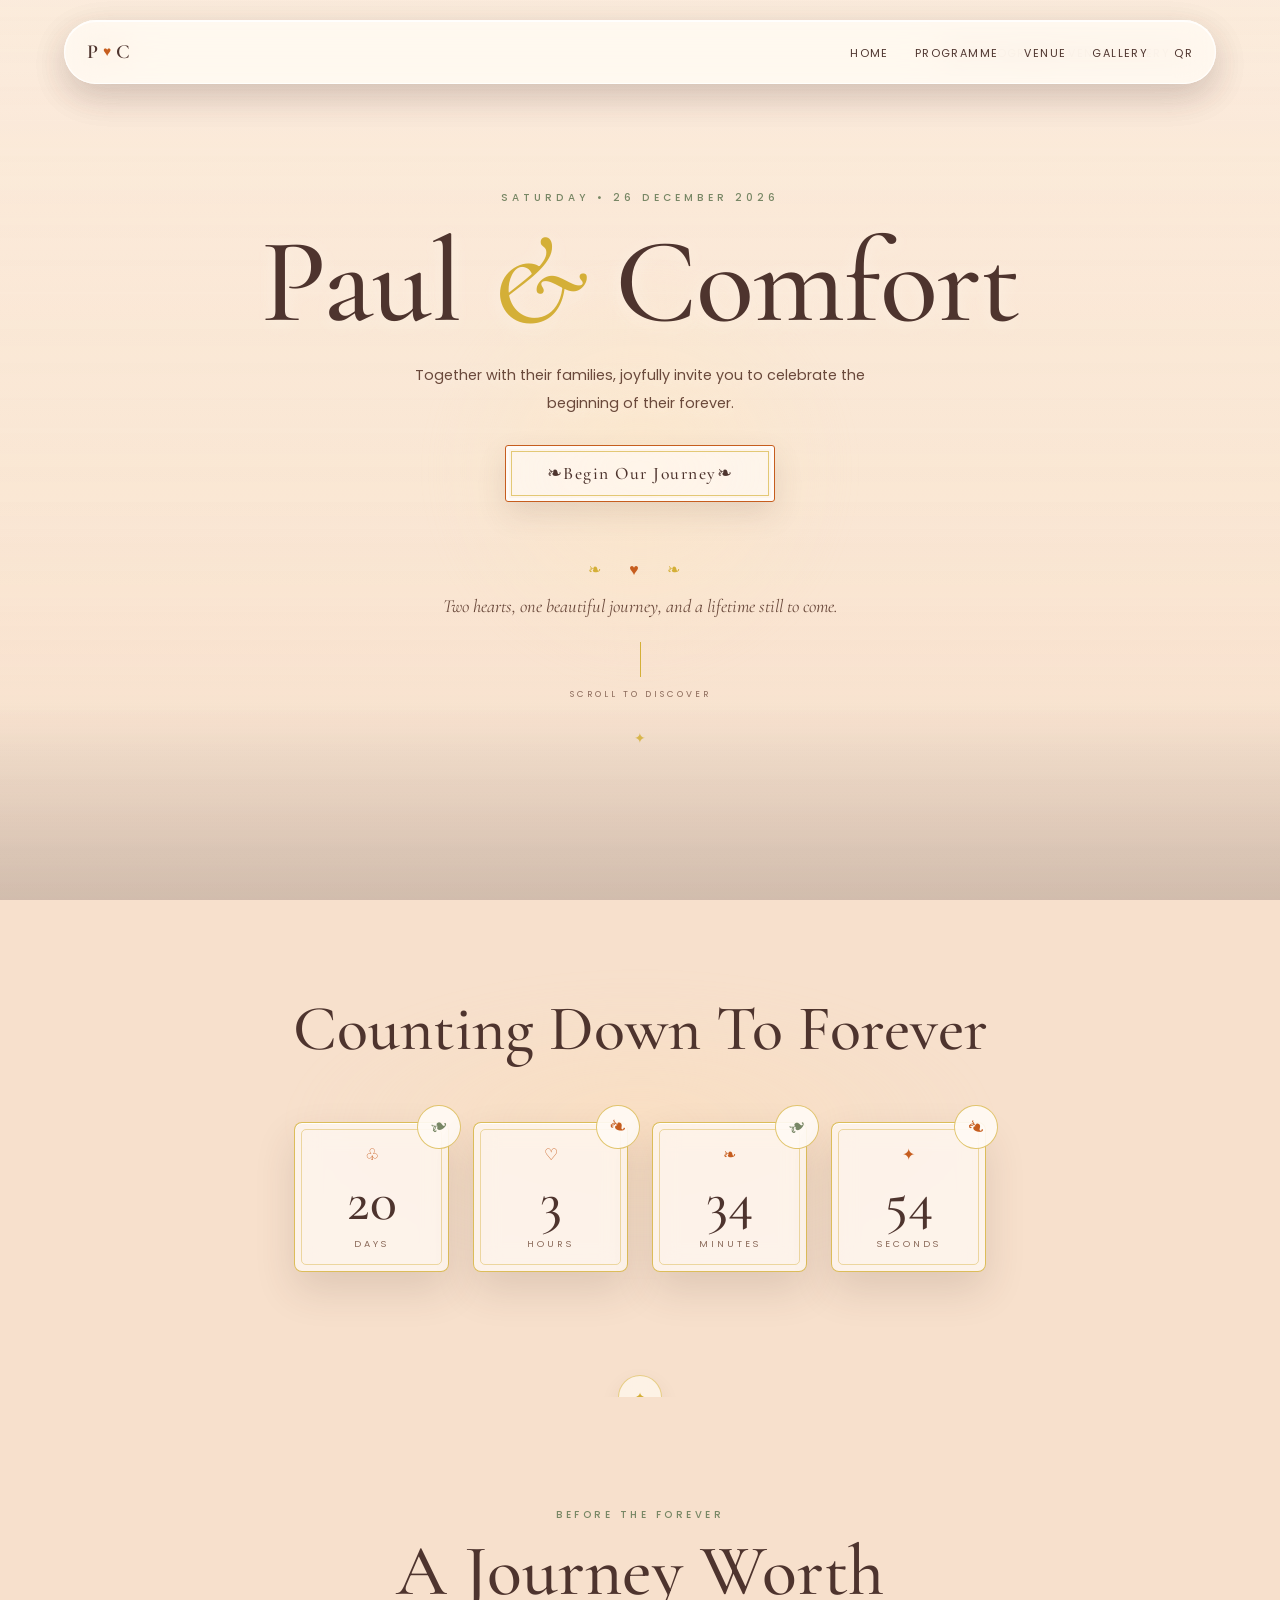
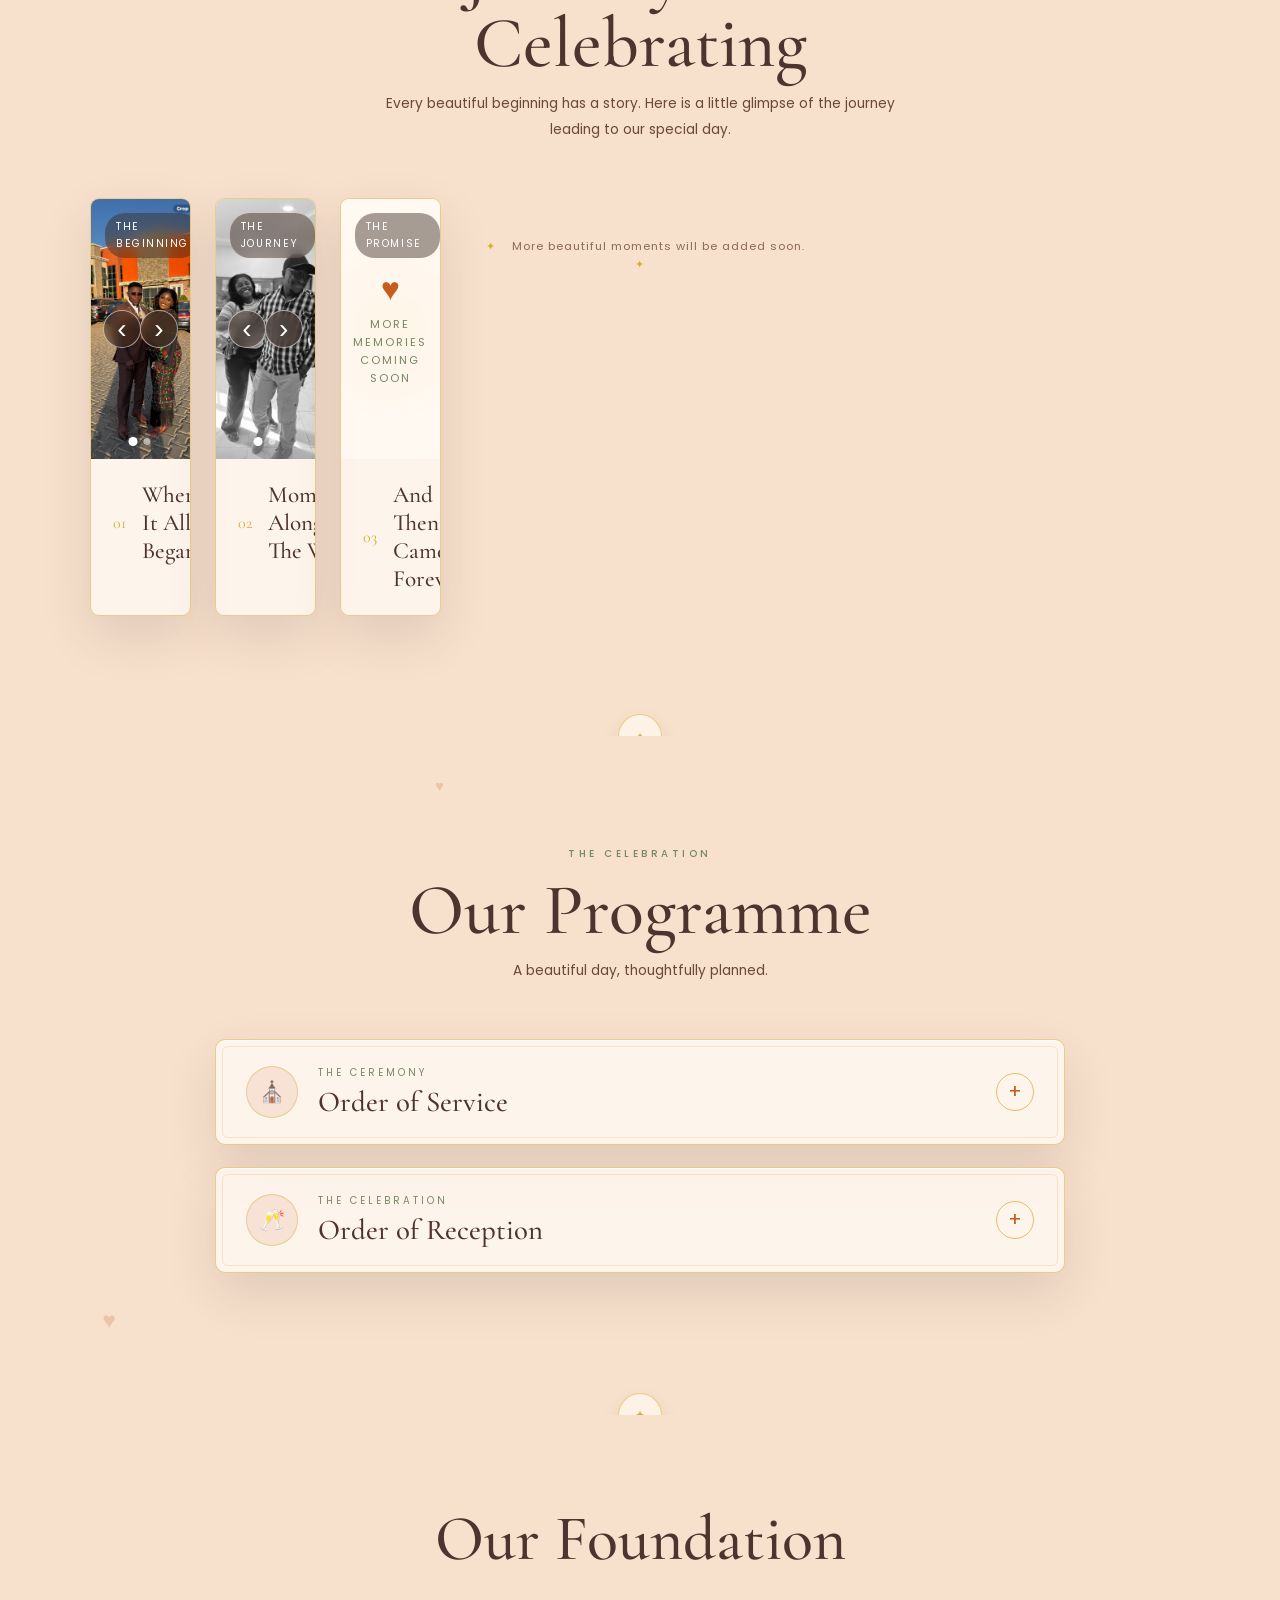
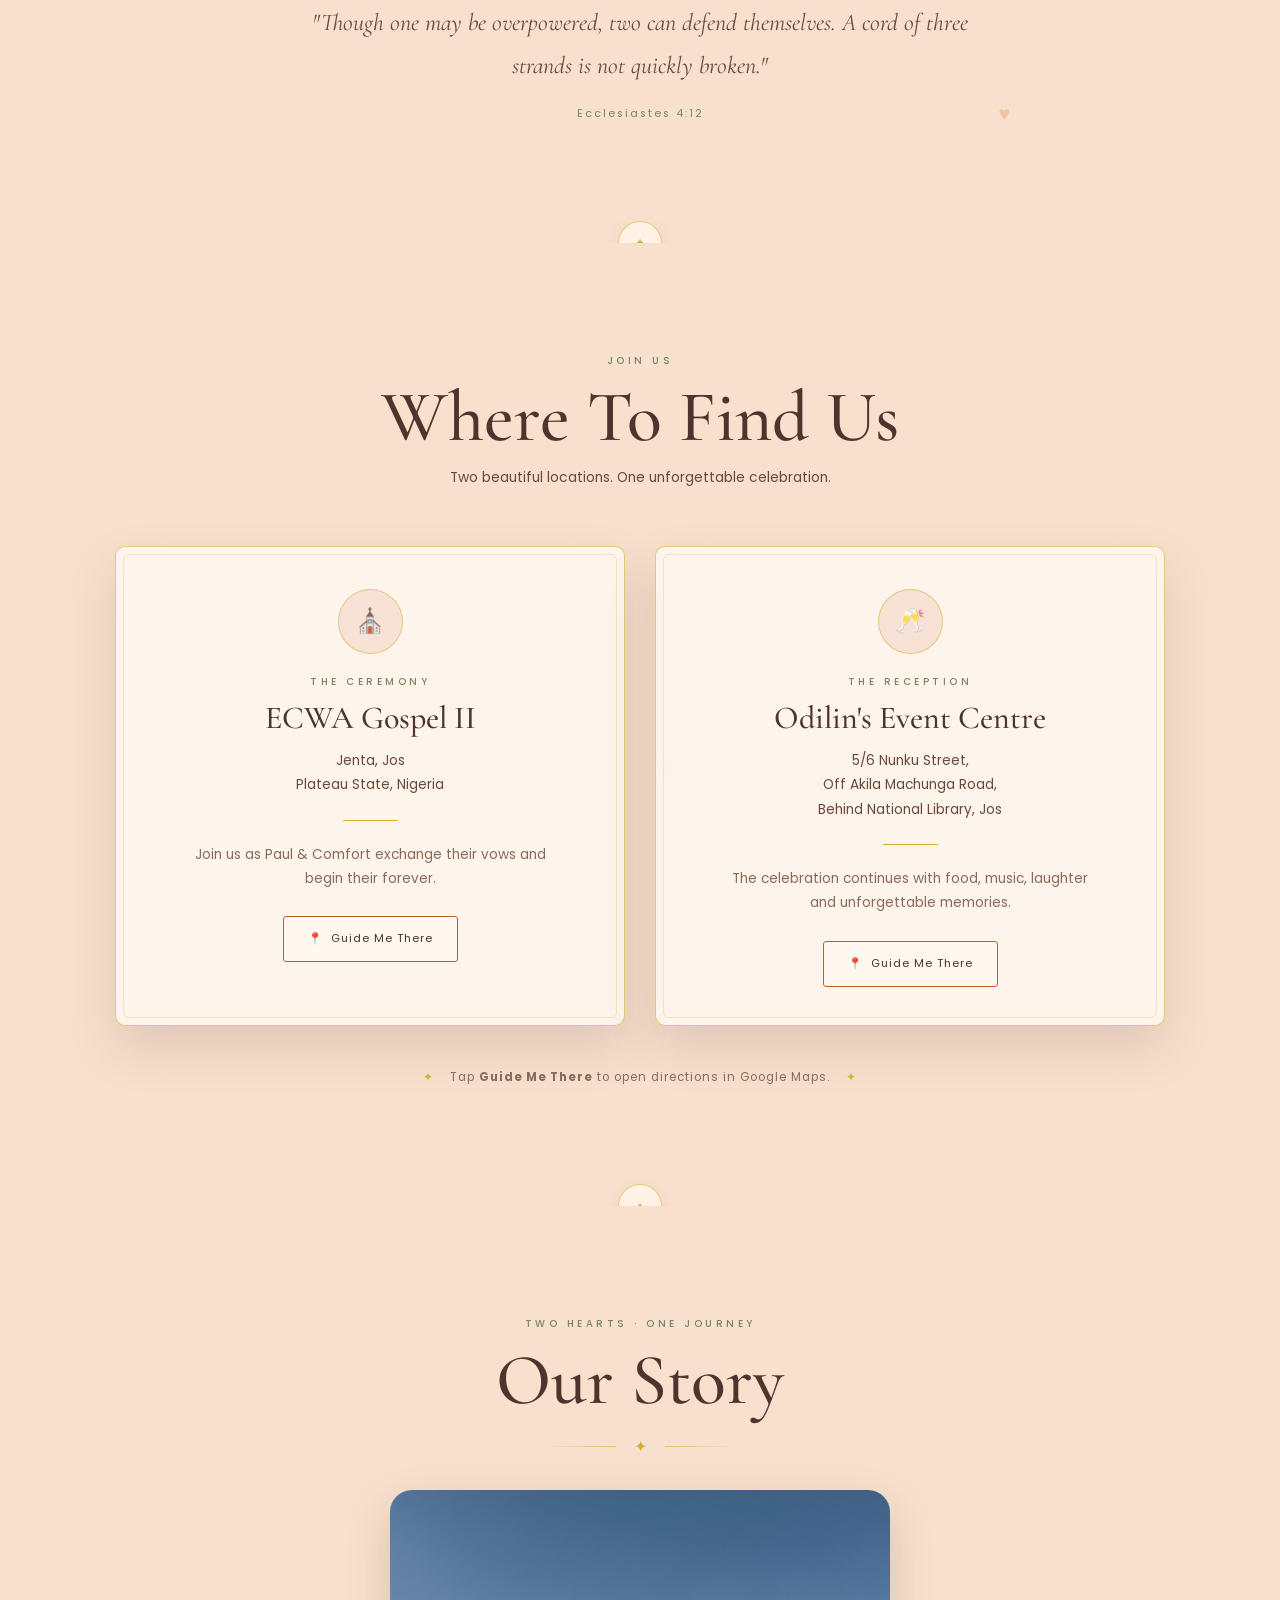
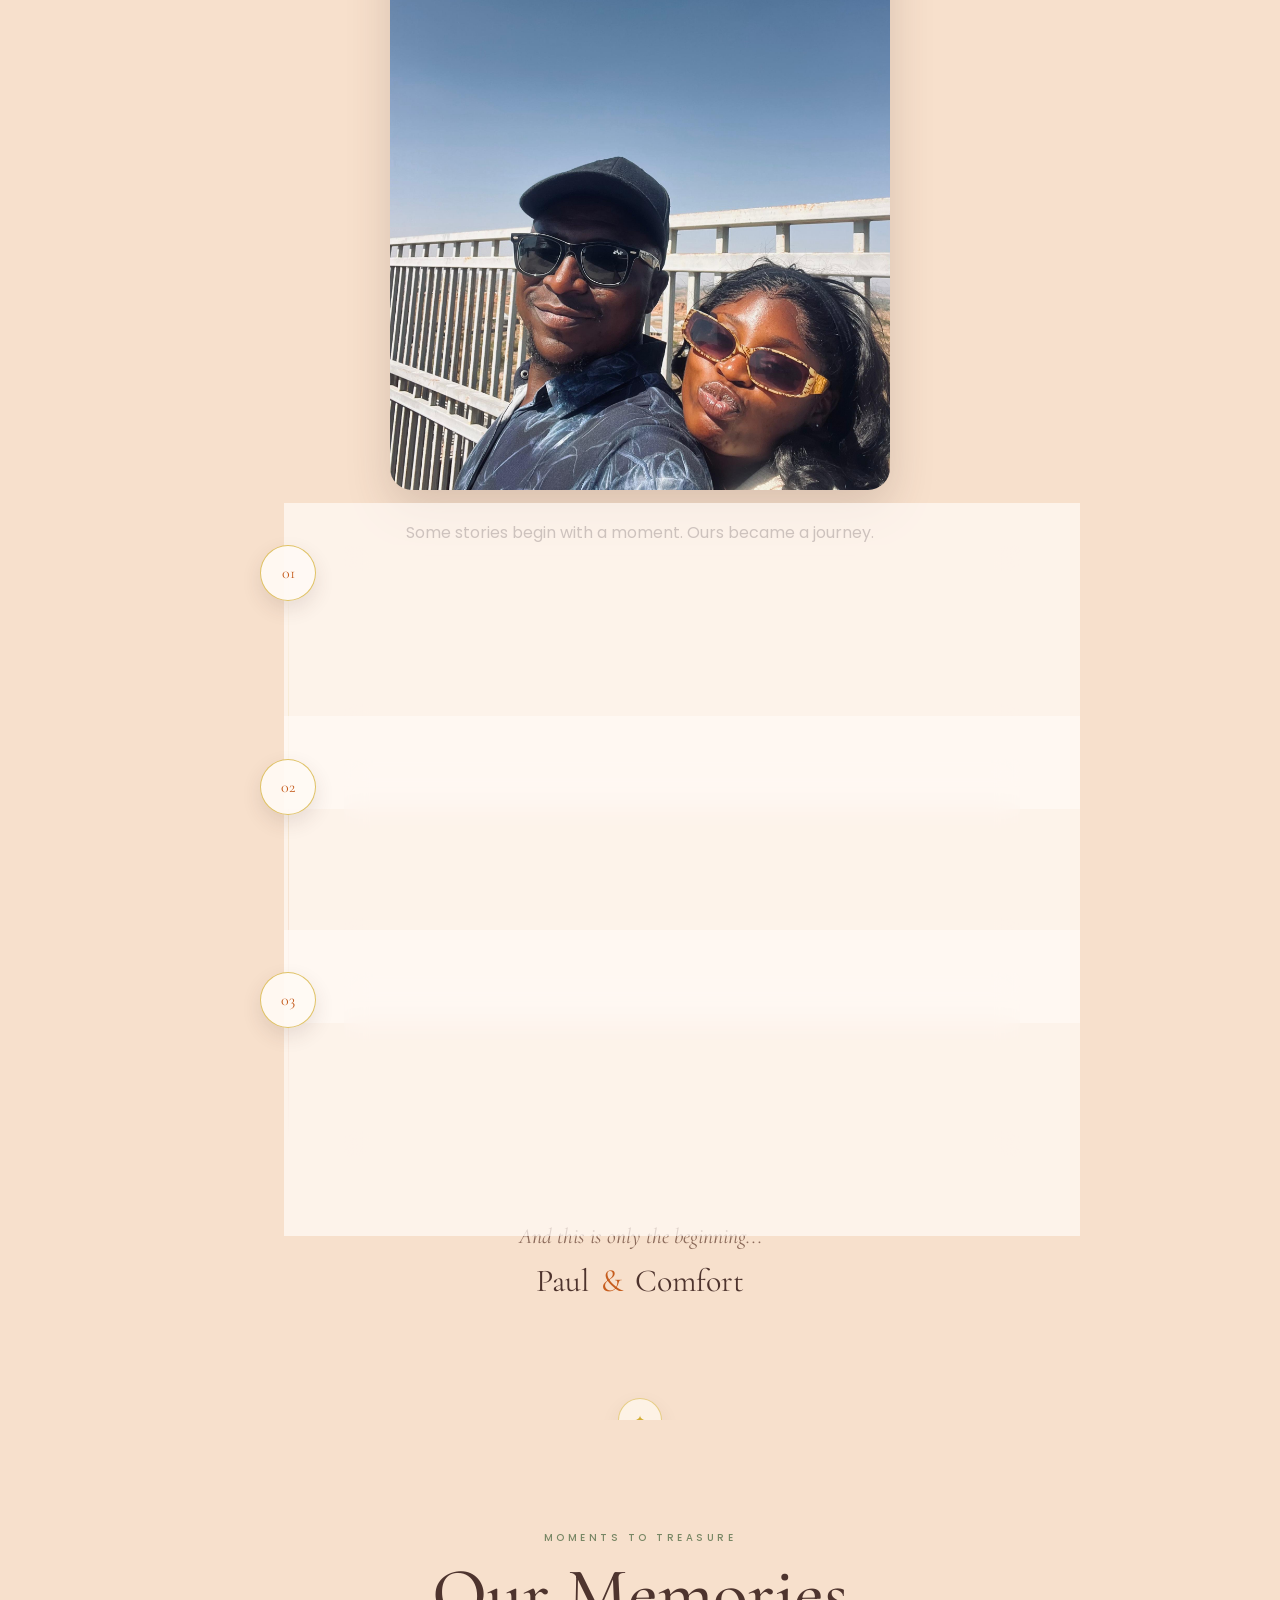
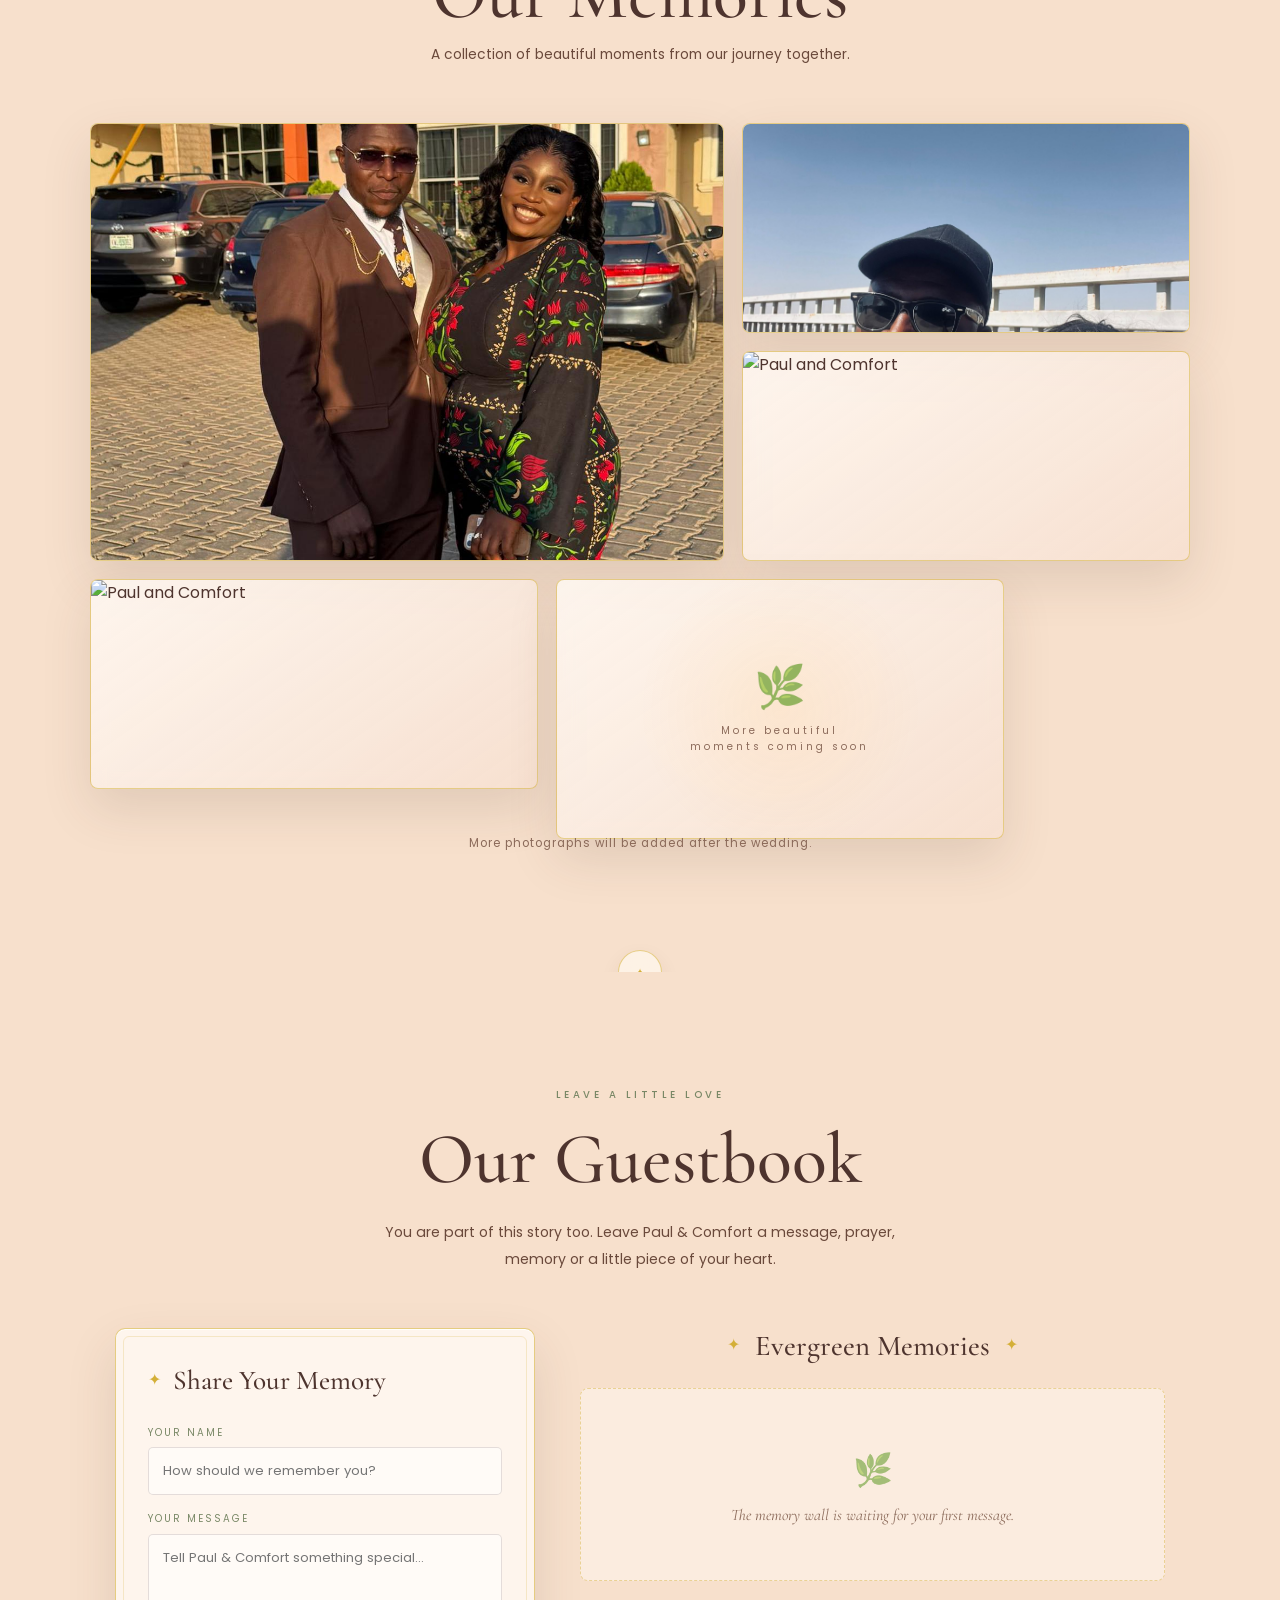
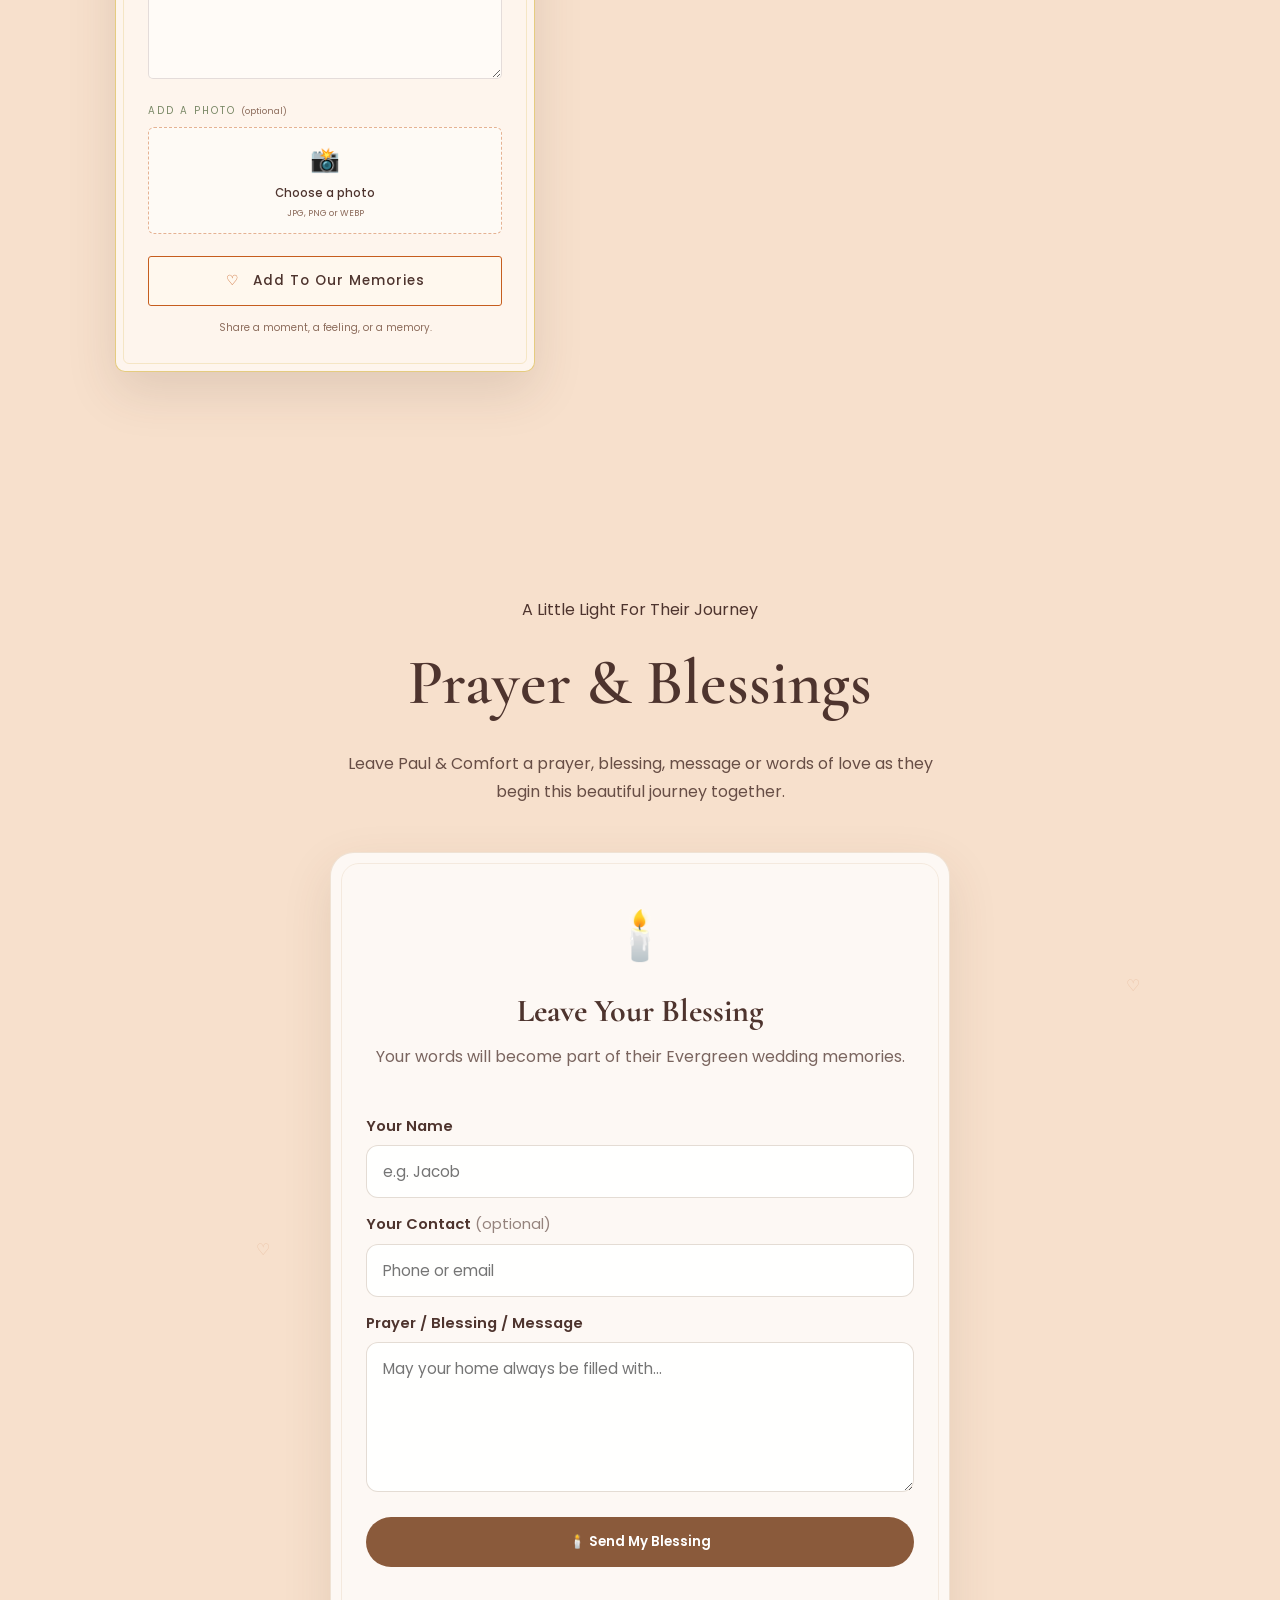
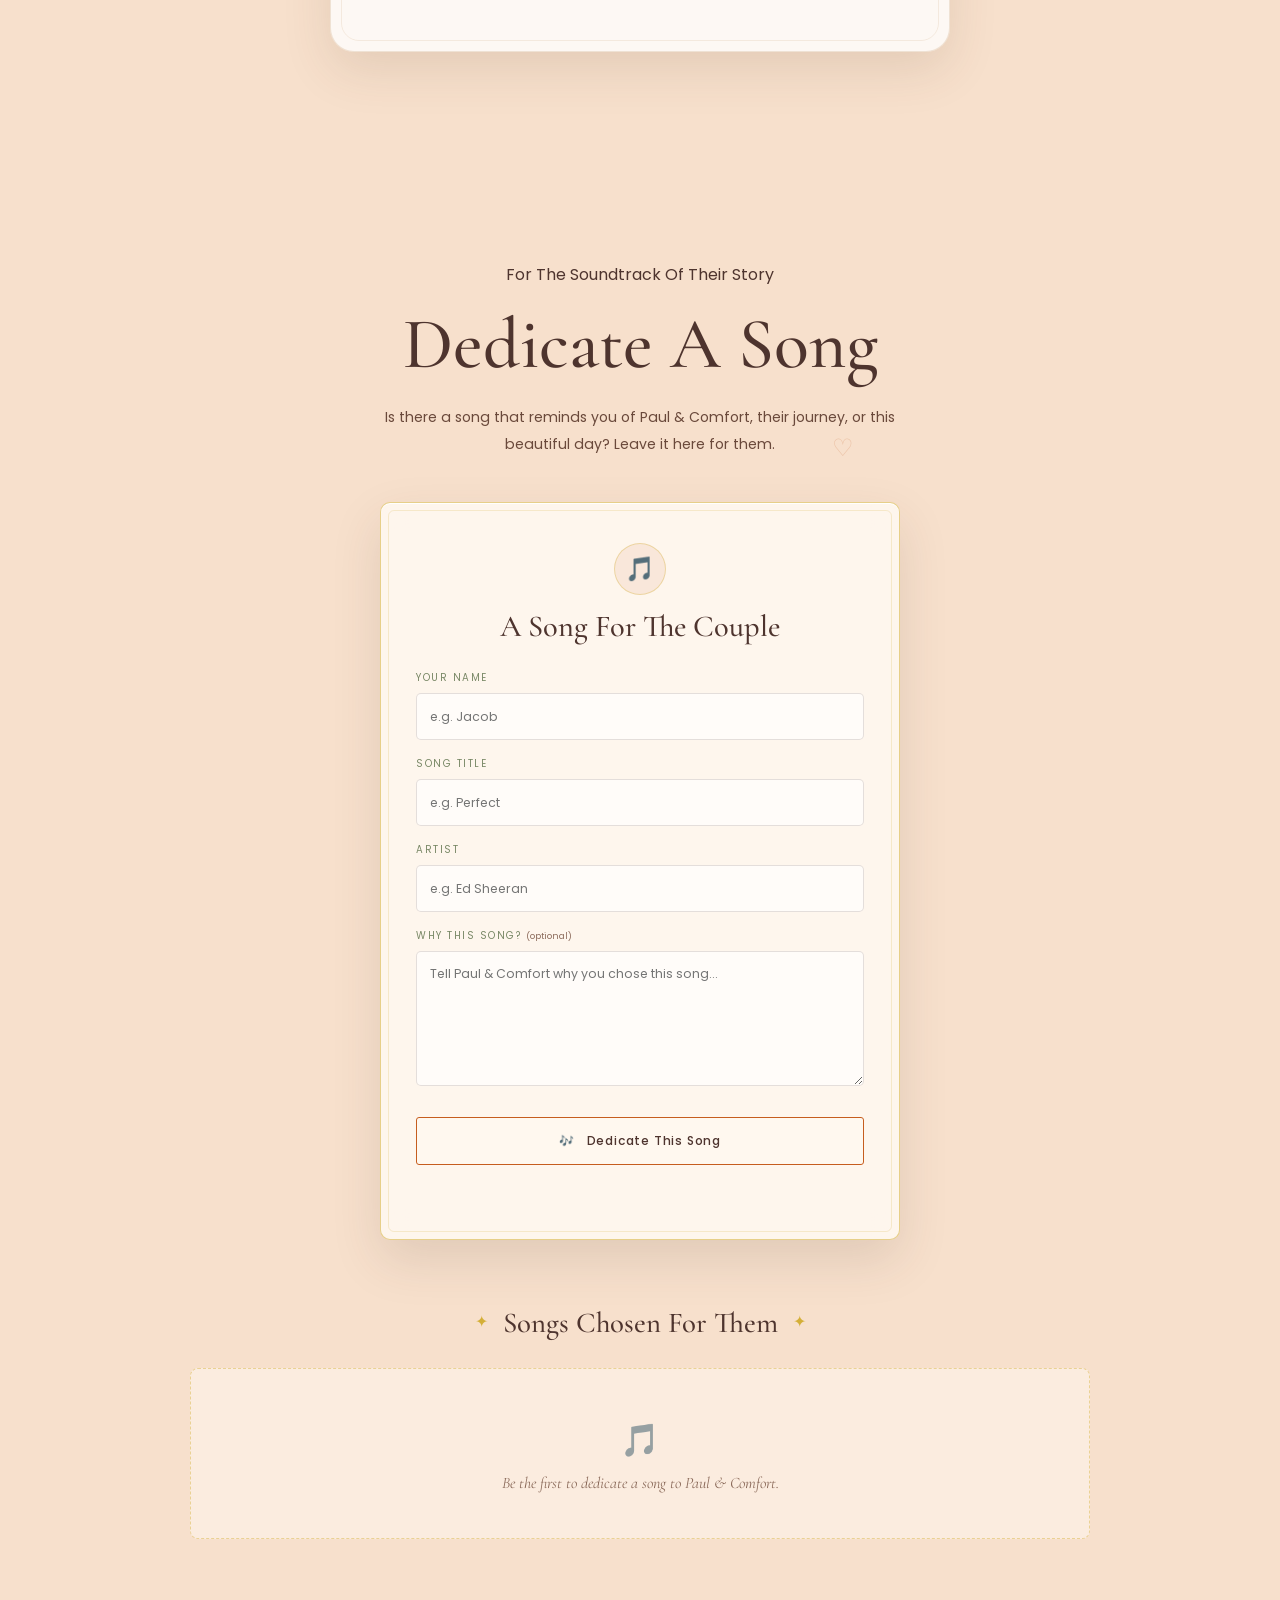
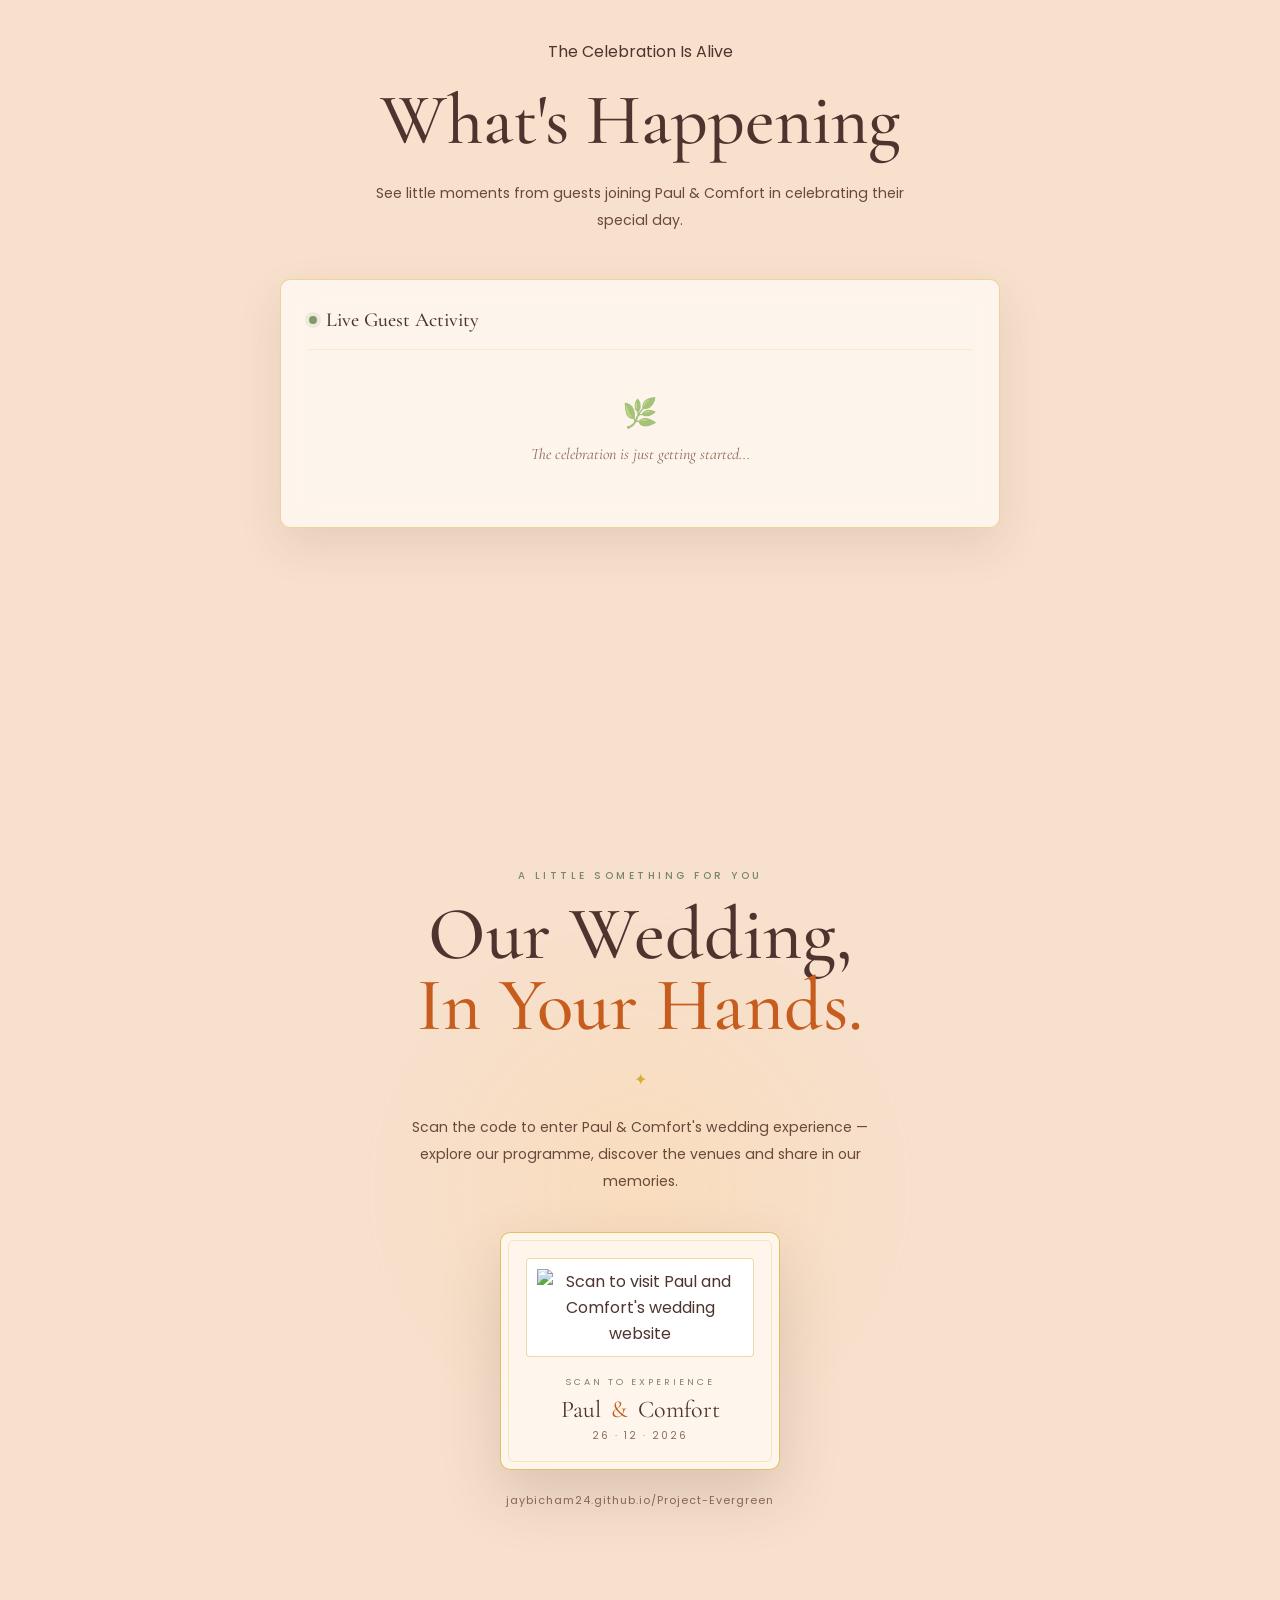
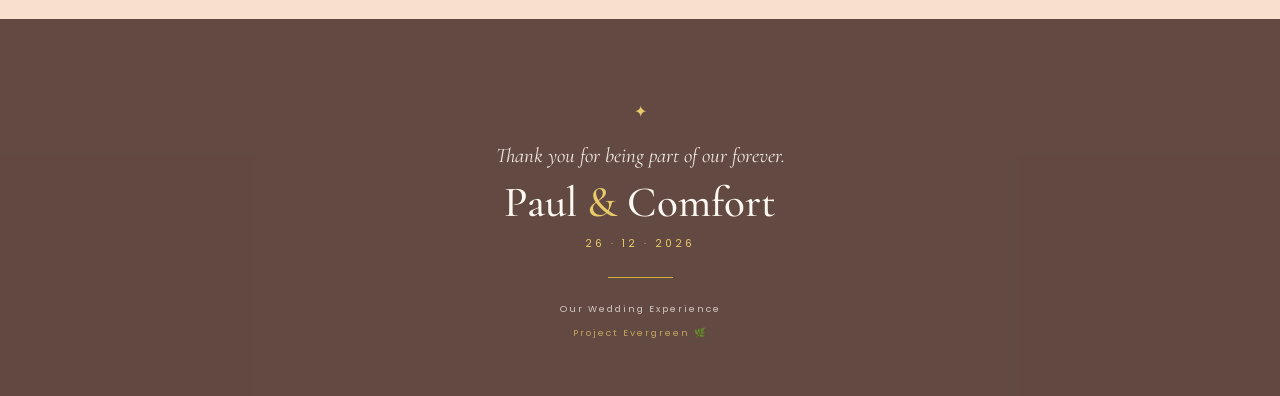
==== commit b4e47e57: "Add new hero background image" ====
--- a/index.html
+++ b/index.html
@@ -168,6 +168,50 @@
 
 </section>
 
+
+
+    <!-- COUNTDOWN -->
+
+    <section id="countdown" class="countdown-section">
+
+        <h2>
+
+            Counting Down To Forever
+
+        </h2>
+
+
+<div class="countdown">
+
+    <div class="countdown-card">
+        <span class="countdown-icon">♧</span>
+        <span id="days">00</span>
+        <small>DAYS</small>
+    </div>
+
+    <div class="countdown-card">
+        <span class="countdown-icon">♡</span>
+        <span id="hours">00</span>
+        <small>HOURS</small>
+    </div>
+
+    <div class="countdown-card">
+        <span class="countdown-icon">❧</span>
+        <span id="minutes">00</span>
+        <small>MINUTES</small>
+    </div>
+
+    <div class="countdown-card">
+        <span class="countdown-icon">✦</span>
+        <span id="seconds">00</span>
+        <small>SECONDS</small>
+    </div>
+
+</div>
+       
+
+ </section>
+
 <!-- PRELUDE TO FOREVER -->
 <section class="prelude hidden" id="prelude">
 
@@ -291,50 +335,6 @@
     </div>
 
 </section>
-
-
-    <!-- COUNTDOWN -->
-
-    <section id="countdown" class="countdown-section">
-
-        <h2>
-
-            Counting Down To Forever
-
-        </h2>
-
-
-<div class="countdown">
-
-    <div class="countdown-card">
-        <span class="countdown-icon">♧</span>
-        <span id="days">00</span>
-        <small>DAYS</small>
-    </div>
-
-    <div class="countdown-card">
-        <span class="countdown-icon">♡</span>
-        <span id="hours">00</span>
-        <small>HOURS</small>
-    </div>
-
-    <div class="countdown-card">
-        <span class="countdown-icon">❧</span>
-        <span id="minutes">00</span>
-        <small>MINUTES</small>
-    </div>
-
-    <div class="countdown-card">
-        <span class="countdown-icon">✦</span>
-        <span id="seconds">00</span>
-        <small>SECONDS</small>
-    </div>
-
-</div>
-       
-
- </section>
-
 
 
    
